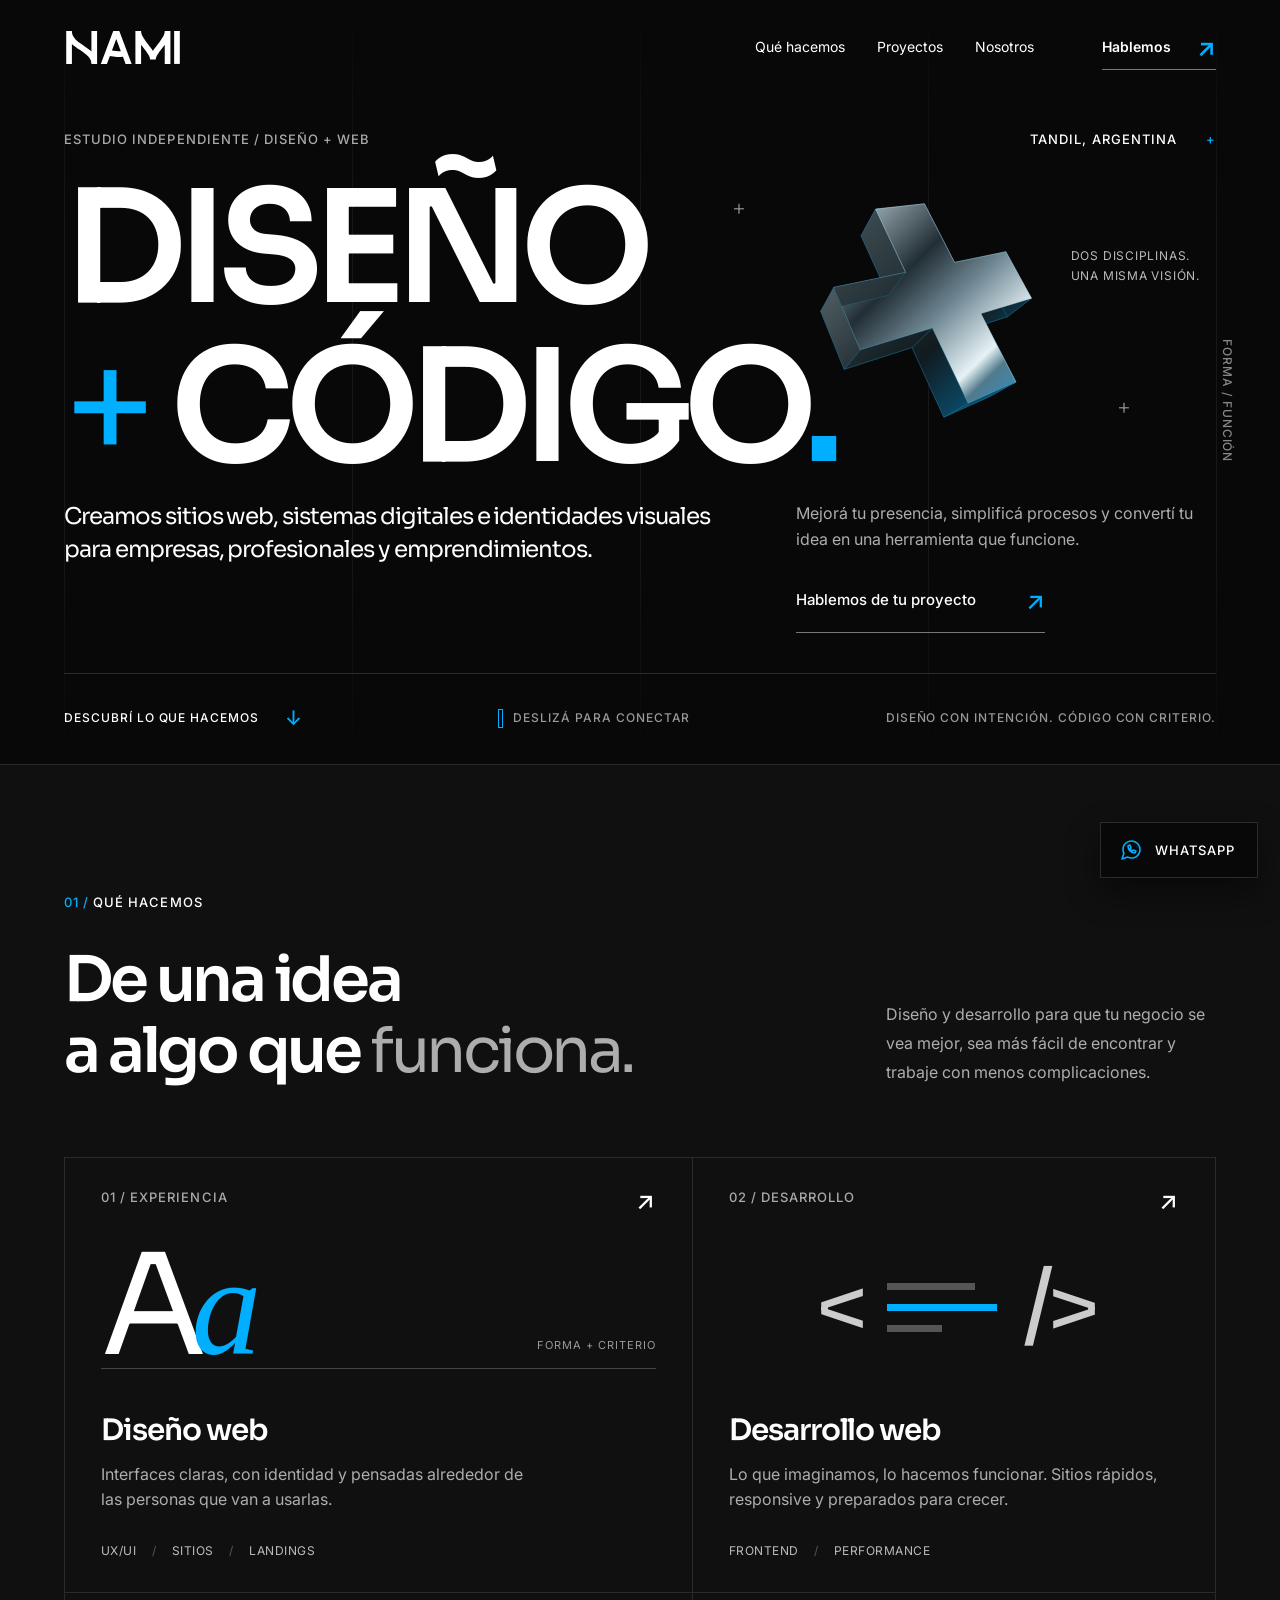
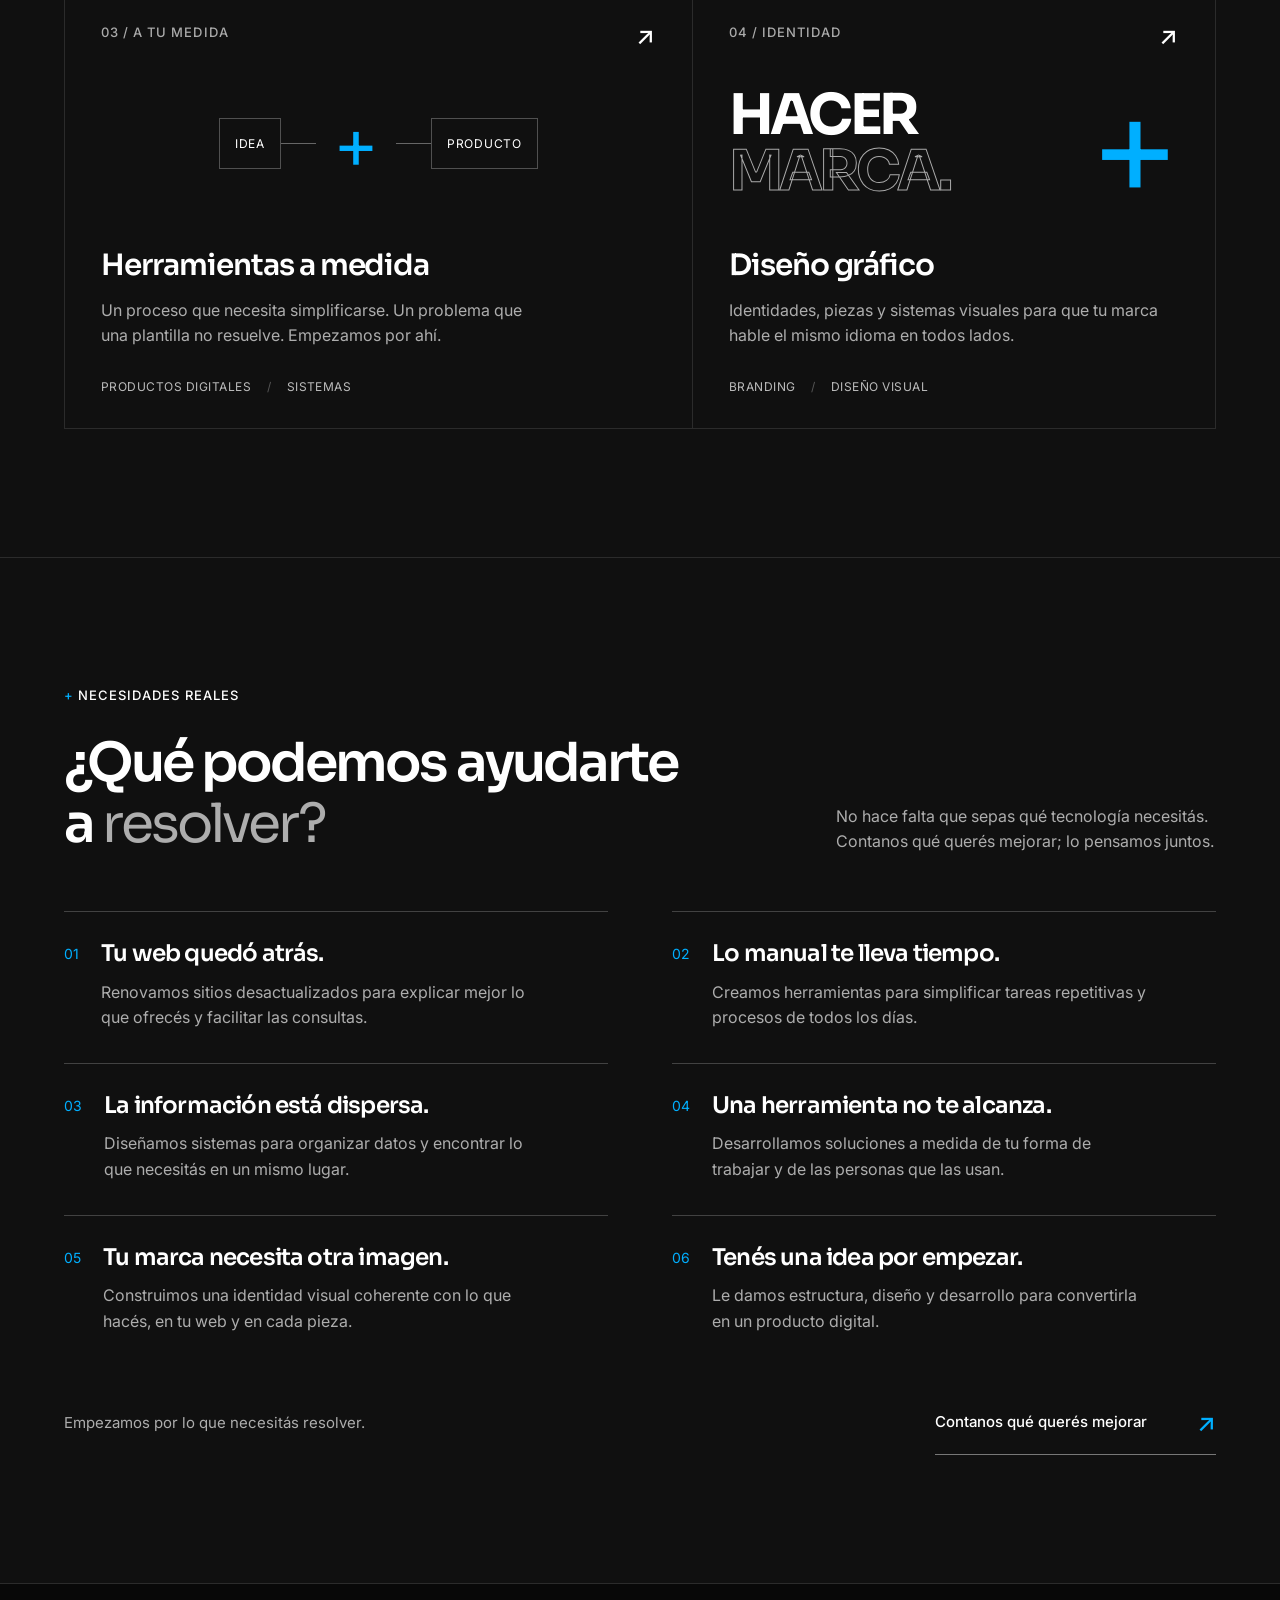
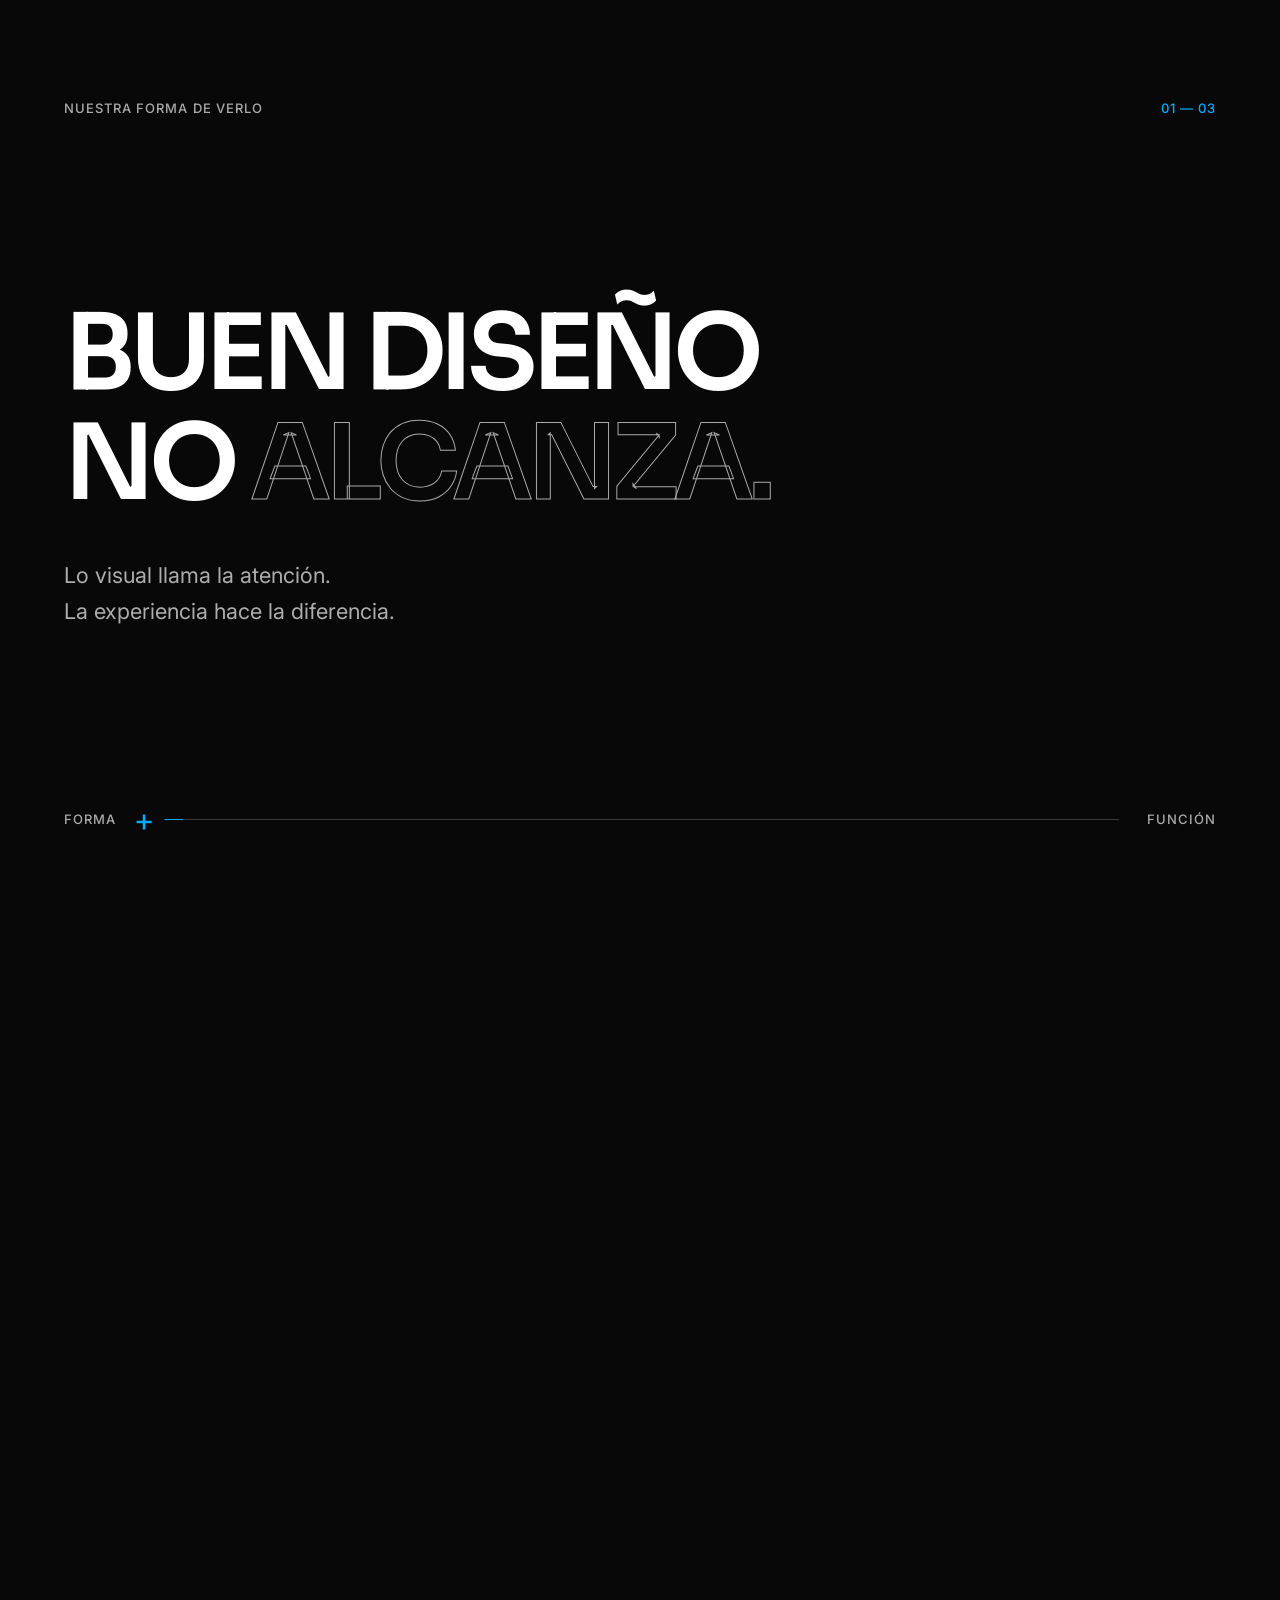
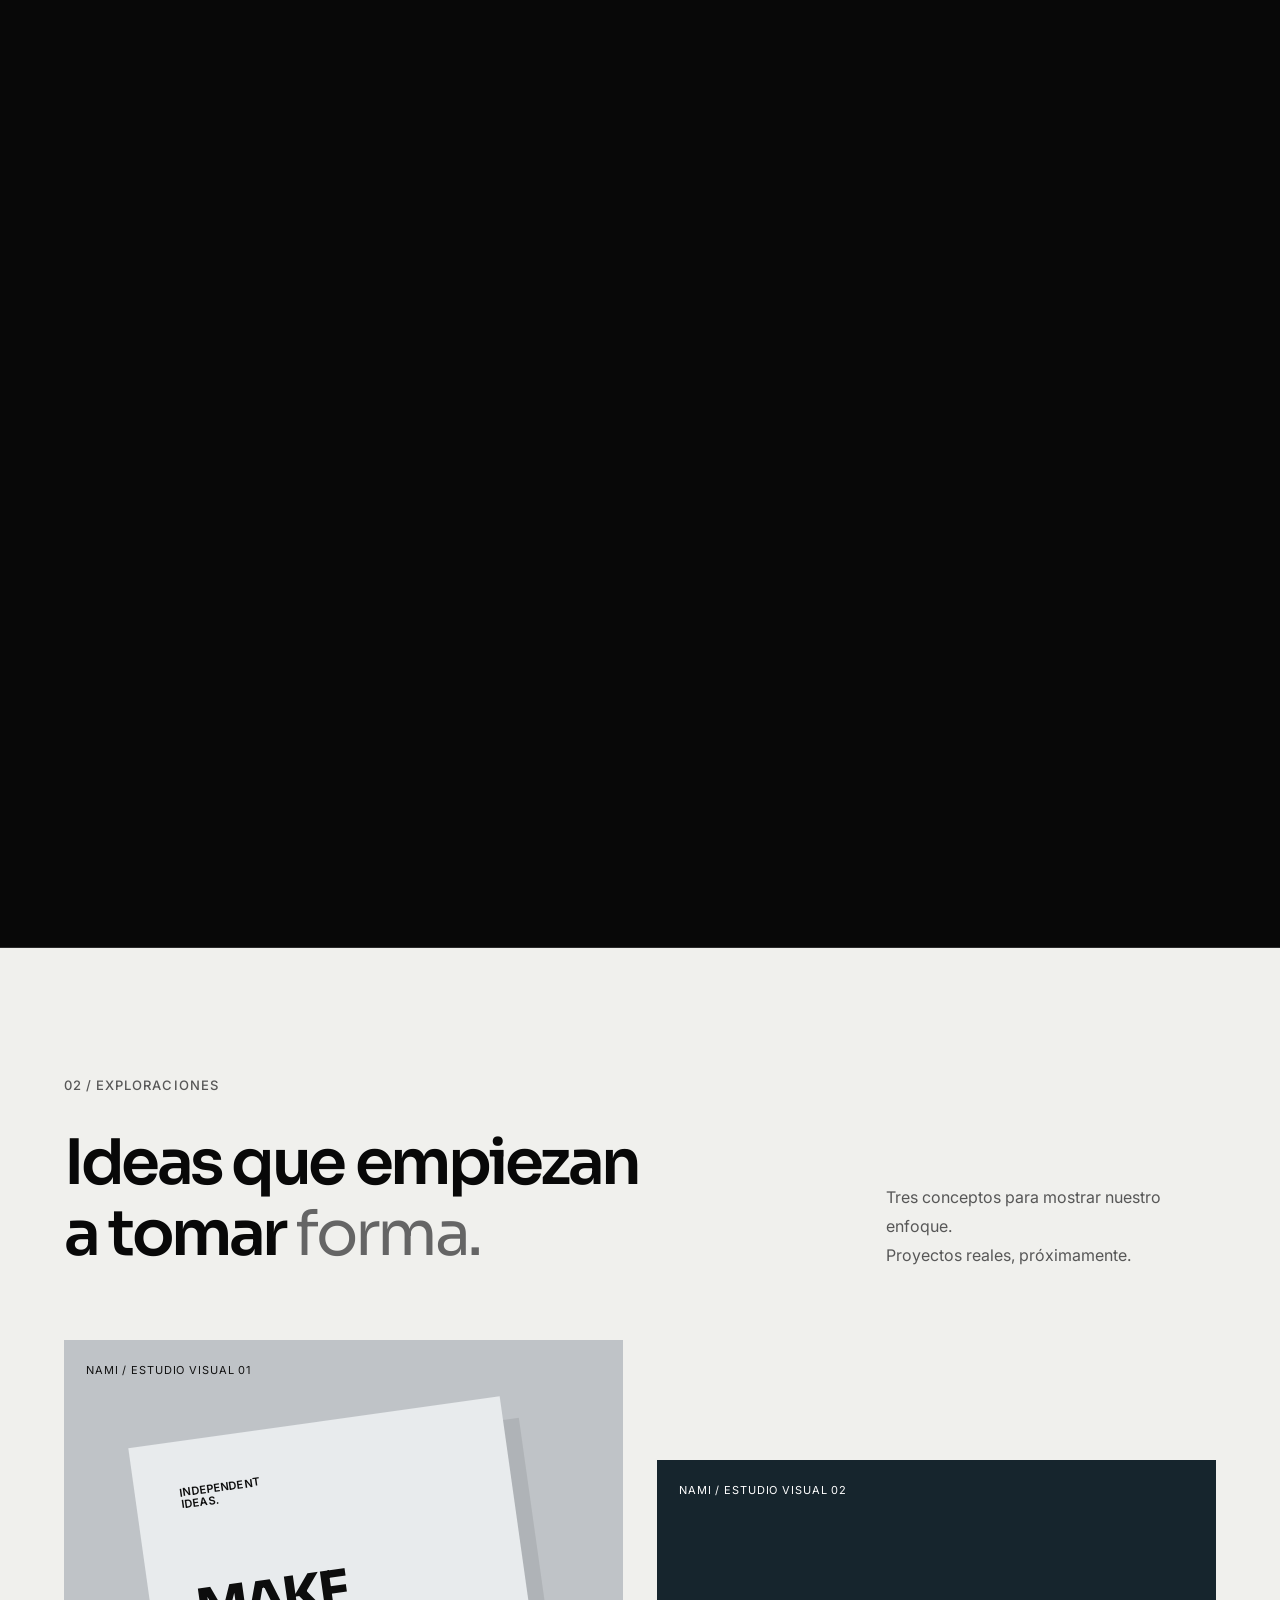
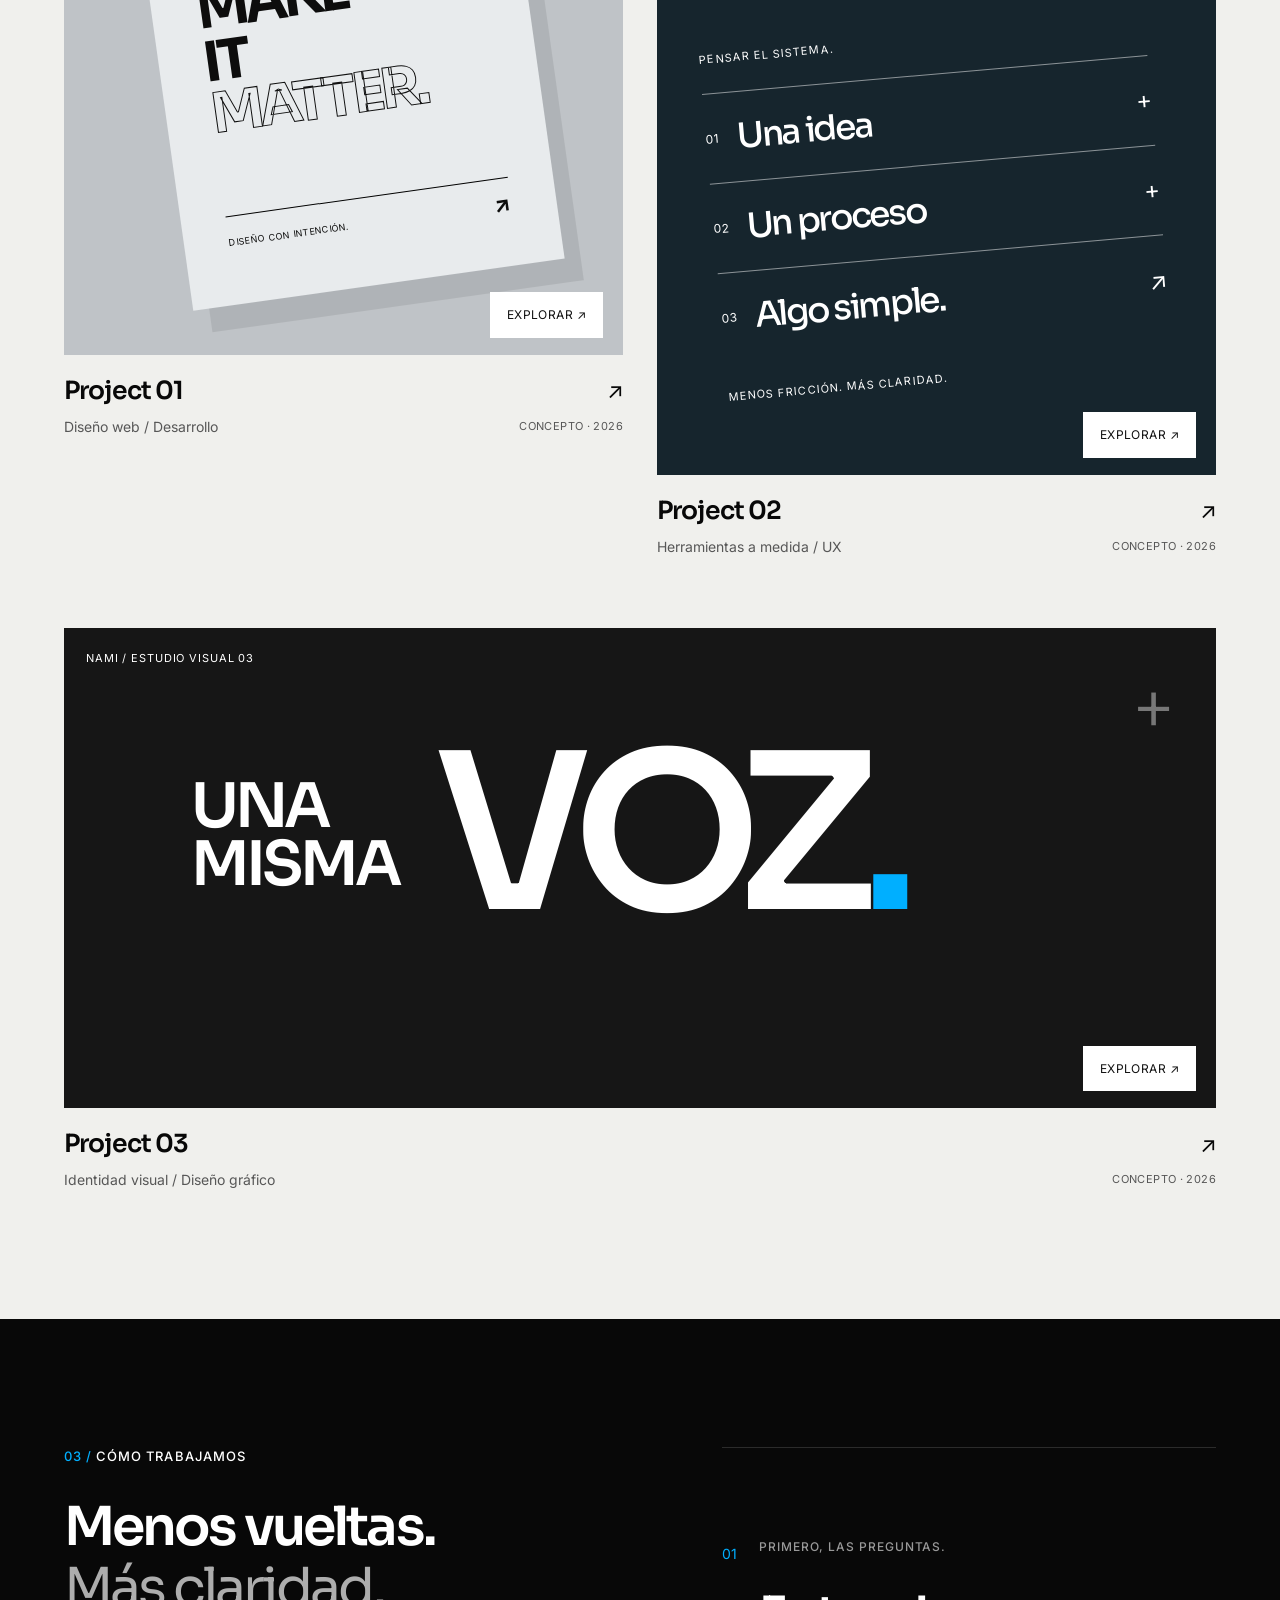
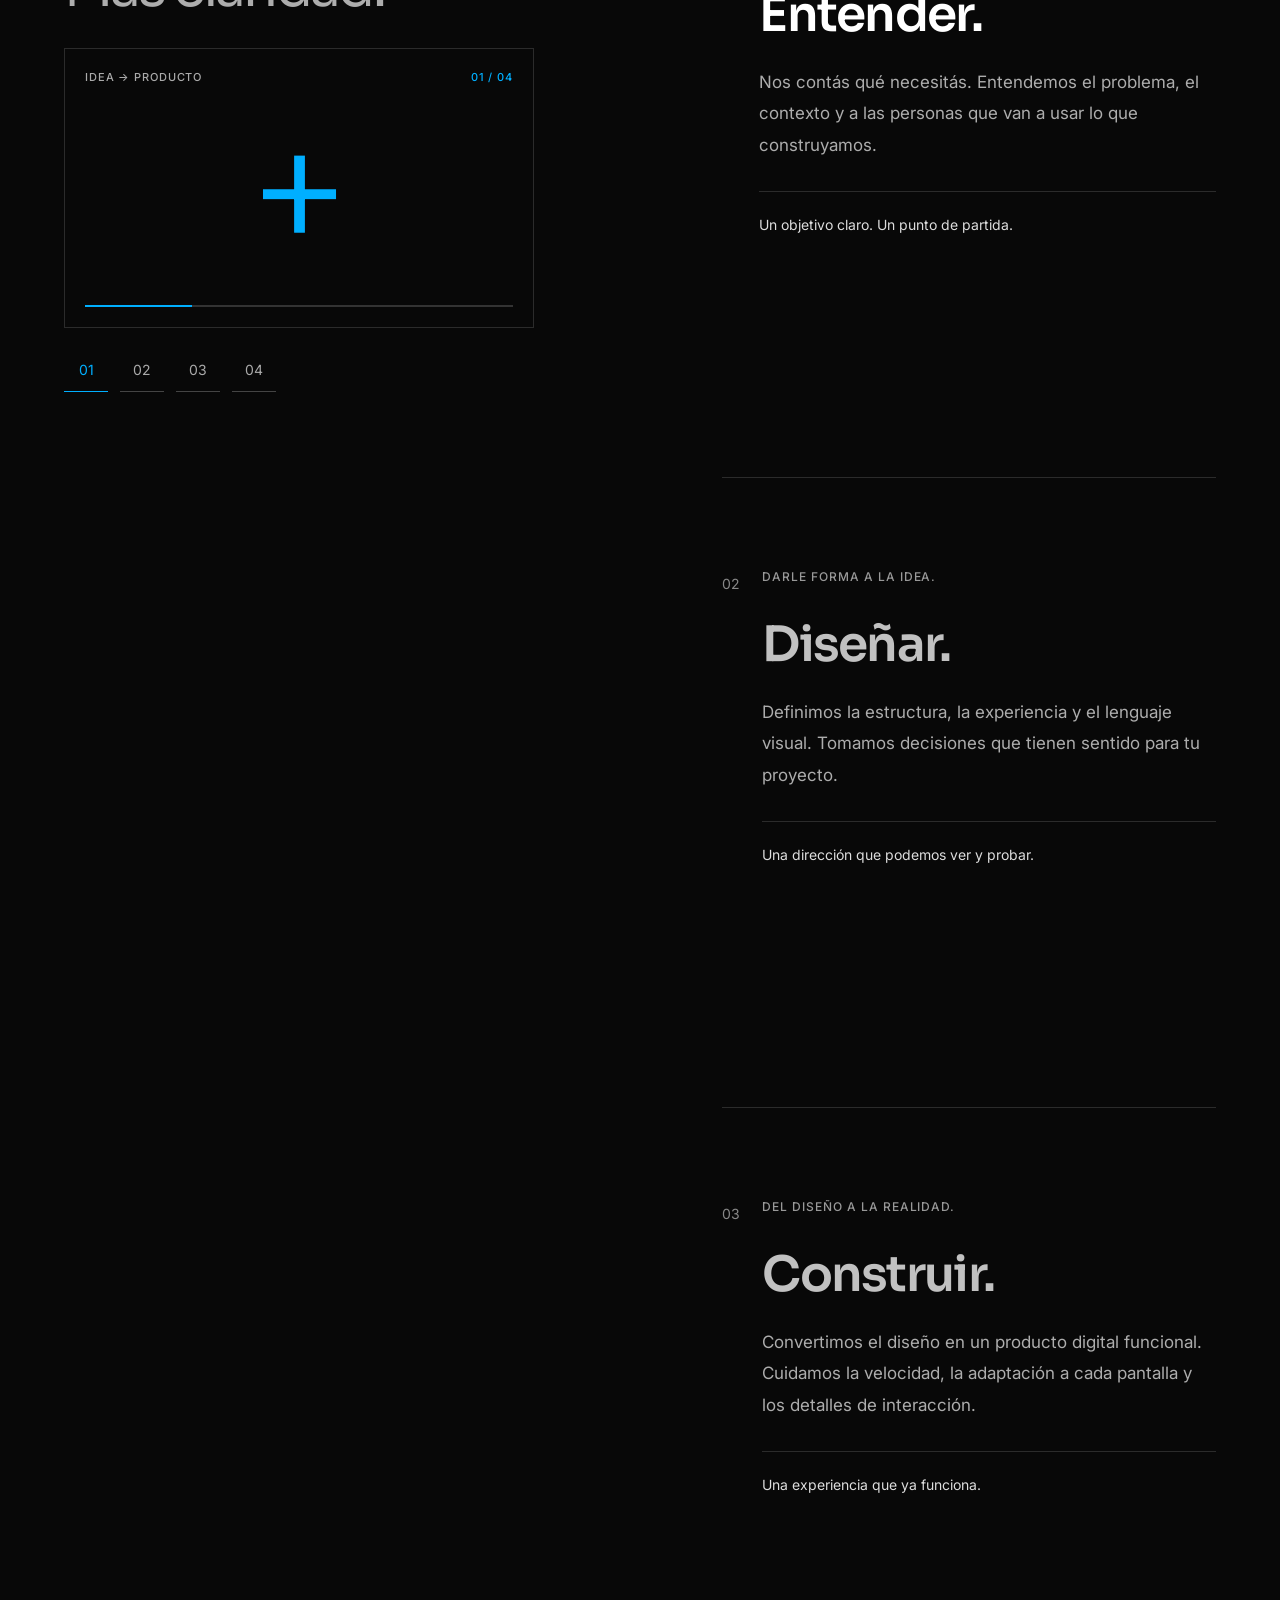
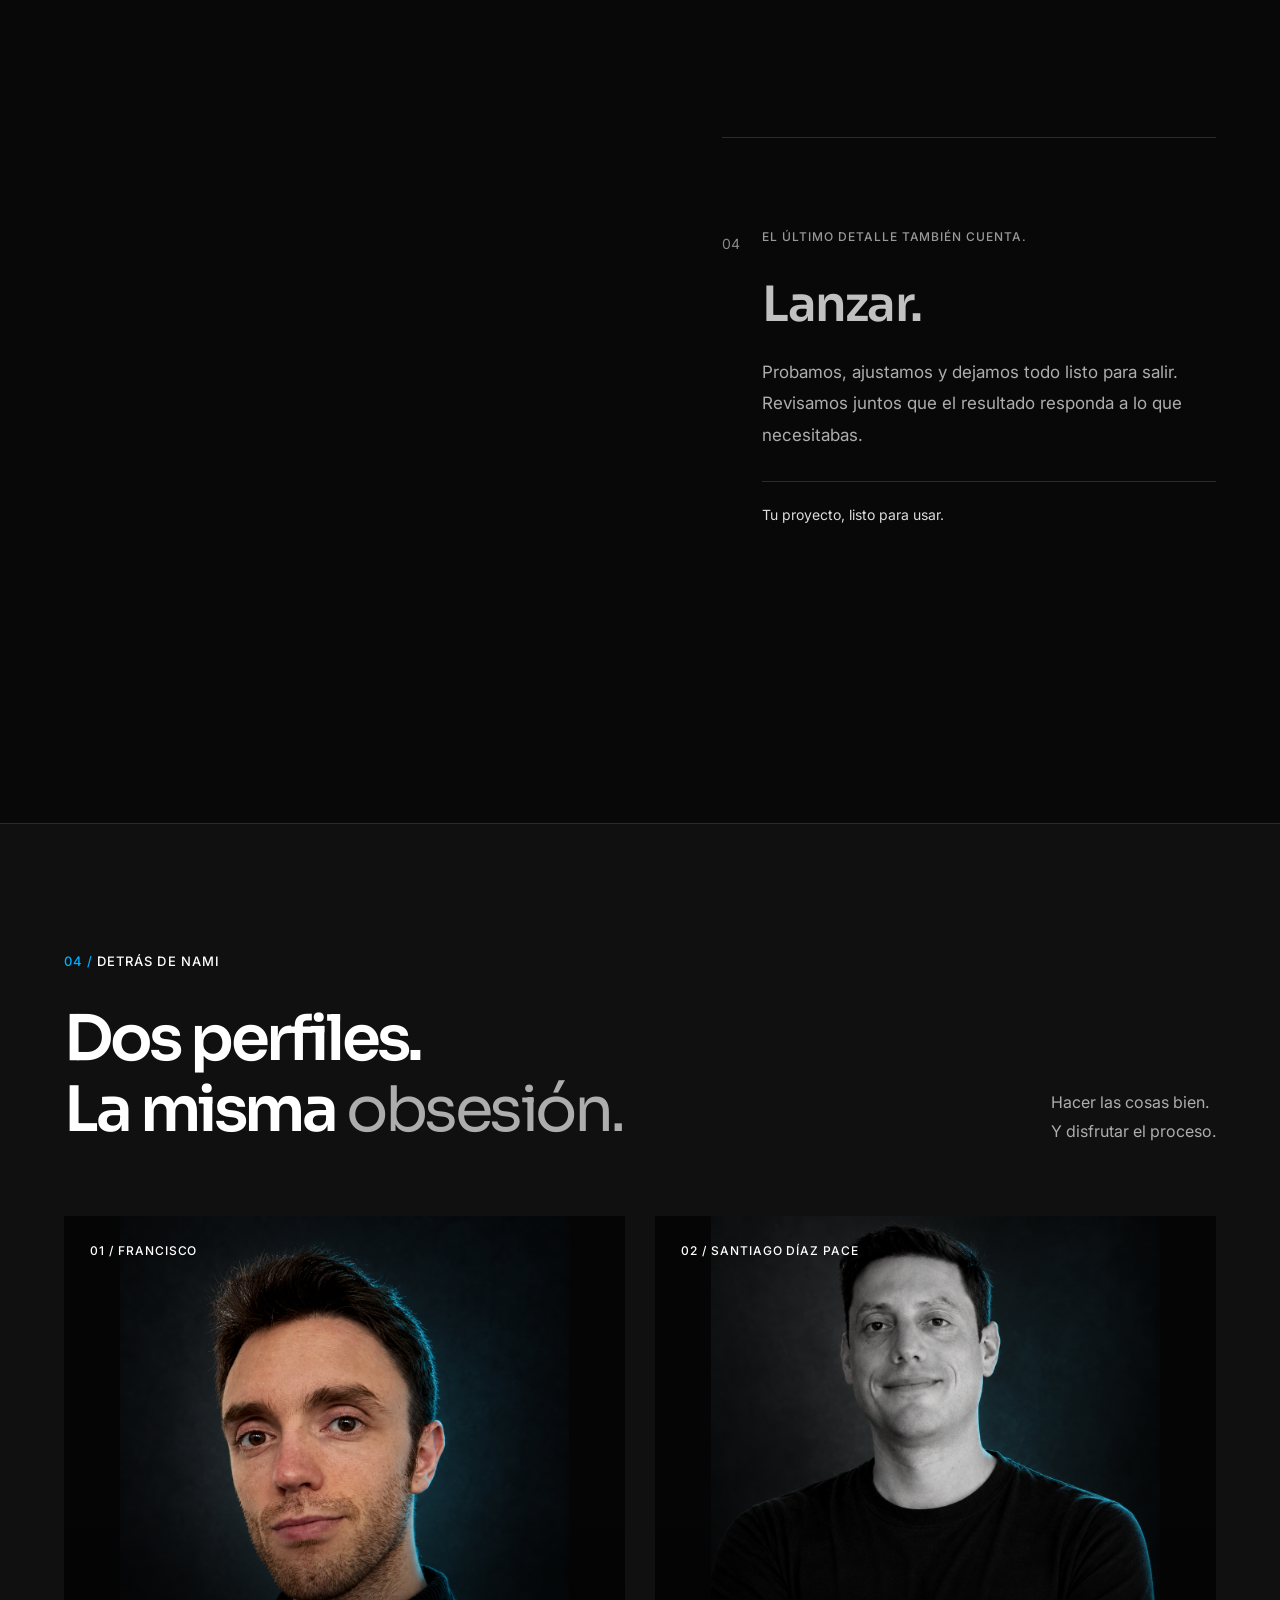
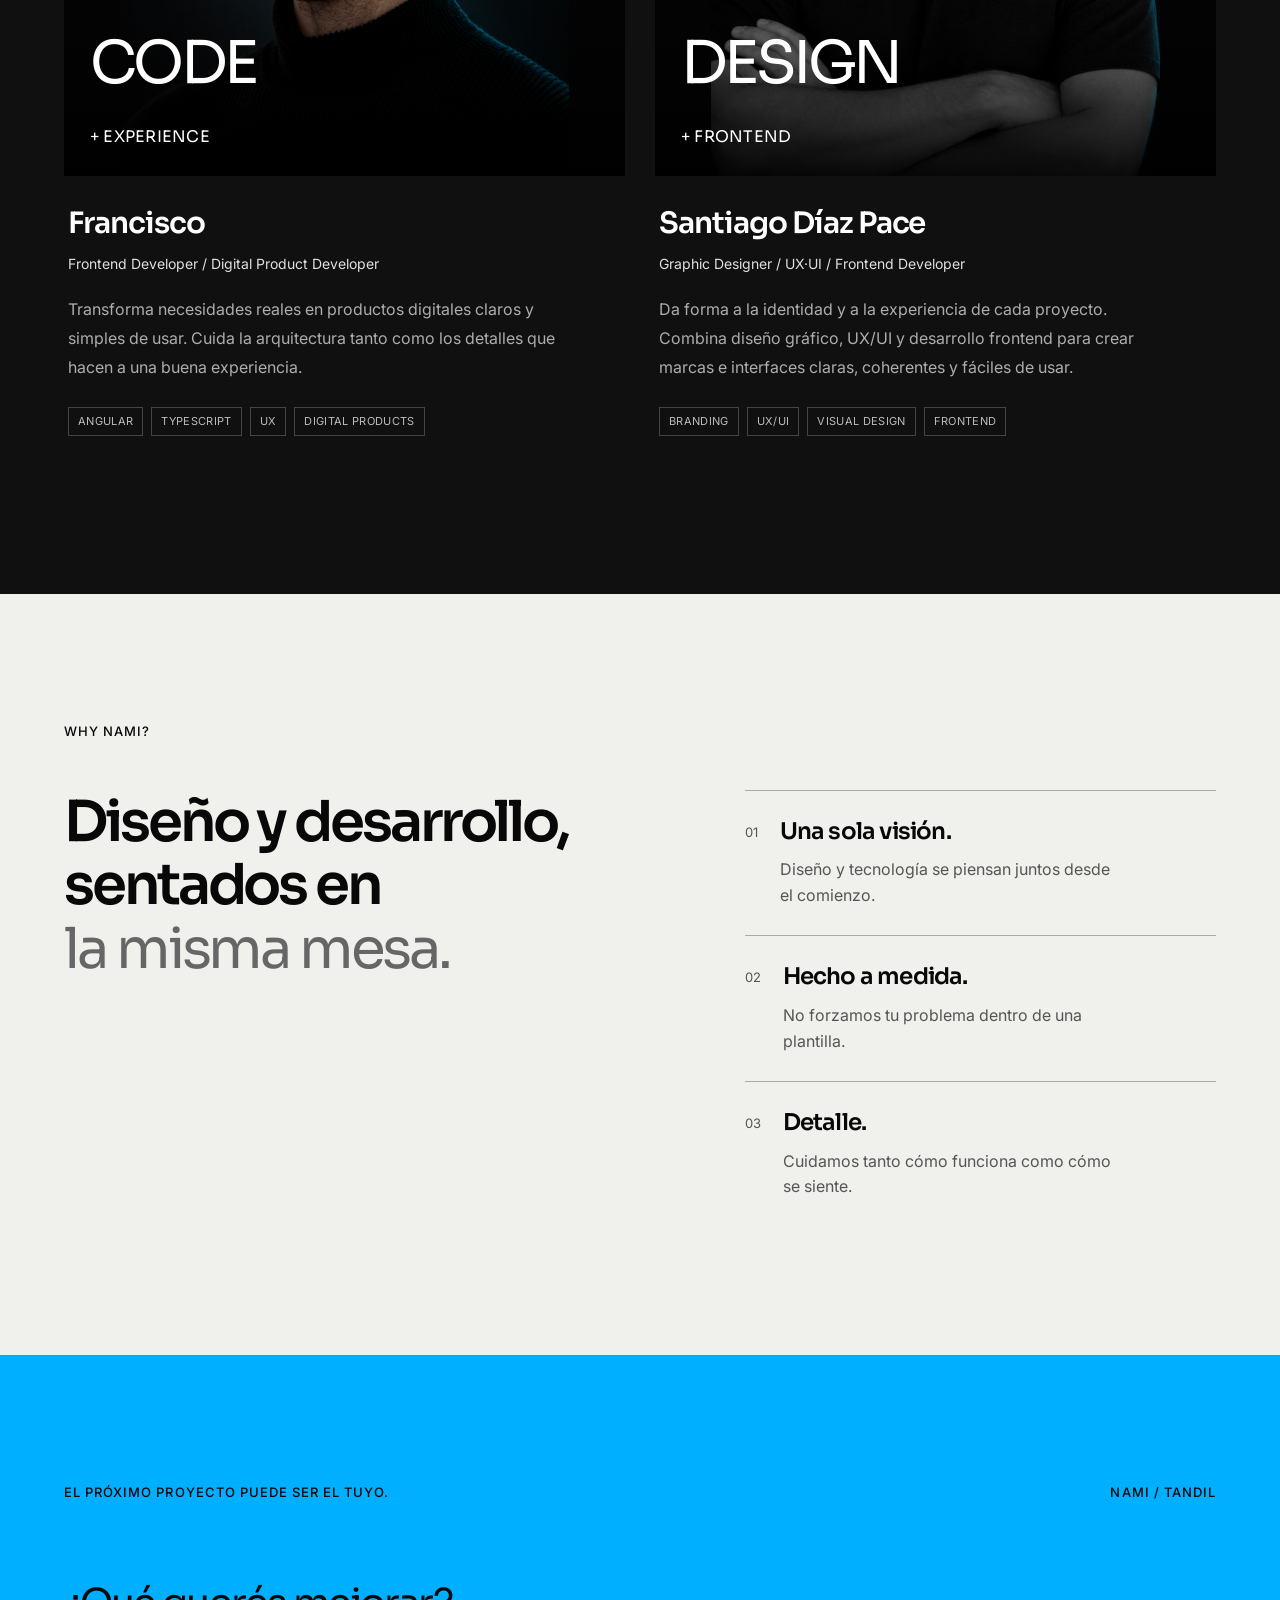
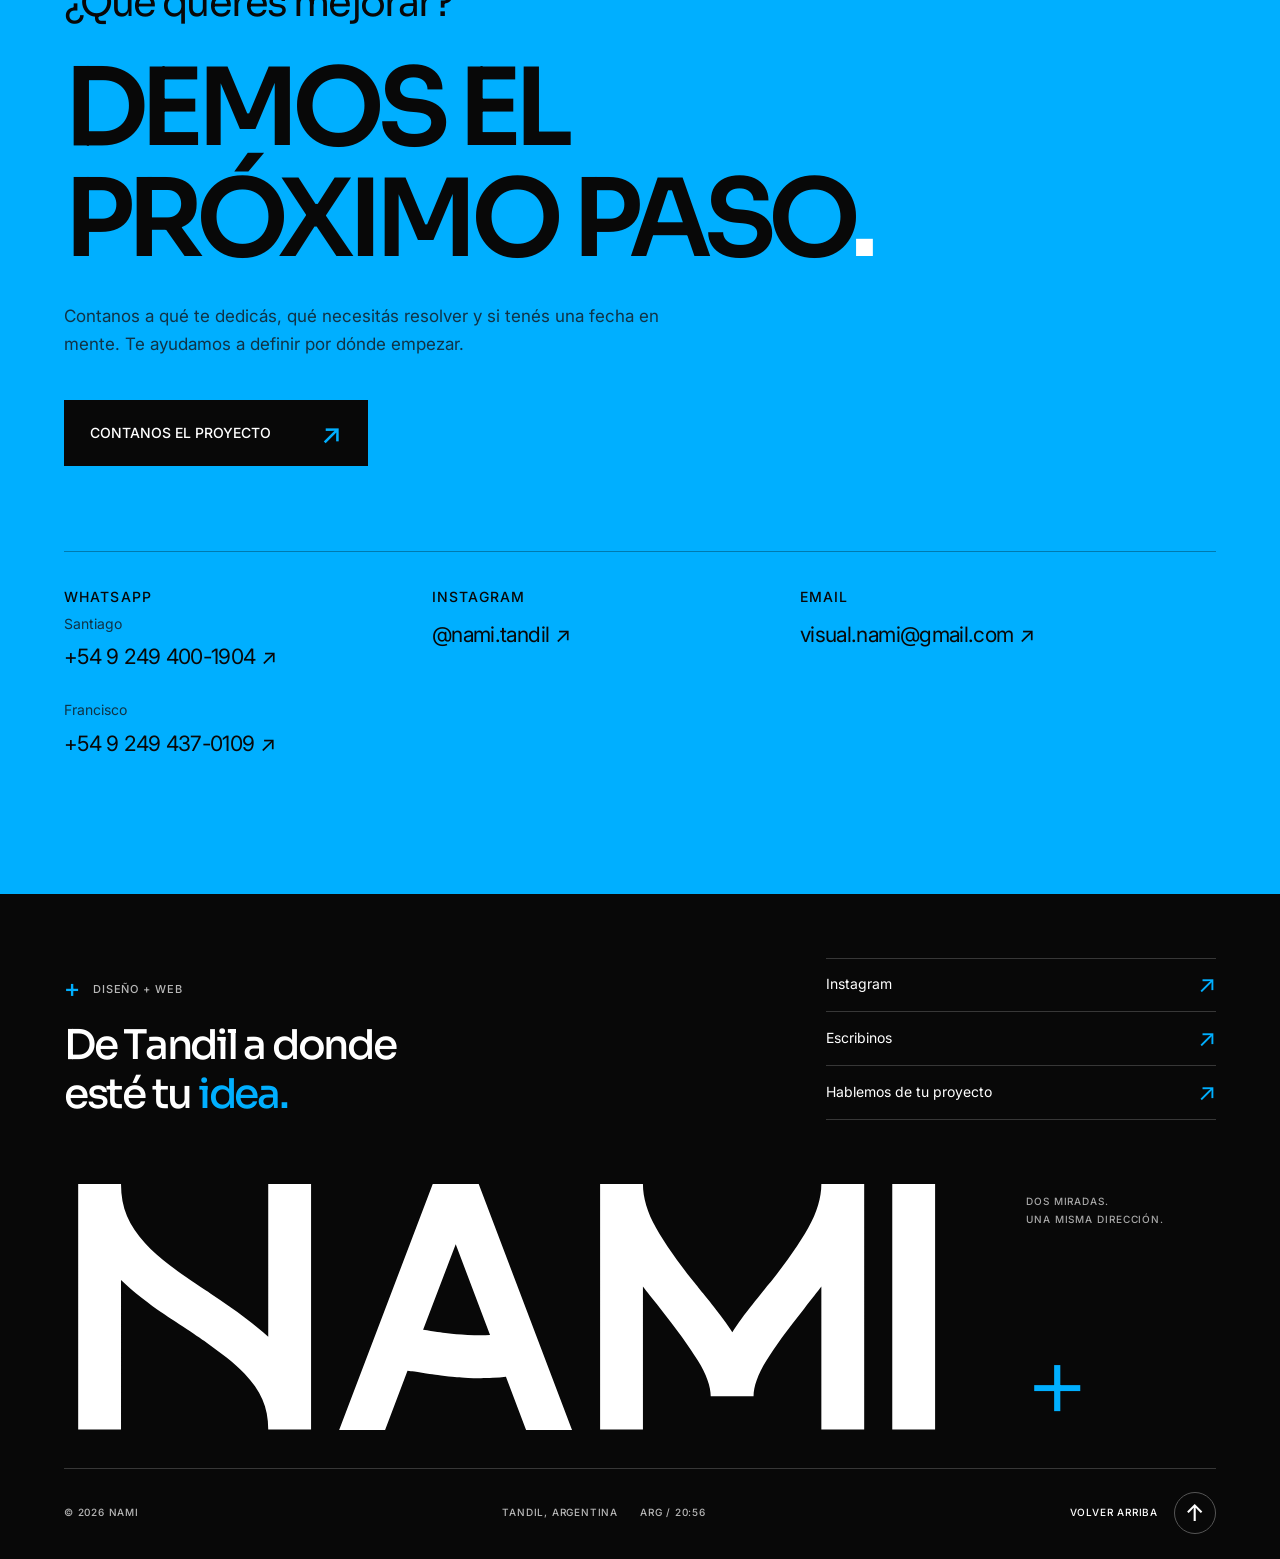
==== index.html @ 39950d8e "First commit app nami" ====
<!doctype html>
<html lang="es-AR">
  <head>
    <meta charset="utf-8" />
    <meta name="viewport" content="width=device-width,initial-scale=1" />
    <meta name="theme-color" content="#080808" />
    <title>NAMI — Diseño web, desarrollo y diseño gráfico en Tandil</title>
    <meta
      name="description"
      content="Creamos sitios web, sistemas a medida e identidades visuales para empresas, profesionales y emprendimientos. Diseño y desarrollo desde Tandil, Argentina."
    />
    <meta
      property="og:title"
      content="NAMI — Diseño web y desarrollo en Tandil"
    />
    <meta
      property="og:description"
      content="Sitios web, sistemas a medida e identidades visuales para mejorar tu presencia y simplificar procesos. Conocé nuestro estudio en Tandil."
    />
    <meta property="og:type" content="website" />
    <meta property="og:locale" content="es_AR" />
    <meta property="og:url" content="https://fran-larrosa-7id.github.io/nami/" />
    <meta property="og:site_name" content="NAMI" />
    <meta
      property="og:image"
      content="https://fran-larrosa-7id.github.io/nami/nami-preview.png"
    />
    <meta property="og:image:width" content="1851" />
    <meta property="og:image:height" content="885" />
    <meta name="twitter:card" content="summary_large_image" />
    <meta
      name="twitter:title"
      content="NAMI — Diseño web y desarrollo en Tandil"
    />
    <meta
      name="twitter:description"
      content="Sitios web, sistemas a medida e identidades visuales para mejorar tu presencia y simplificar procesos. Conocé nuestro estudio en Tandil."
    />
    <meta
      name="twitter:image"
      content="https://fran-larrosa-7id.github.io/nami/nami-preview.png"
    />
    <link rel="icon" href="assets/nami-solo-blanco.svg" type="image/svg+xml" />
    <link rel="preconnect" href="https://fonts.googleapis.com" />
    <link rel="preconnect" href="https://fonts.gstatic.com" crossorigin />
    <link
      href="https://fonts.googleapis.com/css2?family=Inter:wght@400;500;600;700&family=Sora:wght@400;500;600;700;800&display=swap"
      rel="stylesheet"
    />
    <link rel="stylesheet" href="styles.css" />
    <script src="contact-config.js" defer></script>
    <script src="app.js" defer></script>
  </head>
  <body>
    <a class="skip-link" href="#contenido">Saltar al contenido</a>
    <div class="reading-progress" aria-hidden="true"><span></span></div>
    <header class="site-header">
      <a class="brand" href="#inicio" aria-label="NAMI, ir al inicio"
        ><img
          src="assets/nami-wordmark.svg"
          alt="NAMI Diseño + Web"
          width="3120"
          height="868"
      /></a>
      <nav class="desktop-nav" aria-label="Navegación principal">
        <a href="#servicios">Qué hacemos</a><a href="#proyectos">Proyectos</a
        ><a href="#nosotros">Nosotros</a>
      </nav>
      <a class="header-contact" href="#contacto"
        >Hablemos <span aria-hidden="true">↗</span></a
      >
      <button
        class="menu-toggle"
        type="button"
        aria-controls="mobile-menu"
        aria-expanded="false"
        aria-label="Abrir menú"
      >
        <span></span><span></span>
      </button>
    </header>
    <nav
      id="mobile-menu"
      class="mobile-menu"
      aria-label="Navegación móvil"
      hidden
    >
      <a href="#servicios"><small>01</small>Qué hacemos</a
      ><a href="#proyectos"><small>02</small>Proyectos</a
      ><a href="#proceso"><small>03</small>Proceso</a
      ><a href="#nosotros"><small>04</small>Nosotros</a
      ><a href="#contacto"><small>05</small>Hablemos ↗</a>
      <p>TANDIL / ARGENTINA</p>
    </nav>
    <main id="contenido">
      <section class="hero-track" id="inicio" aria-labelledby="hero-title">
        <div class="hero-sticky">
          <div class="hero-grid" aria-hidden="true"></div>
          <div class="hero-top eyebrow">
            <span>ESTUDIO INDEPENDIENTE / DISEÑO + WEB</span
            ><span>TANDIL, ARGENTINA <span class="tiny-plus">+</span></span>
          </div>
          <div class="hero-composition">
            <h1 id="hero-title">
              <span class="hero-line">DISEÑO</span
              ><span class="hero-line second-line"
                ><span class="text-plus">+</span> CÓDIGO<span class="period"
                  >.</span
                ></span
              >
            </h1>
            <div class="hero-object" aria-hidden="true">
              <span class="object-fallback">+</span
              ><canvas id="nami-object"></canvas
              ><span class="object-caption"
                >DOS DISCIPLINAS.<br />UNA MISMA VISIÓN.</span
              ><span class="object-axis axis-a">+</span
              ><span class="object-axis axis-b">+</span>
            </div>
            <div class="hero-side-label eyebrow" aria-hidden="true">
              FORMA / FUNCIÓN
            </div>
          </div>
          <div class="hero-bottom">
            <p class="hero-statement">
              Creamos sitios web, sistemas digitales e identidades visuales para
              empresas, profesionales y emprendimientos.
            </p>
            <div class="hero-description">
              <p>
                Mejorá tu presencia, simplificá procesos y convertí tu idea en
                una herramienta que funcione.
              </p>
              <a class="text-link" href="#contacto"
                >Hablemos de tu proyecto <span aria-hidden="true">↗</span></a
              >
            </div>
          </div>
          <div class="hero-foot eyebrow">
            <a href="#servicios"
              >DESCUBRÍ LO QUE HACEMOS <span aria-hidden="true">↓</span></a
            ><span class="hero-scroll-cue" aria-hidden="true"
              ><i></i> DESLIZÁ PARA CONECTAR</span
            ><span>DISEÑO CON INTENCIÓN. CÓDIGO CON CRITERIO.</span>
          </div>
        </div>
      </section>

      <section
        class="services section-pad"
        id="servicios"
        aria-labelledby="services-title"
      >
        <div class="section-heading">
          <p class="eyebrow"><span class="cyan">01 /</span> QUÉ HACEMOS</p>
          <h2 id="services-title" data-reveal>
            De una idea<br />a algo que <em>funciona.</em>
          </h2>
          <p class="section-intro">
            Diseño y desarrollo para que tu negocio se vea mejor, sea más fácil
            de encontrar y trabaje con menos complicaciones.
          </p>
        </div>
        <div class="service-grid">
          <article class="service service-design" data-reveal>
            <div class="service-top eyebrow">
              <span>01 / EXPERIENCIA</span><span aria-hidden="true">↗</span>
            </div>
            <div class="service-graphic type-composition" aria-hidden="true">
              <span>A<span class="serif">a</span></span>
              <div class="baseline"></div>
              <small>FORMA + CRITERIO</small>
            </div>
            <h3>Diseño web</h3>
            <p>
              Interfaces claras, con identidad y pensadas alrededor de las
              personas que van a usarlas.
            </p>
            <div class="service-tags">
              UX/UI <span>/</span> SITIOS <span>/</span> LANDINGS
            </div>
          </article>
          <article class="service service-code" data-reveal>
            <div class="service-top eyebrow">
              <span>02 / DESARROLLO</span><span aria-hidden="true">↗</span>
            </div>
            <div class="service-graphic code-composition" aria-hidden="true">
              <span class="code-bracket">&lt;</span
              ><span class="code-lines"><i></i><i></i><i></i></span
              ><span class="code-bracket">/&gt;</span>
            </div>
            <h3>Desarrollo web</h3>
            <p>
              Lo que imaginamos, lo hacemos funcionar. Sitios rápidos,
              responsive y preparados para crecer.
            </p>
            <div class="service-tags">FRONTEND <span>/</span> PERFORMANCE</div>
          </article>
          <article class="service service-tools" data-reveal>
            <div class="service-top eyebrow">
              <span>03 / A TU MEDIDA</span><span aria-hidden="true">↗</span>
            </div>
            <div class="service-graphic node-composition" aria-hidden="true">
              <span>IDEA</span><i></i><b>+</b><i></i><span>PRODUCTO</span>
            </div>
            <h3>Herramientas a medida</h3>
            <p>
              Un proceso que necesita simplificarse. Un problema que una
              plantilla no resuelve. Empezamos por ahí.
            </p>
            <div class="service-tags">
              PRODUCTOS DIGITALES <span>/</span> SISTEMAS
            </div>
          </article>
          <article class="service service-graphic-design" data-reveal>
            <div class="service-top eyebrow">
              <span>04 / IDENTIDAD</span><span aria-hidden="true">↗</span>
            </div>
            <div class="service-graphic graphic-composition" aria-hidden="true">
              <span>HACER<br /><i>MARCA.</i></span
              ><b>+</b>
            </div>
            <h3>Diseño gráfico</h3>
            <p>
              Identidades, piezas y sistemas visuales para que tu marca hable el
              mismo idioma en todos lados.
            </p>
            <div class="service-tags">
              BRANDING <span>/</span> DISEÑO VISUAL
            </div>
          </article>
        </div>
      </section>

      <section
        class="solutions section-pad"
        id="soluciones"
        aria-labelledby="solutions-title"
      >
        <div class="solutions-heading">
          <p class="eyebrow"><span class="cyan">+</span> NECESIDADES REALES</p>
          <h2 id="solutions-title" data-reveal>
            ¿Qué podemos ayudarte<br />a <em>resolver?</em>
          </h2>
          <p>
            No hace falta que sepas qué tecnología necesitás. Contanos qué
            querés mejorar; lo pensamos juntos.
          </p>
        </div>
        <div class="solutions-grid">
          <article data-reveal>
            <span class="solution-number" aria-hidden="true">01</span>
            <div>
              <h3>Tu web quedó atrás.</h3>
              <p>
                Renovamos sitios desactualizados para explicar mejor lo que
                ofrecés y facilitar las consultas.
              </p>
            </div>
          </article>
          <article data-reveal>
            <span class="solution-number" aria-hidden="true">02</span>
            <div>
              <h3>Lo manual te lleva tiempo.</h3>
              <p>
                Creamos herramientas para simplificar tareas repetitivas y
                procesos de todos los días.
              </p>
            </div>
          </article>
          <article data-reveal>
            <span class="solution-number" aria-hidden="true">03</span>
            <div>
              <h3>La información está dispersa.</h3>
              <p>
                Diseñamos sistemas para organizar datos y encontrar lo que
                necesitás en un mismo lugar.
              </p>
            </div>
          </article>
          <article data-reveal>
            <span class="solution-number" aria-hidden="true">04</span>
            <div>
              <h3>Una herramienta no te alcanza.</h3>
              <p>
                Desarrollamos soluciones a medida de tu forma de trabajar y de
                las personas que las usan.
              </p>
            </div>
          </article>
          <article data-reveal>
            <span class="solution-number" aria-hidden="true">05</span>
            <div>
              <h3>Tu marca necesita otra imagen.</h3>
              <p>
                Construimos una identidad visual coherente con lo que hacés, en
                tu web y en cada pieza.
              </p>
            </div>
          </article>
          <article data-reveal>
            <span class="solution-number" aria-hidden="true">06</span>
            <div>
              <h3>Tenés una idea por empezar.</h3>
              <p>
                Le damos estructura, diseño y desarrollo para convertirla en un
                producto digital.
              </p>
            </div>
          </article>
        </div>
        <div class="solutions-bottom">
          <p>Empezamos por lo que necesitás resolver.</p>
          <a class="text-link" href="#contacto"
            >Contanos qué querés mejorar <span aria-hidden="true">↗</span></a
          >
        </div>
      </section>

      <section class="manifesto" id="vision" aria-labelledby="manifesto-title">
        <div class="manifesto-sticky">
          <div class="manifesto-meta eyebrow">
            <span>NUESTRA FORMA DE VERLO</span
            ><span aria-hidden="true" class="manifesto-counter">01 — 03</span>
          </div>
          <div class="sr-only">
            <h2 id="manifesto-title">
              Buen diseño no alcanza. Tiene que funcionar.
            </h2>
            <p>
              Y un buen sistema tampoco alcanza si nadie quiere usarlo. Por eso
              trabajamos diseño y tecnología como una sola cosa, desde el primer
              día.
            </p>
          </div>
          <div class="manifesto-scenes" aria-hidden="true">
            <div class="manifesto-scene scene-one">
              <h2>
                BUEN DISEÑO<br />NO <span class="outline-word">ALCANZA.</span>
              </h2>
              <p>
                Lo visual llama la atención.<br />La experiencia hace la
                diferencia.
              </p>
            </div>
            <div class="manifesto-scene scene-two">
              <h3>TIENE QUE<br /><span class="cyan">FUNCIONAR.</span></h3>
              <p>
                Y un buen sistema tampoco alcanza<br />si nadie quiere usarlo.
              </p>
            </div>
            <div class="manifesto-scene scene-three">
              <h3>DISEÑO <span class="cyan">+</span><br />TECNOLOGÍA.</h3>
              <p>
                Por eso los pensamos como una sola cosa.<br /><strong
                  >Desde el primer día.</strong
                >
              </p>
            </div>
          </div>
          <div class="manifesto-footer eyebrow">
            <span>FORMA</span>
            <div class="connection-line" aria-hidden="true">
              <i></i><b>+</b>
            </div>
            <span>FUNCIÓN</span>
          </div>
        </div>
      </section>

      <section
        class="work section-pad"
        id="proyectos"
        aria-labelledby="work-title"
      >
        <div class="section-heading">
          <p class="eyebrow">02 / EXPLORACIONES</p>
          <h2 id="work-title" data-reveal>
            Ideas que empiezan<br />a tomar <em>forma.</em>
          </h2>
          <p class="section-intro">
            Tres conceptos para mostrar nuestro enfoque.<br />Proyectos reales,
            próximamente.
          </p>
        </div>
        <div class="work-grid">
          <article class="project project-one" data-reveal>
            <button
              class="project-open"
              type="button"
              data-project="0"
              aria-label="Explorar Project 01, concepto de diseño web"
            >
              <span class="project-visual visual-one"
                ><span class="project-stamp">NAMI / ESTUDIO VISUAL 01</span
                ><span class="project-poster poster-one"
                  ><span class="poster-meta">INDEPENDENT<br />IDEAS.</span
                  ><span class="poster-display"
                    >MAKE<br />IT<br /><i>MATTER.</i></span
                  ><span class="poster-bottom"
                    >DISEÑO CON INTENCIÓN. <b>↗</b></span
                  ></span
                ><span class="project-action" aria-hidden="true"
                  >EXPLORAR ↗</span
                ></span
              >
            </button>
            <div class="project-info">
              <h3>Project 01 <span>↗</span></h3>
              <p>Diseño web / Desarrollo <span>CONCEPTO · 2026</span></p>
            </div>
          </article>
          <article class="project project-two" data-reveal>
            <button
              class="project-open"
              type="button"
              data-project="1"
              aria-label="Explorar Project 02, concepto de producto digital"
            >
              <span class="project-visual visual-two"
                ><span class="project-stamp">NAMI / ESTUDIO VISUAL 02</span
                ><span class="system-composition"
                  ><span class="system-label">PENSAR EL SISTEMA.</span
                  ><span class="system-row"
                    ><i>01</i><b>Una idea</b><span>+</span></span
                  ><span class="system-row"
                    ><i>02</i><b>Un proceso</b><span>+</span></span
                  ><span class="system-row"
                    ><i>03</i><b>Algo simple.</b><span>↗</span></span
                  ><span class="system-end"
                    >MENOS FRICCIÓN. MÁS CLARIDAD.</span
                  ></span
                ><span class="project-action" aria-hidden="true"
                  >EXPLORAR ↗</span
                ></span
              >
            </button>
            <div class="project-info">
              <h3>Project 02 <span>↗</span></h3>
              <p>Herramientas a medida / UX <span>CONCEPTO · 2026</span></p>
            </div>
          </article>
          <article class="project project-three" data-reveal>
            <button
              class="project-open"
              type="button"
              data-project="2"
              aria-label="Explorar Project 03, concepto de identidad visual"
            >
              <span class="project-visual visual-three"
                ><span class="project-stamp">NAMI / ESTUDIO VISUAL 03</span
                ><span class="brand-exploration"
                  ><span>UNA<br />MISMA</span
                  ><span class="brand-exploration-last"
                    >VOZ<span class="cyan">.</span></span
                  ><span class="brand-grid-plus" aria-hidden="true"
                    >+</span
                  ></span
                ><span class="project-action" aria-hidden="true"
                  >EXPLORAR ↗</span
                ></span
              >
            </button>
            <div class="project-info">
              <h3>Project 03 <span>↗</span></h3>
              <p>
                Identidad visual / Diseño gráfico <span>CONCEPTO · 2026</span>
              </p>
            </div>
          </article>
        </div>
      </section>

      <section
        class="process section-pad"
        id="proceso"
        aria-labelledby="process-title"
      >
        <div class="process-layout">
          <div class="process-fixed">
            <p class="eyebrow">
              <span class="cyan">03 /</span> CÓMO TRABAJAMOS
            </p>
            <h2 id="process-title">
              Menos vueltas.<br /><em>Más claridad.</em>
            </h2>
            <div class="process-diagram" aria-hidden="true">
              <div class="diagram-top eyebrow">
                <span>IDEA → PRODUCTO</span
                ><span class="diagram-count">01 / 04</span>
              </div>
              <div class="diagram-art">
                <div class="diagram-cross">+</div>
                <div class="diagram-wire"><i></i><i></i><i></i><i></i></div>
                <div class="diagram-code">
                  &lt;idea&gt;<br /><span>construir();</span
                  ><br />&lt;/producto&gt;
                </div>
                <div class="diagram-launch">
                  LISTO<br />PARA<br /><span>FUNCIONAR ↗</span>
                </div>
              </div>
              <div class="diagram-progress"><i></i></div>
            </div>
            <nav class="process-nav" aria-label="Pasos del proceso">
              <a
                href="#paso-1"
                aria-label="Paso 1: entender"
                aria-current="step"
                >01</a
              ><a href="#paso-2" aria-label="Paso 2: diseñar">02</a
              ><a href="#paso-3" aria-label="Paso 3: construir">03</a
              ><a href="#paso-4" aria-label="Paso 4: lanzar">04</a>
            </nav>
          </div>
          <div class="process-steps">
            <article class="process-step is-active" id="paso-1">
              <span class="step-number">01</span>
              <div>
                <p class="eyebrow">PRIMERO, LAS PREGUNTAS.</p>
                <h3>Entender.</h3>
                <p>
                  Nos contás qué necesitás. Entendemos el problema, el contexto
                  y a las personas que van a usar lo que construyamos.
                </p>
                <span class="step-deliverable"
                  >Un objetivo claro. Un punto de partida.</span
                >
              </div>
            </article>
            <article class="process-step" id="paso-2">
              <span class="step-number">02</span>
              <div>
                <p class="eyebrow">DARLE FORMA A LA IDEA.</p>
                <h3>Diseñar.</h3>
                <p>
                  Definimos la estructura, la experiencia y el lenguaje visual.
                  Tomamos decisiones que tienen sentido para tu proyecto.
                </p>
                <span class="step-deliverable"
                  >Una dirección que podemos ver y probar.</span
                >
              </div>
            </article>
            <article class="process-step" id="paso-3">
              <span class="step-number">03</span>
              <div>
                <p class="eyebrow">DEL DISEÑO A LA REALIDAD.</p>
                <h3>Construir.</h3>
                <p>
                  Convertimos el diseño en un producto digital funcional.
                  Cuidamos la velocidad, la adaptación a cada pantalla y los
                  detalles de interacción.
                </p>
                <span class="step-deliverable"
                  >Una experiencia que ya funciona.</span
                >
              </div>
            </article>
            <article class="process-step" id="paso-4">
              <span class="step-number">04</span>
              <div>
                <p class="eyebrow">EL ÚLTIMO DETALLE TAMBIÉN CUENTA.</p>
                <h3>Lanzar.</h3>
                <p>
                  Probamos, ajustamos y dejamos todo listo para salir. Revisamos
                  juntos que el resultado responda a lo que necesitabas.
                </p>
                <span class="step-deliverable"
                  >Tu proyecto, listo para usar.</span
                >
              </div>
            </article>
          </div>
        </div>
      </section>

      <section
        class="team section-pad"
        id="nosotros"
        aria-labelledby="team-title"
      >
        <div class="section-heading">
          <p class="eyebrow"><span class="cyan">04 /</span> DETRÁS DE NAMI</p>
          <h2 id="team-title" data-reveal>
            Dos perfiles.<br />La misma <em>obsesión.</em>
          </h2>
          <p class="section-intro">
            Hacer las cosas bien.<br />Y disfrutar el proceso.
          </p>
        </div>
        <div class="team-grid">
          <article class="person person-francisco">
            <div class="person-portrait">
              <img
                src="assets/francisco.png"
                alt="Francisco, con iluminación roja y azul sobre fondo oscuro"
                width="1024"
                height="1536"
                loading="lazy"
              /><span class="portrait-meta eyebrow">01 / FRANCISCO</span
              ><span class="portrait-label"
                >CODE<br /><span>+ EXPERIENCE</span></span
              >
            </div>
            <div class="person-info">
              <h3>Francisco</h3>
              <p class="person-role">
                Frontend Developer / Digital Product Developer
              </p>
              <p>
                Transforma necesidades reales en productos digitales claros y
                simples de usar. Cuida la arquitectura tanto como los detalles
                que hacen a una buena experiencia.
              </p>
              <div class="person-skills">
                <span>ANGULAR</span><span>TYPESCRIPT</span><span>UX</span
                ><span>DIGITAL PRODUCTS</span>
              </div>
            </div>
          </article>
          <article class="person person-santiago">
            <div class="person-portrait person-santiago-portrait">
              <img
                src="assets/santiago.png"
                alt="Retrato de Santiago Díaz Pace sobre fondo oscuro"
                width="1122"
                height="1402"
                loading="lazy"
              /><span class="portrait-meta eyebrow"
                >02 / SANTIAGO DÍAZ PACE</span
              ><span class="portrait-label"
                >DESIGN<br /><span>+ FRONTEND</span></span
              >
            </div>
            <div class="person-info">
              <h3>Santiago Díaz Pace</h3>
              <p class="person-role">
                Graphic Designer / UX·UI / Frontend Developer
              </p>
              <p>
                Da forma a la identidad y a la experiencia de cada proyecto.
                Combina diseño gráfico, UX/UI y desarrollo frontend para crear
                marcas e interfaces claras, coherentes y fáciles de usar.
              </p>
              <div class="person-skills">
                <span>BRANDING</span><span>UX/UI</span><span>VISUAL DESIGN</span
                ><span>FRONTEND</span>
              </div>
            </div>
          </article>
        </div>
      </section>

      <section class="why section-pad" aria-labelledby="why-title">
        <p class="eyebrow">WHY NAMI?</p>
        <div class="why-layout">
          <h2 id="why-title" data-reveal>
            Diseño y desarrollo,<br />sentados en<br /><em>la misma mesa.</em>
          </h2>
          <div class="why-reasons">
            <article data-reveal>
              <span>01</span>
              <div>
                <h3>Una sola visión.</h3>
                <p>Diseño y tecnología se piensan juntos desde el comienzo.</p>
              </div>
            </article>
            <article data-reveal>
              <span>02</span>
              <div>
                <h3>Hecho a medida.</h3>
                <p>No forzamos tu problema dentro de una plantilla.</p>
              </div>
            </article>
            <article data-reveal>
              <span>03</span>
              <div>
                <h3>Detalle.</h3>
                <p>Cuidamos tanto cómo funciona como cómo se siente.</p>
              </div>
            </article>
          </div>
        </div>
      </section>

      <section
        class="contact section-pad"
        id="contacto"
        aria-labelledby="contact-title"
      >
        <div class="contact-top eyebrow">
          <span>EL PRÓXIMO PROYECTO PUEDE SER EL TUYO.</span
          ><span>NAMI / TANDIL</span>
        </div>
        <p class="contact-question">¿Qué querés mejorar?</p>
        <h2 id="contact-title" data-reveal>
          DEMOS EL<br />PRÓXIMO PASO<span>.</span>
        </h2>
        <p class="contact-intro">
          Contanos a qué te dedicás, qué necesitás resolver y si tenés una fecha
          en mente. Te ayudamos a definir por dónde empezar.
        </p>
        <a class="contact-cta magnetic" href="mailto:visual.nami@gmail.com"
          >CONTANOS EL PROYECTO <span aria-hidden="true">↗</span></a
        >
        <div class="contact-details">
          <div class="contact-phones">
            <span class="eyebrow">WHATSAPP</span>
            <div class="phone-entry">
              <span class="phone-name">Santiago</span>
              <a
                href="https://wa.me/5492494001904"
                target="_blank"
                rel="noopener noreferrer"
                aria-label="Escribir por WhatsApp a Santiago"
                >+54 9 249 400-1904 ↗</a
              >
            </div>
            <div class="phone-entry">
              <span class="phone-name">Francisco</span>
              <a
                href="https://wa.me/5492494370109"
                target="_blank"
                rel="noopener noreferrer"
                aria-label="Escribir por WhatsApp a Francisco"
                >+54 9 249 437-0109 ↗</a
              >
            </div>
          </div>
          <div>
            <span class="eyebrow">INSTAGRAM</span
            ><a
              href="https://www.instagram.com/nami.tandil/"
              target="_blank"
              rel="noopener noreferrer"
              >@nami.tandil ↗</a
            >
          </div>
          <div>
            <span class="eyebrow">EMAIL</span
            ><a href="mailto:visual.nami@gmail.com">visual.nami@gmail.com ↗</a>
          </div>
        </div>
      </section>
    </main>
    <footer class="footer footer-v2" aria-label="NAMI, enlaces y contacto">
      <div class="closing-top">
        <div class="closing-intro">
          <p class="eyebrow closing-kicker">
            <span aria-hidden="true">+</span> DISEÑO + WEB
          </p>
          <p class="closing-message">
            De Tandil a donde<br />esté tu <em>idea.</em>
          </p>
        </div>
        <nav class="closing-links" aria-label="Contacto del estudio">
          <a
            href="https://www.instagram.com/nami.tandil/"
            target="_blank"
            rel="noopener noreferrer"
            ><span>Instagram</span><span aria-hidden="true">↗</span></a
          >
          <a href="mailto:visual.nami@gmail.com"
            ><span>Escribinos</span><span aria-hidden="true">↗</span></a
          >
          <a href="#contacto"
            ><span>Hablemos de tu proyecto</span
            ><span aria-hidden="true">↗</span></a
          >
        </nav>
      </div>
      <div class="closing-signature">
        <img
          src="assets/nami-wordmark.svg"
          alt="NAMI"
          width="3120"
          height="868"
          loading="lazy"
        />
        <div class="closing-signoff">
          <span class="eyebrow">DOS MIRADAS.<br />UNA MISMA DIRECCIÓN.</span
          ><span class="closing-plus" aria-hidden="true">+</span>
        </div>
      </div>
      <div class="closing-bottom eyebrow">
        <span>© 2026 NAMI</span>
        <span class="closing-location"
          >TANDIL, ARGENTINA <span class="local-clock">ARG / GMT−3</span></span
        >
        <a class="closing-back" href="#inicio"
          >VOLVER ARRIBA <span aria-hidden="true">↑</span></a
        >
      </div>
    </footer>
    <dialog class="project-dialog" aria-labelledby="dialog-title">
      <button class="dialog-close" type="button" aria-label="Cerrar proyecto">
        ✕
      </button>
      <p class="eyebrow cyan">EXPLORACIÓN DE NAMI / CONCEPTO</p>
      <h2 id="dialog-title">Project 01</h2>
      <p class="dialog-category"></p>
      <p class="dialog-description"></p>
      <div class="dialog-tags"></div>
      <p class="dialog-note">
        Este es un concepto visual del estudio, no un trabajo de cliente. Los
        casos reales se publicarán con su información y material
        correspondientes.
      </p>
      <a class="text-link" href="#contacto"
        >Hablemos de tu proyecto <span aria-hidden="true">↗</span></a
      >
    </dialog>
    <a
      class="whatsapp-float"
      href="https://wa.me/5492494001904"
      target="_blank"
      rel="noopener noreferrer"
      aria-label="Escribir a NAMI por WhatsApp"
    >
      <svg
        viewBox="0 0 24 24"
        width="24"
        height="24"
        fill="none"
        stroke="currentColor"
        stroke-width="1.6"
        stroke-linecap="round"
        stroke-linejoin="round"
        aria-hidden="true"
      >
        <path
          d="M21 11.5a8.4 8.4 0 0 1-.9 3.8 8.5 8.5 0 0 1-7.6 4.7 8.4 8.4 0 0 1-3.8-.9L3 21l1.9-5.7a8.4 8.4 0 0 1-.9-3.8 8.5 8.5 0 0 1 4.7-7.6 8.4 8.4 0 0 1 3.8-.9h.5a8.5 8.5 0 0 1 8 8v.5Z"
        />
        <path d="M9 8c0 4 3 7 7 7l1-2-3-1-1 1-2-2 1-1-1-3-2 1Z" />
      </svg>
      <span>WhatsApp</span>
    </a>
    <div class="cursor-hint" aria-hidden="true">↗</div>
  </body>
</html>
---- styles.css ----
/* NAMI · Sora / Inter · black / white / electric cyan */
:root {
  --ink: #080808;
  --surface: #101010;
  --line: #2b2b2b;
  --paper: #f0f0ed;
  --white: #fff;
  --cyan: #00afff;
  --muted: #adadad;
  --gutter: clamp(22px, 5vw, 80px);
  --display: "Sora", sans-serif;
  --body: "Inter", sans-serif;
  --ease: cubic-bezier(0.22, 1, 0.36, 1);
}
* {
  box-sizing: border-box;
}
html {
  scroll-behavior: smooth;
  scroll-padding-top: 100px;
}
body {
  margin: 0;
  background: var(--ink);
  color: white;
  font-family: var(--body);
  font-size: 16px;
  line-height: 1.6;
  -webkit-font-smoothing: antialiased;
}
body.menu-open {
  overflow: hidden;
}
::selection {
  background: var(--cyan);
  color: var(--ink);
}
button,
a {
  -webkit-tap-highlight-color: transparent;
}
a {
  color: inherit;
  text-decoration: none;
}
button {
  font: inherit;
  color: inherit;
  cursor: pointer;
}
button:disabled {
  cursor: default;
}
button,
input {
  border-radius: 0;
}
button {
  touch-action: manipulation;
}
img {
  display: block;
  max-width: 100%;
}
canvas {
  display: block;
}
h1,
h2,
h3,
p {
  margin: 0;
}
h1,
h2,
h3 {
  font-family: var(--display);
  font-weight: 600;
}
h2 {
  font-size: clamp(34px, 4.9vw, 74px);
  line-height: 1.13;
  letter-spacing: -0.055em;
}
h2 em {
  font-weight: 400;
  font-style: normal;
  color: var(--muted);
}
h3 {
  line-height: 1.2;
  letter-spacing: -0.035em;
}
p {
  color: var(--muted);
}
a:focus-visible,
button:focus-visible {
  outline: 3px solid var(--cyan);
  outline-offset: 6px;
}
a,
button {
  scroll-margin-block: 100px;
}
.cyan {
  color: var(--cyan);
}
.eyebrow {
  font-size: 0.8125rem;
  font-weight: 500;
  letter-spacing: 0.08em;
  line-height: 1.5;
  color: inherit;
}
.section-pad {
  padding: clamp(84px, 10vw, 150px) var(--gutter);
}
.section-heading {
  display: grid;
  grid-template-columns: 1fr 2fr;
  column-gap: 32px;
  row-gap: 32px;
  margin-bottom: 70px;
}
.section-heading > .eyebrow {
  grid-column: 1/-1;
}
.section-heading h2 {
  grid-column: 1/2;
  min-width: 0;
  white-space: nowrap;
}
.section-intro {
  grid-column: 2;
  justify-self: end;
  align-self: end;
  max-width: 330px;
  font-size: 1rem;
  line-height: 1.8;
}
.skip-link {
  position: fixed;
  top: 12px;
  left: 20px;
  z-index: 100;
  background: var(--cyan);
  color: black;
  padding: 12px 20px;
  transform: translateY(-160%);
}
.skip-link:focus {
  transform: none;
}
.reading-progress {
  height: 3px;
  position: fixed;
  inset: 0 0 auto;
  z-index: 90;
  pointer-events: none;
}
.reading-progress span {
  height: 100%;
  width: 100%;
  display: block;
  background: var(--cyan);
  transform: scaleX(0);
  transform-origin: left;
}
.site-header {
  height: 96px;
  position: fixed;
  inset: 0 0 auto;
  display: flex;
  align-items: center;
  padding: 0 var(--gutter);
  z-index: 50;
  gap: 40px;
  transition:
    height 0.35s,
    background 0.35s,
    border-color 0.35s;
  border-bottom: 1px solid transparent;
}
.site-header.is-scrolled {
  height: 76px;
  background: rgba(8, 8, 8, 0.96);
  border-color: var(--line);
}
.brand {
  width: 118px;
  display: flex;
  align-items: center;
  flex-shrink: 0;
  min-height: 44px;
}
.brand img {
  width: 118px;
  height: auto;
  max-height: 60px;
  object-fit: contain;
}
.desktop-nav {
  display: flex;
  gap: 32px;
  margin-left: auto;
}
.desktop-nav a,
.header-contact {
  font-size: 0.875rem;
  display: inline-flex;
  min-height: 44px;
  align-items: center;
  gap: 26px;
}
.desktop-nav a {
  position: relative;
}
.desktop-nav a::after {
  content: "";
  height: 1px;
  position: absolute;
  bottom: 7px;
  left: 0;
  right: 0;
  background: var(--cyan);
  transform: scaleX(0);
  transform-origin: left;
  transition: transform 0.22s var(--ease);
}
.desktop-nav a:hover::after,
.desktop-nav a[aria-current]::after {
  transform: scaleX(1);
}
.header-contact {
  border-bottom: 1px solid #777;
  margin-left: 28px;
  font-weight: 600;
  transition: border-color 0.18s var(--ease);
}
.header-contact:hover {
  border-color: var(--cyan);
}
.header-contact span {
  font-size: 25px;
  color: var(--cyan);
  transition: transform 0.18s var(--ease);
}
.header-contact:hover span {
  transform: translate(2px, -2px);
}
.menu-toggle {
  display: none;
  width: 44px;
  height: 44px;
  background: none;
  border: 0;
  padding: 12px 6px;
}
.menu-toggle span {
  display: block;
  height: 1px;
  background: white;
  margin: 6px 0;
  transition: transform 0.3s;
}
.menu-toggle[aria-expanded="true"] span:first-child {
  transform: translateY(3.5px) rotate(45deg);
}
.menu-toggle[aria-expanded="true"] span:last-child {
  transform: translateY(-3.5px) rotate(-45deg);
}
.mobile-menu {
  position: fixed;
  inset: 76px 0 0;
  background: var(--ink);
  z-index: 45;
  padding: 40px var(--gutter);
  overflow-y: auto;
}
.mobile-menu[hidden] {
  display: none;
}
.mobile-menu a {
  display: flex;
  gap: 25px;
  align-items: center;
  font-family: var(--display);
  font-size: clamp(25px, 6vw, 40px);
  padding: 16px 0;
  border-bottom: 1px solid var(--line);
}
.mobile-menu small {
  font: 14px var(--body);
  color: var(--cyan);
}
.mobile-menu p {
  font-size: 13px;
  margin-top: 36px;
}
.hero-track {
  height: 145svh;
  min-height: 1080px;
}
.hero-sticky {
  position: sticky;
  top: 0;
  min-height: 740px;
  height: 100svh;
  max-height: 1200px;
  overflow: hidden;
  display: flex;
  flex-direction: column;
  padding: 130px var(--gutter) 24px;
  background: var(--ink);
}
.hero-grid {
  position: absolute;
  inset: 0;
  opacity: 0.15;
  pointer-events: none;
  background-image: linear-gradient(to right, #777 1px, transparent 1px);
  background-size: calc((100% - var(--gutter) * 2) / 4) 100%;
  background-position: var(--gutter) 0;
  mask-image: linear-gradient(transparent, #000 30%, #000 70%, transparent);
}
.hero-top {
  display: flex;
  justify-content: space-between;
  position: relative;
  color: #aaa;
}
.hero-top > span:last-child {
  color: white;
}
.tiny-plus {
  display: inline-block;
  color: var(--cyan);
  margin-left: 25px;
}
.hero-composition {
  position: relative;
  flex: 1;
  display: flex;
  align-items: center;
  min-height: 355px;
  margin: 25px 0 15px;
}
.hero-composition h1 {
  width: 100%;
  font-size: clamp(85px, 12.2vw, 190px);
  line-height: 0.96;
  letter-spacing: -0.065em;
  font-weight: 600;
  position: relative;
  z-index: 2;
  transform-origin: left center;
  will-change: transform;
}
.hero-line {
  display: block;
}
.second-line {
  margin-top: 0.06em;
  white-space: nowrap;
}
.text-plus {
  color: var(--cyan);
  font-weight: 400;
}
.period {
  color: var(--cyan);
}
.hero-object {
  position: absolute;
  right: 7%;
  top: -1%;
  width: 35%;
  height: 86%;
  z-index: 3;
  pointer-events: none;
}
.hero-object canvas {
  width: 100%;
  height: 100%;
  position: relative;
  z-index: 2;
}
.object-fallback {
  position: absolute;
  inset: 0;
  display: grid;
  place-items: center;
  font-family: var(--display);
  font-size: clamp(180px, 24vw, 400px);
  line-height: 1;
  color: var(--cyan);
  transform: rotate(-18deg);
}
.hero-object.is-rendered .object-fallback {
  visibility: hidden;
}
.object-caption {
  position: absolute;
  right: -16%;
  top: 28%;
  font-size: 12px;
  letter-spacing: 0.065em;
  line-height: 1.65;
  color: #bbb;
  z-index: 3;
}
.object-axis {
  color: #888;
  position: absolute;
  font-size: 22px;
  font-weight: 300;
}
.axis-a {
  left: 0;
  top: 7%;
}
.axis-b {
  right: 1%;
  bottom: 5%;
}
.hero-side-label {
  position: absolute;
  right: -20px;
  bottom: 22px;
  writing-mode: vertical-rl;
  color: #888;
  font-size: 12px;
}
.hero-bottom {
  display: grid;
  grid-template-columns: 1fr 1fr;
  position: relative;
  gap: 40px;
  padding: 0 0 40px;
}
.hero-statement {
  font-size: clamp(19px, 1.8vw, 26px);
  color: white;
  letter-spacing: -0.045em;
  font-family: var(--display);
  line-height: 1.45;
}
.hero-description {
  max-width: 420px;
  margin-left: auto;
}
.hero-description p {
  font-size: 1rem;
  line-height: 1.65;
}
.text-link {
  display: inline-flex;
  align-items: center;
  justify-content: space-between;
  gap: 50px;
  padding: 12px 0;
  border-bottom: 1px solid #777;
  font-size: 0.9375rem;
  font-weight: 500;
  min-height: 46px;
  color: white;
}
.hero-description .text-link {
  margin-top: 16px;
}
.text-link span {
  font-size: 25px;
  color: var(--cyan);
  transition: transform 0.18s var(--ease);
}
.text-link:hover span {
  transform: translate(3px, -3px);
}
.hero-foot {
  position: relative;
  display: flex;
  align-items: center;
  justify-content: space-between;
  gap: 20px;
  padding-top: 22px;
  border-top: 1px solid var(--line);
  font-size: 12px;
}
.hero-foot a {
  min-height: 44px;
  display: flex;
  align-items: center;
  gap: 26px;
}
.hero-foot a span {
  color: var(--cyan);
  font-size: 20px;
}
.hero-foot > span:last-child {
  color: #999;
}
.hero-scroll-cue {
  display: flex;
  gap: 10px;
  align-items: center;
  color: #999;
}
.hero-scroll-cue i {
  width: 5px;
  height: 19px;
  border: 1px solid var(--cyan);
  display: block;
}
.services {
  background: var(--surface);
  position: relative;
  z-index: 4;
  border-top: 1px solid var(--line);
}
.service-grid {
  display: grid;
  grid-template-columns: 1.2fr 1fr;
  gap: 1px;
  background: var(--line);
  border: 1px solid var(--line);
}
.service {
  background: var(--surface);
  padding: 30px 36px 32px;
  position: relative;
  overflow: hidden;
}
.service-top {
  display: flex;
  justify-content: space-between;
  color: #aaa;
}
.service-top > span:last-child {
  font-size: 25px;
  color: white;
  line-height: 1;
}
.service-graphic {
  height: 170px;
  position: relative;
  margin-bottom: 20px;
  margin-top: 10px;
  transition: transform 0.45s var(--ease);
}
.service h3 {
  font-size: clamp(24px, 2.3vw, 34px);
  margin-bottom: 14px;
}
.service p {
  max-width: 440px;
  font-size: 1rem;
}
.service-tags {
  margin-top: 28px;
  font-size: 12px;
  color: #bbb;
  letter-spacing: 0.04em;
}
.service-tags span {
  color: #555;
  margin: 0 12px;
}
.type-composition > span {
  font-family: var(--display);
  font-size: 140px;
  line-height: 1.2;
  letter-spacing: -0.11em;
}
.type-composition .serif {
  font-family: Georgia, serif;
  font-style: italic;
  color: var(--cyan);
  padding-right: 20px;
}
.type-composition .baseline {
  height: 1px;
  position: absolute;
  left: 0;
  right: 0;
  bottom: 24px;
  background: #454545;
}
.type-composition small {
  position: absolute;
  right: 0;
  bottom: 38px;
  font-size: 11px;
  letter-spacing: 0.09em;
  color: #999;
}
.code-composition {
  display: flex;
  align-items: center;
  justify-content: center;
  gap: 25px;
}
.code-bracket {
  font-family: var(--display);
  font-size: 95px;
  font-weight: 400;
  color: #ccc;
  letter-spacing: -0.09em;
}
.code-lines {
  display: flex;
  flex-direction: column;
  gap: 14px;
  width: 110px;
}
.code-lines i {
  height: 7px;
  width: 80%;
  background: #555;
  transition: width 0.4s;
}
.code-lines i:nth-child(2) {
  width: 100%;
  background: var(--cyan);
}
.code-lines i:last-child {
  width: 50%;
}
.node-composition {
  display: flex;
  align-items: center;
  justify-content: center;
}
.node-composition span {
  font-size: 12px;
  letter-spacing: 0.06em;
  border: 1px solid #505050;
  padding: 15px;
}
.node-composition i {
  height: 1px;
  background: #666;
  width: 35px;
}
.node-composition b {
  font-size: 70px;
  font-weight: 400;
  color: var(--cyan);
  width: 80px;
  text-align: center;
  transition: transform 0.5s;
}
.graphic-composition {
  display: flex;
  align-items: center;
  justify-content: space-between;
}
.graphic-composition > span {
  font-family: var(--display);
  font-size: 56px;
  line-height: 1;
  letter-spacing: -0.065em;
  font-weight: 700;
}
.graphic-composition i {
  font-style: normal;
  -webkit-text-stroke: 1px #aaa;
  color: transparent;
}
.graphic-composition b {
  font-size: 140px;
  font-weight: 400;
  color: var(--cyan);
  line-height: 1;
}
.service:hover .type-composition > span {
  letter-spacing: -0.065em;
}
.type-composition > span {
  transition: letter-spacing 0.4s;
}
.service:hover .code-lines i:first-child {
  width: 100%;
}
.service:hover .code-lines i:last-child {
  width: 85%;
}
.service:hover .node-composition b {
  transform: rotate(90deg);
}
.service:hover .graphic-composition b {
  transform: rotate(15deg);
}
.graphic-composition b {
  transition: transform 0.45s;
}
.service:hover .service-top {
  color: var(--cyan);
}
.manifesto {
  background: var(--ink);
  border-block: 1px solid var(--line);
}
.manifesto-sticky {
  padding: 55px var(--gutter);
  display: flex;
  flex-direction: column;
  justify-content: space-between;
  min-height: 730px;
}
.manifesto-meta {
  display: flex;
  justify-content: space-between;
  color: #aaa;
}
.manifesto-counter {
  color: var(--cyan);
}
.manifesto-scenes {
  padding: 60px 0;
}
.manifesto-scene {
  padding: 36px 0;
}
.manifesto-scene h2,
.manifesto-scene h3 {
  font-size: clamp(38px, 8.2vw, 126px);
  font-family: var(--display);
  line-height: 1.05;
  letter-spacing: -0.06em;
  font-weight: 600;
}
.manifesto-scene p {
  font-size: clamp(17px, 1.7vw, 24px);
  line-height: 1.65;
  max-width: 600px;
  margin-top: 40px;
}
.manifesto-scene p strong {
  font-weight: 400;
  color: white;
}
.outline-word {
  color: transparent;
  -webkit-text-stroke: 1px #aaa;
}
.manifesto-footer {
  display: flex;
  align-items: center;
  gap: 28px;
  color: #aaa;
}
.connection-line {
  height: 1px;
  position: relative;
  background: #3b3b3b;
  flex: 1;
}
.connection-line i {
  position: absolute;
  inset: 0;
  background: var(--cyan);
  transform: scaleX(0.1);
  transform-origin: left;
}
.connection-line b {
  position: absolute;
  left: 0;
  top: 50%;
  transform: translate(-50%, -50%);
  background: var(--ink);
  color: var(--cyan);
  font-size: 32px;
  font-weight: 400;
  padding: 0 10px;
}
.motion-ready .manifesto {
  height: 285svh;
}
.motion-ready .manifesto-sticky {
  position: sticky;
  top: 0;
  height: 100svh;
  min-height: 680px;
  padding-top: 115px;
}
.motion-ready .manifesto-scenes {
  display: grid;
  flex: 1;
  align-items: center;
  padding: 40px 0;
}
.motion-ready .manifesto-scene {
  grid-area: 1/1;
  padding: 0;
  opacity: 0;
  visibility: hidden;
  will-change: transform, opacity;
}
.motion-ready .manifesto-scene:first-child {
  opacity: 1;
  visibility: visible;
}
.work {
  background: var(--paper);
  color: var(--ink);
}
.work h2 em {
  color: #656565;
}
.work p {
  color: #575757;
}
.work-grid {
  display: grid;
  grid-template-columns: 1fr 1fr;
  gap: 70px 34px;
}
.project-two {
  padding-top: 120px;
}
.project-three {
  grid-column: 1/-1;
}
.project-open {
  display: block;
  width: 100%;
  border: 0;
  background: none;
  text-align: left;
  padding: 0;
  transition: transform 0.12s var(--ease);
}
.project-open:active {
  transform: scale(0.985);
}
.project-visual {
  position: relative;
  display: block;
  overflow: hidden;
  aspect-ratio: 1/1.1;
}
.project-stamp {
  position: absolute;
  top: 22px;
  left: 22px;
  font-size: 11px;
  letter-spacing: 0.08em;
  z-index: 3;
}
.visual-one {
  background: #bfc3c7;
  color: #111;
}
.project-poster {
  position: absolute;
  background: #e8ebed;
  color: #0d0d0d;
  padding: 8%;
  width: 67%;
  height: 76%;
  top: 13%;
  left: 17%;
  transform: rotate(-8deg);
  display: flex;
  flex-direction: column;
  justify-content: space-between;
  transition: transform 0.7s var(--ease);
  box-shadow: 16px 24px 0 #08080815;
}
.poster-meta {
  font-size: 11px;
  line-height: 1.1;
  font-weight: 600;
  letter-spacing: 0.02em;
}
.poster-display {
  font-family: var(--display);
  font-size: clamp(25px, 4.3vw, 65px);
  line-height: 0.95;
  font-weight: 700;
  letter-spacing: -0.08em;
}
.poster-display i {
  font-style: normal;
  -webkit-text-stroke: 1px #111;
  color: transparent;
}
.poster-bottom {
  font-size: 9px;
  letter-spacing: 0.04em;
  border-top: 1px solid black;
  padding-top: 8px;
  display: flex;
  justify-content: space-between;
  align-items: center;
}
.poster-bottom b {
  font-size: 22px;
}
.project-action {
  position: absolute;
  right: 20px;
  bottom: 20px;
  background: white;
  color: #111;
  padding: 13px 17px;
  font-size: 12px;
  letter-spacing: 0.035em;
  transform: translateY(3px);
  transition:
    background 0.3s,
    transform 0.3s;
  z-index: 4;
}
.project-open:hover .project-action {
  transform: translateY(0);
  background: var(--cyan);
}
.project-open:hover .project-poster {
  transform: rotate(-3deg) scale(1.025);
}
.project-info {
  padding-top: 21px;
}
.project-info h3 {
  font-size: 25px;
  display: flex;
  justify-content: space-between;
  align-items: center;
}
.project-info h3 span {
  font-size: 22px;
  font-family: var(--body);
  font-weight: 400;
}
.project-info p {
  font-size: 14px;
  margin-top: 10px;
  display: flex;
  justify-content: space-between;
  gap: 15px;
}
.project-info p span {
  font-size: 11px;
  letter-spacing: 0.035em;
  align-self: center;
  white-space: nowrap;
}
.visual-two {
  background: #16252d;
  color: white;
}
.system-composition {
  display: block;
  position: absolute;
  top: 28%;
  left: 10%;
  right: 10%;
  transform: rotate(-5deg);
  transition: transform 0.6s var(--ease);
}
.system-label,
.system-end {
  font-size: 11px;
  letter-spacing: 0.1em;
  display: block;
}
.system-label {
  margin-bottom: 24px;
}
.system-row {
  display: flex;
  align-items: center;
  gap: 18px;
  border-top: 1px solid #ffffff80;
  padding: 17px 0;
}
.system-row i {
  font-style: normal;
  font-size: 12px;
}
.system-row b {
  font-size: clamp(19px, 2.7vw, 41px);
  font-family: var(--display);
  font-weight: 500;
  letter-spacing: -0.065em;
}
.system-row > span {
  font-size: 24px;
  margin-left: auto;
}
.system-end {
  margin-top: 26px;
}
.project-open:hover .system-composition {
  transform: rotate(0);
}
.visual-three {
  aspect-ratio: 2.4;
  background: #161616;
  color: white;
}
.brand-exploration {
  padding: 9% 11%;
  display: flex;
  align-items: center;
  gap: 4%;
  font-family: var(--display);
  font-size: clamp(30px, 4.8vw, 75px);
  font-weight: 600;
  line-height: 0.95;
  letter-spacing: -0.06em;
}
.brand-exploration-last {
  font-size: clamp(100px, 17vw, 265px);
  letter-spacing: -0.085em;
}
.brand-grid-plus {
  position: absolute;
  right: 4%;
  top: 10%;
  font-size: 70px;
  color: #777;
  font-weight: 300;
  transition: transform 0.6s;
}
.project-open:hover .brand-grid-plus {
  transform: rotate(90deg);
}
.process {
  border-bottom: 1px solid var(--line);
}
.process-layout {
  display: grid;
  grid-template-columns: 1.1fr 1fr;
  gap: 10%;
}
.process-fixed {
  position: sticky;
  top: 115px;
  align-self: start;
}
.process-fixed h2 {
  font-size: clamp(32px, 4.2vw, 62px);
  margin: 30px 0;
}
.process-diagram {
  border: 1px solid var(--line);
  max-width: 470px;
  height: 280px;
  padding: 20px;
  display: flex;
  flex-direction: column;
  position: relative;
  overflow: hidden;
}
.diagram-top {
  display: flex;
  justify-content: space-between;
  font-size: 11px;
  color: #aaa;
}
.diagram-count {
  color: var(--cyan);
}
.diagram-art {
  flex: 1;
  position: relative;
  display: grid;
  place-items: center;
}
.diagram-cross {
  font-size: 165px;
  line-height: 1;
  font-family: var(--display);
  font-weight: 300;
  color: var(--cyan);
  transition:
    transform 0.65s var(--ease),
    opacity 0.45s;
}
.diagram-wire {
  position: absolute;
  inset: 26px 30px;
  display: grid;
  grid-template-columns: 1fr 1fr;
  gap: 9px;
  opacity: 0;
  transform: scale(0.75);
  transition:
    transform 0.55s var(--ease),
    opacity 0.3s;
}
.diagram-wire i {
  border: 1px solid var(--cyan);
}
.diagram-wire i:first-child {
  grid-column: 1/-1;
}
.diagram-wire i:last-child {
  grid-column: 1/-1;
  height: 12px;
}
.diagram-code {
  position: absolute;
  font-family: monospace;
  font-size: clamp(17px, 1.8vw, 25px);
  line-height: 1.6;
  opacity: 0;
  transform: translateY(20px);
  transition:
    opacity 0.4s,
    transform 0.5s;
}
.diagram-code span {
  color: var(--cyan);
  padding-left: 20px;
}
.diagram-launch {
  position: absolute;
  font-family: var(--display);
  font-weight: 600;
  font-size: clamp(27px, 2.8vw, 43px);
  line-height: 1.05;
  letter-spacing: -0.055em;
  opacity: 0;
  transform: translateY(20px);
  transition:
    opacity 0.4s,
    transform 0.5s;
}
.diagram-launch span {
  color: var(--cyan);
  font-size: 0.72em;
}
.diagram-progress {
  height: 2px;
  background: #333;
  width: 100%;
}
.diagram-progress i {
  display: block;
  background: var(--cyan);
  width: 25%;
  height: 100%;
  transition: width 0.4s;
}
.process-diagram[data-step="1"] .diagram-cross {
  opacity: 0;
  transform: scale(0.65) rotate(45deg);
}
.process-diagram[data-step="1"] .diagram-wire {
  opacity: 1;
  transform: scale(1);
}
.process-diagram[data-step="2"] .diagram-cross,
.process-diagram[data-step="3"] .diagram-cross {
  opacity: 0;
  transform: scale(0.5);
}
.process-diagram[data-step="2"] .diagram-code,
.process-diagram[data-step="3"] .diagram-launch {
  opacity: 1;
  transform: none;
}
.process-nav {
  display: flex;
  gap: 12px;
  margin-top: 20px;
}
.process-nav a {
  display: grid;
  place-items: center;
  width: 44px;
  height: 44px;
  border-bottom: 1px solid #444;
  font-size: 14px;
  color: #aaa;
  transition:
    color 0.3s,
    border-color 0.3s;
}
.process-nav a[aria-current] {
  color: var(--cyan);
  border-color: var(--cyan);
}
.process-step {
  min-height: 70svh;
  display: flex;
  align-items: flex-start;
  gap: 22px;
  position: relative;
  padding: 90px 0 100px;
  border-top: 1px solid var(--line);
  scroll-margin-top: 140px;
}
.step-number {
  font-size: 14px;
  color: #888;
  margin-top: 5px;
}
.process-step .eyebrow {
  font-size: 12px;
  color: #999;
  margin-bottom: 30px;
}
.process-step h3 {
  font-size: clamp(32px, 3.8vw, 58px);
  margin-bottom: 22px;
  color: #c1c1c1;
  transition: color 0.4s;
}
.process-step p:not(.eyebrow) {
  font-size: 17px;
  line-height: 1.85;
}
.step-deliverable {
  font-size: 14px;
  color: #ddd;
  display: block;
  margin-top: 30px;
  padding-top: 22px;
  border-top: 1px solid var(--line);
}
.process-step.is-active .step-number {
  color: var(--cyan);
}
.process-step.is-active h3 {
  color: white;
}
.process-step:last-child {
  min-height: 62svh;
}
.team {
  background: var(--surface);
}
.team-grid {
  display: grid;
  grid-template-columns: 1fr 1fr;
  gap: 30px;
  transition: grid-template-columns 0.65s var(--ease);
}
.person {
  min-width: 0;
}
.person-portrait {
  position: relative;
  height: 560px;
  overflow: hidden;
  background: #050505;
}
.person-portrait img {
  width: 100%;
  height: 100%;
  object-fit: contain;
  object-position: center 40%;
  transition: transform 0.8s var(--ease);
}
.person-portrait::after {
  content: "";
  position: absolute;
  inset: 50% 0 0;
  background: linear-gradient(transparent, #000e);
  pointer-events: none;
}
.portrait-meta {
  position: absolute;
  top: 26px;
  left: 26px;
  font-size: 12px;
  z-index: 2;
}
.portrait-label {
  position: absolute;
  bottom: 24px;
  left: 26px;
  z-index: 2;
  font-family: var(--display);
  font-size: clamp(34px, 4.6vw, 64px);
  line-height: 1;
  letter-spacing: -0.06em;
}
.portrait-label > span {
  font-size: 16px;
  letter-spacing: 0.015em;
}
.person-info {
  padding: 30px 4px;
}
.person-info h3 {
  font-size: clamp(24px, 2.3vw, 34px);
}
.person-role {
  font-size: 14px;
  color: #e0e0e0;
  margin: 12px 0 20px;
}
.person-info > p:not(.person-role) {
  font-size: 16px;
  max-width: 510px;
  line-height: 1.8;
}
.person-skills {
  display: flex;
  flex-wrap: wrap;
  gap: 8px;
  margin-top: 25px;
}
.person-skills span {
  font-size: 11px;
  letter-spacing: 0.03em;
  border: 1px solid #444;
  padding: 5px 9px;
  color: #bbb;
}
.santiago-placeholder {
  background-color: #171717;
  background-image:
    linear-gradient(#303030 1px, transparent 1px),
    linear-gradient(90deg, #303030 1px, transparent 1px);
  background-size: 70px 70px;
}
.sdp {
  position: absolute;
  top: 100px;
  left: 6%;
  right: 6%;
  font-family: var(--display);
  font-weight: 600;
  font-size: clamp(100px, 13vw, 200px);
  line-height: 1;
  letter-spacing: -0.11em;
  color: white;
  transform: rotate(-10deg);
}
.sdp > span:first-child {
  color: transparent;
  -webkit-text-stroke: 1px var(--cyan);
}
.sdp-plus {
  position: absolute;
  right: 5px;
  top: 140px;
  font-size: 130px;
  font-weight: 300;
  color: var(--cyan);
}
.portrait-pending {
  position: absolute;
  left: 26px;
  top: 68px;
  color: #aaa;
  font-size: 12px;
}
.why {
  background: var(--paper);
  color: var(--ink);
}
.why-layout {
  display: grid;
  grid-template-columns: 1.2fr 1fr;
  gap: 10%;
  margin-top: 48px;
}
.why-layout h2 {
  font-size: clamp(30px, 4.4vw, 66px);
}
.why h2 em {
  color: #666;
}
.why-reasons article {
  display: flex;
  gap: 22px;
  padding: 27px 0;
  border-top: 1px solid #aaa;
}
.why-reasons article > span {
  font-size: 13px;
  color: #555;
  padding-top: 4px;
}
.why-reasons h3 {
  font-size: 23px;
  margin-bottom: 12px;
}
.why-reasons p {
  color: #555;
  font-size: 16px;
  max-width: 330px;
}
.contact {
  background: var(--cyan);
  color: var(--ink);
}
.contact-top {
  display: flex;
  justify-content: space-between;
  gap: 30px;
}
.contact-question {
  font-family: var(--display);
  color: var(--ink);
  font-size: clamp(20px, 3vw, 40px);
  margin-top: 70px;
  letter-spacing: -0.05em;
}
.contact h2 {
  font-size: clamp(44px, 8.4vw, 130px);
  font-weight: 600;
  line-height: 1.03;
  letter-spacing: -0.07em;
  margin-top: 20px;
}
.contact h2 > span {
  color: white;
}
.contact-cta {
  display: inline-flex;
  align-items: center;
  justify-content: space-between;
  gap: 50px;
  background: var(--ink);
  color: white;
  padding: 19px 26px;
  font-size: 14px;
  font-weight: 500;
  margin-top: 42px;
  min-height: 64px;
  transition:
    background 0.22s var(--ease),
    color 0.22s var(--ease),
    transform 0.14s var(--ease);
}
.contact-cta > span {
  font-size: 28px;
  line-height: 1;
  color: var(--cyan);
  transition: color 0.22s var(--ease);
}
.contact-cta:hover {
  background: white;
  color: black;
}
.contact-cta:hover > span {
  color: black;
}
.contact-cta:active {
  transform: scale(0.98);
}
.magnetic {
  transition: transform 0.15s var(--ease);
}
.contact-details {
  display: grid;
  grid-template-columns: 1fr 1fr 1.25fr;
  border-top: 1px solid #007aaf;
  margin-top: 85px;
  padding-top: 34px;
  gap: 35px;
}
.contact-details > div {
  display: flex;
  flex-direction: column;
  align-items: flex-start;
  min-width: 0;
}
.contact-details .eyebrow {
  font-size: 12px;
  margin-bottom: 6px;
}
.contact-details a,
.copy-phone {
  font-size: clamp(16px, 1.65vw, 24px);
  letter-spacing: -0.03em;
  min-height: 44px;
  display: flex;
  align-items: center;
  overflow-wrap: anywhere;
}
.copy-phone {
  border: 0;
  background: none;
  padding: 0;
  gap: 18px;
}
.copy-phone > span {
  font-size: 21px;
}
.copy-feedback {
  font-size: 12px;
  min-height: 20px;
  color: #123d50;
}
.contact a:focus-visible,
.contact button:focus-visible {
  outline-color: black;
}
.contact-details a:hover {
  text-decoration: underline;
  text-underline-offset: 5px;
}
.project-dialog {
  background: #111;
  color: white;
  border: 1px solid #444;
  width: min(720px, calc(100% - 32px));
  padding: clamp(28px, 5vw, 65px);
  max-height: 85svh;
  overflow-y: auto;
}
.project-dialog::backdrop {
  background: #000c;
  backdrop-filter: blur(5px);
}
.dialog-close {
  position: absolute;
  top: 15px;
  right: 15px;
  border: 1px solid #555;
  background: none;
  width: 44px;
  height: 44px;
  font-size: 20px;
}
.project-dialog > .eyebrow {
  padding-right: 25px;
  font-size: 12px;
  margin-top: 10px;
}
.project-dialog h2 {
  font-size: clamp(34px, 5vw, 60px);
  margin-top: 26px;
}
.dialog-category {
  color: white;
  margin-top: 12px;
  font-size: 17px;
}
.dialog-description {
  margin-top: 25px;
  font-size: 17px;
  line-height: 1.85;
}
.dialog-tags {
  display: flex;
  flex-wrap: wrap;
  gap: 9px;
  margin: 25px 0;
}
.dialog-tags span {
  border: 1px solid #444;
  padding: 6px 12px;
  font-size: 13px;
}
.dialog-note {
  font-size: 14px;
  border-top: 1px solid #444;
  padding-top: 22px;
  line-height: 1.75;
}
.project-dialog .text-link {
  margin-top: 20px;
}
.cursor-hint {
  position: fixed;
  top: 0;
  left: 0;
  width: 62px;
  height: 62px;
  border-radius: 50%;
  display: grid;
  place-items: center;
  background: var(--cyan);
  color: var(--ink);
  font-size: 11px;
  letter-spacing: 0.02em;
  pointer-events: none;
  z-index: 70;
  opacity: 0;
  transform: translate(-100px, -100px);
  transition: opacity 0.2s;
  will-change: transform;
}
/* Content is visible without JavaScript; motion only enhances the page. */
.reveal-ready [data-reveal] {
  opacity: 0;
  transform: translateY(26px);
  transition:
    opacity 0.8s var(--ease),
    transform 0.9s var(--ease);
}
.reveal-ready [data-reveal].is-visible {
  opacity: 1;
  transform: none;
}
.reveal-ready .solutions-grid > article[data-reveal] {
  transition-delay: calc((var(--stagger-index, 0)) * 70ms);
}
.reveal-ready .why-reasons > article[data-reveal] {
  transition-delay: calc((var(--stagger-index, 0)) * 80ms);
}
.solutions-grid > article:nth-child(1) { --stagger-index: 0; }
.solutions-grid > article:nth-child(2) { --stagger-index: 1; }
.solutions-grid > article:nth-child(3) { --stagger-index: 2; }
.solutions-grid > article:nth-child(4) { --stagger-index: 3; }
.solutions-grid > article:nth-child(5) { --stagger-index: 4; }
.solutions-grid > article:nth-child(6) { --stagger-index: 5; }
.why-reasons > article:nth-child(1) { --stagger-index: 0; }
.why-reasons > article:nth-child(2) { --stagger-index: 1; }
.why-reasons > article:nth-child(3) { --stagger-index: 2; }
@media (hover: hover) and (pointer: fine) and (min-width: 1000px) {
  .team-grid:has(.person-francisco:hover) {
    grid-template-columns: 1.12fr 0.88fr;
  }
  .team-grid:has(.person-santiago:hover) {
    grid-template-columns: 0.88fr 1.12fr;
  }
  .person:hover .person-portrait img {
    transform: scale(1.035);
  }
}
@media (min-width: 1700px) {
  .section-pad {
    padding-inline: max(var(--gutter), calc((100vw - 1500px) / 2));
  }
  .hero-sticky {
    padding-inline: max(var(--gutter), calc((100vw - 1500px) / 2));
  }
  .hero-composition h1 {
    font-size: 190px;
  }
}
@media (max-width: 1100px) {
  .hero-track {
    min-height: 1000px;
  }
  .hero-sticky {
    min-height: 720px;
    padding-top: 125px;
  }
  .hero-composition h1 {
    font-size: 12vw;
  }
  .hero-object {
    right: 6%;
    width: 37%;
    top: 2%;
    height: 78%;
  }
  .object-caption {
    font-size: 10px;
    right: -10%;
  }
  .hero-foot > span:last-child {
    display: none;
  }
  .section-heading {
    grid-template-columns: 1.6fr 1fr;
    gap: 24px;
  }
  .section-heading h2 {
    white-space: normal;
  }
  .service {
    padding: 25px;
  }
  .service-tags {
    font-size: 11px;
  }
  .service-tags span {
    margin: 0 5px;
  }
  .person-portrait {
    height: 480px;
  }
  .process-layout {
    gap: 7%;
  }
  .process-diagram {
    height: 250px;
  }
  .process-step {
    gap: 14px;
  }
  .contact-details {
    gap: 20px;
  }
  .contact-details a {
    font-size: 17px;
  }
}
@media (max-width: 800px) {
  .site-header {
    height: 76px;
    gap: 15px;
  }
  .brand,
  .brand img {
    width: 96px;
  }
  .desktop-nav {
    display: none;
  }
  .header-contact {
    margin-left: auto;
    gap: 17px;
    font-size: 13px;
  }
  .menu-toggle {
    display: block;
  }
  .hero-track {
    height: auto;
    min-height: 0;
  }
  .hero-sticky {
    position: relative;
    min-height: 760px;
    height: auto;
    padding-top: 114px;
    padding-bottom: 22px;
  }
  .hero-top {
    font-size: 10px;
    gap: 20px;
  }
  .hero-top > span:last-child {
    max-width: 140px;
    text-align: right;
  }
  .tiny-plus {
    margin-left: 5px;
  }
  .hero-composition {
    min-height: 350px;
    margin-top: 28px;
    margin-bottom: 15px;
    align-items: flex-end;
    padding-bottom: 15px;
  }
  .hero-composition h1 {
    font-size: 12.8vw;
    line-height: 1.03;
    letter-spacing: -0.065em;
  }
  .hero-object {
    width: 45%;
    height: 80%;
    right: 5%;
    top: -25px;
  }
  .object-caption {
    font-size: 10px;
    right: -12%;
    top: 18%;
  }
  .hero-side-label {
    display: none;
  }
  .hero-bottom {
    grid-template-columns: 1fr;
    gap: 25px;
    padding-bottom: 30px;
  }
  .hero-statement {
    font-size: 22px;
  }
  .hero-description {
    margin: 0;
    max-width: 420px;
  }
  .hero-description p {
    font-size: 15px;
  }
  .hero-description .text-link {
    margin-top: 12px;
  }
  .hero-foot {
    font-size: 10px;
    gap: 12px;
    padding-top: 12px;
  }
  .hero-scroll-cue {
    display: none;
  }
  .hero-foot a {
    gap: 30px;
  }
  .section-heading {
    display: block;
    margin-bottom: 45px;
  }
  .section-heading h2 {
    margin-top: 25px;
  }
  .section-intro {
    max-width: 100%;
    margin-top: 25px;
  }
  .service-graphic {
    height: 135px;
  }
  .type-composition > span {
    font-size: 110px;
  }
  .type-composition small {
    display: none;
  }
  .code-bracket {
    font-size: 65px;
  }
  .code-composition {
    gap: 13px;
  }
  .code-lines {
    width: 65px;
    gap: 11px;
  }
  .node-composition span {
    font-size: 10px;
    padding: 10px;
  }
  .node-composition b {
    font-size: 50px;
    width: 50px;
  }
  .node-composition i {
    width: 15px;
  }
  .graphic-composition > span {
    font-size: 38px;
  }
  .graphic-composition b {
    font-size: 100px;
  }
  .service-tags {
    line-height: 1.8;
  }
  .service p {
    font-size: 15px;
  }
  .manifesto-sticky {
    min-height: 0;
    padding: 80px var(--gutter);
  }
  .manifesto-scenes {
    padding: 20px 0;
  }
  .manifesto-scene h2,
  .manifesto-scene h3 {
    font-size: 8.8vw;
  }
  .manifesto-scene p {
    font-size: 17px;
    margin-top: 30px;
  }
  .motion-ready .manifesto {
    height: 240svh;
  }
  .motion-ready .manifesto-sticky {
    min-height: 540px;
    padding-top: 110px;
    padding-bottom: 45px;
  }
  .manifesto-meta {
    font-size: 11px;
    gap: 20px;
  }
  .manifesto-footer {
    font-size: 12px;
    gap: 15px;
  }
  .work-grid {
    gap: 45px 20px;
  }
  .project-two {
    padding-top: 60px;
  }
  .project-info p {
    display: block;
    font-size: 13px;
  }
  .project-info p > span {
    display: block;
    margin-top: 7px;
  }
  .project-stamp {
    font-size: 9px;
    left: 14px;
    top: 14px;
  }
  .poster-meta {
    font-size: 9px;
  }
  .poster-bottom {
    font-size: 7px;
  }
  .project-action {
    font-size: 10px;
    padding: 9px 11px;
    right: 13px;
    bottom: 13px;
  }
  .system-composition {
    top: 25%;
  }
  .system-label,
  .system-end {
    font-size: 8px;
  }
  .system-row {
    gap: 10px;
    padding: 12px 0;
  }
  .system-row b {
    font-size: 22px;
  }
  .system-row i {
    font-size: 10px;
  }
  .system-end {
    margin-top: 12px;
  }
  .process-layout {
    display: block;
  }
  .process-fixed {
    position: static;
  }
  .process-fixed h2 {
    font-size: 40px;
    margin-bottom: 40px;
  }
  .process-diagram,
  .process-nav {
    display: none;
  }
  .process-step {
    min-height: 0;
    padding: 36px 0 50px;
    margin: 0;
    gap: 25px;
  }
  .process-step h3 {
    font-size: 34px;
    color: white;
  }
  .process-step .eyebrow {
    margin-bottom: 15px;
  }
  .process-step p:not(.eyebrow) {
    font-size: 16px;
  }
  .process-step:last-child {
    min-height: 0;
    padding-bottom: 0;
  }
  .step-deliverable {
    margin-top: 22px;
    padding-top: 16px;
  }
  .process-step .step-number {
    color: var(--cyan);
  }
  .team-grid {
    gap: 20px;
  }
  .person-portrait {
    height: 380px;
  }
  .portrait-meta {
    left: 18px;
    top: 20px;
    font-size: 10px;
  }
  .portrait-label {
    left: 18px;
    bottom: 18px;
    font-size: 37px;
  }
  .portrait-label > span {
    font-size: 12px;
  }
  .portrait-pending {
    font-size: 10px;
    left: 18px;
    top: 48px;
  }
  .sdp {
    top: 110px;
    font-size: 14vw;
  }
  .sdp-plus {
    font-size: 90px;
    top: 90px;
  }
  .person-role {
    font-size: 13px;
    line-height: 1.6;
    min-height: 42px;
  }
  .person-info > p:not(.person-role) {
    font-size: 15px;
  }
  .person-skills {
    gap: 6px;
  }
  .person-skills span {
    font-size: 10px;
  }
  .why-layout {
    grid-template-columns: 1fr;
    gap: 40px;
  }
  .why-layout h2 {
    font-size: 42px;
  }
  .why-reasons p {
    max-width: none;
  }
  .contact-top {
    font-size: 10px;
  }
  .contact-question {
    margin-top: 45px;
    font-size: 24px;
  }
  .contact h2 {
    font-size: 8.9vw;
  }
  .contact-details {
    margin-top: 60px;
    grid-template-columns: 1fr 1fr;
  }
  .contact-details > div:last-child {
    grid-column: 1/-1;
  }
  .contact-details a,
  .copy-phone {
    font-size: 20px;
  }
  .contact-cta {
    font-size: 13px;
    padding: 15px 20px;
    gap: 28px;
  }
  .cursor-hint {
    display: none;
  }
}
@media (max-width: 540px) {
  :root {
    --gutter: 22px;
  }
  .hero-sticky {
    min-height: 780px;
  }
  .hero-top > span:first-child {
    max-width: 190px;
  }
  .hero-composition {
    min-height: 290px;
  }
  .hero-object {
    height: 87%;
    width: 60%;
    right: 2%;
    top: -18px;
  }
  .object-caption {
    right: -1%;
    top: 10%;
    font-size: 9px;
  }
  .hero-composition h1 {
    font-size: 12.3vw;
  }
  .hero-line:first-child {
    font-size: 1.18em;
  }
  .hero-line.second-line {
    margin-top: 0.11em;
  }
  .hero-statement {
    font-size: 20px;
  }
  .hero-description p {
    font-size: 16px;
  }
  .hero-grid {
    background-size: calc((100% - var(--gutter) * 2) / 2) 100%;
  }
  .hero-foot a {
    font-size: 11px;
  }
  .service-grid {
    grid-template-columns: 1fr;
  }
  .service {
    padding: 24px;
  }
  .service-graphic {
    height: 150px;
    margin: 5px 0 15px;
  }
  .service-top {
    font-size: 11px;
  }
  .service h3 {
    font-size: 28px;
  }
  .service p {
    font-size: 16px;
  }
  .service-tags {
    font-size: 11px;
    margin-top: 23px;
  }
  .type-composition > span {
    font-size: 128px;
  }
  .code-bracket {
    font-size: 80px;
  }
  .code-lines {
    width: 90px;
  }
  .graphic-composition > span {
    font-size: 47px;
  }
  .graphic-composition b {
    font-size: 130px;
  }
  .node-composition span {
    font-size: 11px;
    padding: 13px;
  }
  .node-composition i {
    width: 25px;
  }
  .node-composition b {
    font-size: 65px;
    width: 70px;
  }
  .manifesto-scene h2,
  .manifesto-scene h3 {
    font-size: 9vw;
    letter-spacing: -0.055em;
  }
  .manifesto-scene p {
    font-size: 16px;
  }
  .manifesto-meta {
    font-size: 10px;
  }
  .manifesto-meta > span:first-child {
    max-width: 165px;
  }
  .manifesto-scenes {
    padding-block: 32px;
  }
  .motion-ready .manifesto {
    height: 230svh;
  }
  .motion-ready .manifesto-sticky {
    min-height: 500px;
  }
  .work-grid {
    grid-template-columns: 1fr;
    gap: 42px;
  }
  .project-two {
    padding-top: 0;
  }
  .project-three {
    grid-column: auto;
  }
  .project-visual {
    aspect-ratio: 1/1.06;
  }
  .project-info h3 {
    font-size: 25px;
  }
  .project-info p {
    font-size: 14px;
  }
  .project-info p > span {
    font-size: 11px;
  }
  .poster-display {
    font-size: 12vw;
  }
  .poster-meta {
    font-size: 11px;
  }
  .poster-bottom {
    font-size: 8px;
  }
  .project-stamp {
    font-size: 10px;
    left: 20px;
    top: 20px;
  }
  .system-row b {
    font-size: 7vw;
  }
  .system-label,
  .system-end {
    font-size: 10px;
  }
  .system-composition {
    top: 27%;
  }
  .system-row {
    padding: 18px 0;
  }
  .project-action {
    font-size: 11px;
    padding: 12px 14px;
  }
  .brand-exploration {
    display: block;
    padding: 25% 10% 0;
    font-size: 12vw;
  }
  .brand-exploration-last {
    display: block;
    font-size: 29vw;
    margin-top: 15px;
  }
  .brand-grid-plus {
    top: 23%;
    right: 10%;
    font-size: 100px;
  }
  .team-grid {
    grid-template-columns: 1fr;
    gap: 38px;
  }
  .person-portrait {
    height: 490px;
  }
  .person-info {
    padding-top: 25px;
  }
  .person-info h3 {
    font-size: 29px;
  }
  .person-info > p:not(.person-role) {
    font-size: 16px;
  }
  .person-role {
    min-height: 0;
    font-size: 14px;
  }
  .portrait-meta {
    font-size: 11px;
    left: 24px;
    top: 25px;
  }
  .portrait-label {
    font-size: 55px;
    left: 24px;
    bottom: 25px;
  }
  .portrait-label > span {
    font-size: 14px;
  }
  .portrait-pending {
    top: 61px;
    left: 24px;
    font-size: 11px;
  }
  .sdp {
    top: 120px;
    font-size: 29vw;
  }
  .sdp-plus {
    top: 115px;
    font-size: 120px;
  }
  .why-layout h2 {
    font-size: clamp(30px, 8vw, 42px);
  }
  .why-reasons h3 {
    font-size: 24px;
  }
  .contact-top > span:last-child {
    display: none;
  }
  .contact h2 {
    font-size: 10.3vw;
    letter-spacing: -0.065em;
  }
  .contact-details {
    grid-template-columns: 1fr;
    gap: 27px;
    margin-top: 50px;
  }
  .contact-details > div:last-child {
    grid-column: auto;
  }
  .contact-details a,
  .copy-phone {
    font-size: 22px;
  }
  .contact .eyebrow {
    font-size: 11px;
  }
  .contact-cta {
    width: 100%;
    font-size: 12px;
    justify-content: space-between;
    margin-top: 35px;
  }
  .project-dialog .text-link {
    font-size: 14px;
    gap: 20px;
  }
}
@media (max-width: 360px) {
  :root {
    --gutter: 18px;
  }
  .header-contact {
    font-size: 12px;
    gap: 10px;
  }
  .hero-sticky {
    min-height: 770px;
  }
  .hero-top {
    font-size: 9px;
  }
  .hero-top > span:first-child {
    max-width: 165px;
  }
  .hero-composition {
    min-height: 250px;
  }
  .hero-object {
    top: -10px;
  }
  .hero-statement {
    font-size: 18px;
  }
  .person-portrait {
    height: 420px;
  }
  .portrait-label {
    font-size: 47px;
  }
  .sdp-plus {
    top: 95px;
  }
  .contact-details a,
  .copy-phone {
    font-size: 19px;
  }
  .node-composition i {
    width: 15px;
  }
  .node-composition span {
    font-size: 10px;
    padding: 10px;
  }
  .service {
    padding: 20px;
  }
}
@media (max-height: 750px) and (min-width: 801px) {
  .hero-sticky {
    height: 740px;
  }
  .motion-ready .manifesto-sticky {
    min-height: 630px;
    padding-top: 100px;
    padding-bottom: 30px;
  }
  .manifesto-scene h2,
  .manifesto-scene h3 {
    font-size: min(7.2vw, 96px);
  }
  .manifesto-scene p {
    margin-top: 24px;
    font-size: 18px;
  }
  .process-fixed {
    top: 95px;
  }
  .process-fixed h2 {
    font-size: 42px;
    margin: 20px 0;
  }
  .process-diagram {
    height: 220px;
  }
  .process-diagram .diagram-cross {
    font-size: 130px;
  }
}
@media (prefers-reduced-motion: reduce) {
  html {
    scroll-behavior: auto;
  }
  *,
  *::before,
  *::after {
    animation: none !important;
    transition: none !important;
  }
  .hero-track {
    height: auto;
    min-height: 0;
  }
  .hero-sticky {
    position: relative;
  }
  .hero-composition h1 {
    transform: none !important;
  }
  .hero-object {
    transform: none !important;
  }
  .motion-ready .manifesto {
    height: auto;
  }
  .motion-ready .manifesto-sticky {
    position: relative;
    height: auto;
    min-height: 0;
    padding: 70px var(--gutter);
  }
  .motion-ready .manifesto-scenes {
    display: block;
  }
  .motion-ready .manifesto-scene {
    opacity: 1 !important;
    visibility: visible !important;
    transform: none !important;
    padding: 40px 0;
  }
  .manifesto-counter {
    display: none;
  }
  .reveal-ready [data-reveal] {
    opacity: 1;
    transform: none;
  }
  .cursor-hint {
    display: none;
  }
  .team-grid {
    transition: none;
  }
}

.sr-only {
  position: absolute;
  width: 1px;
  height: 1px;
  padding: 0;
  margin: -1px;
  overflow: hidden;
  clip: rect(0, 0, 0, 0);
  white-space: nowrap;
  border: 0;
}
.visual-two .system-row:last-of-type {
  color: var(--cyan);
}

/* Closing signature: original NAMI outlines, no font-dependent SVG text. */
.person-santiago-portrait img {
  object-position: center top;
}
.footer-v2 {
  padding: clamp(40px, 5vw, 76px) var(--gutter) 24px;
  background: var(--ink);
  overflow: hidden;
}
.closing-top {
  display: grid;
  grid-template-columns: 1.4fr 1fr;
  gap: 50px;
  align-items: end;
}
.closing-kicker {
  display: flex;
  align-items: center;
  gap: 12px;
  color: #b8b8b8;
  font-size: 11px;
}
.closing-kicker > span {
  font-size: 25px;
  line-height: 1;
  color: var(--cyan);
}
.closing-message {
  margin-top: 20px;
  color: #fff;
  font: 500 clamp(27px, 3.2vw, 48px)/1.2 var(--display);
  letter-spacing: -0.055em;
}
.closing-message em {
  font-style: normal;
  color: var(--cyan);
}
.closing-links {
  width: 100%;
  max-width: 390px;
  justify-self: end;
}
.closing-links a {
  display: flex;
  align-items: center;
  justify-content: space-between;
  gap: 24px;
  min-height: 54px;
  border-bottom: 1px solid #373737;
  font-size: 14px;
  transition:
    color 0.2s,
    border-color 0.2s;
}
.closing-links a:first-child {
  border-top: 1px solid #373737;
}
.closing-links a > span:last-child {
  font-size: 24px;
  color: var(--cyan);
  transition: transform 0.25s var(--ease);
}
.closing-links a:hover {
  color: var(--cyan);
  border-bottom-color: var(--cyan);
}
.closing-links a:hover > span:last-child {
  transform: translate(3px, -3px);
}
.closing-signature {
  display: grid;
  grid-template-columns: minmax(0, 1fr) 190px;
  align-items: end;
  gap: clamp(30px, 6vw, 90px);
  margin: clamp(40px, 5vw, 72px) 0 38px;
}
.closing-signature > img {
  width: 100%;
  height: auto;
  min-width: 0;
}
.closing-signoff {
  display: flex;
  flex-direction: column;
  justify-content: space-between;
  align-items: flex-start;
  align-self: stretch;
  padding: 8px 0;
}
.closing-signoff .eyebrow {
  font-size: 10px;
  line-height: 1.8;
  letter-spacing: 0.09em;
  color: #a8a8a8;
}
.closing-plus {
  display: block;
  font: 300 clamp(65px, 8vw, 120px)/0.8 var(--body);
  color: var(--cyan);
}
.closing-bottom {
  border-top: 1px solid #373737;
  padding-top: 22px;
  display: flex;
  align-items: center;
  justify-content: space-between;
  gap: 24px;
  color: #b8b8b8;
  font-size: 10px;
}
.closing-location {
  display: flex;
  align-items: center;
  gap: 22px;
}
.closing-location .local-clock {
  color: #b8b8b8;
  white-space: nowrap;
}
.closing-back {
  display: inline-flex;
  align-items: center;
  gap: 16px;
  min-height: 44px;
  color: #fff;
  white-space: nowrap;
}
.closing-back > span {
  width: 42px;
  height: 42px;
  border: 1px solid #555;
  border-radius: 50%;
  display: grid;
  place-items: center;
  font-size: 23px;
  transition:
    background 0.25s,
    color 0.25s,
    border-color 0.25s,
    transform 0.25s;
}
.closing-back:hover > span {
  background: var(--cyan);
  color: var(--ink);
  border-color: var(--cyan);
  transform: translateY(-3px);
}
@media (prefers-reduced-motion: no-preference) {
  .footer-v2.is-in-view .closing-signature > img {
    animation: signature-arrive 1s var(--ease) both;
  }
  .footer-v2.is-in-view .closing-plus {
    animation: signature-turn 1.2s var(--ease) both;
  }
  @keyframes signature-arrive {
    from {
      opacity: 0.3;
      transform: translateY(22px);
    }
    to {
      opacity: 1;
      transform: translateY(0);
    }
  }
  @keyframes signature-turn {
    from {
      transform: rotate(-90deg);
    }
    to {
      transform: rotate(0);
    }
  }
}
@media (max-width: 800px) {
  .closing-top {
    grid-template-columns: 1fr 1fr;
    gap: 32px;
  }
  .closing-signature {
    grid-template-columns: minmax(0, 1fr) 135px;
    gap: 28px;
  }
  .closing-signoff .eyebrow {
    font-size: 8px;
  }
  .closing-location {
    flex-direction: column;
    gap: 2px;
    align-items: center;
  }
}
@media (max-width: 540px) {
  .closing-top {
    grid-template-columns: 1fr;
    gap: 30px;
  }
  .closing-message {
    font-size: clamp(27px, 7.6vw, 40px);
  }
  .closing-links {
    max-width: none;
  }
  .closing-links a {
    min-height: 54px;
  }
  .closing-signature {
    grid-template-columns: 1fr;
    gap: 22px;
    margin: 38px 0 26px;
  }
  .closing-signoff {
    flex-direction: row;
    align-items: center;
    padding: 0;
  }
  .closing-signoff .eyebrow {
    font-size: 9px;
  }
  .closing-plus {
    font-size: 44px;
  }
  .closing-bottom {
    display: grid;
    grid-template-columns: 1fr auto;
    gap: 6px 16px;
    padding-top: 18px;
  }
  .closing-location {
    grid-row: 2;
    align-items: flex-start;
    gap: 3px;
    font-size: 9px;
  }
  .closing-back {
    grid-column: 2;
    grid-row: 1/3;
    font-size: 9px;
    gap: 9px;
  }
}

/* Commercial clarity: keep the editorial identity and native scroll. */
.hero-bottom { grid-template-columns: 1.4fr 1fr; }
.hero-statement { max-width: 680px; }
.hero-sticky { min-height: 860px; max-height: none; }
.solutions { border-top: 1px solid var(--line); background: var(--surface); }
.solutions-heading { display: grid; grid-template-columns: 1.5fr 1fr; gap: 28px 60px; }
.solutions-heading > .eyebrow { grid-column: 1 / -1; }
.solutions-heading h2 { font-size: clamp(34px, 4.2vw, 64px); }
.solutions-heading > p:last-child { max-width: 380px; align-self: end; justify-self: end; }
.solutions-grid { display: grid; grid-template-columns: 1fr 1fr; column-gap: 64px; margin-top: 56px; }
.solutions-grid article { display: flex; gap: 22px; padding: 28px 0 32px; border-top: 1px solid #424242; min-width: 0; }
.solution-number { color: var(--cyan); font-size: .875rem; padding-top: 3px; }
.solutions-grid h3 { font-size: clamp(20px, 1.8vw, 26px); margin-bottom: 12px; }
.solutions-grid p { font-size: 1rem; max-width: 440px; }
.solutions-bottom { display: flex; align-items: center; justify-content: space-between; gap: 20px; margin-top: 24px; }
.solutions-bottom > p { font-size: .9375rem; }
.contact-intro { color: #103346; font-size: 1.0625rem; max-width: 620px; margin-top: 28px; }
.phone-entry { display: flex; flex-direction: column; align-items: flex-start; }
.phone-entry + .phone-entry { margin-top: 20px; }
.phone-name { font-size: .875rem; color: #103346; }
.copy-feedback { font-size: .875rem; }
.contact-details .eyebrow { font-size: .875rem; }
.contact-details .phone-number { font-size: inherit; }
.whatsapp-float { position: fixed; z-index: 40; right: max(22px, env(safe-area-inset-right)); bottom: calc(22px + env(safe-area-inset-bottom)); display: inline-flex; align-items: center; gap: 12px; padding: 15px 22px 15px 18px; min-height: 54px; border: 1px solid var(--line); border-radius: 0; background: var(--ink); color: white; box-shadow: 0 14px 34px #0007; font-size: .8125rem; font-weight: 500; letter-spacing: .08em; text-transform: uppercase; opacity: 0; transition: background .25s var(--ease), border-color .25s var(--ease), color .25s var(--ease), transform .14s var(--ease); animation: whatsapp-float-in .38s var(--ease) .2s forwards; }
@keyframes whatsapp-float-in {
  from { opacity: 0; }
  to { opacity: 1; }
}
.whatsapp-float svg { color: var(--cyan); flex-shrink: 0; transition: color .25s var(--ease); }
.whatsapp-float:hover { background: var(--cyan); border-color: var(--cyan); color: var(--ink); }
.whatsapp-float:hover svg { color: var(--ink); }
.whatsapp-float:active { transform: scale(.96); }
.whatsapp-float[hidden], body.menu-open .whatsapp-float, body:has(dialog[open]) .whatsapp-float { display: none; }
@media (max-height: 900px) and (min-width: 801px) {
  .hero-track { height: auto; min-height: 0; }
  .hero-sticky { position: relative; height: auto; min-height: 0; }
  .hero-composition { min-height: 310px; }
}
@media (max-width: 800px) {
  .hero-sticky { min-height: 0; }
  .hero-bottom { grid-template-columns: 1fr; }
  .hero-statement { max-width: 620px; }
  .hero-description p { font-size: 1rem; }
  .solutions-heading { grid-template-columns: 1fr; gap: 25px; }
  .solutions-heading > p:last-child { justify-self: start; max-width: 560px; }
  .solutions-grid { column-gap: 30px; margin-top: 36px; }
  .solutions-grid article { gap: 14px; }
  .solutions-bottom { align-items: flex-start; flex-direction: column; }
}
@media (max-width: 540px) {
  .solutions-grid { grid-template-columns: 1fr; }
  .solutions-grid article { padding-block: 24px; }
  .solutions-bottom .text-link { gap: 20px; }
  .whatsapp-float { right: max(16px, env(safe-area-inset-right)); bottom: calc(16px + env(safe-area-inset-bottom)); width: 52px; min-height: 52px; padding: 0; justify-content: center; gap: 0; }
  .whatsapp-float > span { display: none; }
}
@media (prefers-reduced-motion: reduce) {
  .whatsapp-float { transition: none; animation: none; opacity: 1; }
}
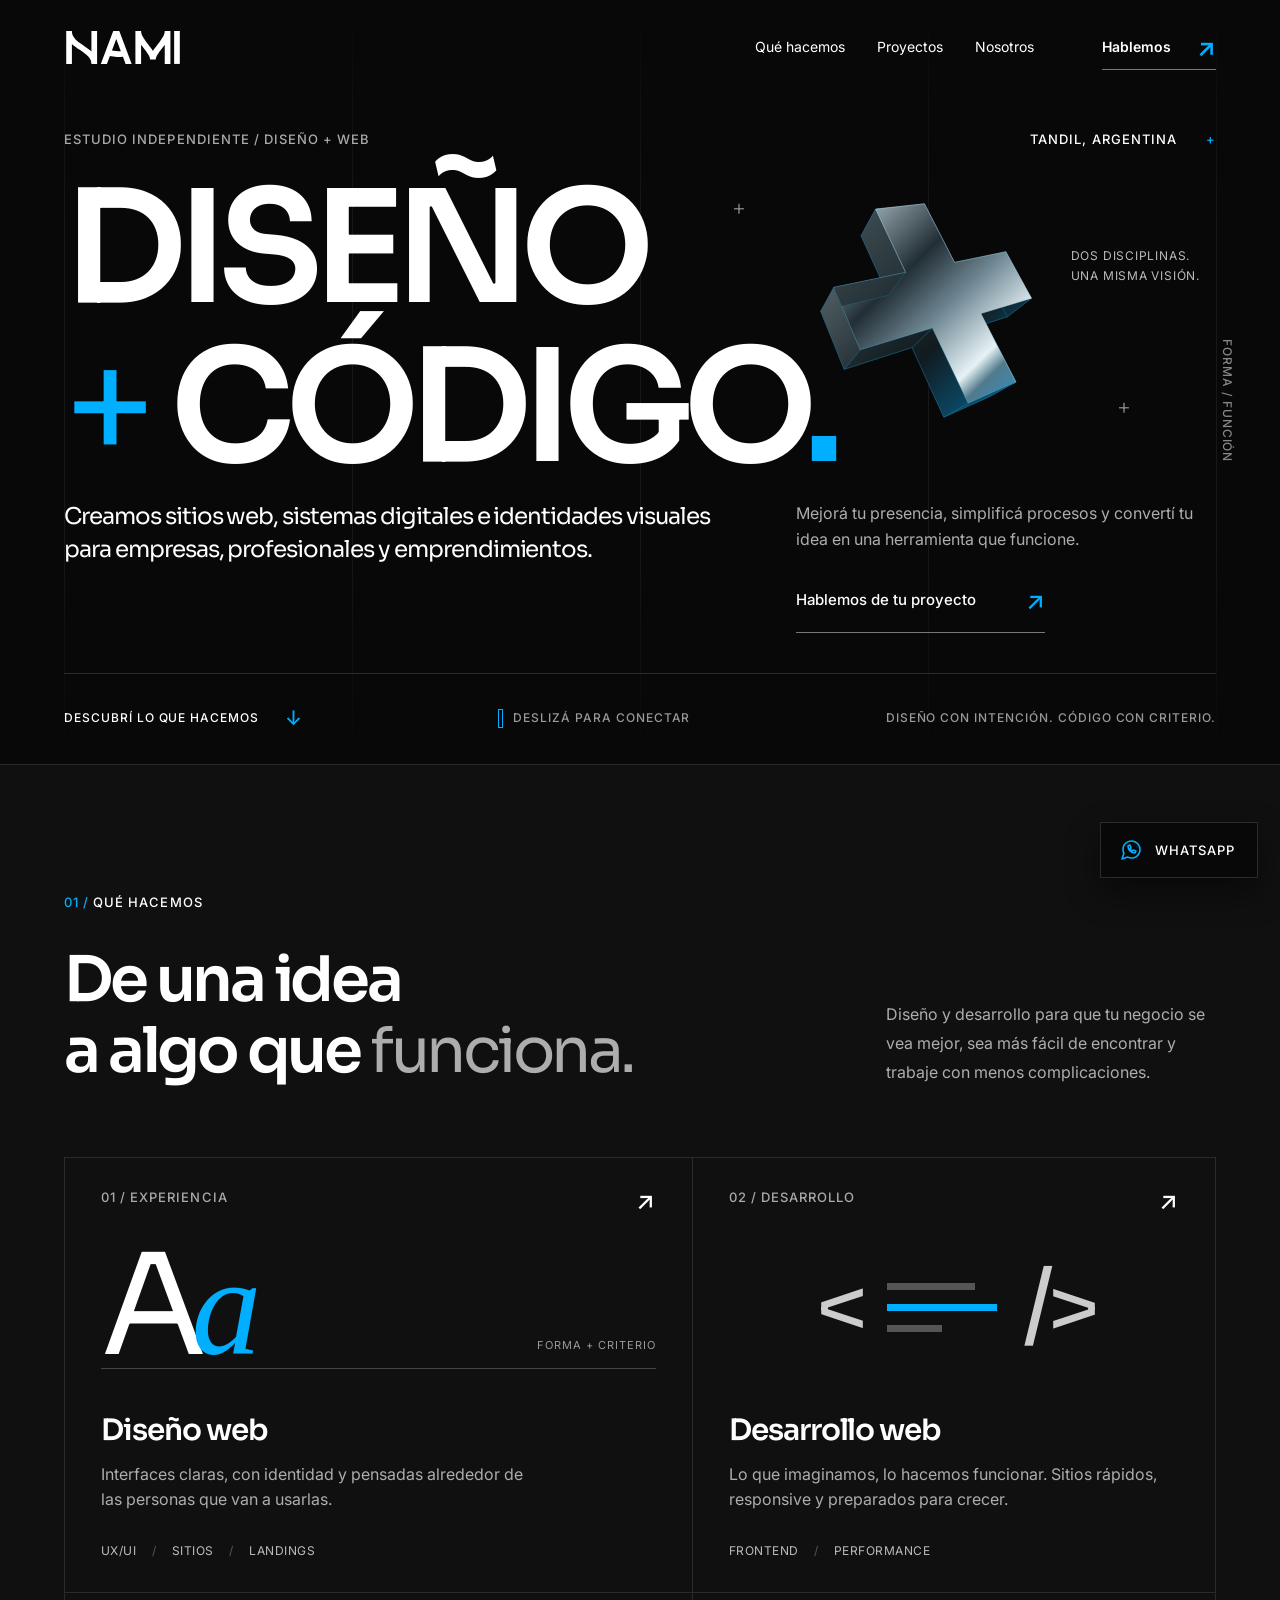
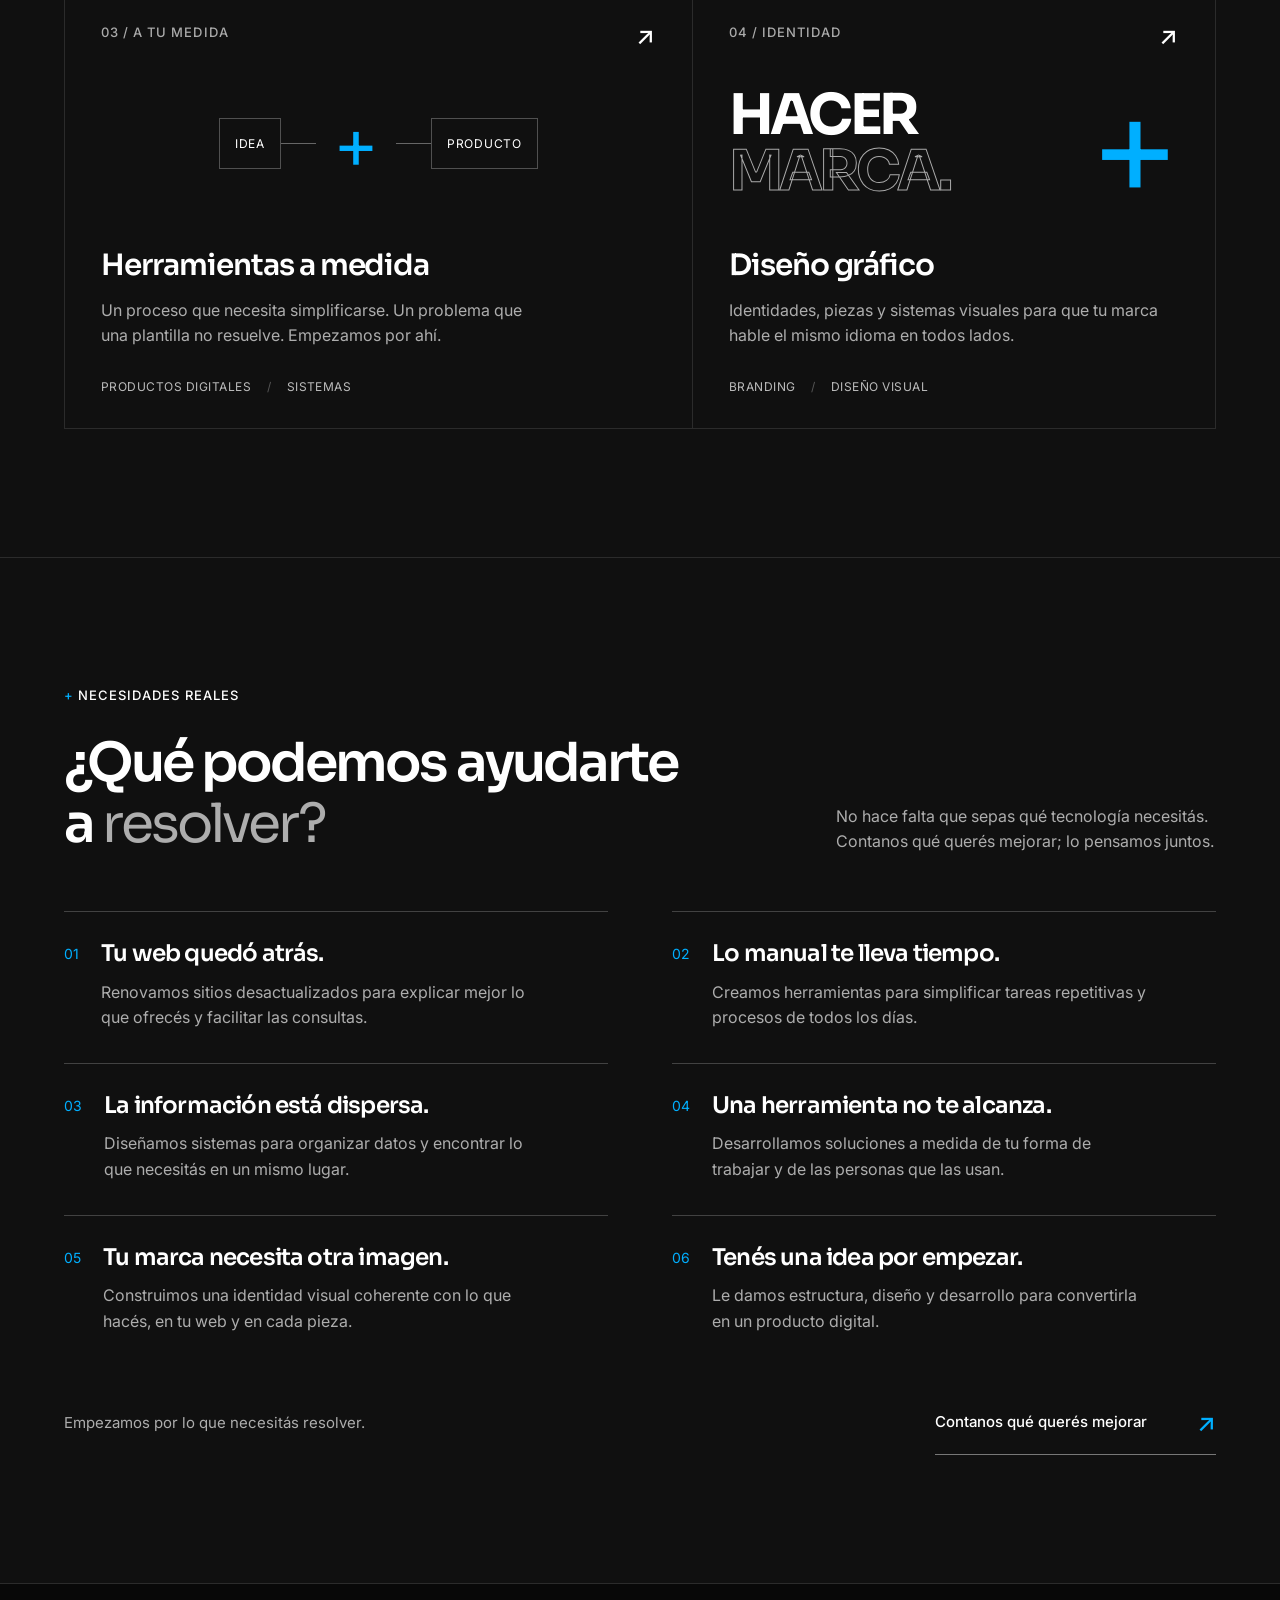
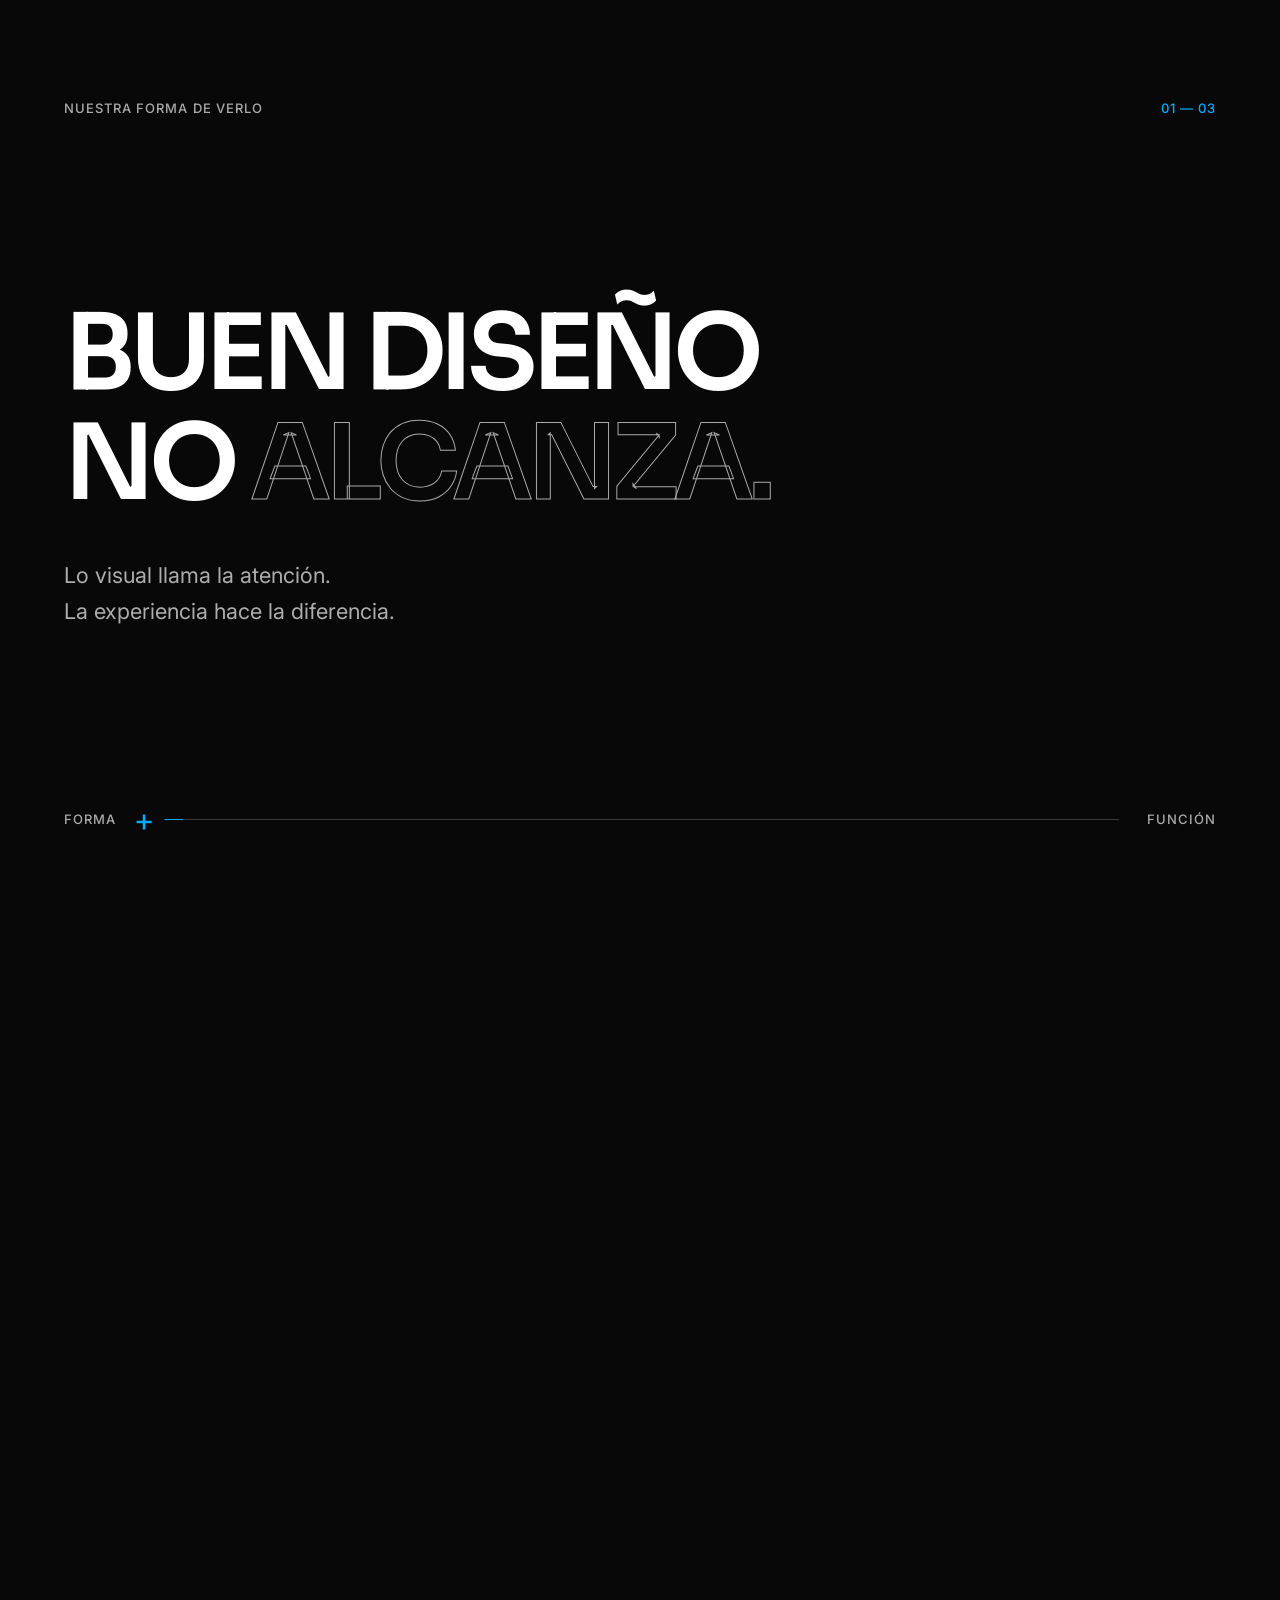
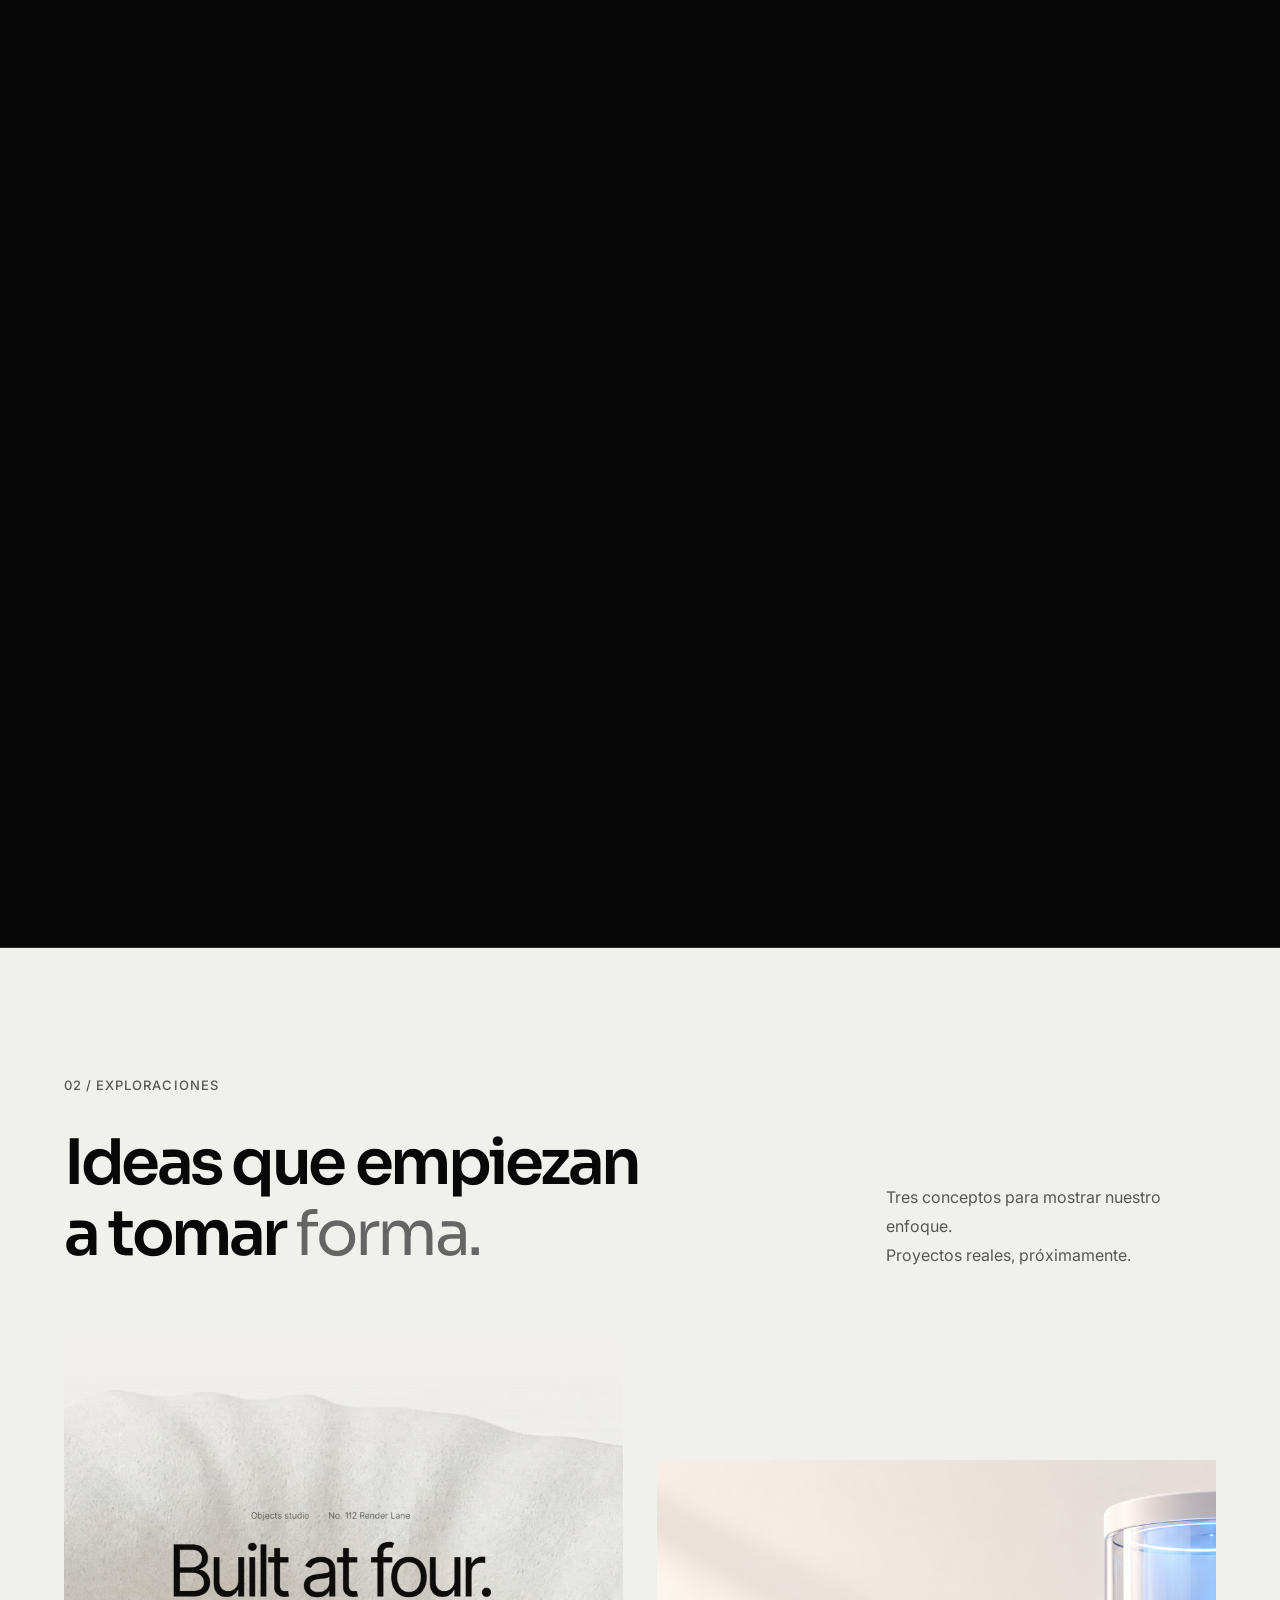
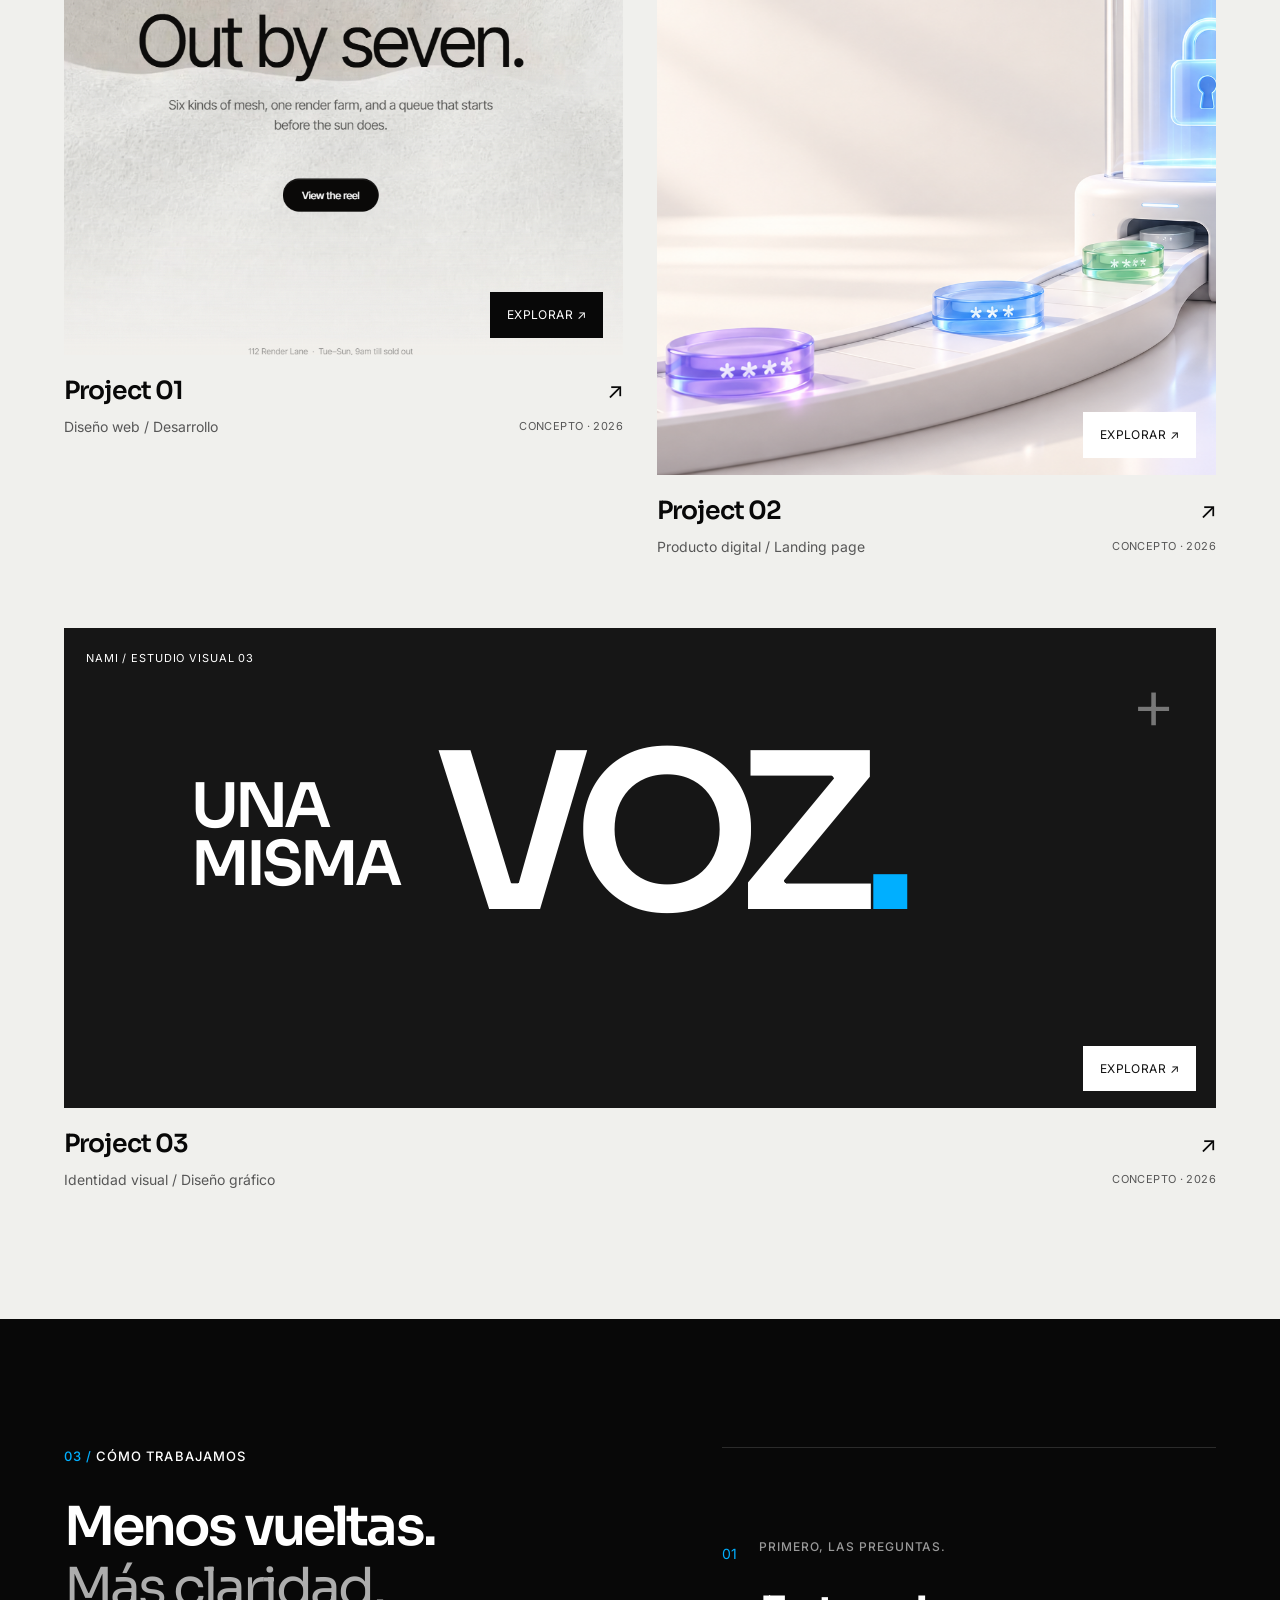
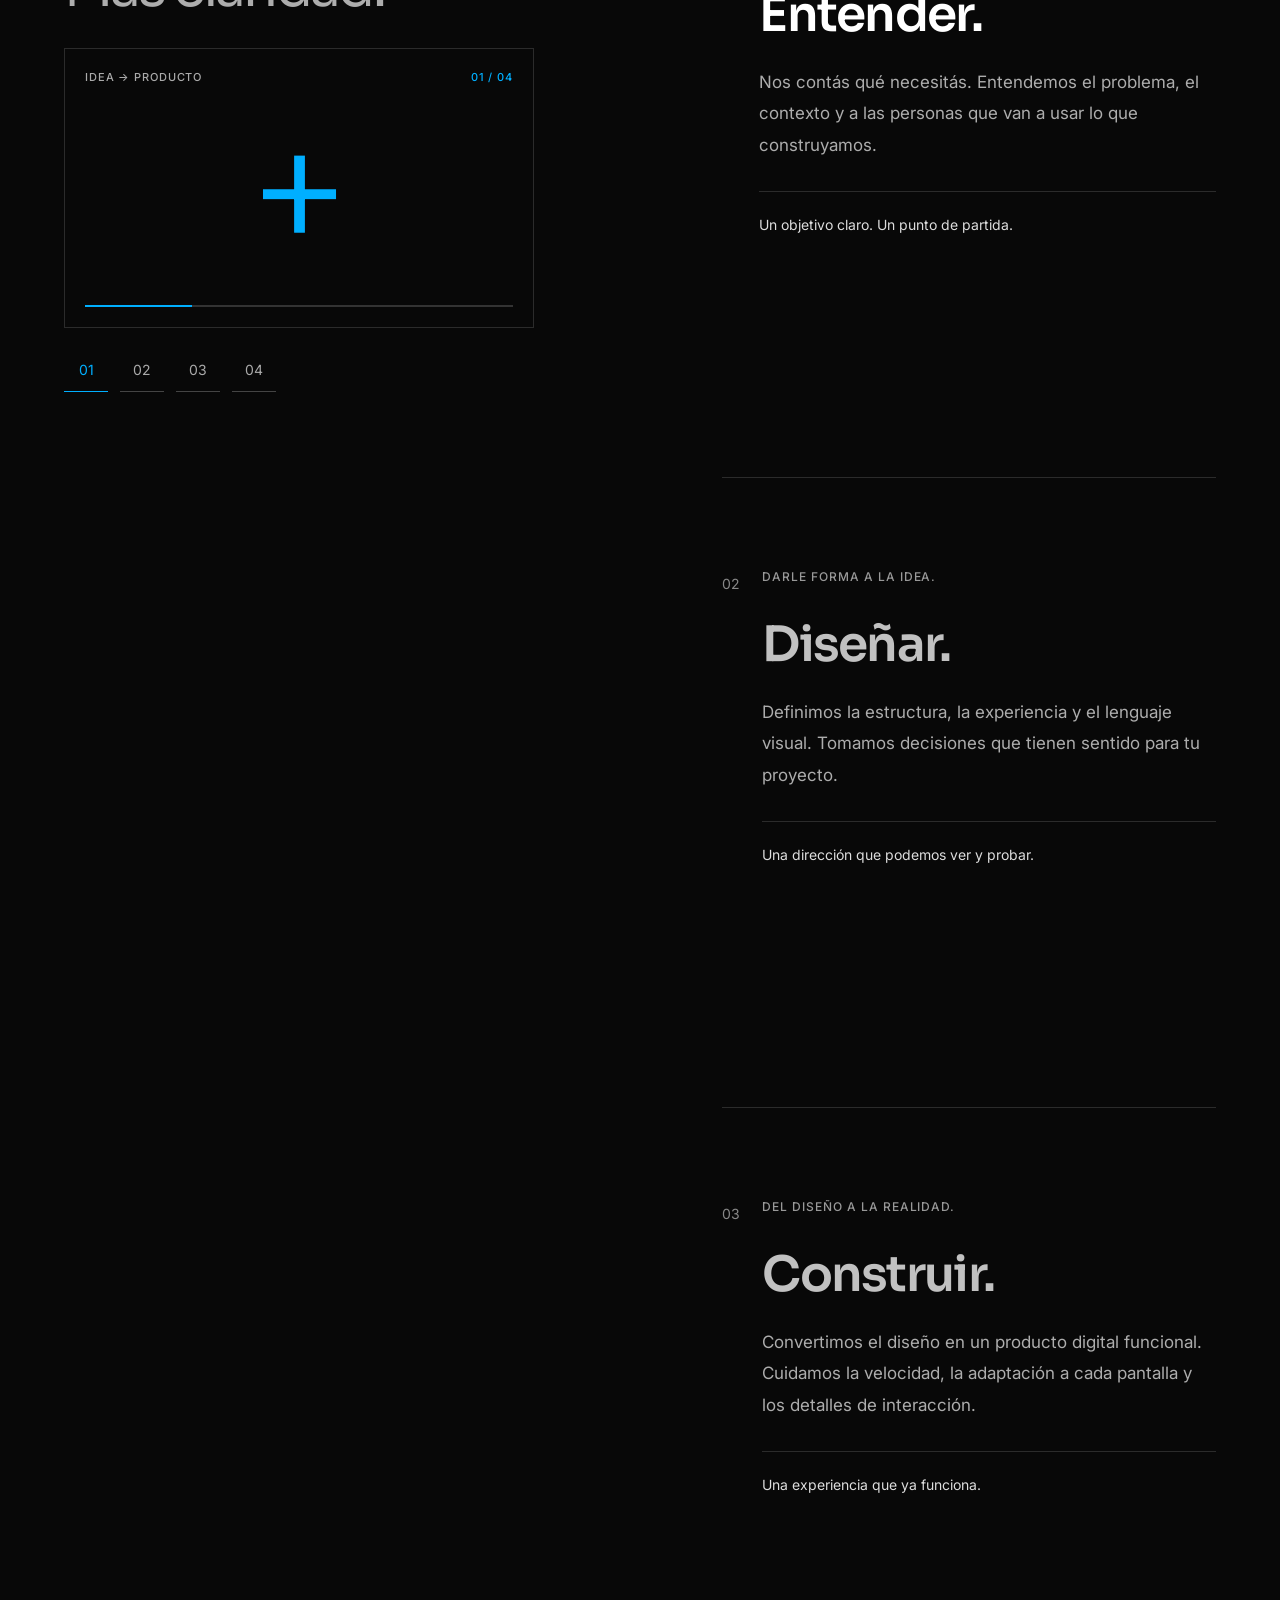
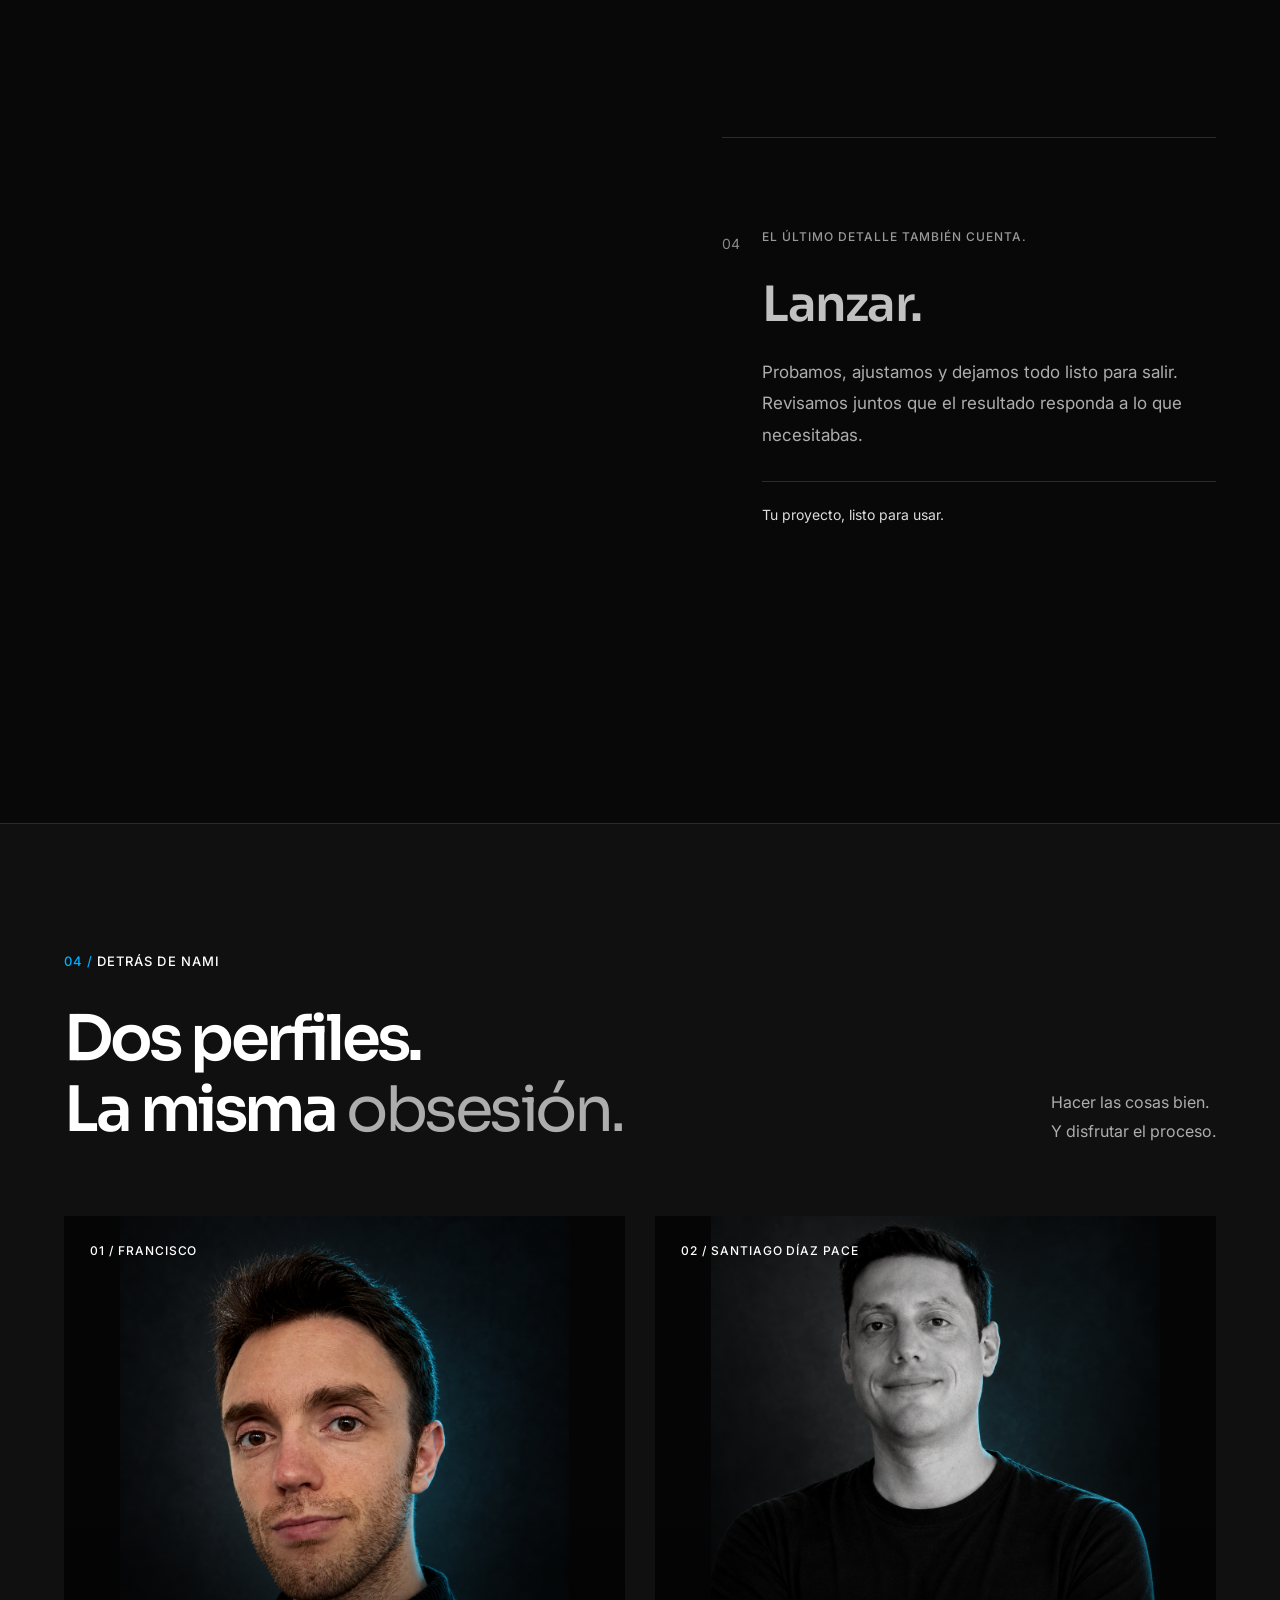
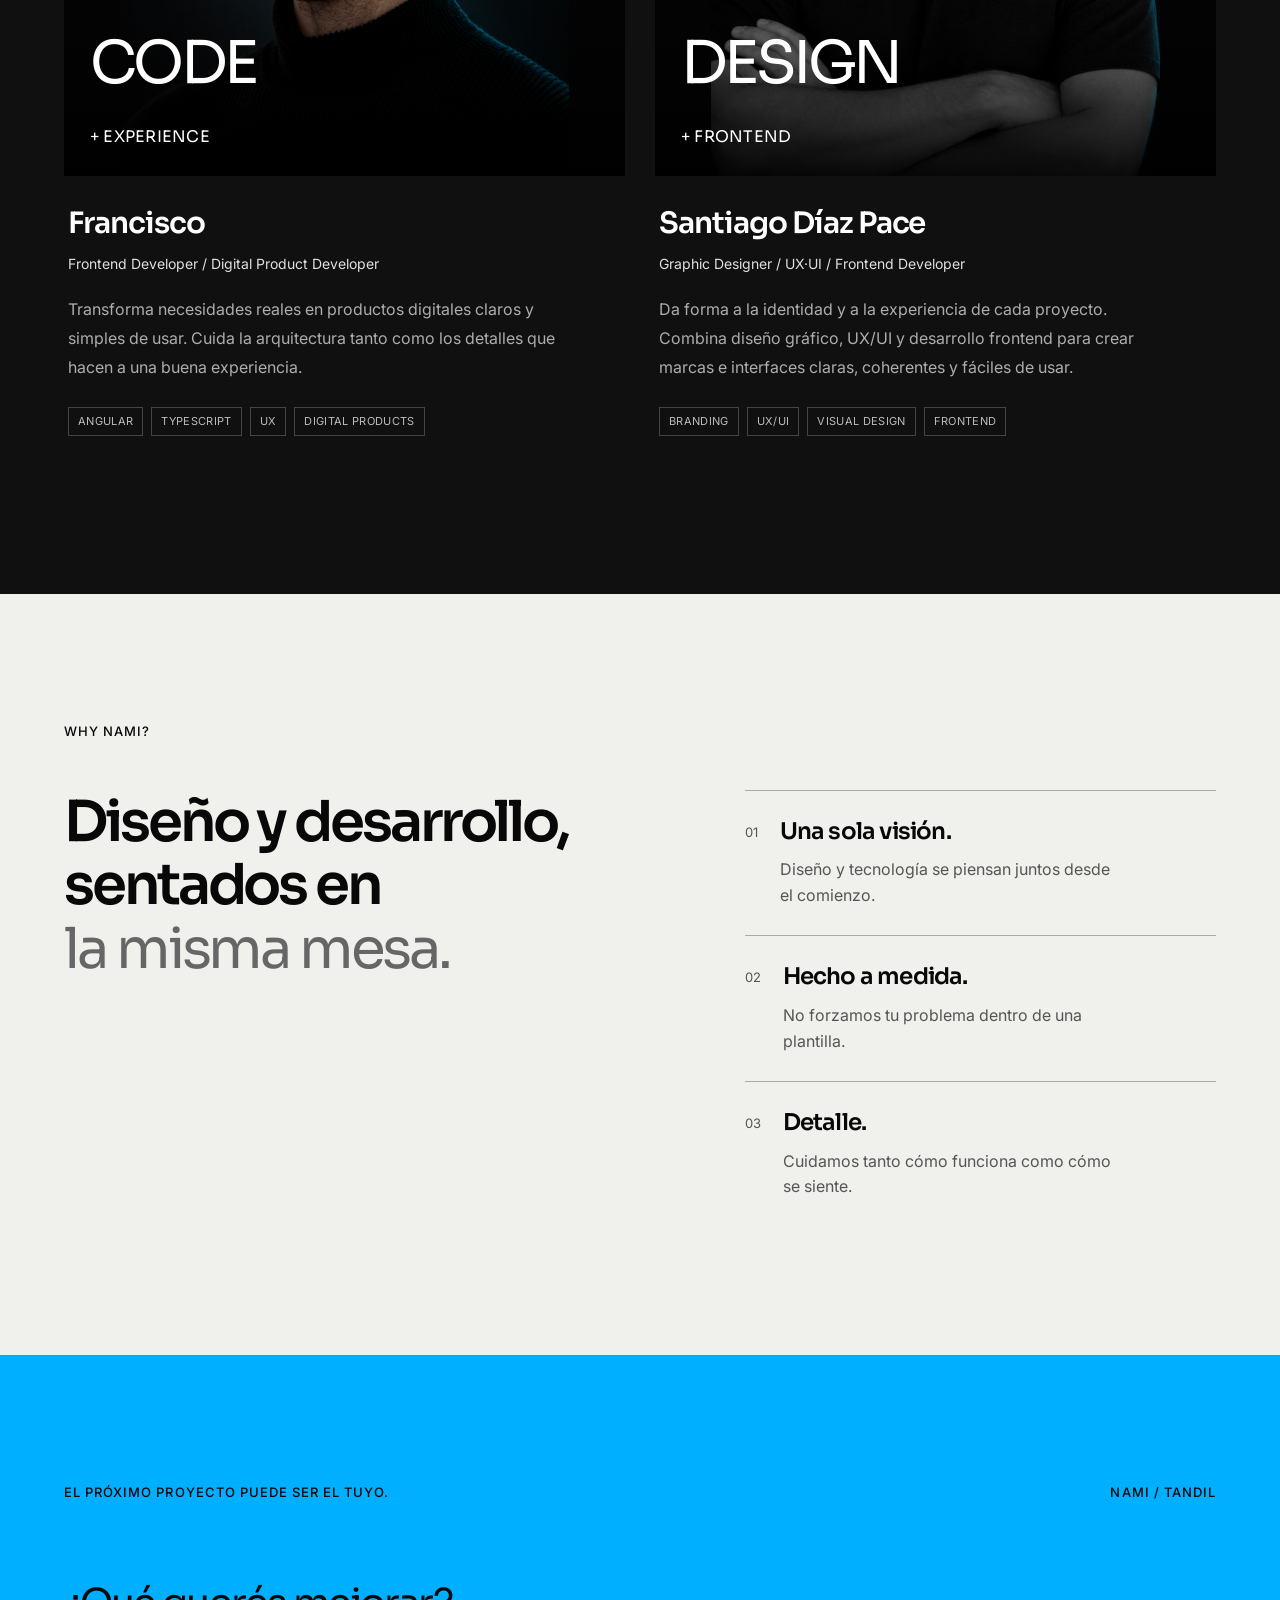
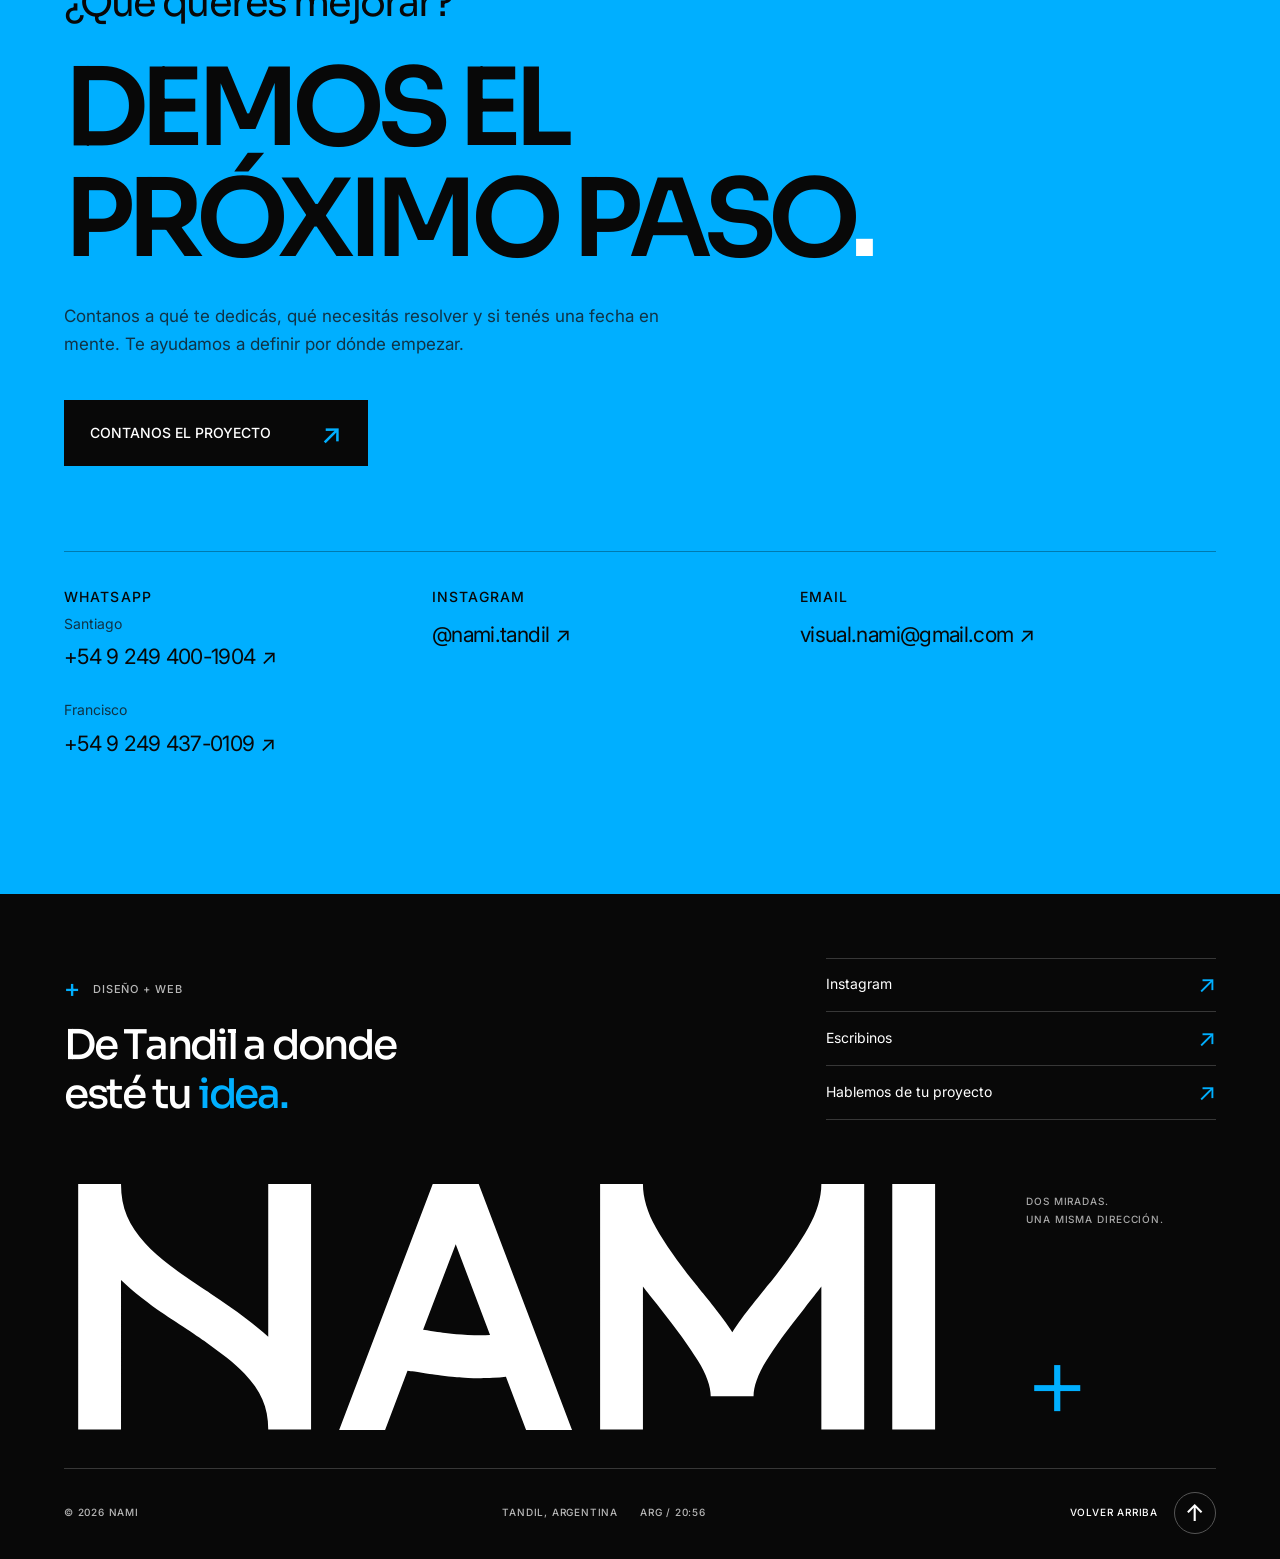
==== commit 30129650: "feat: se agregan nuevas paginas de ejemplo" ====
--- a/index.html
+++ b/index.html
@@ -385,41 +385,39 @@
         </div>
         <div class="work-grid">
           <article class="project project-one" data-reveal>
-            <button
+            <a
               class="project-open"
-              type="button"
-              data-project="0"
+              href="jobs/web-scroll-donut.html"
               aria-label="Explorar Project 01, concepto de diseño web"
             >
               <span class="project-visual visual-one"
-                ><span class="project-stamp">NAMI / ESTUDIO VISUAL 01</span
-                ><span class="project-poster poster-one"
-                  ><span class="poster-meta">INDEPENDENT<br />IDEAS.</span
-                  ><span class="poster-display"
-                    >MAKE<br />IT<br /><i>MATTER.</i></span
-                  ><span class="poster-bottom"
-                    >DISEÑO CON INTENCIÓN. <b>↗</b></span
-                  ></span
+                ><img
+                  class="project-cover"
+                  src="assets/Screenshot%202026-09-21%20182558.png"
+                  alt="Vista previa de la experiencia web de Project 01"
                 ><span class="project-action" aria-hidden="true"
                   >EXPLORAR ↗</span
                 ></span
               >
-            </button>
+            </a>
             <div class="project-info">
               <h3>Project 01 <span>↗</span></h3>
               <p>Diseño web / Desarrollo <span>CONCEPTO · 2026</span></p>
             </div>
           </article>
           <article class="project project-two" data-reveal>
-            <button
+            <a
               class="project-open"
-              type="button"
-              data-project="1"
-              aria-label="Explorar Project 02, concepto de producto digital"
+              href="jobs/VaultShield%20Hero.dc.html"
+              aria-label="Explorar Project 02, landing page de VaultShield"
             >
               <span class="project-visual visual-two"
-                ><span class="project-stamp">NAMI / ESTUDIO VISUAL 02</span
-                ><span class="system-composition"
+                ><img
+                  class="project-cover"
+                  src="assets/project-02-cover.png"
+                  alt="Vista previa de la landing page VaultShield"
+                />
+                <span class="system-composition"
                   ><span class="system-label">PENSAR EL SISTEMA.</span
                   ><span class="system-row"
                     ><i>01</i><b>Una idea</b><span>+</span></span
@@ -434,10 +432,10 @@
                   >EXPLORAR ↗</span
                 ></span
               >
-            </button>
+            </a>
             <div class="project-info">
               <h3>Project 02 <span>↗</span></h3>
-              <p>Herramientas a medida / UX <span>CONCEPTO · 2026</span></p>
+              <p>Producto digital / Landing page <span>CONCEPTO · 2026</span></p>
             </div>
           </article>
           <article class="project project-three" data-reveal>
--- a/styles.css
+++ b/styles.css
@@ -829,6 +829,8 @@
   background: none;
   text-align: left;
   padding: 0;
+  color: inherit;
+  text-decoration: none;
   transition: transform 0.12s var(--ease);
 }
 .project-open:active {
@@ -851,6 +853,14 @@
 .visual-one {
   background: #bfc3c7;
   color: #111;
+}
+.project-cover {
+  display: block;
+  width: 100%;
+  height: 100%;
+  object-fit: cover;
+  object-position: center;
+  transition: transform 0.7s var(--ease);
 }
 .project-poster {
   position: absolute;
@@ -913,12 +923,19 @@
     transform 0.3s;
   z-index: 4;
 }
+.visual-one .project-action {
+  background: var(--ink);
+  color: white;
+}
 .project-open:hover .project-action {
   transform: translateY(0);
   background: var(--cyan);
 }
 .project-open:hover .project-poster {
   transform: rotate(-3deg) scale(1.025);
+}
+.project-open:hover .project-cover {
+  transform: scale(1.025);
 }
 .project-info {
   padding-top: 21px;
@@ -950,6 +967,9 @@
 .visual-two {
   background: #16252d;
   color: white;
+}
+.visual-two .system-composition {
+  display: none;
 }
 .system-composition {
   display: block;
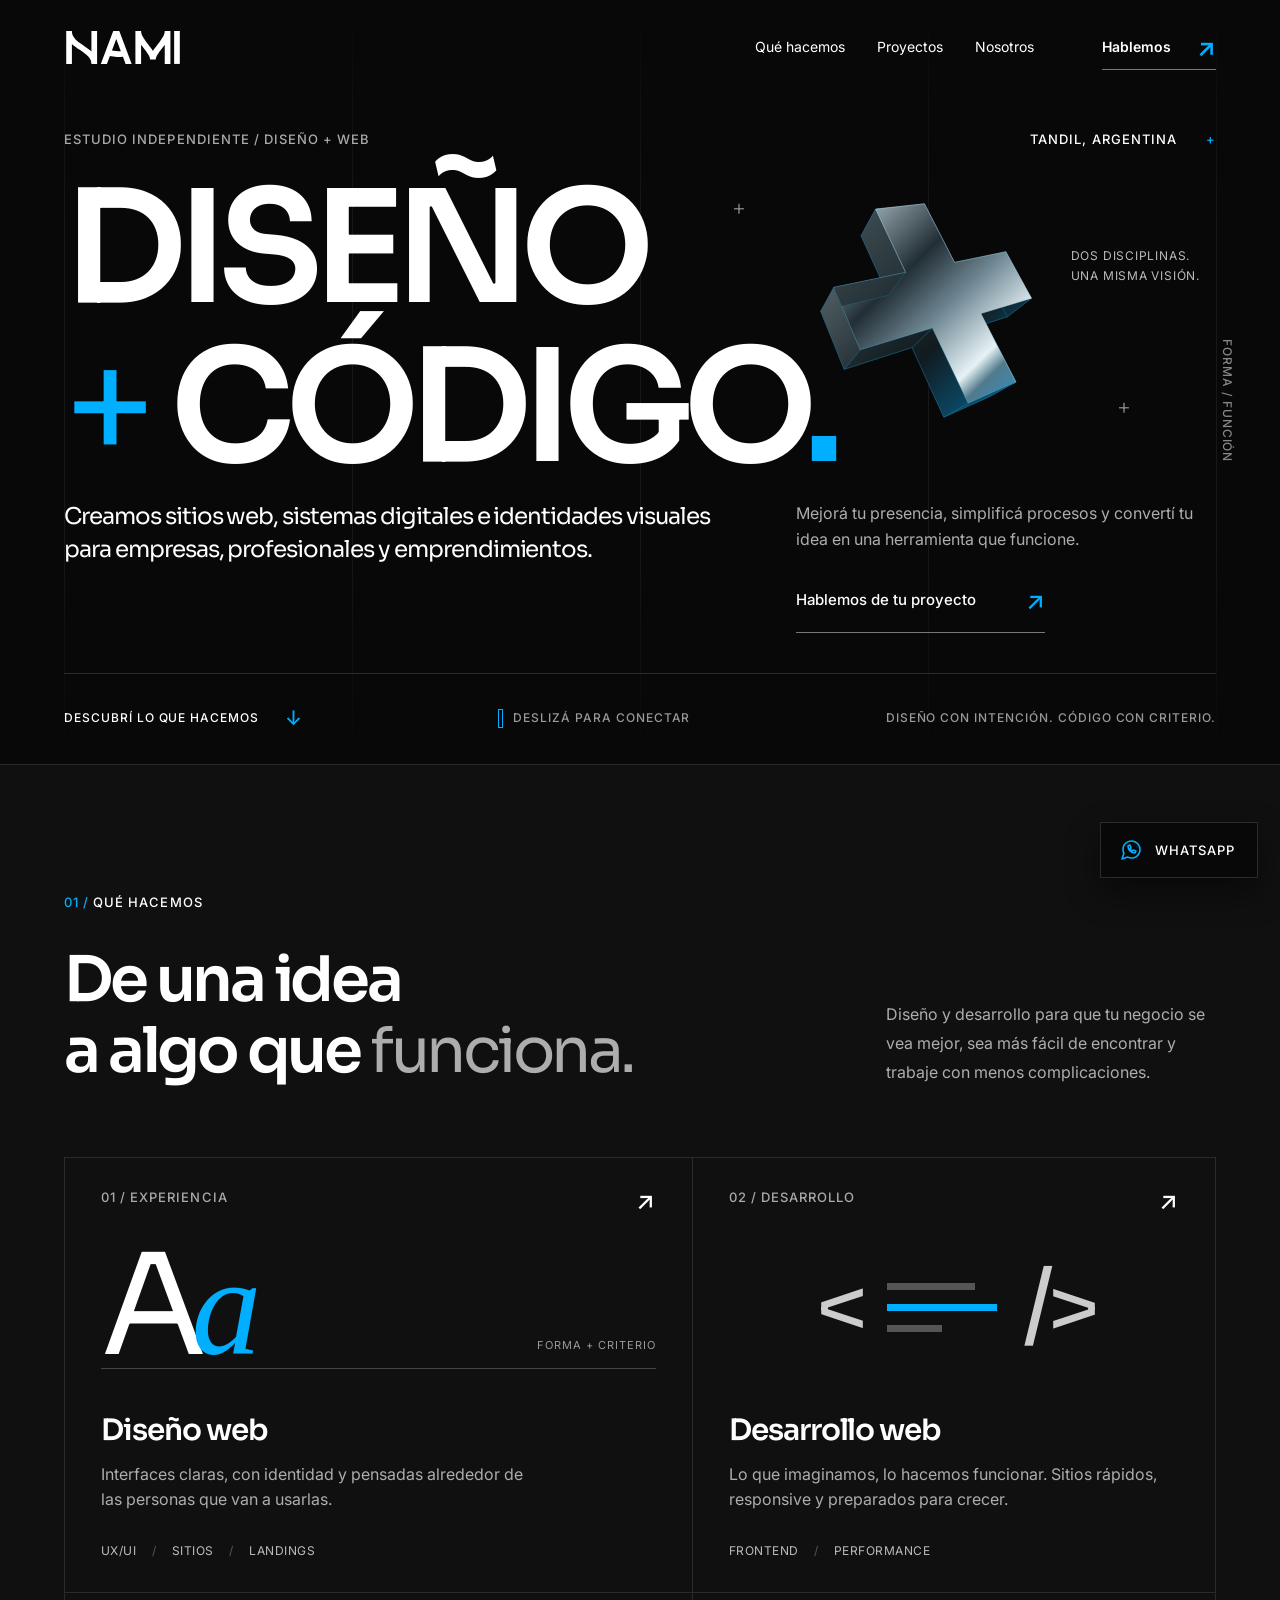
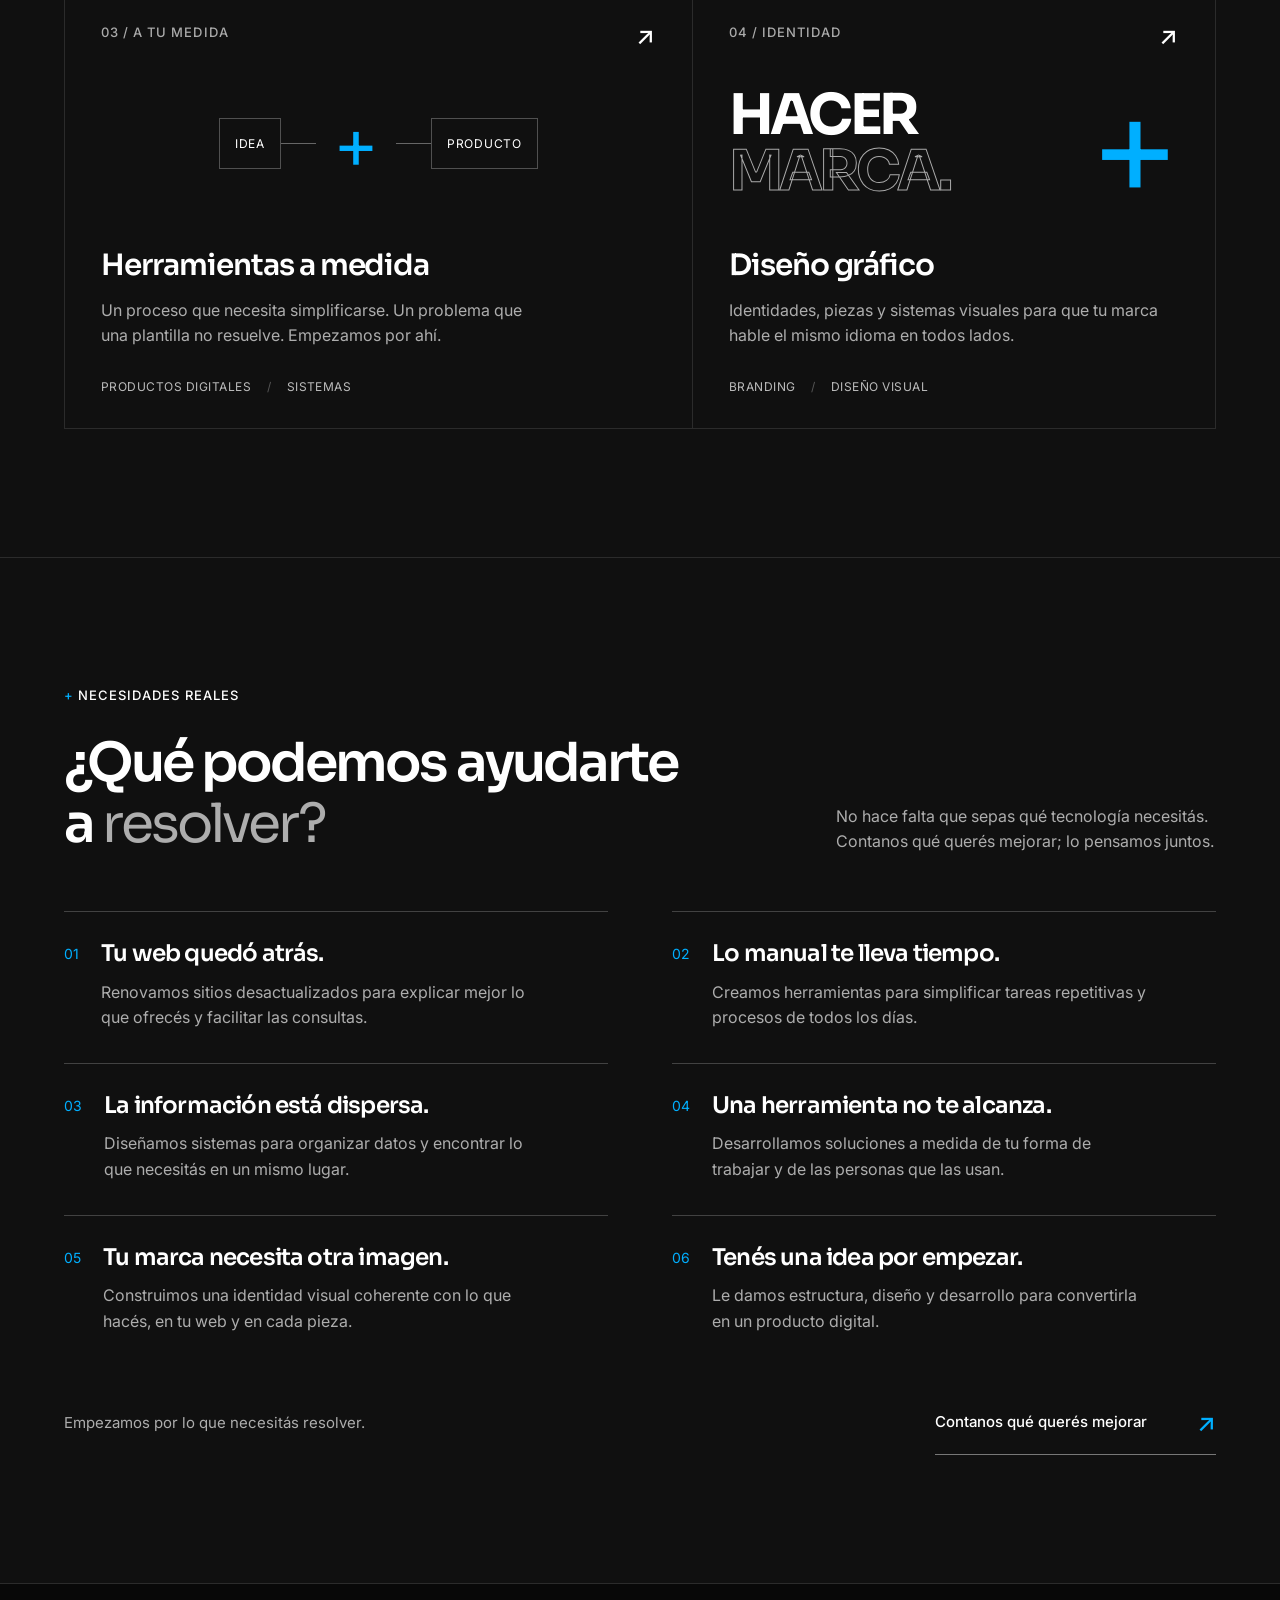
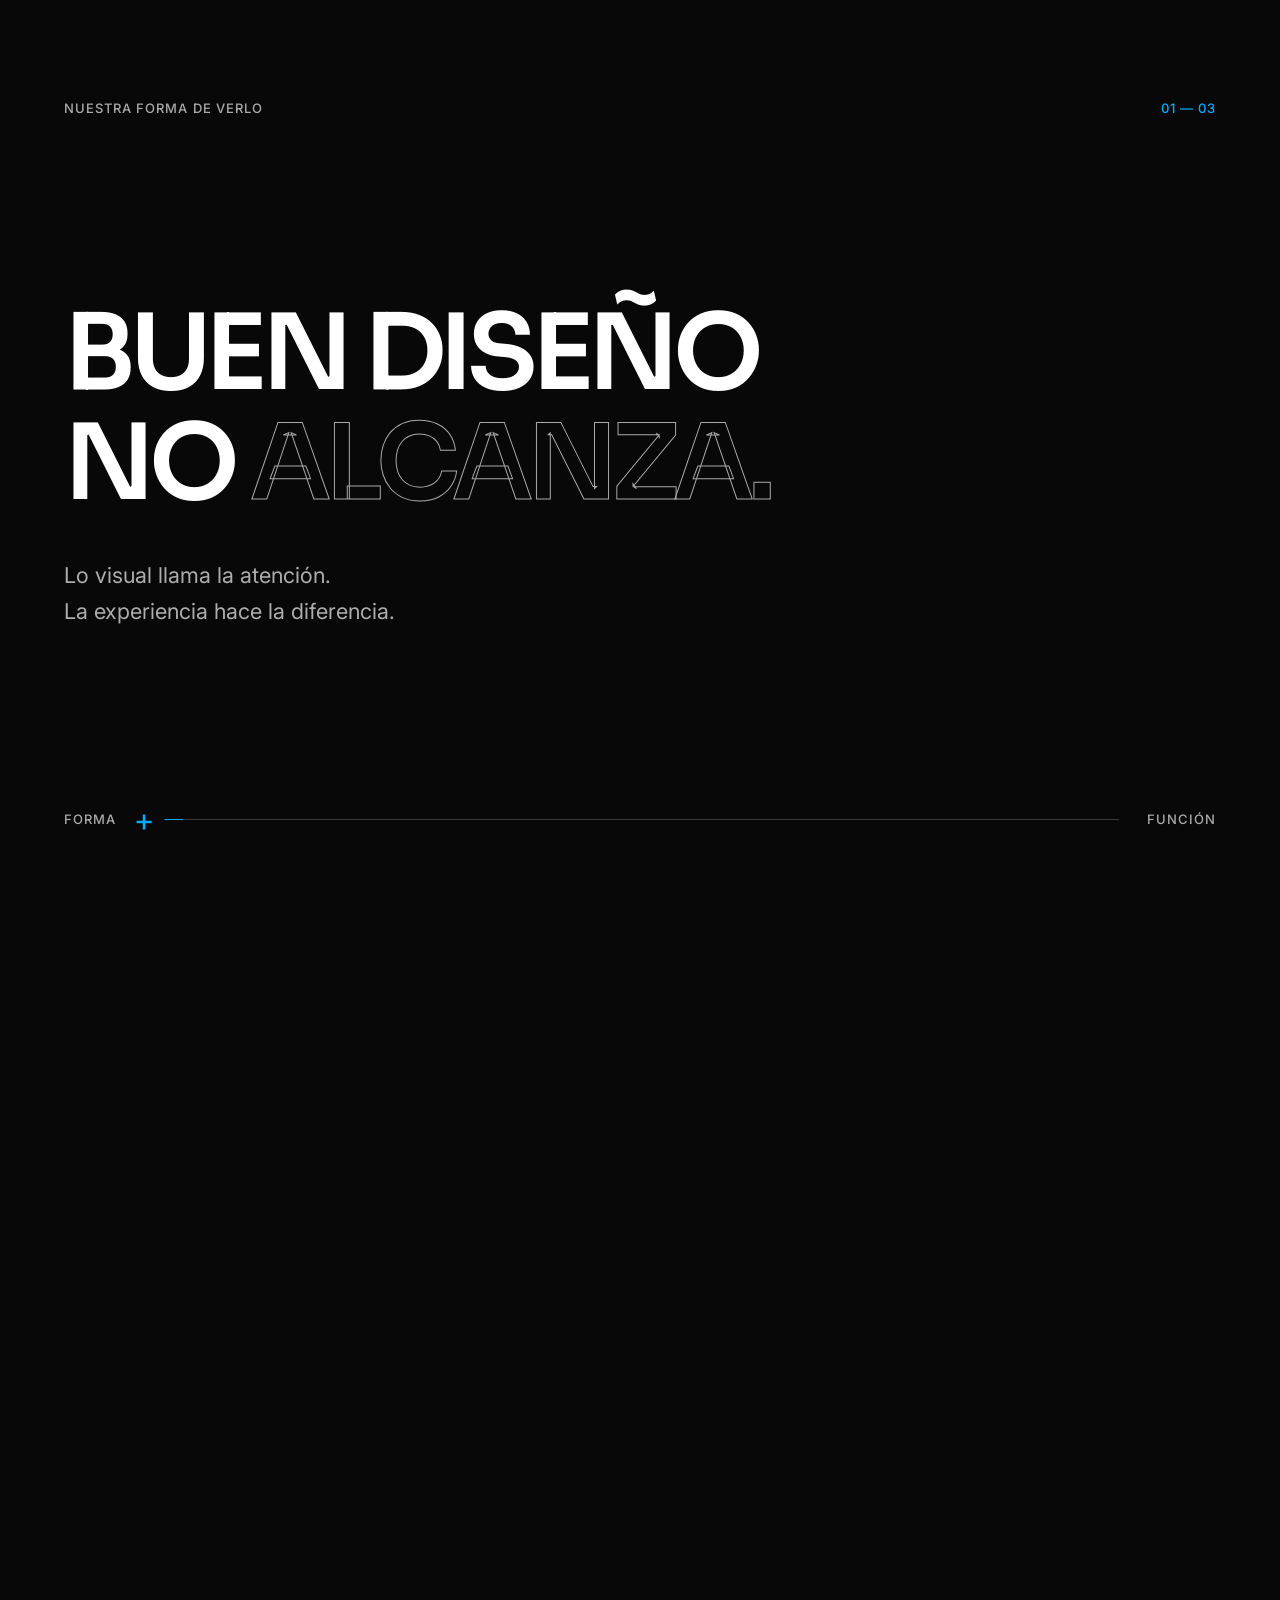
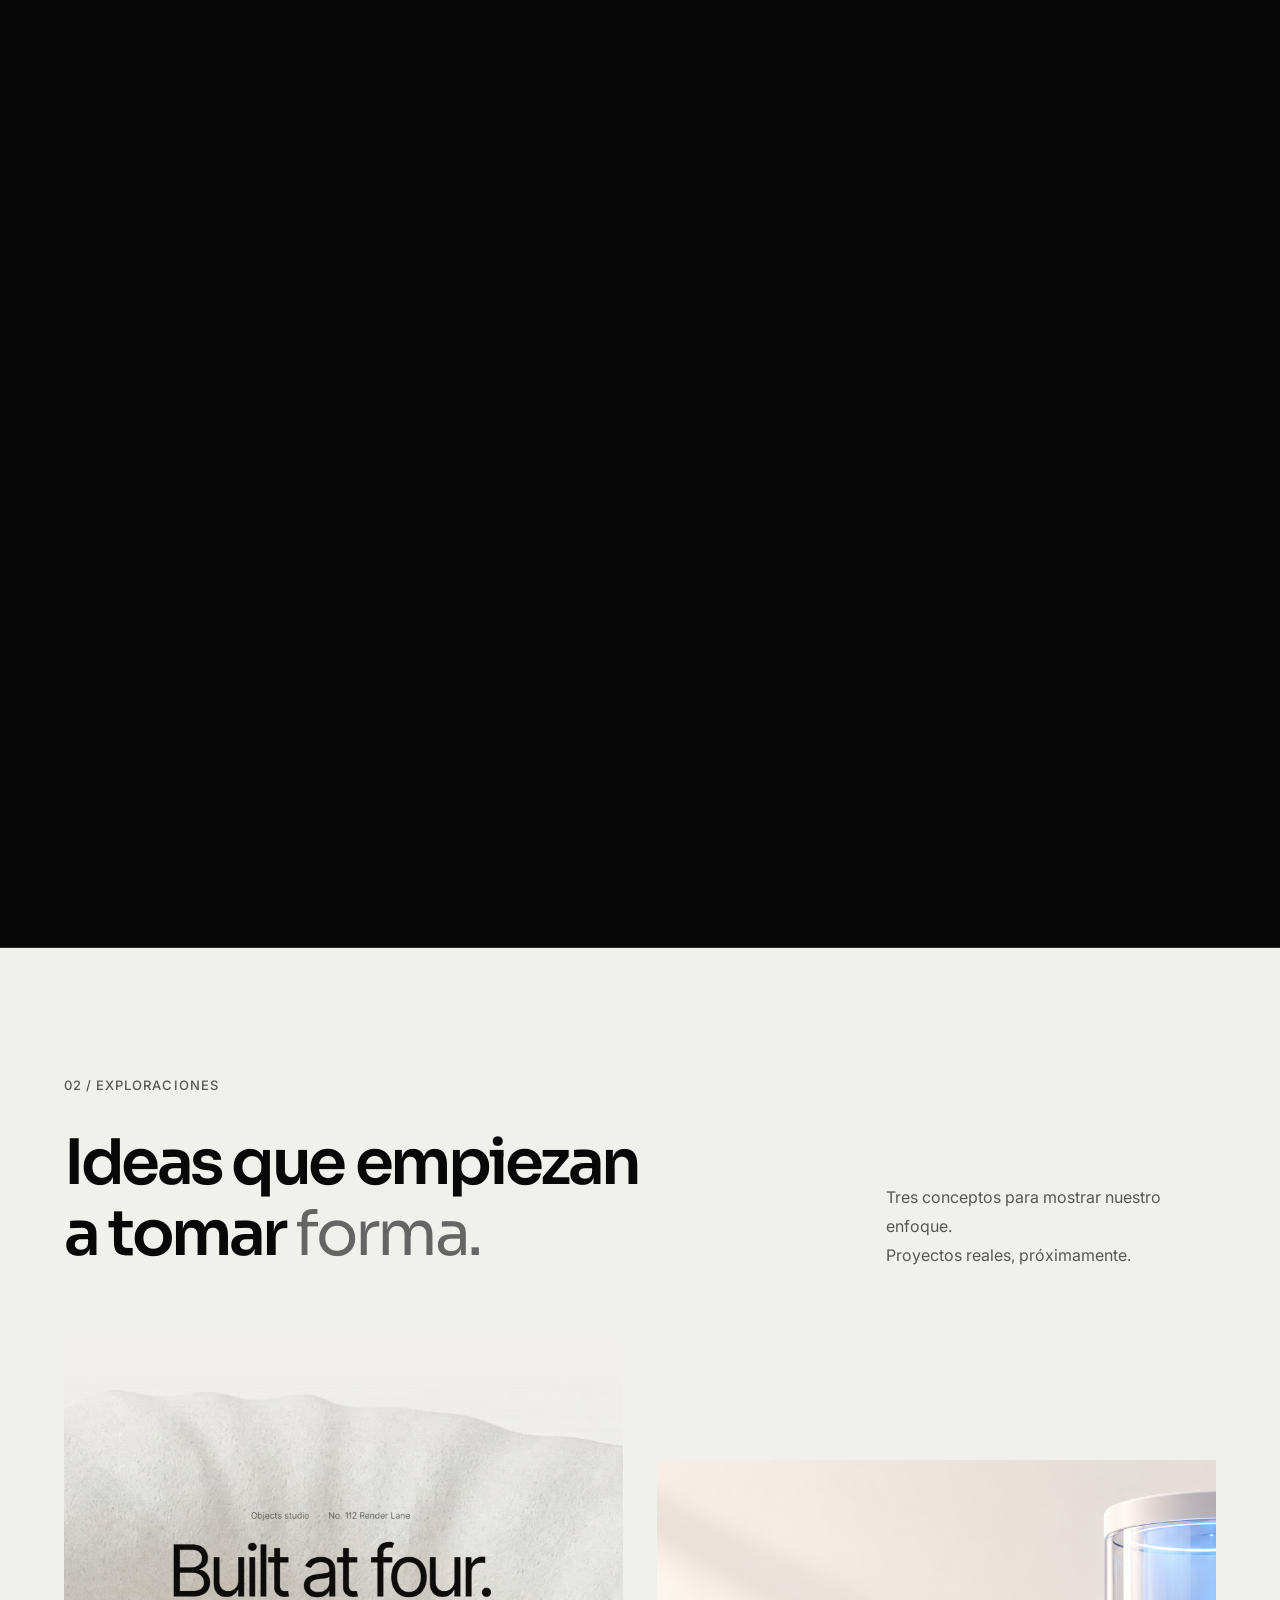
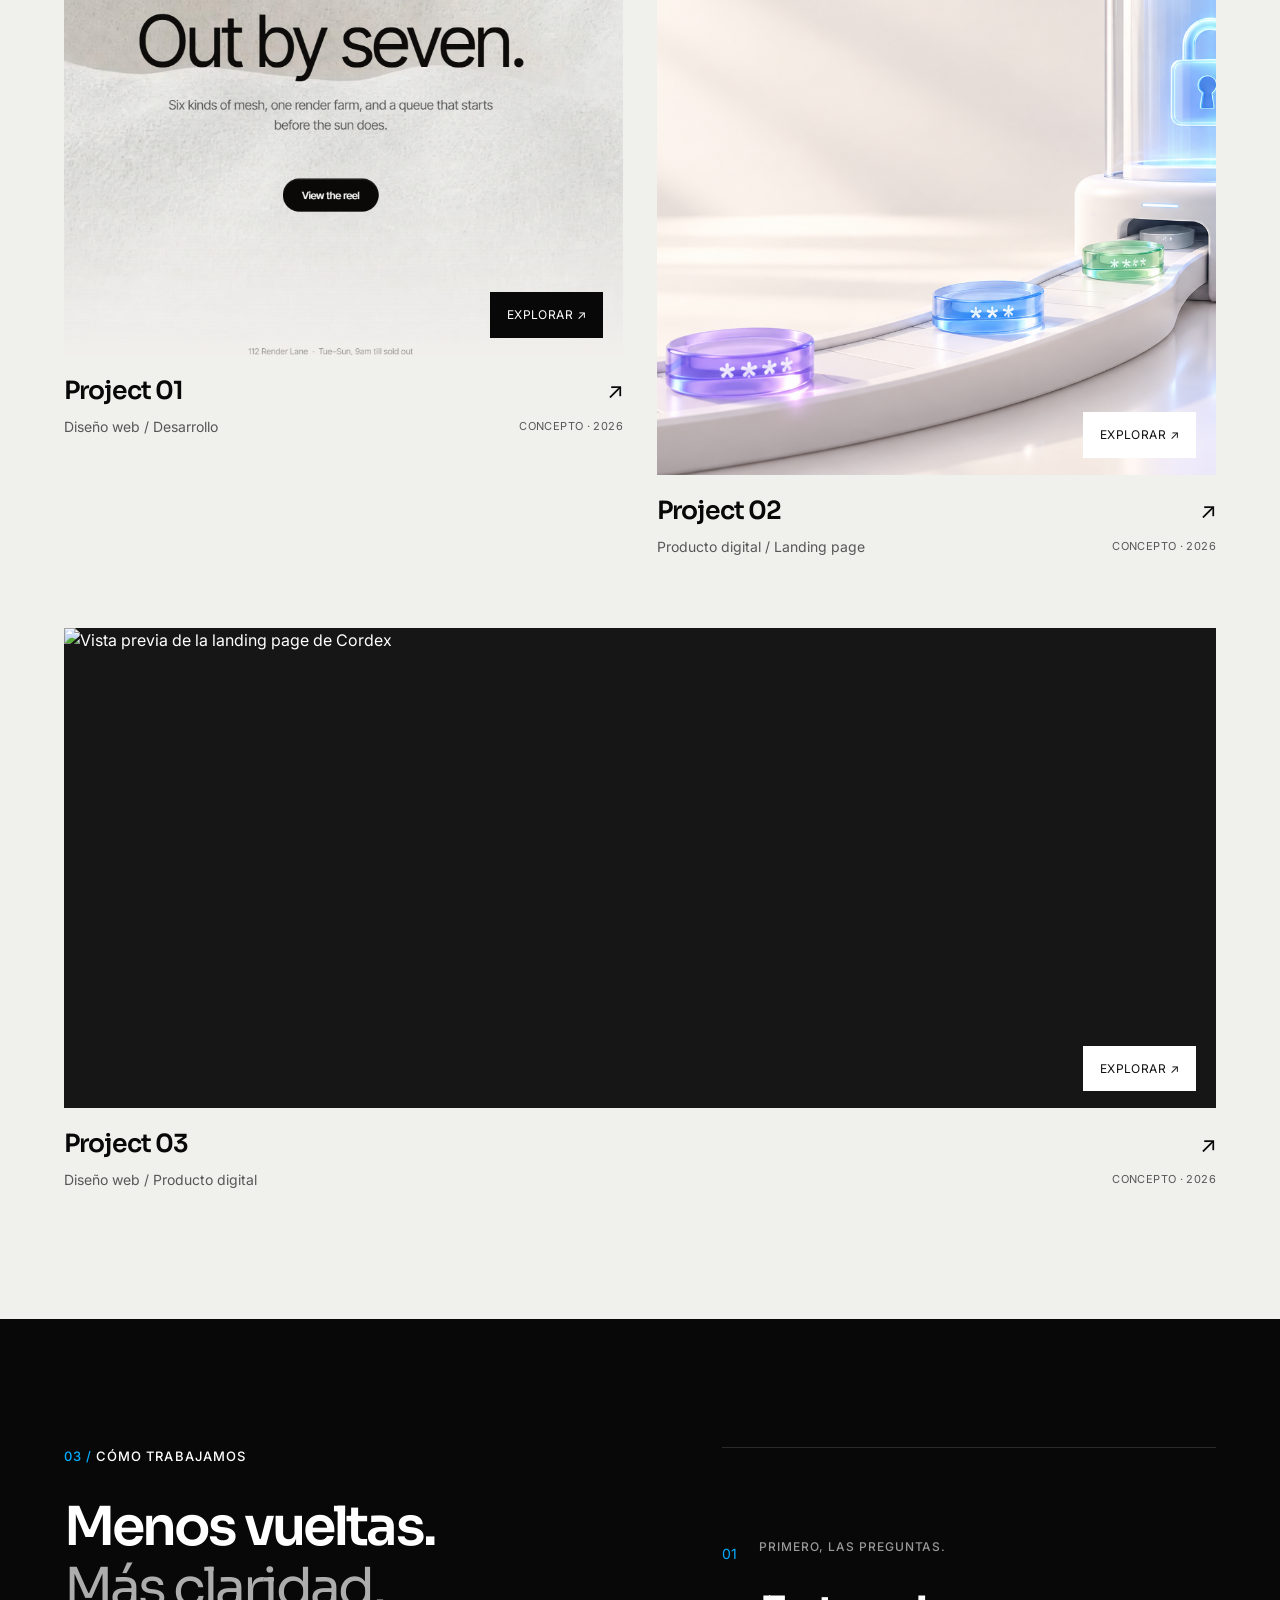
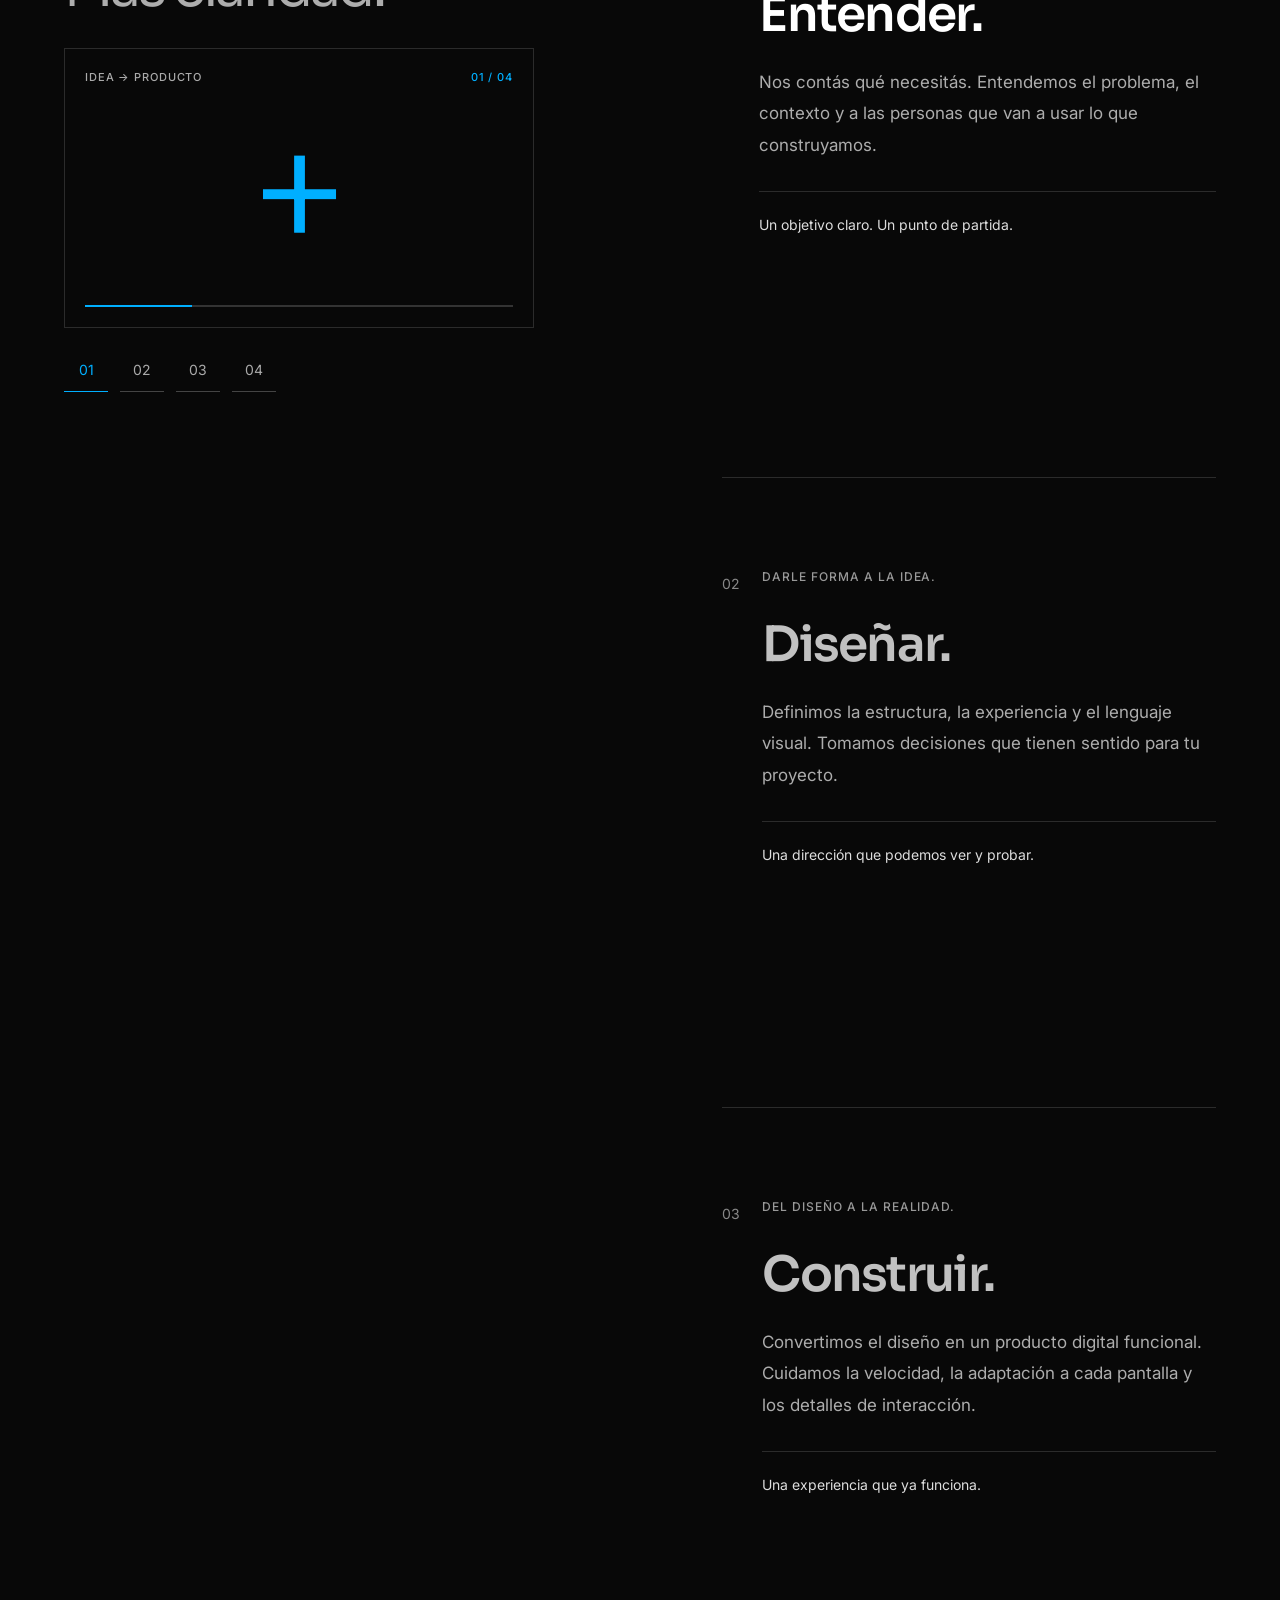
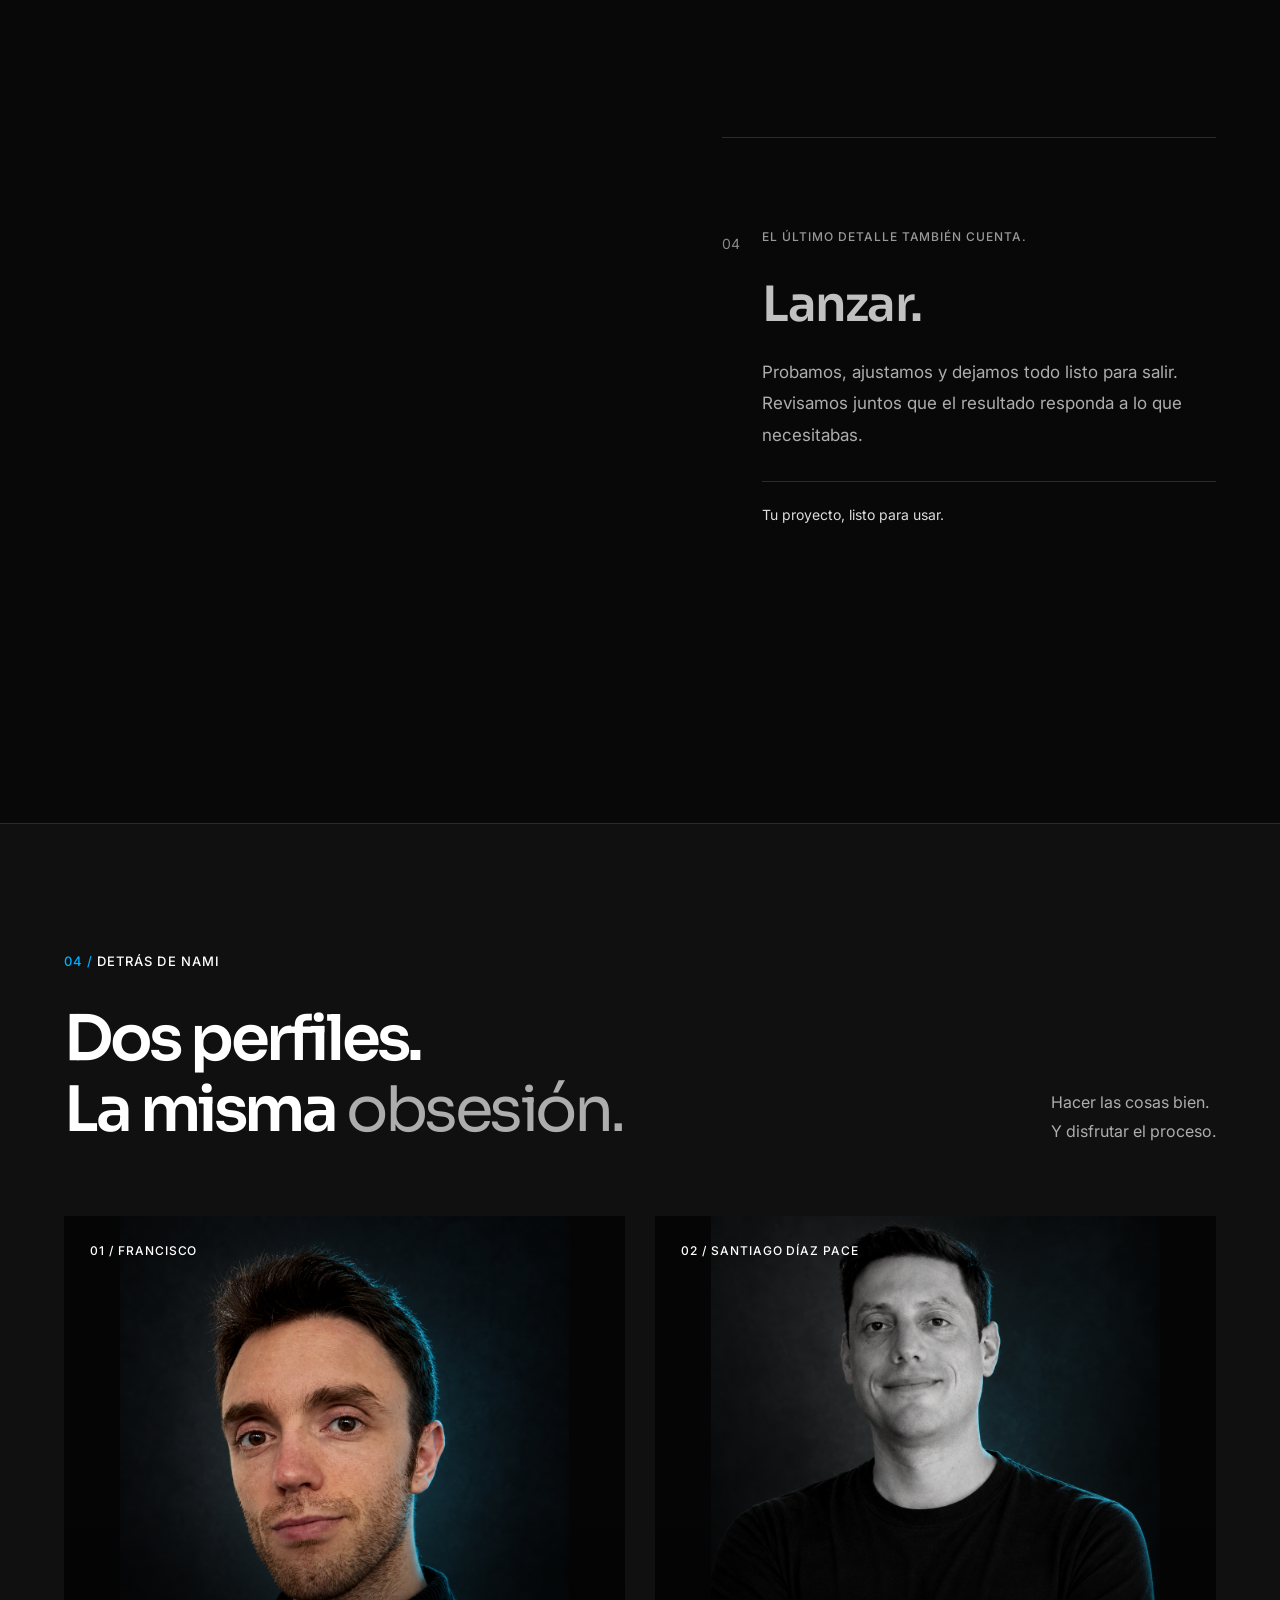
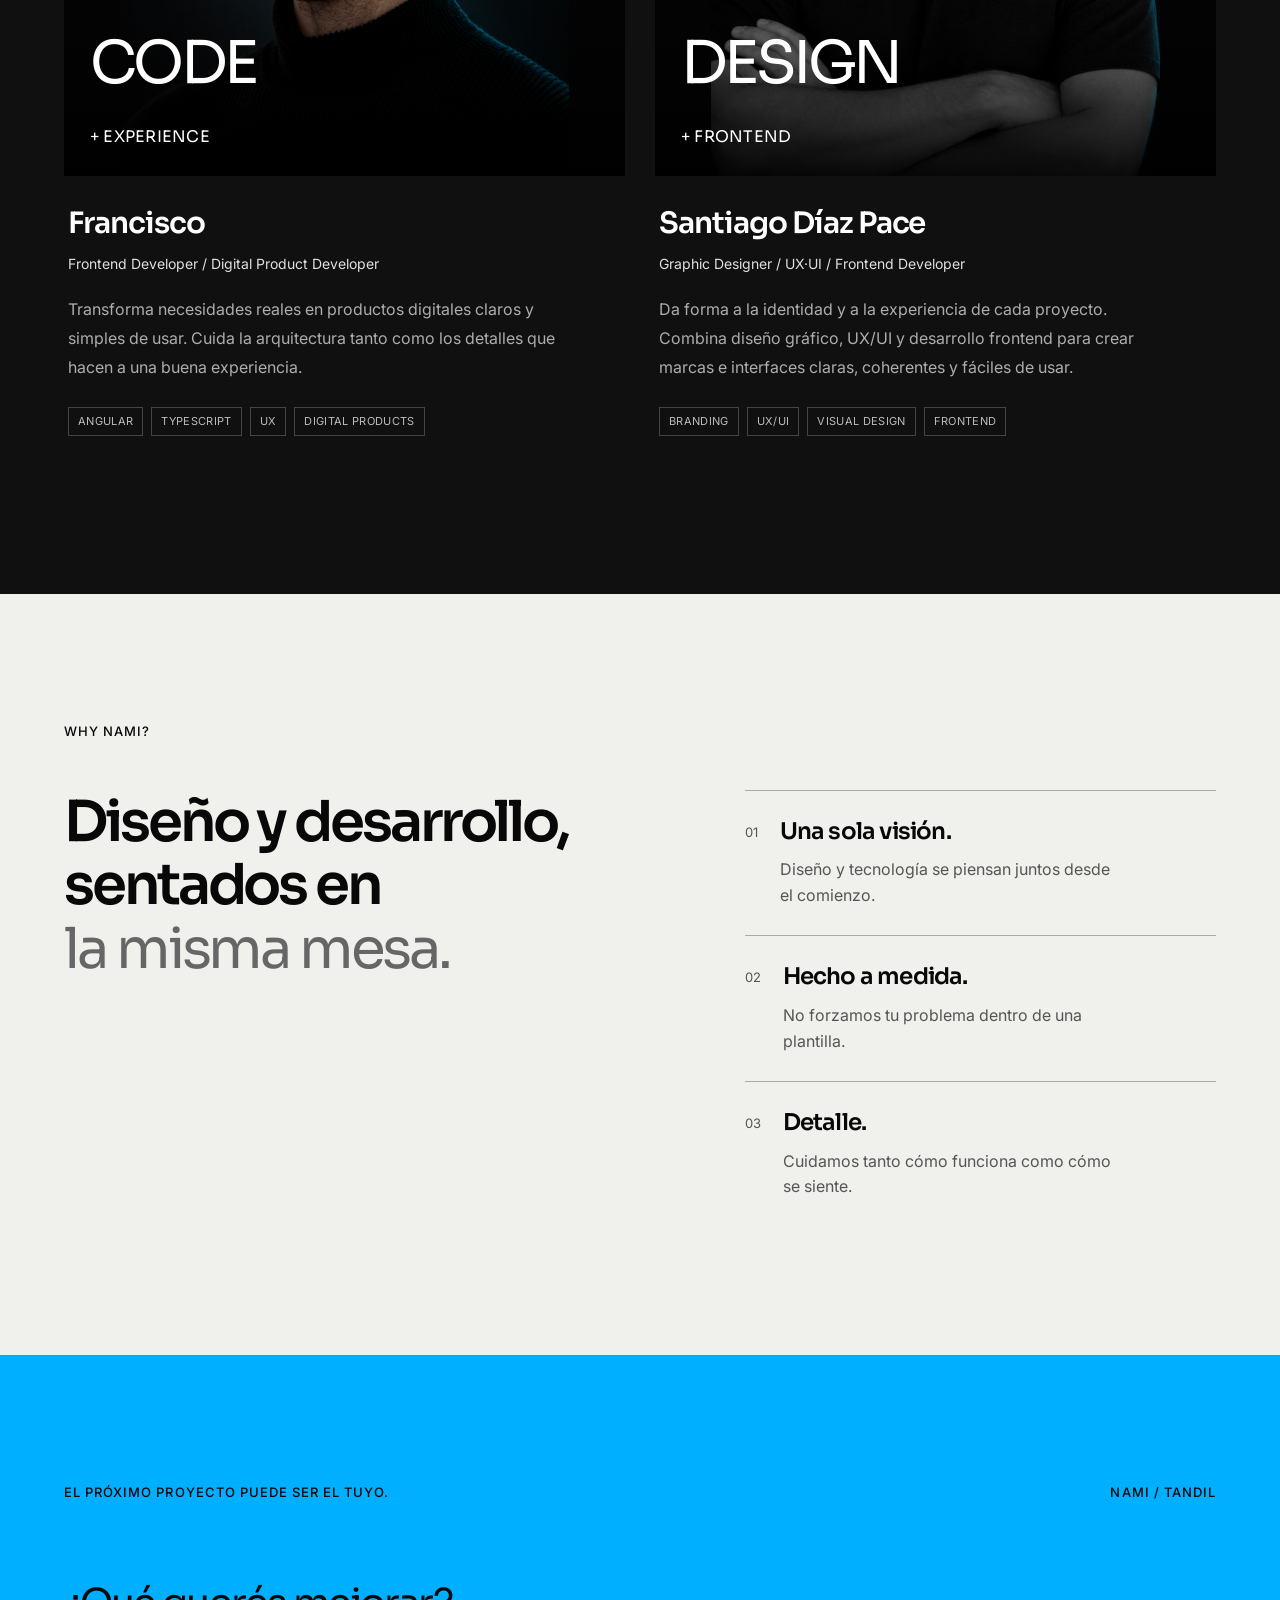
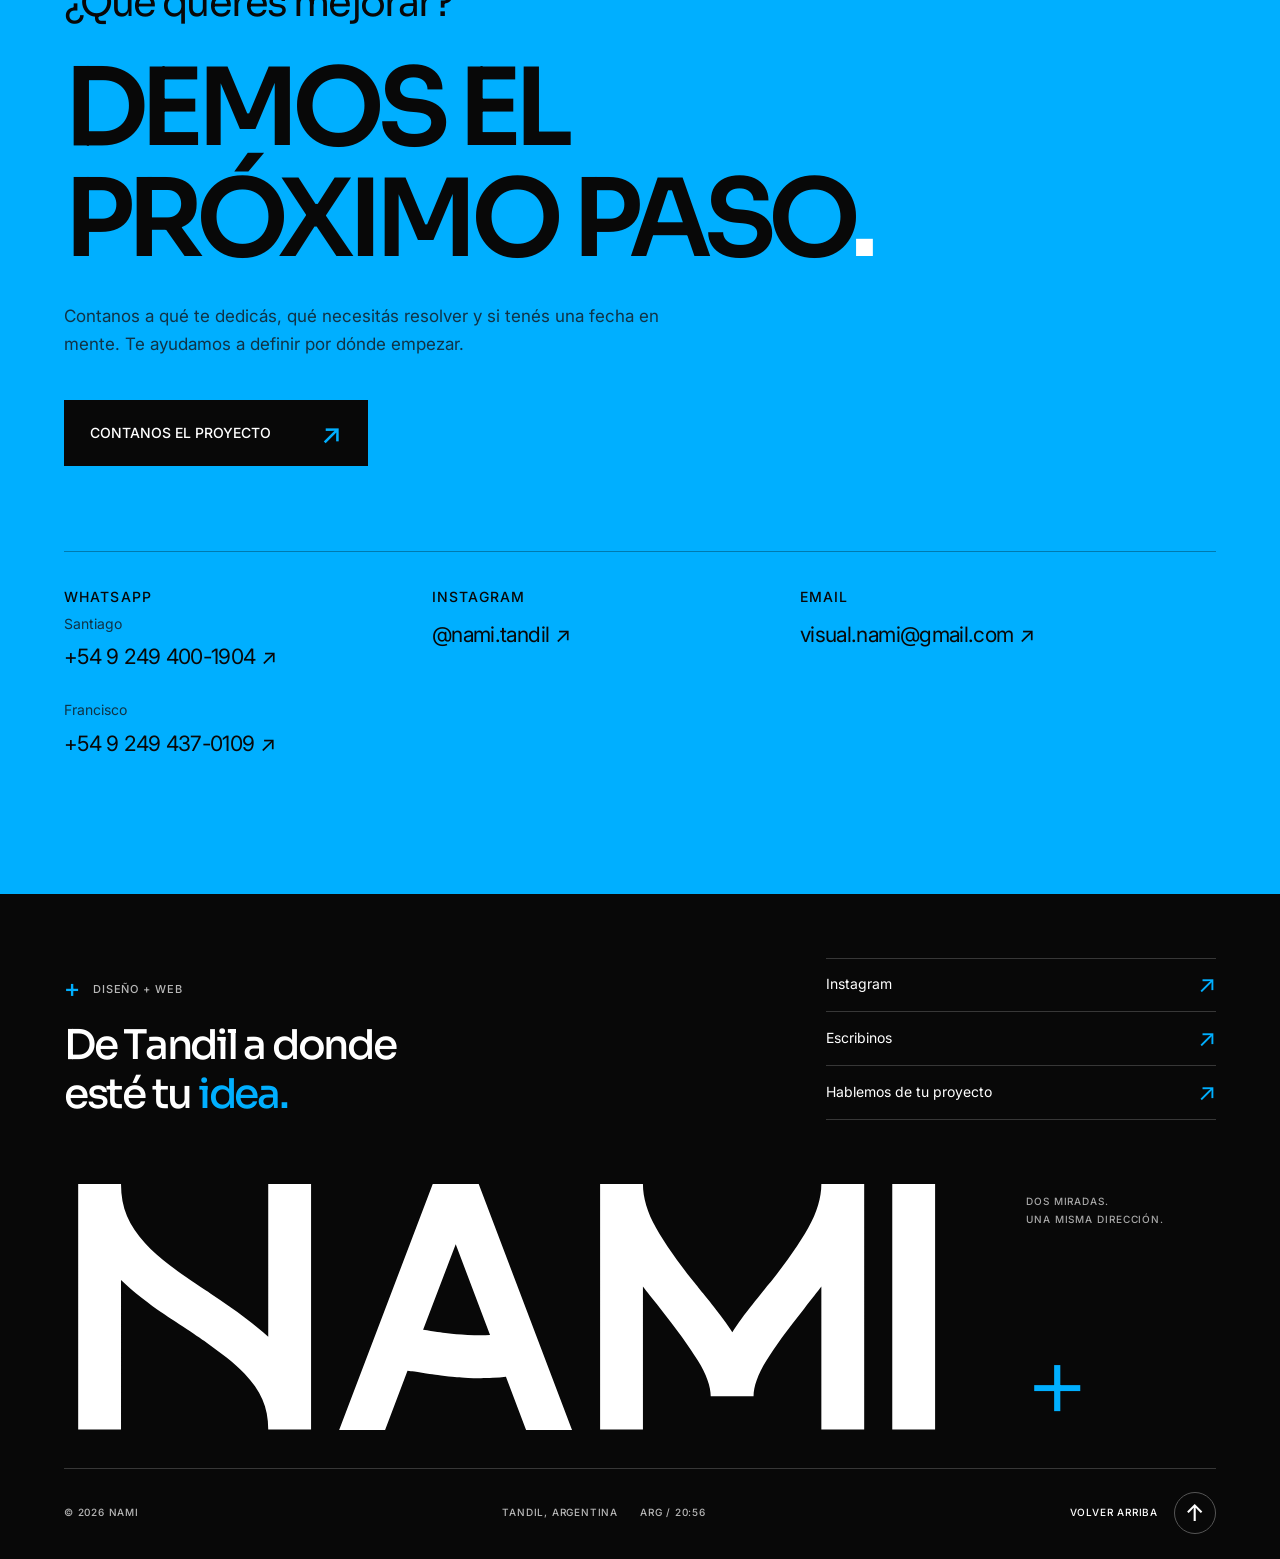
==== commit 62bf0d69: "feat: se agrego proyecto 3" ====
--- a/index.html
+++ b/index.html
@@ -439,15 +439,18 @@
             </div>
           </article>
           <article class="project project-three" data-reveal>
-            <button
+            <a
               class="project-open"
-              type="button"
-              data-project="2"
-              aria-label="Explorar Project 03, concepto de identidad visual"
+              href="jobs/product-landing.html"
+              aria-label="Explorar Project 03, landing page de Cordex"
             >
               <span class="project-visual visual-three"
-                ><span class="project-stamp">NAMI / ESTUDIO VISUAL 03</span
-                ><span class="brand-exploration"
+                ><img
+                  class="project-cover"
+                  src="https://images.higgs.ai/?default=1&amp;output=webp&amp;url=https%3A%2F%2Fd8j0ntlcm91z4.cloudfront.net%2Fuser_38xzZboKViGWJOttwIXH07lWA1P%2Fhf_20260906_211619_45cae3f3-ef0b-4c80-8102-d1b92a895304.png&amp;w=1920&amp;q=85"
+                  alt="Vista previa de la landing page de Cordex"
+                />
+                <span class="brand-exploration"
                   ><span>UNA<br />MISMA</span
                   ><span class="brand-exploration-last"
                     >VOZ<span class="cyan">.</span></span
@@ -458,11 +461,11 @@
                   >EXPLORAR ↗</span
                 ></span
               >
-            </button>
+            </a>
             <div class="project-info">
               <h3>Project 03 <span>↗</span></h3>
               <p>
-                Identidad visual / Diseño gráfico <span>CONCEPTO · 2026</span>
+                Diseño web / Producto digital <span>CONCEPTO · 2026</span>
               </p>
             </div>
           </article>
--- a/styles.css
+++ b/styles.css
@@ -1020,6 +1020,9 @@
   aspect-ratio: 2.4;
   background: #161616;
   color: white;
+}
+.visual-three .brand-exploration {
+  display: none;
 }
 .brand-exploration {
   padding: 9% 11%;
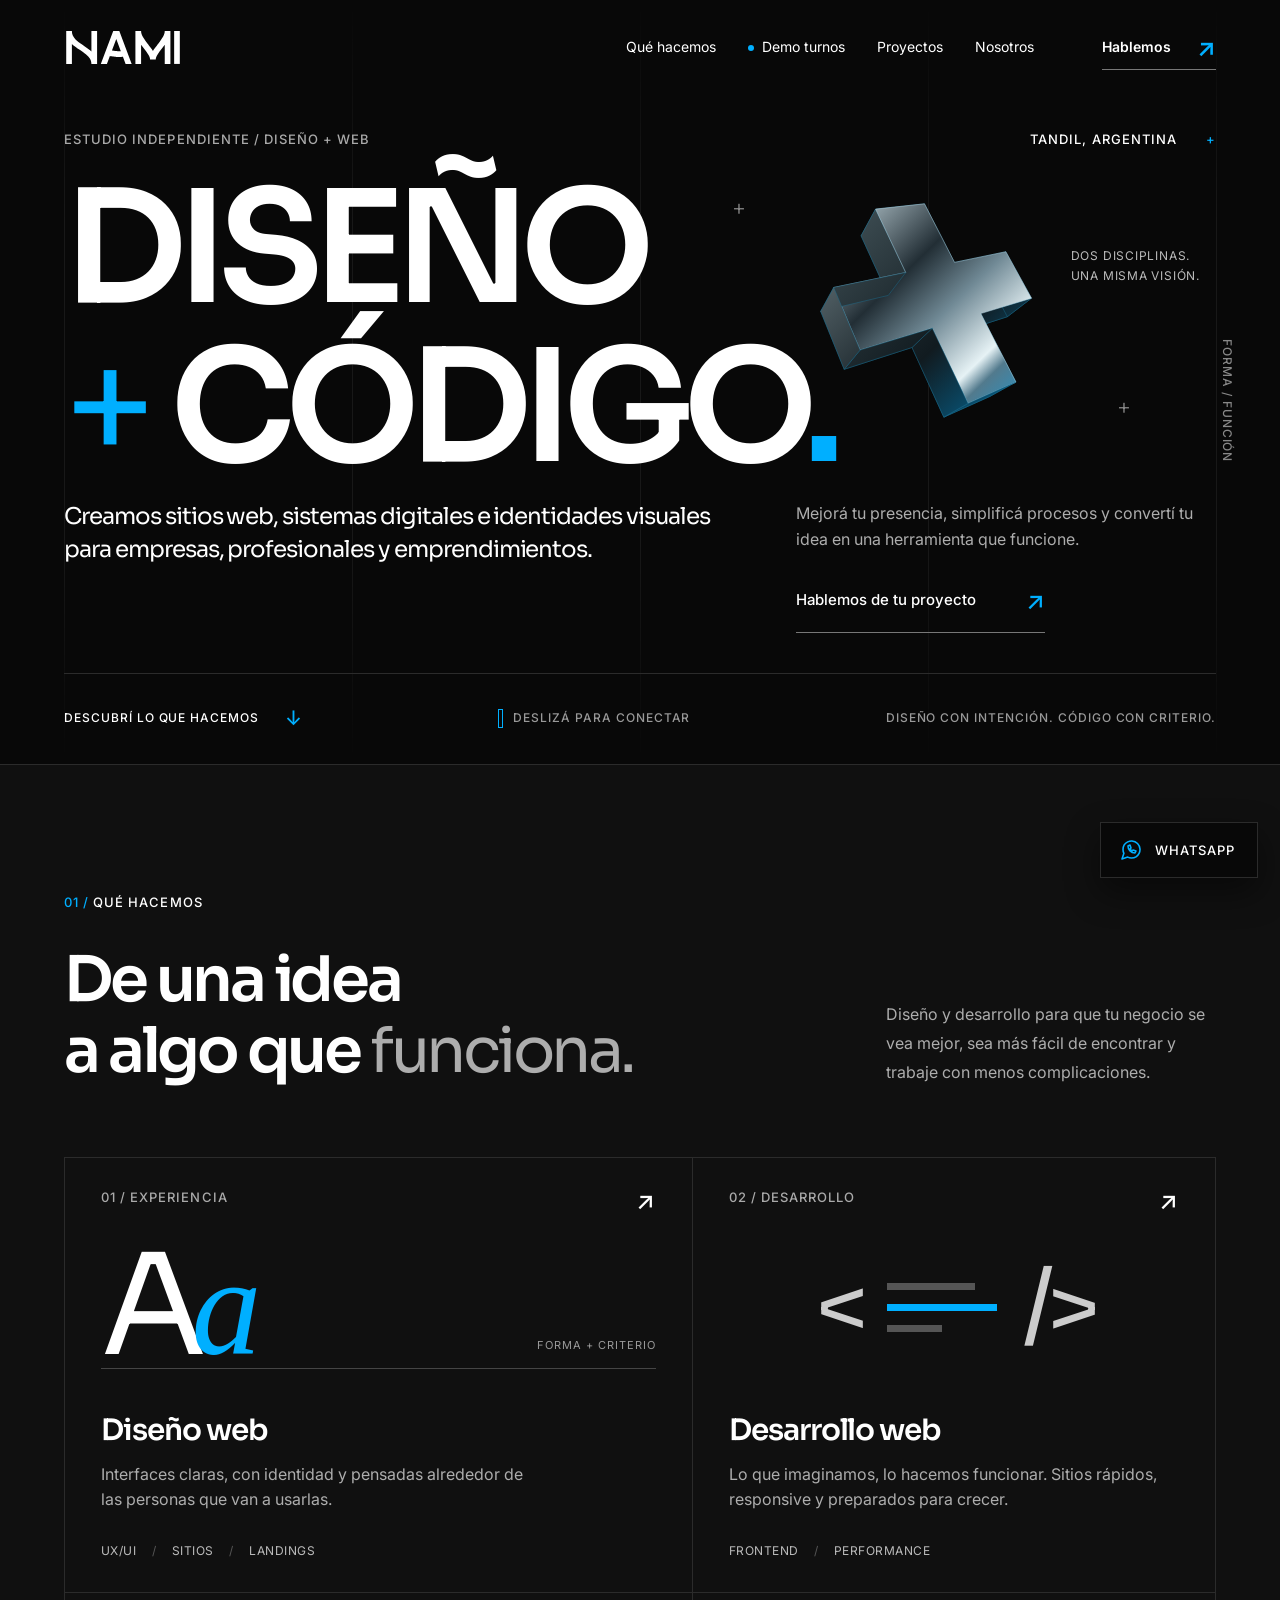
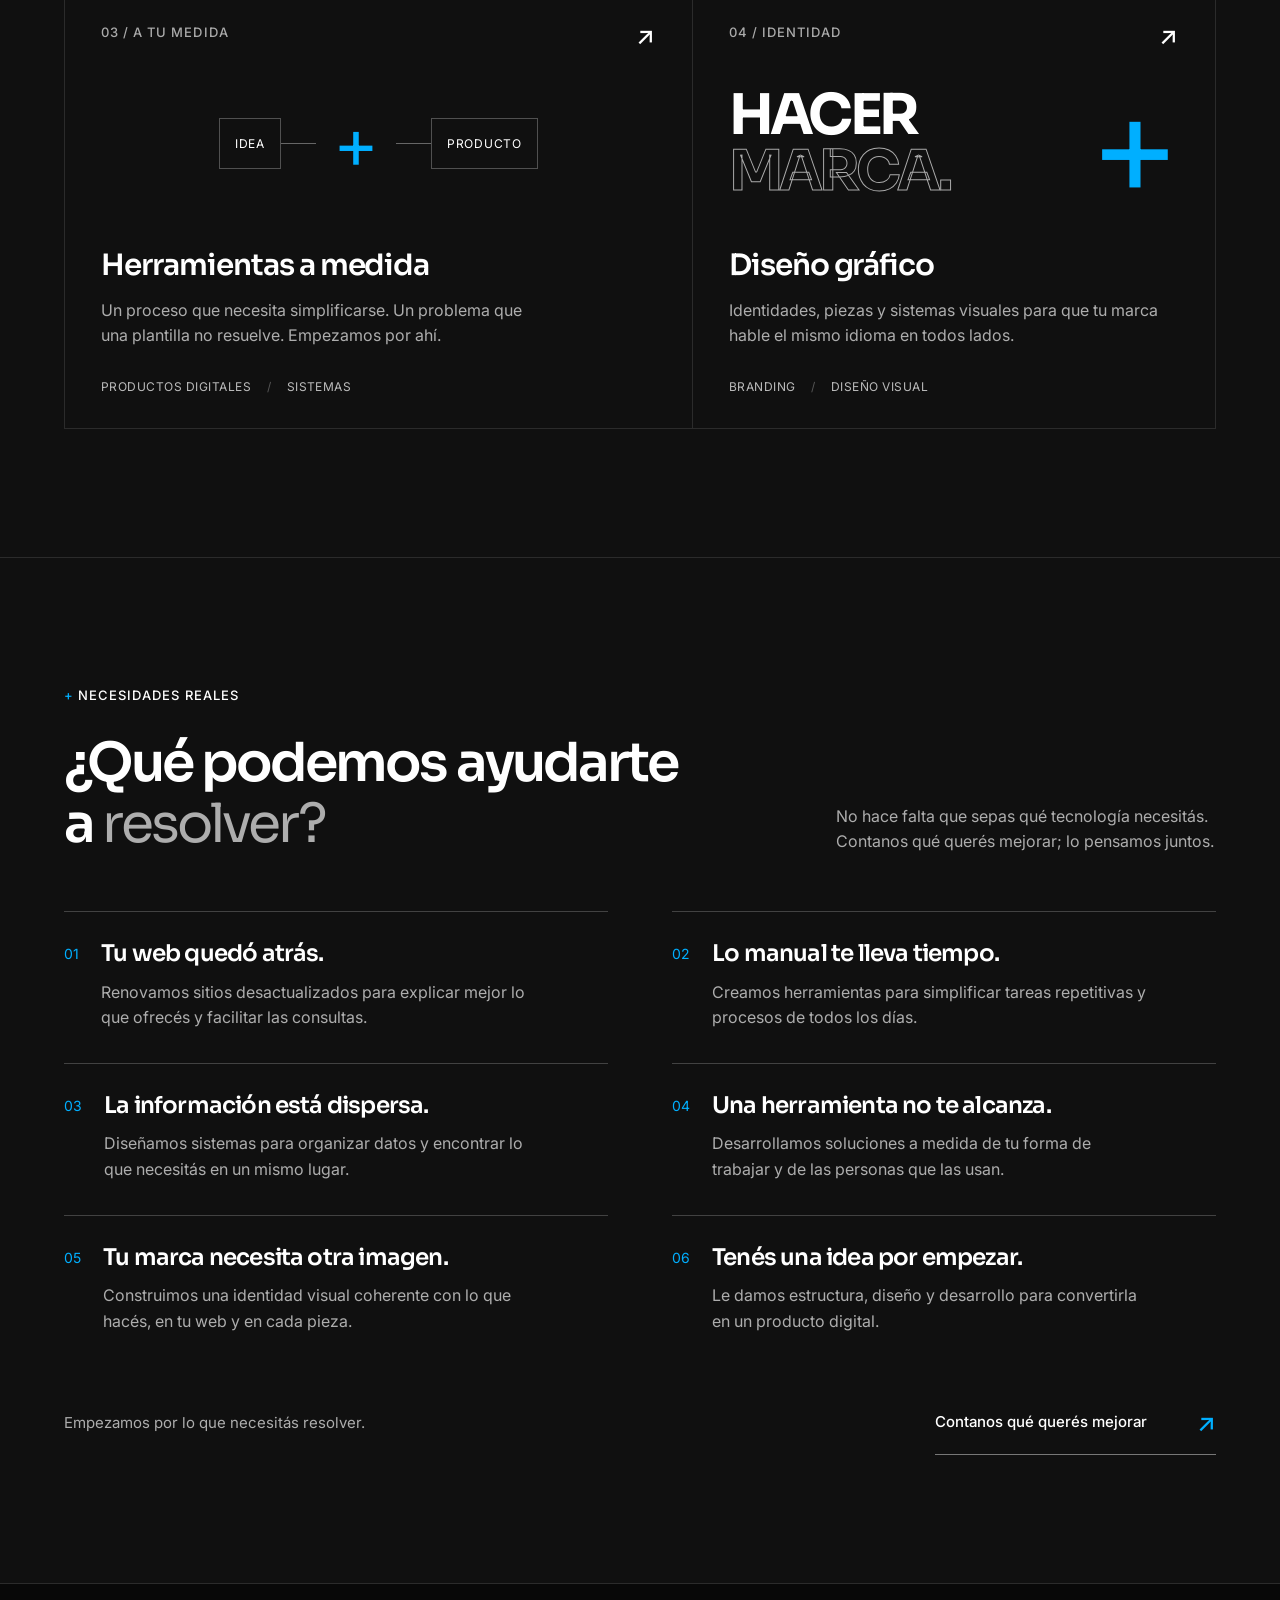
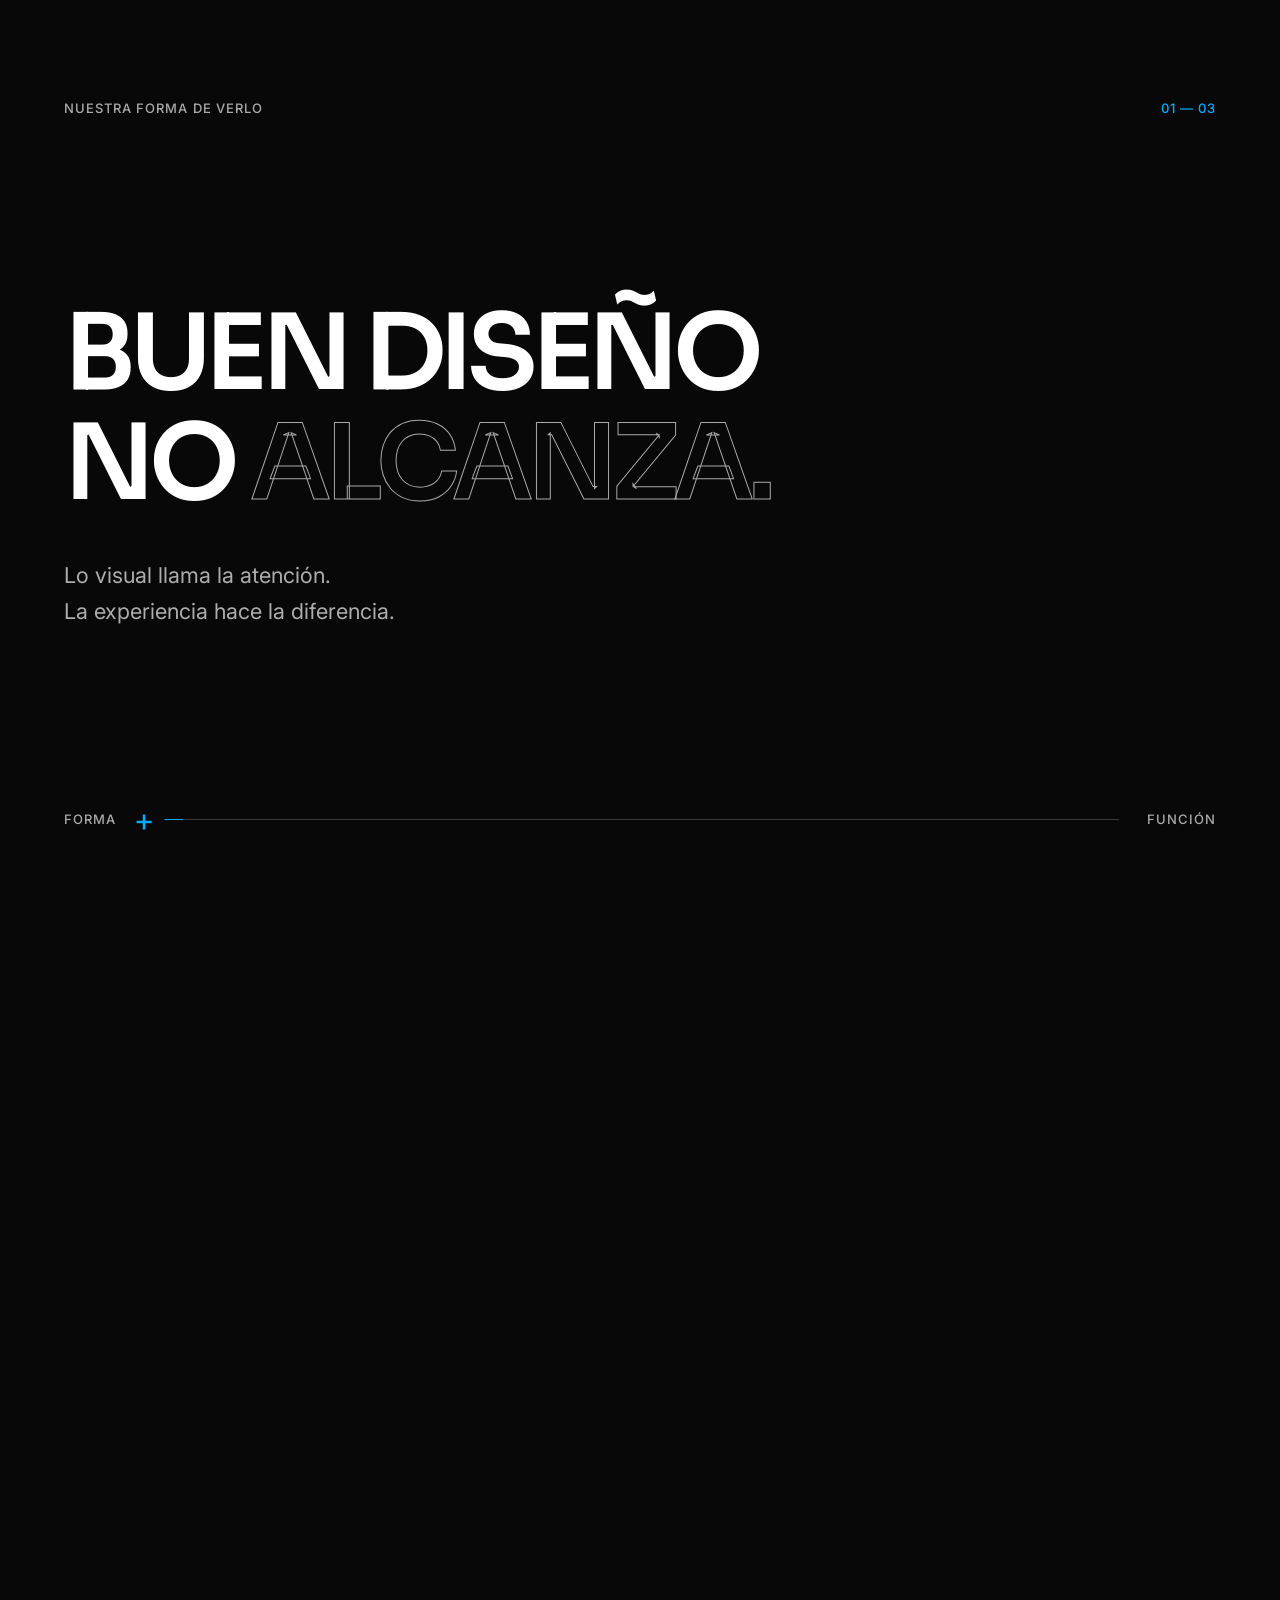
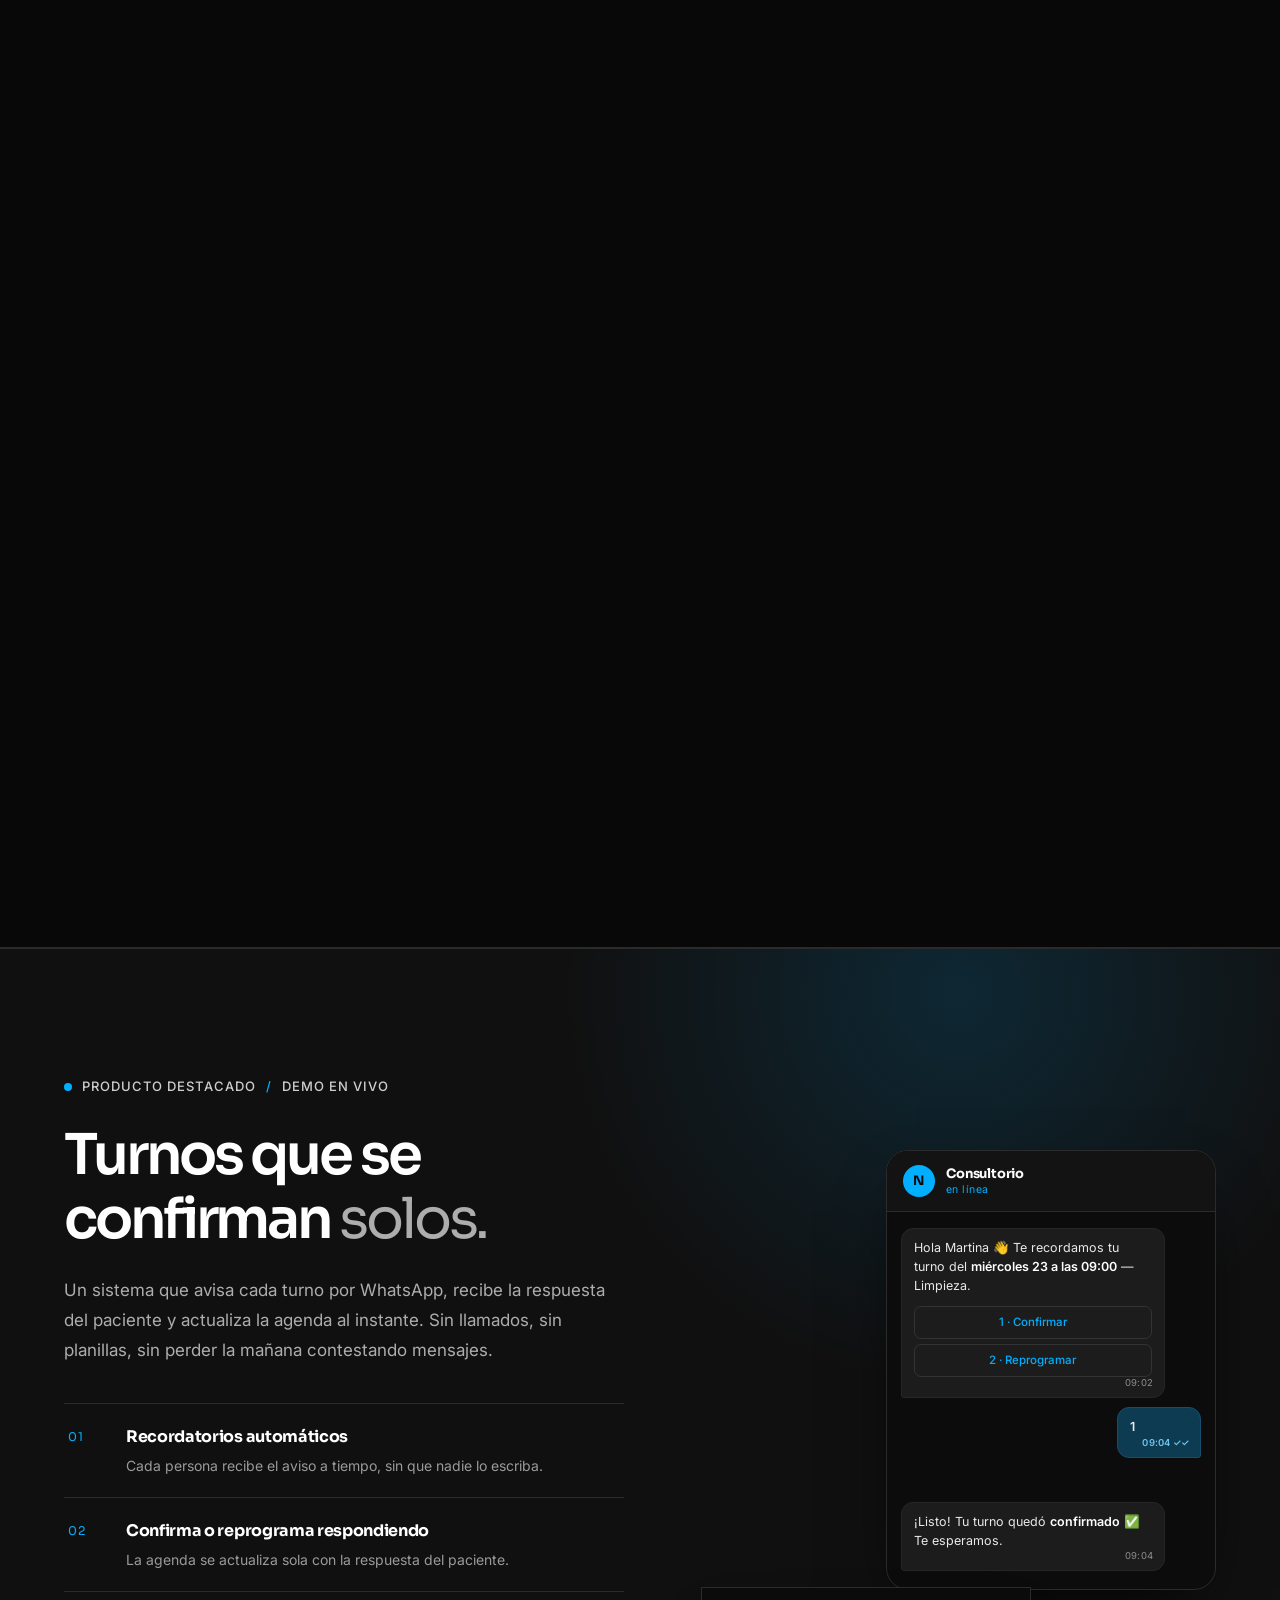
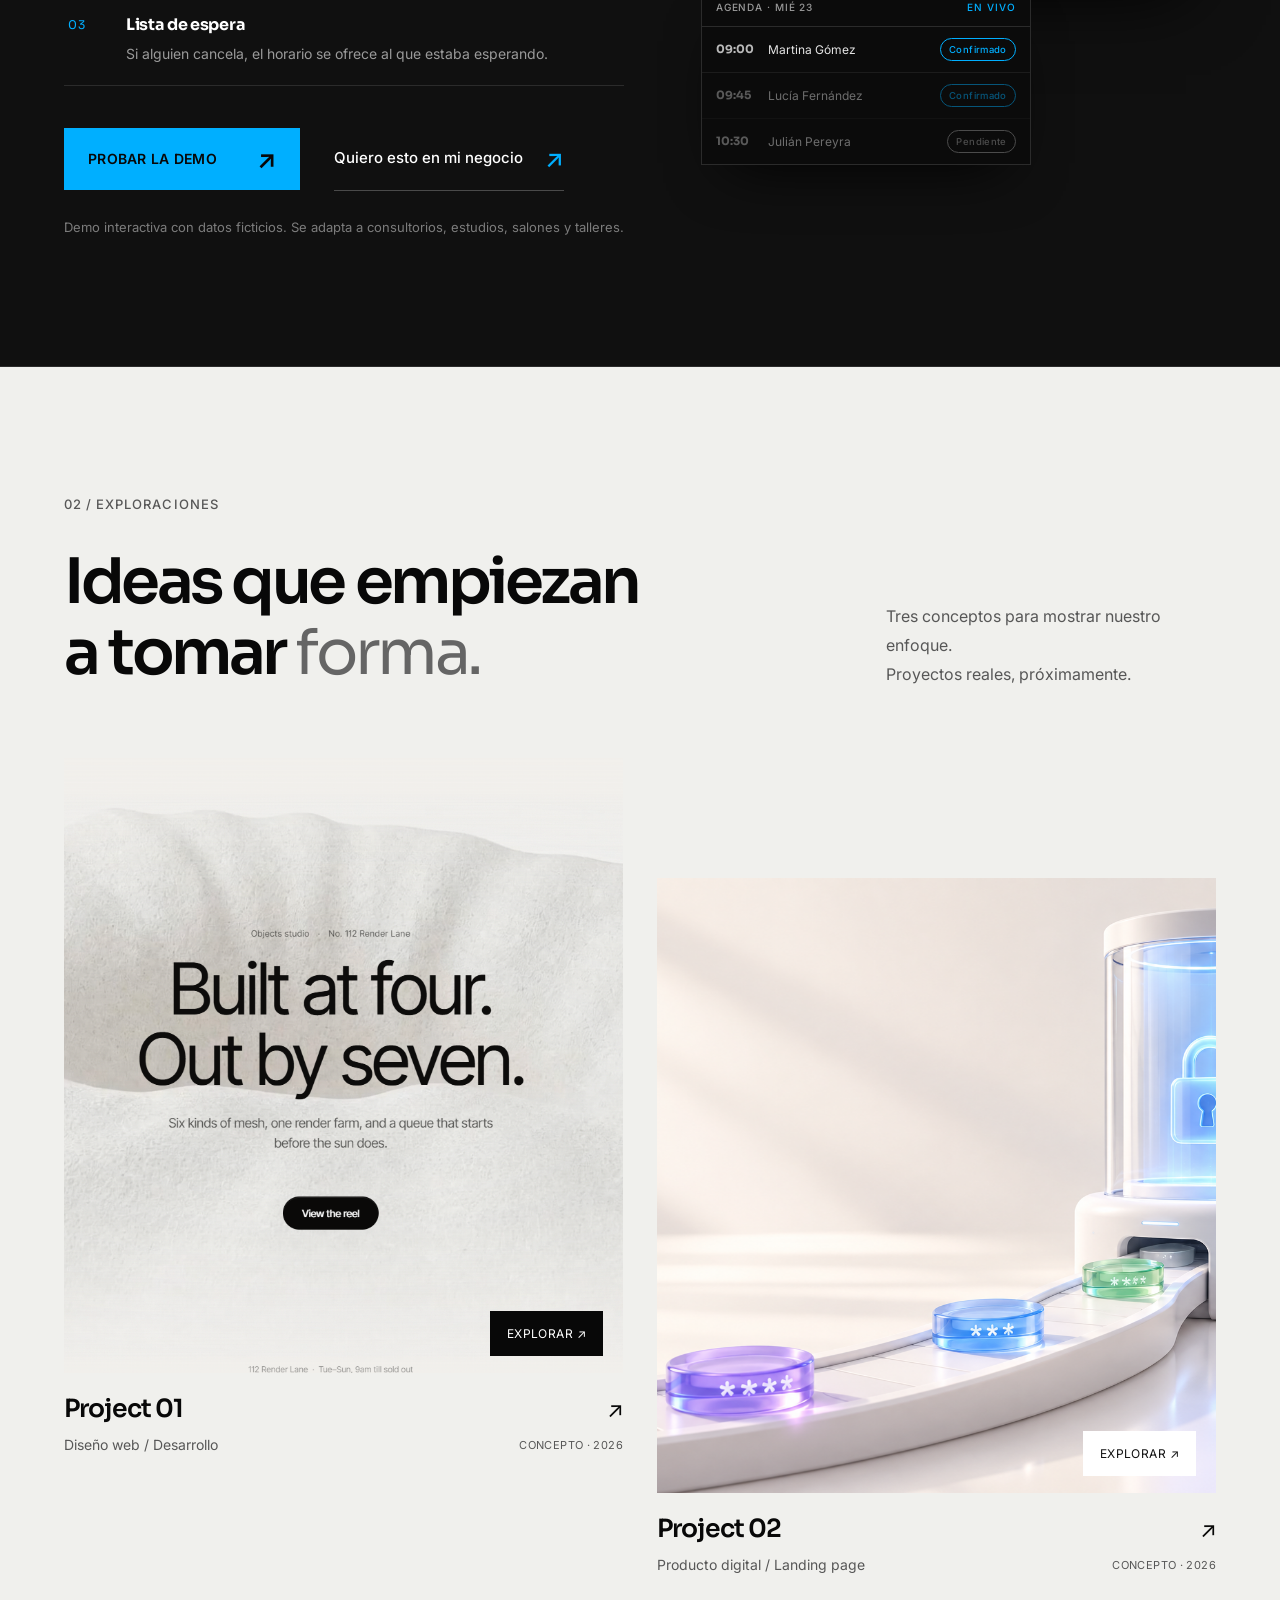
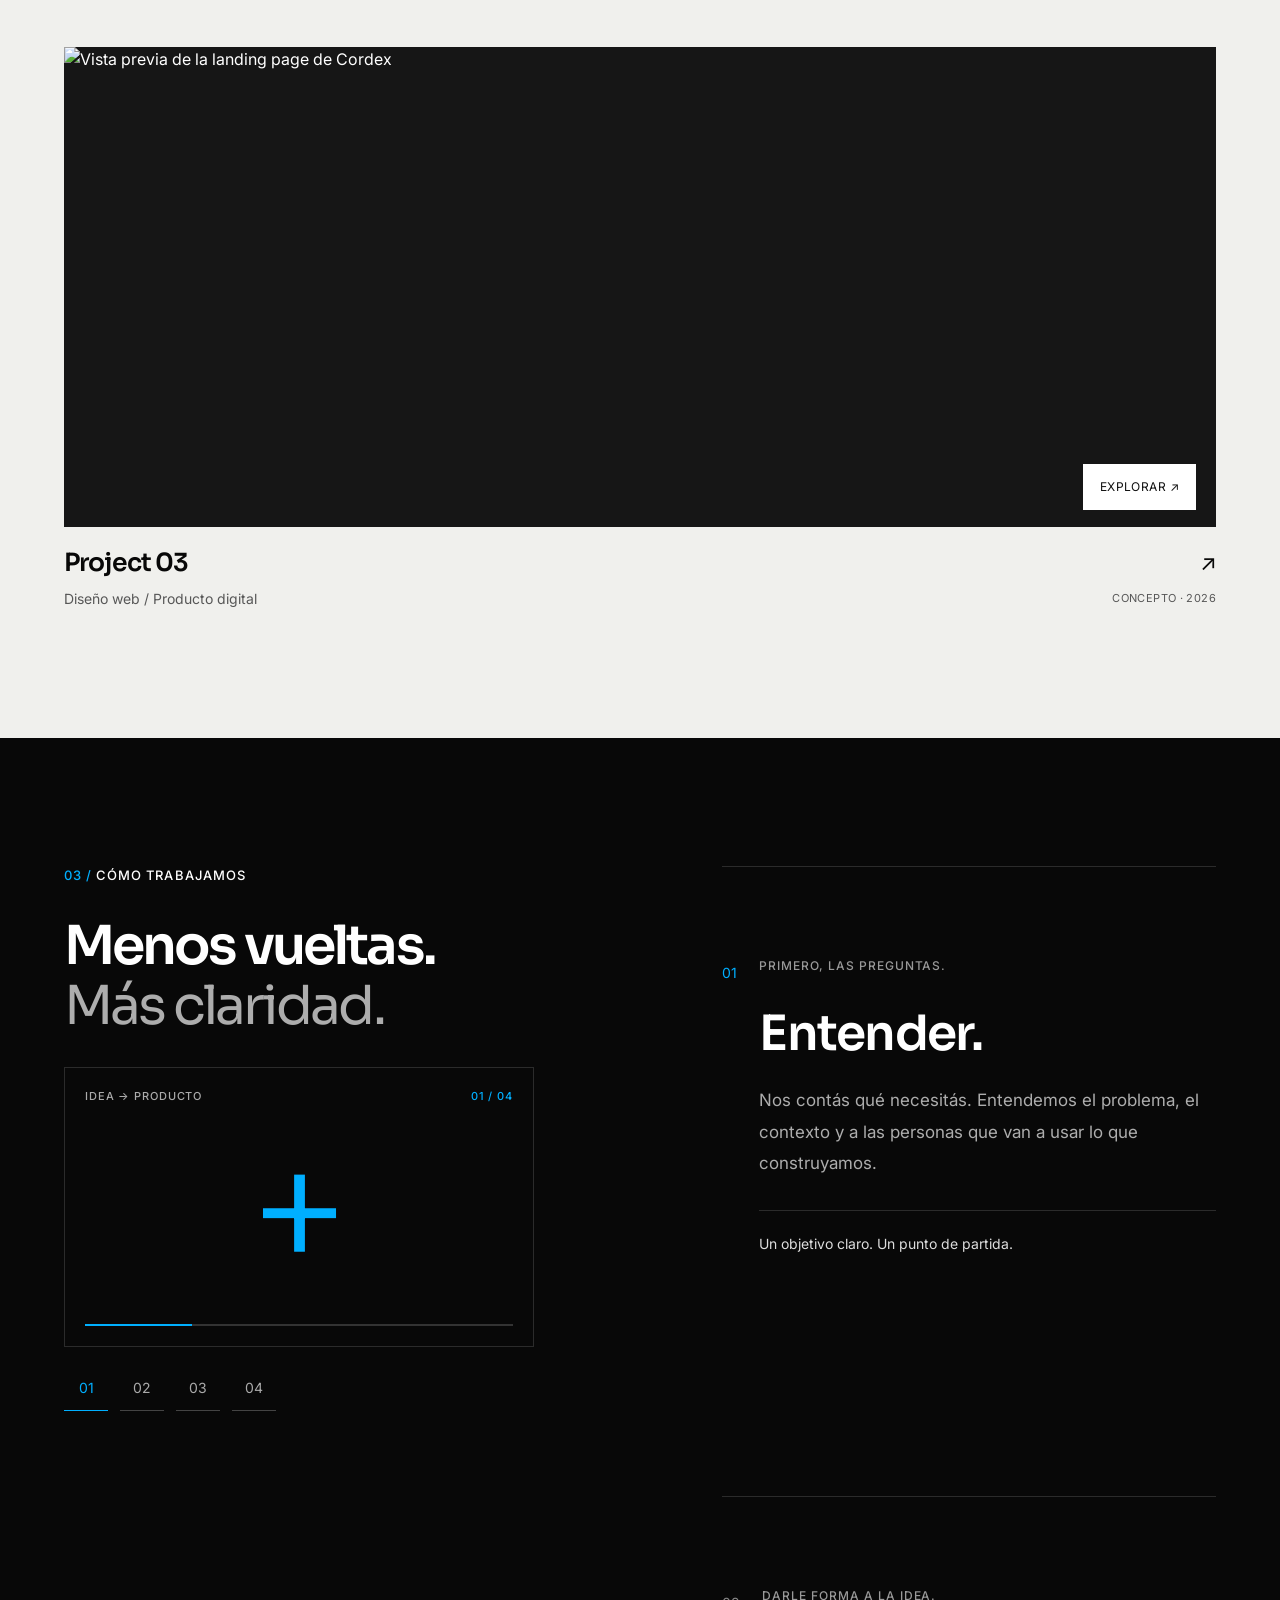
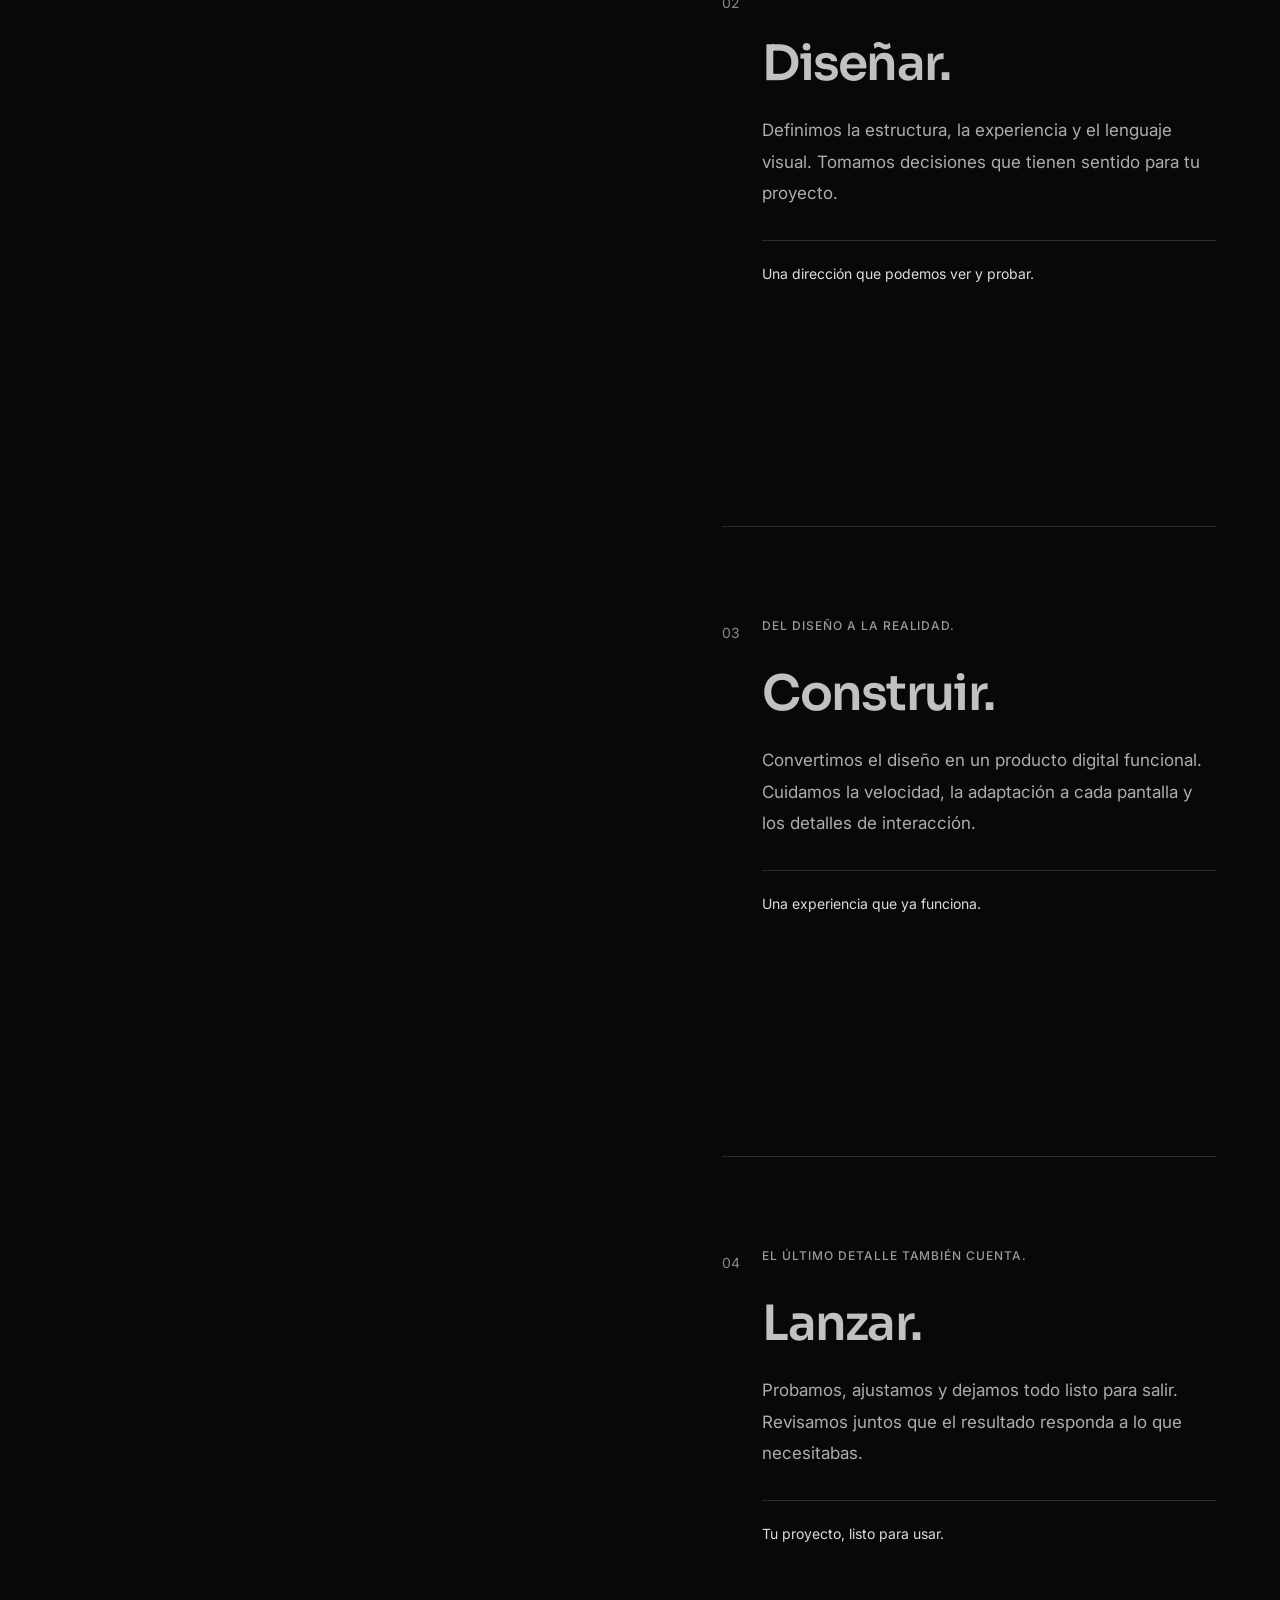
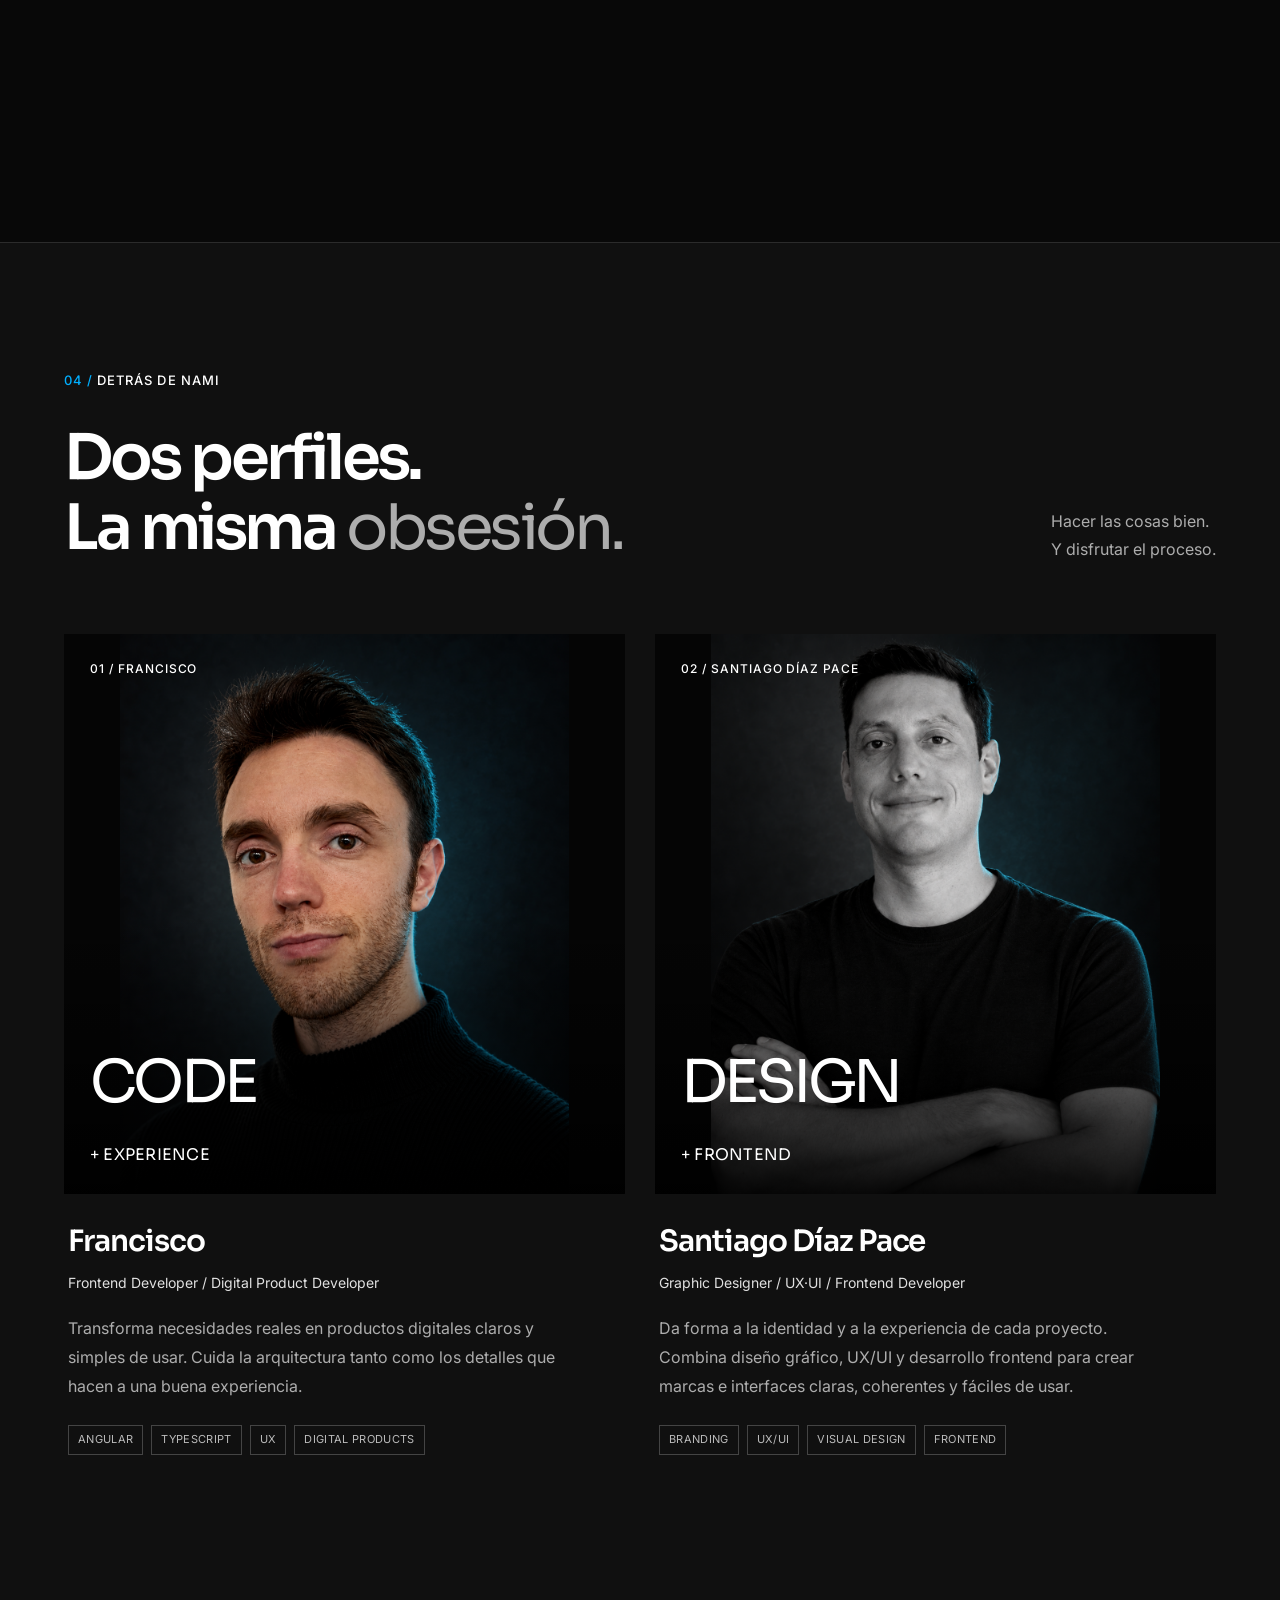
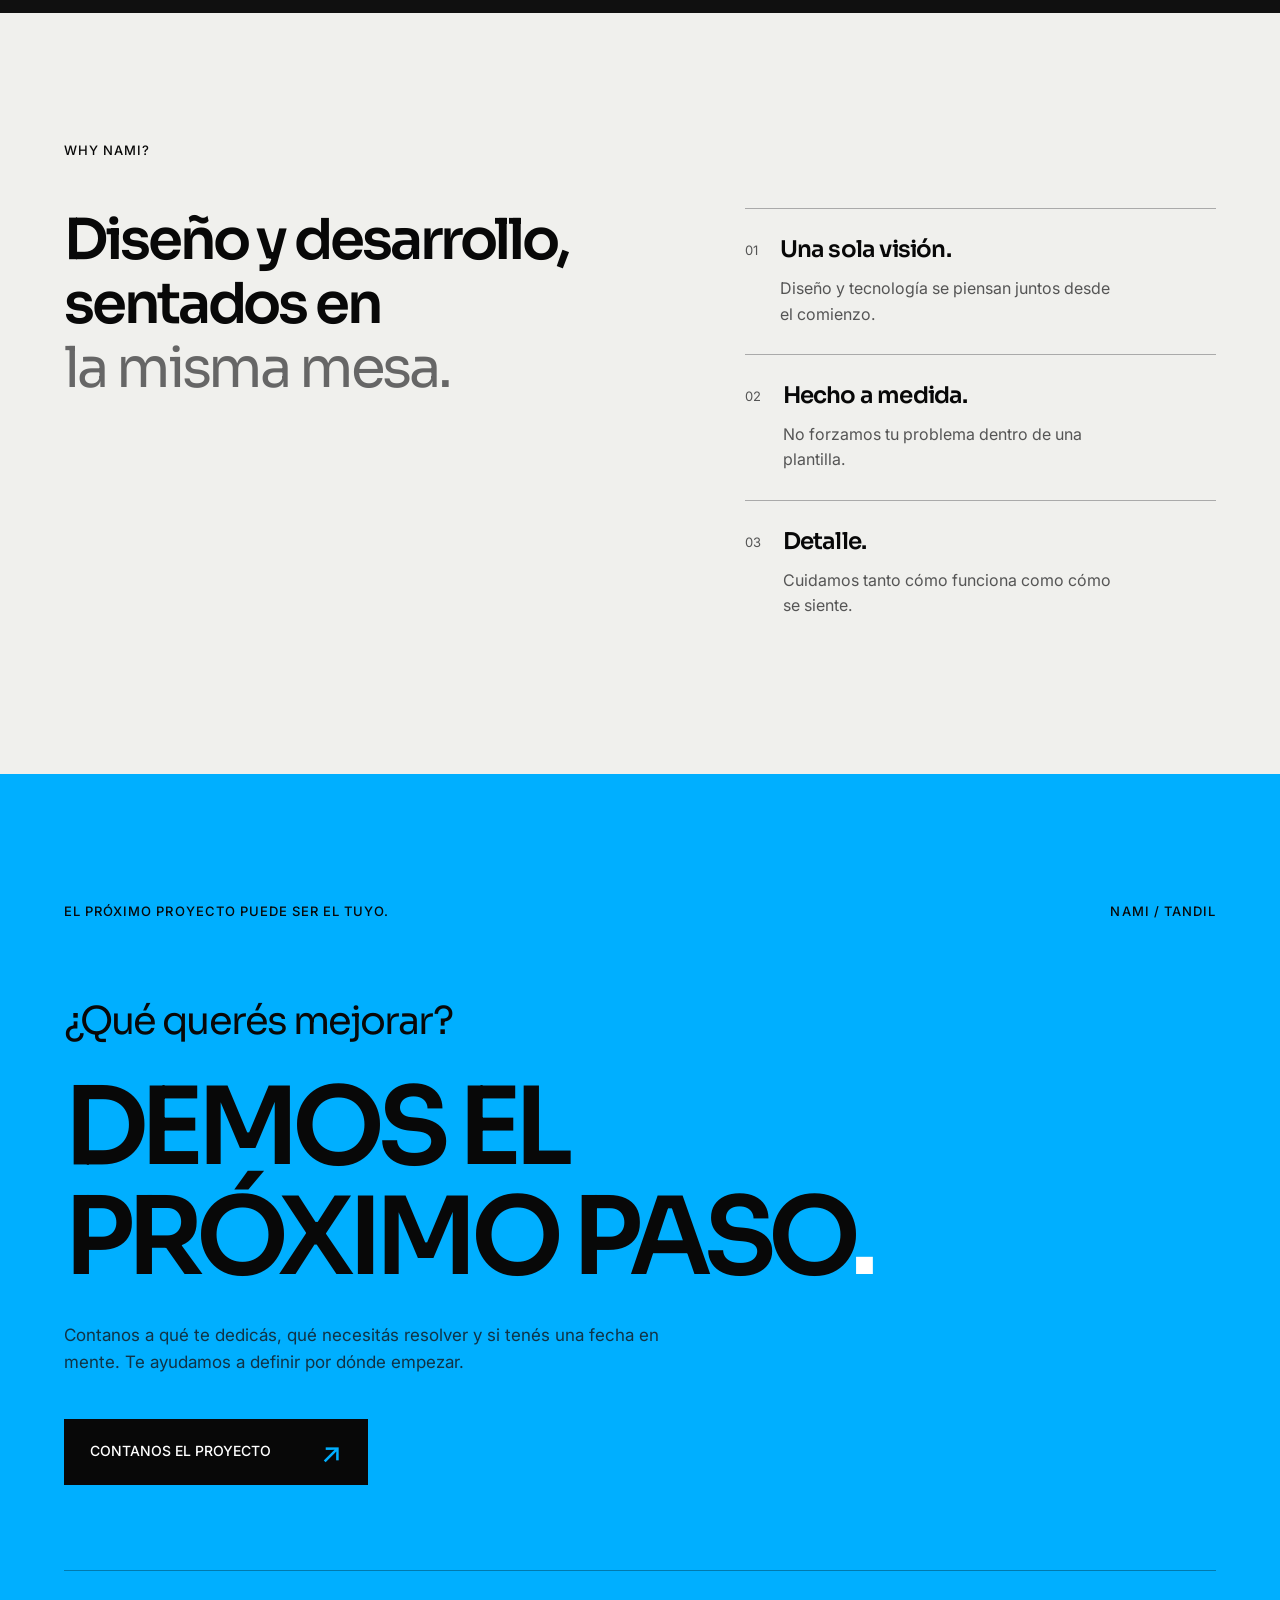
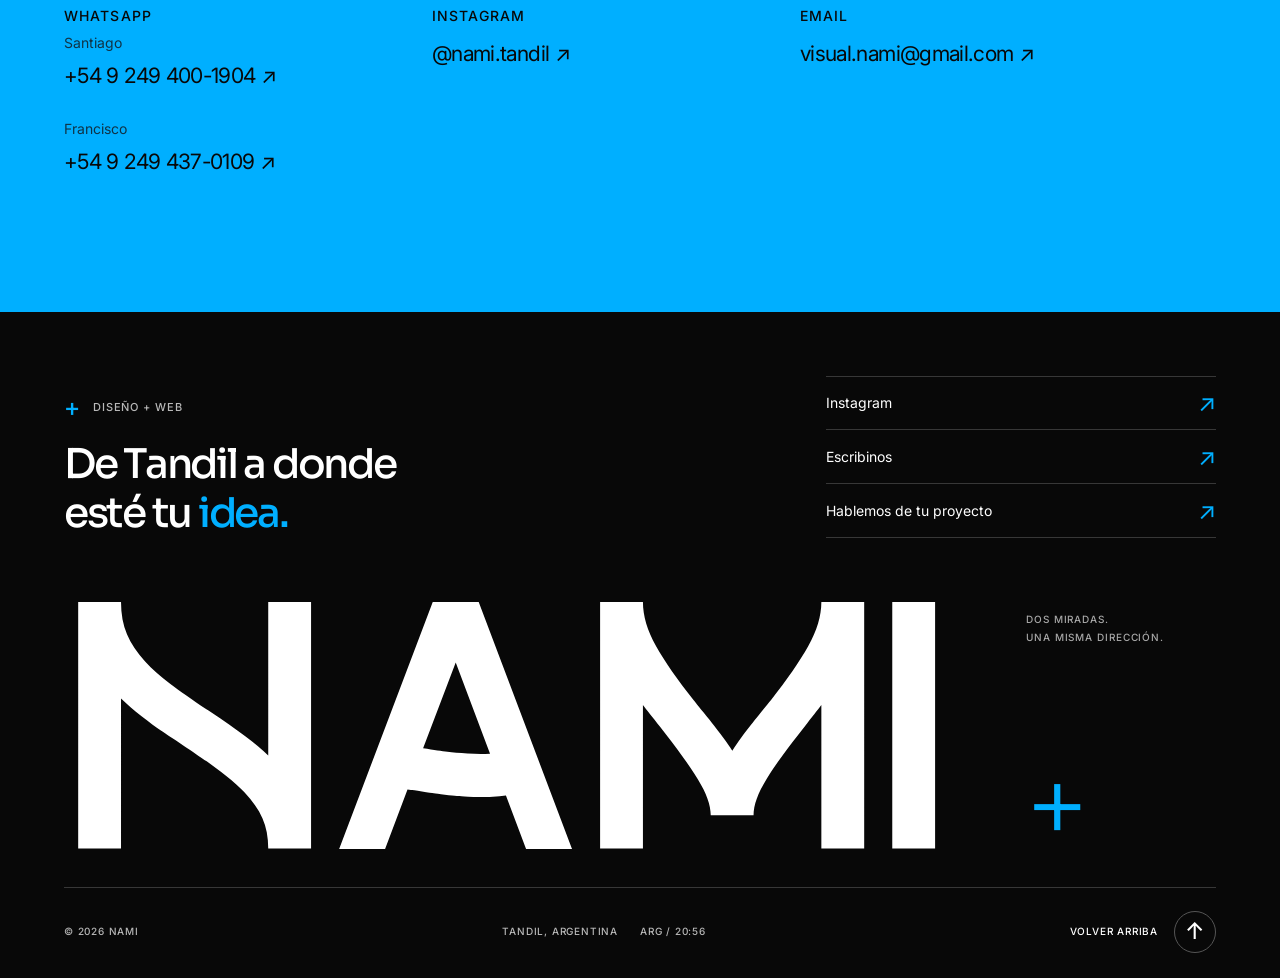
==== commit 7fe3a368: "feat: se agrego turnero" ====
--- a/index.html
+++ b/index.html
@@ -63,8 +63,9 @@
           height="868"
       /></a>
       <nav class="desktop-nav" aria-label="Navegación principal">
-        <a href="#servicios">Qué hacemos</a><a href="#proyectos">Proyectos</a
-        ><a href="#nosotros">Nosotros</a>
+        <a href="#servicios">Qué hacemos</a
+        ><a class="nav-featured" href="#demo-turnos">Demo turnos</a
+        ><a href="#proyectos">Proyectos</a><a href="#nosotros">Nosotros</a>
       </nav>
       <a class="header-contact" href="#contacto"
         >Hablemos <span aria-hidden="true">↗</span></a
@@ -86,10 +87,12 @@
       hidden
     >
       <a href="#servicios"><small>01</small>Qué hacemos</a
-      ><a href="#proyectos"><small>02</small>Proyectos</a
-      ><a href="#proceso"><small>03</small>Proceso</a
-      ><a href="#nosotros"><small>04</small>Nosotros</a
-      ><a href="#contacto"><small>05</small>Hablemos ↗</a>
+      ><a class="nav-featured" href="#demo-turnos"
+        ><small>02</small>Demo turnos</a
+      ><a href="#proyectos"><small>03</small>Proyectos</a
+      ><a href="#proceso"><small>04</small>Proceso</a
+      ><a href="#nosotros"><small>05</small>Nosotros</a
+      ><a href="#contacto"><small>06</small>Hablemos ↗</a>
       <p>TANDIL / ARGENTINA</p>
     </nav>
     <main id="contenido">
@@ -364,6 +367,123 @@
               <i></i><b>+</b>
             </div>
             <span>FUNCIÓN</span>
+          </div>
+        </div>
+      </section>
+
+      <section
+        class="featured section-pad"
+        id="demo-turnos"
+        aria-labelledby="featured-title"
+      >
+        <div class="featured-glow" aria-hidden="true"></div>
+        <div class="featured-inner">
+          <div class="featured-copy">
+            <p class="eyebrow featured-eyebrow">
+              <span class="live-dot" aria-hidden="true"></span> PRODUCTO
+              DESTACADO <span class="cyan">/</span> DEMO EN VIVO
+            </p>
+            <h2 id="featured-title" data-reveal>
+              Turnos que se<br />confirman <em>solos.</em>
+            </h2>
+            <p class="featured-lead" data-reveal>
+              Un sistema que avisa cada turno por WhatsApp, recibe la respuesta
+              del paciente y actualiza la agenda al instante. Sin llamados, sin
+              planillas, sin perder la mañana contestando mensajes.
+            </p>
+            <ul class="featured-list" data-reveal>
+              <li>
+                <span aria-hidden="true">01</span>
+                <div>
+                  <b>Recordatorios automáticos</b>
+                  <p>Cada persona recibe el aviso a tiempo, sin que nadie lo escriba.</p>
+                </div>
+              </li>
+              <li>
+                <span aria-hidden="true">02</span>
+                <div>
+                  <b>Confirma o reprograma respondiendo</b>
+                  <p>La agenda se actualiza sola con la respuesta del paciente.</p>
+                </div>
+              </li>
+              <li>
+                <span aria-hidden="true">03</span>
+                <div>
+                  <b>Lista de espera</b>
+                  <p>Si alguien cancela, el horario se ofrece al que estaba esperando.</p>
+                </div>
+              </li>
+            </ul>
+            <div class="featured-actions" data-reveal>
+              <a
+                class="featured-cta magnetic"
+                href="demo-turnos/demo_turnos_whatsapp_nami.html"
+                target="_blank"
+                rel="noopener"
+                >PROBAR LA DEMO <span aria-hidden="true">↗</span></a
+              >
+              <a class="text-link featured-secondary" href="#contacto"
+                >Quiero esto en mi negocio <span aria-hidden="true">↗</span></a
+              >
+            </div>
+            <p class="featured-note">
+              Demo interactiva con datos ficticios. Se adapta a consultorios,
+              estudios, salones y talleres.
+            </p>
+          </div>
+          <div class="featured-demo" data-reveal>
+            <div class="demo-stage" aria-hidden="true">
+              <div class="demo-phone">
+                <div class="demo-phone-top">
+                  <i class="demo-avatar">N</i>
+                  <div class="demo-phone-id">
+                    <b>Consultorio</b><small>en línea</small>
+                  </div>
+                </div>
+                <div class="demo-chat">
+                  <div class="demo-msg msg-bot m1">
+                    Hola Martina 👋 Te recordamos tu turno del
+                    <b>miércoles 23 a las 09:00</b> — Limpieza.
+                    <span class="demo-quick"
+                      ><i>1 · Confirmar</i><i>2 · Reprogramar</i></span
+                    >
+                    <span class="demo-time">09:02</span>
+                  </div>
+                  <div class="demo-msg msg-me m2">
+                    1 <span class="demo-time">09:04 ✓✓</span>
+                  </div>
+                  <div class="demo-typing"><i></i><i></i><i></i></div>
+                  <div class="demo-msg msg-bot m3">
+                    ¡Listo! Tu turno quedó <b>confirmado</b> ✅ Te esperamos.
+                    <span class="demo-time">09:04</span>
+                  </div>
+                </div>
+              </div>
+              <div class="demo-agenda">
+                <div class="demo-agenda-head">
+                  <span>AGENDA · MIÉ 23</span><em>EN VIVO</em>
+                </div>
+                <div class="demo-row is-active">
+                  <b>09:00</b><span>Martina Gómez</span>
+                  <span class="demo-status"
+                    ><i class="st st-wait">Pendiente</i
+                    ><i class="st st-ok">Confirmado</i></span
+                  >
+                </div>
+                <div class="demo-row">
+                  <b>09:45</b><span>Lucía Fernández</span>
+                  <span class="demo-status"
+                    ><i class="st st-ok is-static">Confirmado</i></span
+                  >
+                </div>
+                <div class="demo-row">
+                  <b>10:30</b><span>Julián Pereyra</span>
+                  <span class="demo-status"
+                    ><i class="st st-wait is-static">Pendiente</i></span
+                  >
+                </div>
+              </div>
+            </div>
           </div>
         </div>
       </section>
--- a/styles.css
+++ b/styles.css
@@ -232,6 +232,20 @@
 .desktop-nav a[aria-current]::after {
   transform: scaleX(1);
 }
+.desktop-nav .nav-featured {
+  gap: 8px;
+}
+.desktop-nav .nav-featured::before {
+  content: "";
+  width: 6px;
+  height: 6px;
+  border-radius: 50%;
+  background: var(--cyan);
+  flex-shrink: 0;
+}
+.desktop-nav .nav-featured::after {
+  left: 14px;
+}
 .header-contact {
   border-bottom: 1px solid #777;
   margin-left: 28px;
@@ -800,6 +814,489 @@
 .motion-ready .manifesto-scene:first-child {
   opacity: 1;
   visibility: visible;
+}
+/* ===== Producto destacado · demo de turnos ===== */
+.featured {
+  position: relative;
+  overflow: hidden;
+  background: var(--surface);
+  border-top: 1px solid var(--line);
+  border-bottom: 1px solid var(--line);
+}
+.featured-glow {
+  position: absolute;
+  inset: -40% -10% auto auto;
+  width: min(900px, 90%);
+  aspect-ratio: 1;
+  background: radial-gradient(circle, #00afff26, transparent 62%);
+  pointer-events: none;
+}
+.featured-inner {
+  position: relative;
+  display: grid;
+  grid-template-columns: minmax(0, 1fr) minmax(0, 0.92fr);
+  gap: clamp(40px, 6vw, 96px);
+  align-items: center;
+}
+.featured-eyebrow {
+  display: flex;
+  align-items: center;
+  gap: 10px;
+  color: #cfcfcf;
+  margin-bottom: 26px;
+}
+.live-dot {
+  width: 8px;
+  height: 8px;
+  flex-shrink: 0;
+  border-radius: 50%;
+  background: var(--cyan);
+  box-shadow: 0 0 0 0 #00afff80;
+  animation: live-pulse 2.2s var(--ease) infinite;
+}
+@keyframes live-pulse {
+  70%,
+  100% {
+    box-shadow: 0 0 0 9px #00afff00;
+  }
+}
+.featured h2 {
+  font-size: clamp(32px, 4.4vw, 66px);
+}
+.featured-lead {
+  max-width: 50ch;
+  margin-top: 26px;
+  font-size: 1.0625rem;
+  line-height: 1.75;
+}
+.featured-list {
+  list-style: none;
+  margin: 38px 0 0;
+  padding: 0;
+  display: grid;
+  gap: 1px;
+  background: var(--line);
+  border-block: 1px solid var(--line);
+}
+.featured-list li {
+  display: grid;
+  grid-template-columns: 42px minmax(0, 1fr);
+  gap: 16px;
+  align-items: start;
+  padding: 20px 4px;
+  background: var(--surface);
+  transition: background 0.3s var(--ease);
+}
+.featured-list li:hover {
+  background: #161616;
+}
+.featured-list li > span {
+  font-family: var(--display);
+  font-size: 12px;
+  letter-spacing: 0.06em;
+  color: var(--cyan);
+  padding-top: 3px;
+}
+.featured-list b {
+  font-family: var(--display);
+  font-size: 1rem;
+  letter-spacing: -0.02em;
+}
+.featured-list p {
+  margin-top: 5px;
+  font-size: 0.875rem;
+  line-height: 1.6;
+  color: #9a9a9a;
+}
+.featured-actions {
+  display: flex;
+  flex-wrap: wrap;
+  align-items: center;
+  gap: 18px 34px;
+  margin-top: 40px;
+}
+.featured-cta {
+  display: inline-flex;
+  align-items: center;
+  justify-content: space-between;
+  gap: 40px;
+  min-height: 62px;
+  padding: 18px 24px;
+  background: var(--cyan);
+  color: var(--ink);
+  font-size: 14px;
+  font-weight: 600;
+  letter-spacing: 0.02em;
+  transition:
+    background 0.22s var(--ease),
+    color 0.22s var(--ease),
+    transform 0.14s var(--ease);
+}
+.featured-cta > span {
+  font-size: 26px;
+  line-height: 1;
+}
+.featured-cta:hover {
+  background: white;
+}
+.featured-cta:active {
+  transform: scale(0.98);
+}
+.featured-secondary {
+  gap: 22px;
+  border-color: #4a4a4a;
+}
+.featured-note {
+  margin-top: 26px;
+  font-size: 0.8125rem;
+  color: #7c7c7c;
+}
+.featured-demo {
+  min-width: 0;
+}
+.demo-stage {
+  position: relative;
+  padding-bottom: 175px;
+}
+.demo-phone {
+  width: min(330px, 100%);
+  margin-left: auto;
+  border: 1px solid var(--line);
+  border-radius: 22px;
+  background: #0c0c0c;
+  overflow: hidden;
+  box-shadow: 0 30px 70px -30px #000;
+}
+.demo-phone-top {
+  display: flex;
+  align-items: center;
+  gap: 11px;
+  padding: 14px 16px;
+  border-bottom: 1px solid var(--line);
+  background: #131313;
+}
+.demo-avatar {
+  width: 32px;
+  height: 32px;
+  flex-shrink: 0;
+  display: grid;
+  place-items: center;
+  border-radius: 50%;
+  background: var(--cyan);
+  color: var(--ink);
+  font-family: var(--display);
+  font-style: normal;
+  font-size: 13px;
+  font-weight: 700;
+}
+.demo-phone-id {
+  display: grid;
+  line-height: 1.3;
+}
+.demo-phone-id b {
+  font-family: var(--display);
+  font-size: 13px;
+  letter-spacing: -0.01em;
+}
+.demo-phone-id small {
+  font-size: 10.5px;
+  letter-spacing: 0.04em;
+  color: var(--cyan);
+}
+.demo-chat {
+  display: flex;
+  flex-direction: column;
+  justify-content: flex-end;
+  gap: 9px;
+  min-height: 292px;
+  padding: 16px 14px 18px;
+}
+.demo-msg {
+  max-width: 88%;
+  padding: 10px 12px 20px;
+  border-radius: 12px;
+  font-size: 12.5px;
+  line-height: 1.5;
+  color: #e9e9e9;
+  position: relative;
+}
+.demo-msg b {
+  font-weight: 600;
+  color: white;
+}
+.msg-bot {
+  align-self: flex-start;
+  background: #1c1c1c;
+  border: 1px solid #262626;
+  border-bottom-left-radius: 3px;
+}
+.msg-me {
+  align-self: flex-end;
+  min-width: 84px;
+  background: #0d3b52;
+  border: 1px solid #14506e;
+  border-bottom-right-radius: 3px;
+  font-weight: 600;
+}
+.demo-time {
+  position: absolute;
+  right: 11px;
+  bottom: 7px;
+  font-size: 9.5px;
+  letter-spacing: 0.02em;
+  color: #8d8d8d;
+}
+.msg-me .demo-time {
+  color: #6fc6ef;
+}
+.demo-quick {
+  display: grid;
+  gap: 5px;
+  margin-top: 10px;
+}
+.demo-quick i {
+  display: block;
+  padding: 7px 10px;
+  border: 1px solid #333;
+  border-radius: 7px;
+  font-style: normal;
+  font-size: 11.5px;
+  font-weight: 500;
+  text-align: center;
+  color: var(--cyan);
+}
+.demo-typing {
+  align-self: flex-start;
+  display: flex;
+  align-items: center;
+  gap: 4px;
+  height: 26px;
+  padding: 0 13px;
+  border-radius: 12px;
+  border: 1px solid #262626;
+  background: #1c1c1c;
+  opacity: 0;
+}
+.demo-typing i {
+  width: 5px;
+  height: 5px;
+  border-radius: 50%;
+  background: #8d8d8d;
+}
+.demo-agenda {
+  position: absolute;
+  left: 0;
+  bottom: 0;
+  width: min(330px, 86%);
+  border: 1px solid var(--line);
+  background: #0c0c0cf2;
+  backdrop-filter: blur(6px);
+  box-shadow: 0 26px 60px -28px #000;
+}
+.demo-agenda-head {
+  display: flex;
+  align-items: center;
+  justify-content: space-between;
+  gap: 12px;
+  padding: 11px 14px;
+  border-bottom: 1px solid var(--line);
+  font-size: 10px;
+  font-weight: 500;
+  letter-spacing: 0.09em;
+  color: #9a9a9a;
+}
+.demo-agenda-head em {
+  font-style: normal;
+  color: var(--cyan);
+}
+.demo-row {
+  display: grid;
+  grid-template-columns: 42px minmax(0, 1fr) auto;
+  gap: 10px;
+  align-items: center;
+  padding: 11px 14px;
+  border-bottom: 1px solid #1c1c1c;
+  font-size: 12px;
+}
+.demo-row:last-child {
+  border-bottom: 0;
+}
+.demo-row b {
+  font-family: var(--display);
+  font-size: 11.5px;
+  color: #b9b9b9;
+}
+.demo-row > span:not(.demo-status) {
+  color: #e4e4e4;
+  overflow: hidden;
+  text-overflow: ellipsis;
+  white-space: nowrap;
+}
+.demo-row:not(.is-active) {
+  opacity: 0.45;
+}
+.demo-status {
+  position: relative;
+  display: grid;
+  justify-items: end;
+}
+.st {
+  grid-area: 1 / 1;
+  padding: 3px 8px;
+  border: 1px solid currentColor;
+  border-radius: 999px;
+  font-style: normal;
+  font-size: 9.5px;
+  font-weight: 500;
+  letter-spacing: 0.04em;
+  white-space: nowrap;
+}
+.st-wait {
+  color: #9a9a9a;
+}
+.st-ok {
+  color: var(--cyan);
+}
+/* Estado en reposo: coherente con el chat ya confirmado. La animación,
+   cuando corre, arranca de nuevo en "Pendiente" desde su keyframe 0%. */
+.demo-row.is-active .st-wait {
+  opacity: 0;
+}
+@media (prefers-reduced-motion: no-preference) {
+  .reveal-ready .featured-demo.is-visible .m1 {
+    animation: demo-msg-1 11s var(--ease) infinite;
+  }
+  .reveal-ready .featured-demo.is-visible .m2 {
+    animation: demo-msg-2 11s var(--ease) infinite;
+  }
+  .reveal-ready .featured-demo.is-visible .m3 {
+    animation: demo-msg-3 11s var(--ease) infinite;
+  }
+  .reveal-ready .featured-demo.is-visible .demo-typing {
+    animation: demo-typing 11s var(--ease) infinite;
+  }
+  .reveal-ready .featured-demo.is-visible .demo-typing i {
+    animation: demo-dot 1.1s var(--ease) infinite;
+  }
+  .reveal-ready .featured-demo.is-visible .demo-typing i:nth-child(2) {
+    animation-delay: 0.15s;
+  }
+  .reveal-ready .featured-demo.is-visible .demo-typing i:nth-child(3) {
+    animation-delay: 0.3s;
+  }
+  .reveal-ready .featured-demo.is-visible .is-active .st-wait {
+    animation: demo-chip-out 11s var(--ease) infinite;
+  }
+  .reveal-ready .featured-demo.is-visible .is-active .st-ok {
+    animation: demo-chip-in 11s var(--ease) infinite;
+  }
+}
+@keyframes demo-msg-1 {
+  0%,
+  4% {
+    opacity: 0;
+    transform: translateY(8px);
+  }
+  10%,
+  88% {
+    opacity: 1;
+    transform: none;
+  }
+  95%,
+  100% {
+    opacity: 0;
+    transform: translateY(-6px);
+  }
+}
+@keyframes demo-msg-2 {
+  0%,
+  32% {
+    opacity: 0;
+    transform: translateY(8px);
+  }
+  38%,
+  88% {
+    opacity: 1;
+    transform: none;
+  }
+  95%,
+  100% {
+    opacity: 0;
+    transform: translateY(-6px);
+  }
+}
+@keyframes demo-msg-3 {
+  0%,
+  60% {
+    opacity: 0;
+    transform: translateY(8px);
+  }
+  66%,
+  88% {
+    opacity: 1;
+    transform: none;
+  }
+  95%,
+  100% {
+    opacity: 0;
+    transform: translateY(-6px);
+  }
+}
+@keyframes demo-typing {
+  0%,
+  44% {
+    opacity: 0;
+  }
+  48%,
+  56% {
+    opacity: 1;
+  }
+  60%,
+  100% {
+    opacity: 0;
+  }
+}
+@keyframes demo-dot {
+  0%,
+  60%,
+  100% {
+    transform: none;
+    opacity: 0.45;
+  }
+  30% {
+    transform: translateY(-3px);
+    opacity: 1;
+  }
+}
+@keyframes demo-chip-out {
+  0%,
+  62% {
+    opacity: 1;
+  }
+  68%,
+  92% {
+    opacity: 0;
+  }
+  97%,
+  100% {
+    opacity: 1;
+  }
+}
+@keyframes demo-chip-in {
+  0%,
+  62% {
+    opacity: 0;
+    transform: scale(0.94);
+  }
+  68%,
+  92% {
+    opacity: 1;
+    transform: none;
+  }
+  97%,
+  100% {
+    opacity: 0;
+  }
 }
 .work {
   background: var(--paper);
@@ -2793,4 +3290,23 @@
 }
 @media (prefers-reduced-motion: reduce) {
   .whatsapp-float { transition: none; animation: none; opacity: 1; }
-}
+  .live-dot { animation: none; }
+}
+@media (max-width: 1000px) {
+  .featured-inner { grid-template-columns: 1fr; gap: 54px; }
+  .featured-lead, .featured-list { max-width: 620px; }
+  .demo-stage { max-width: 560px; }
+  .demo-phone { margin-left: 0; margin-right: auto; }
+  .demo-agenda { left: auto; right: 0; }
+}
+@media (max-width: 620px) {
+  .demo-stage { padding-bottom: 0; display: grid; gap: 18px; }
+  .demo-phone { width: 100%; }
+  .demo-agenda { position: static; width: 100%; backdrop-filter: none; background: #0c0c0c; }
+  .featured-cta { width: 100%; }
+}
+@media (max-width: 540px) {
+  .featured-list li { grid-template-columns: 30px minmax(0, 1fr); gap: 12px; }
+  .featured-actions { gap: 16px; }
+  .featured-secondary { width: 100%; }
+}
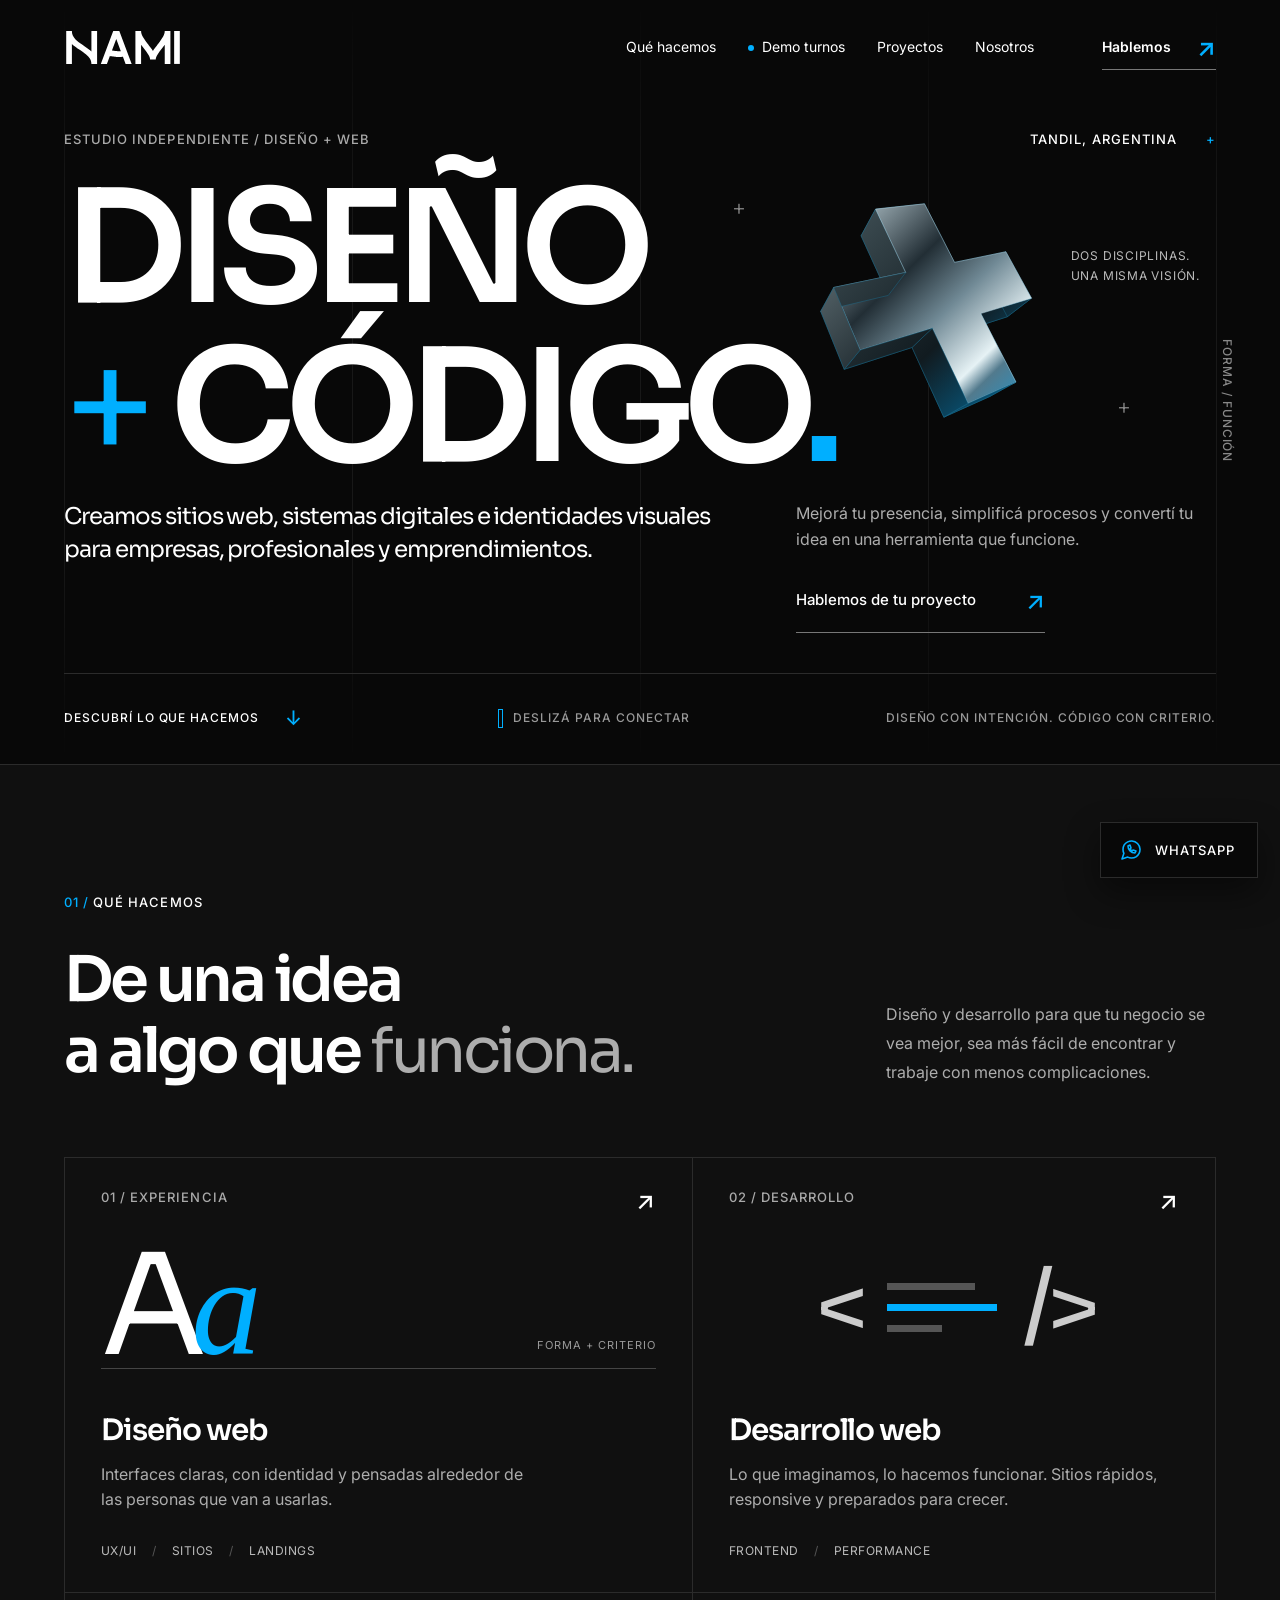
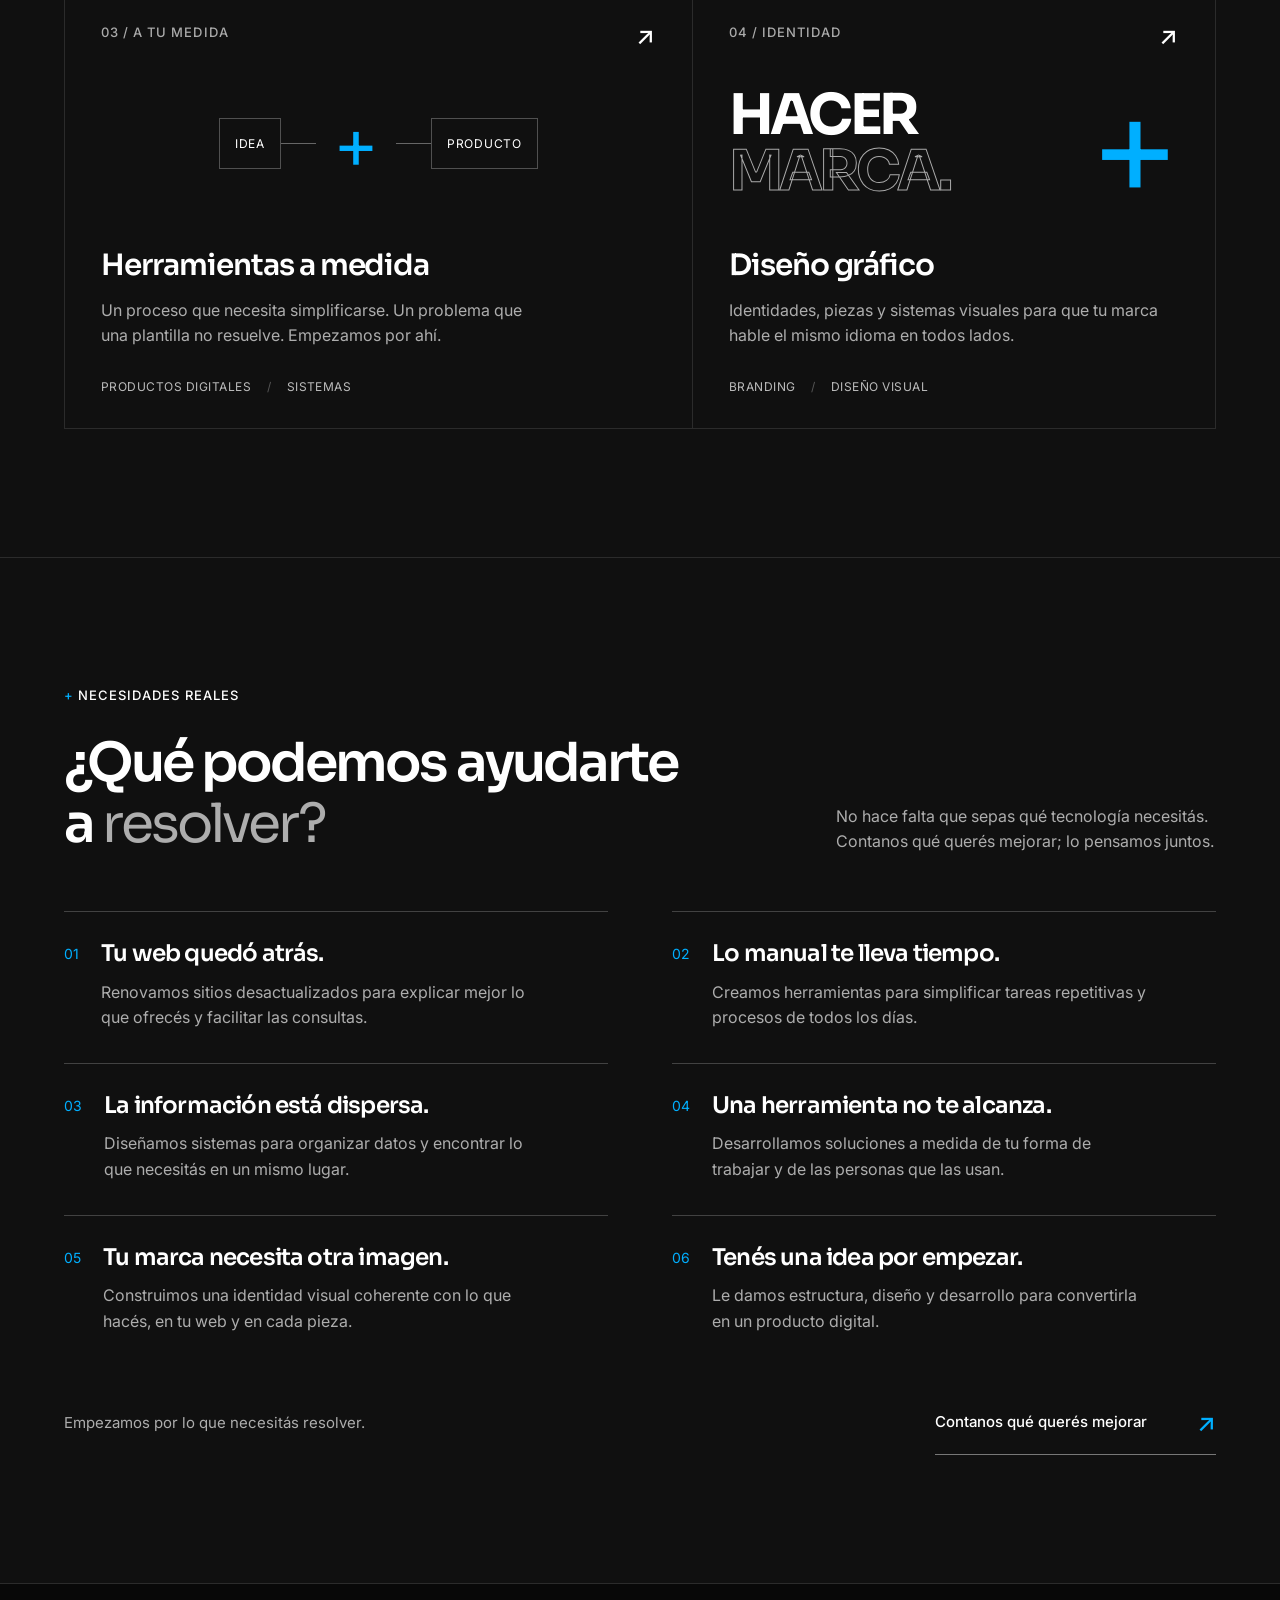
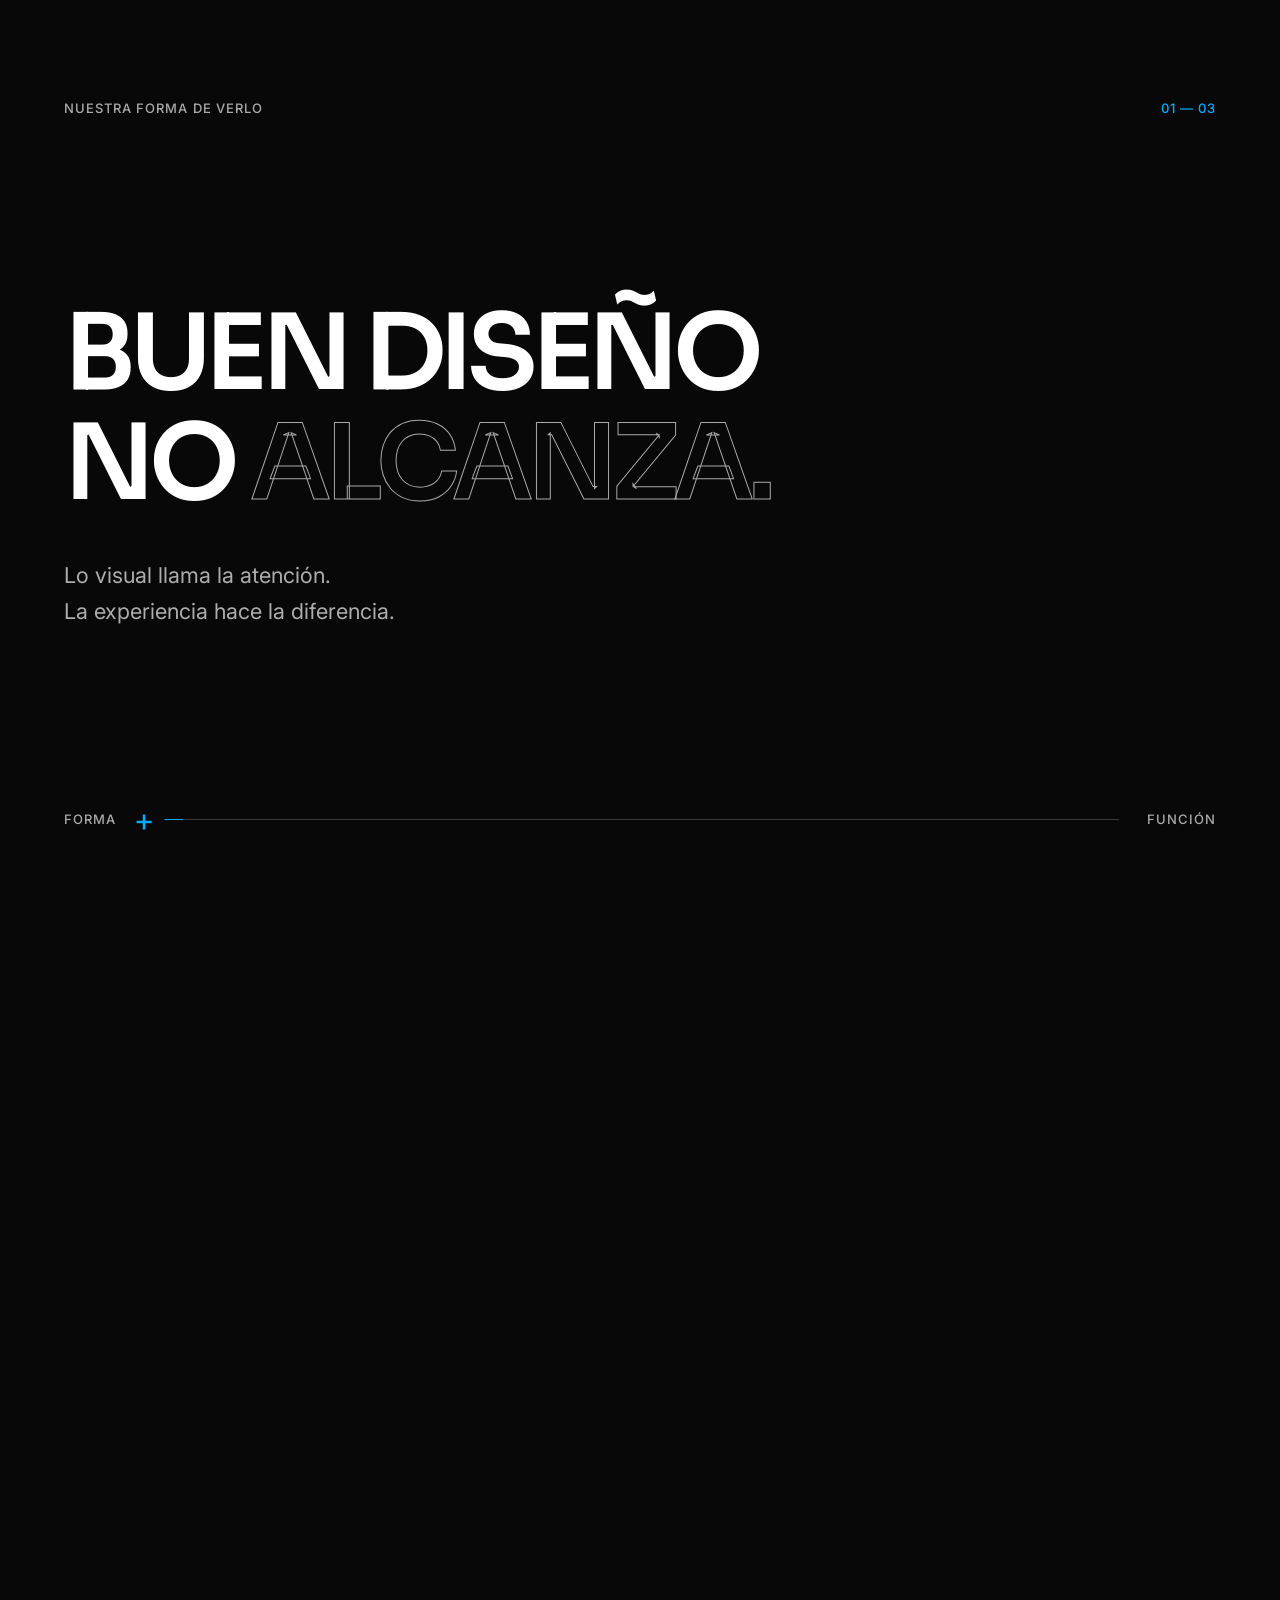
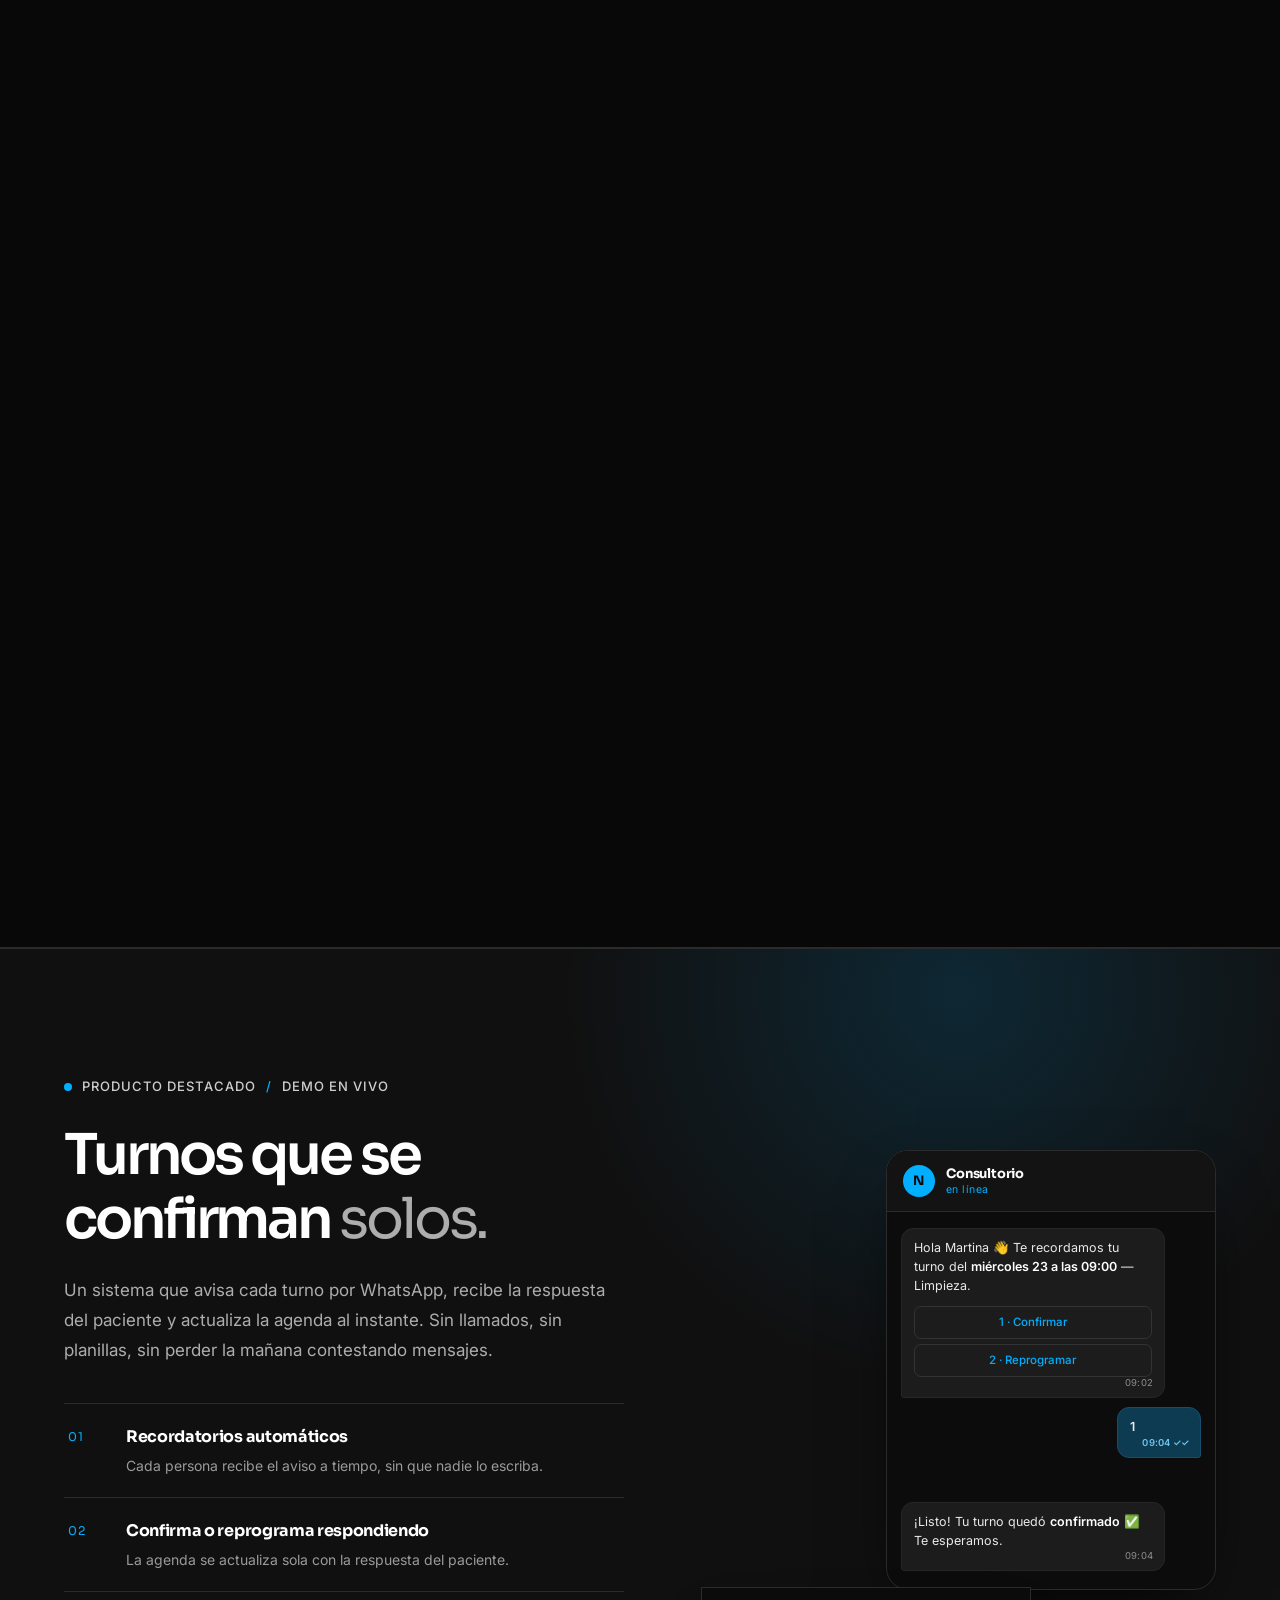
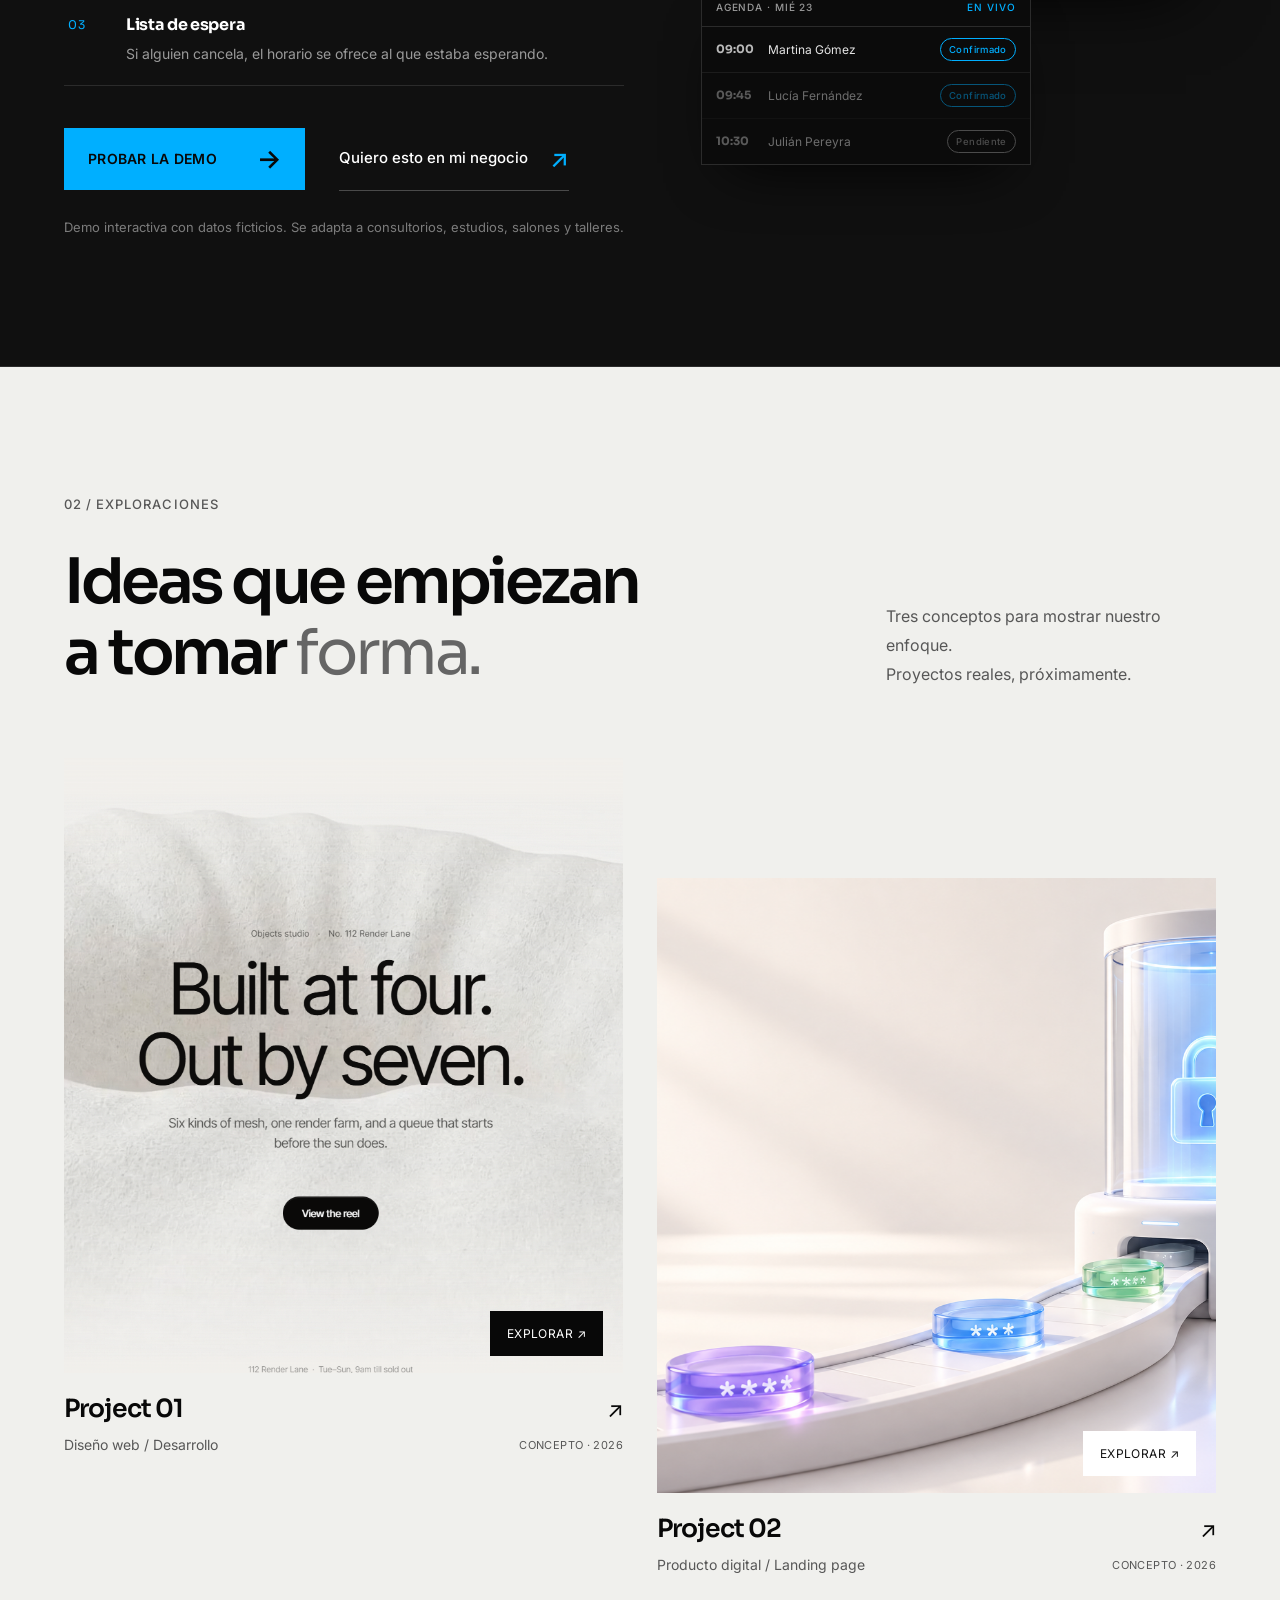
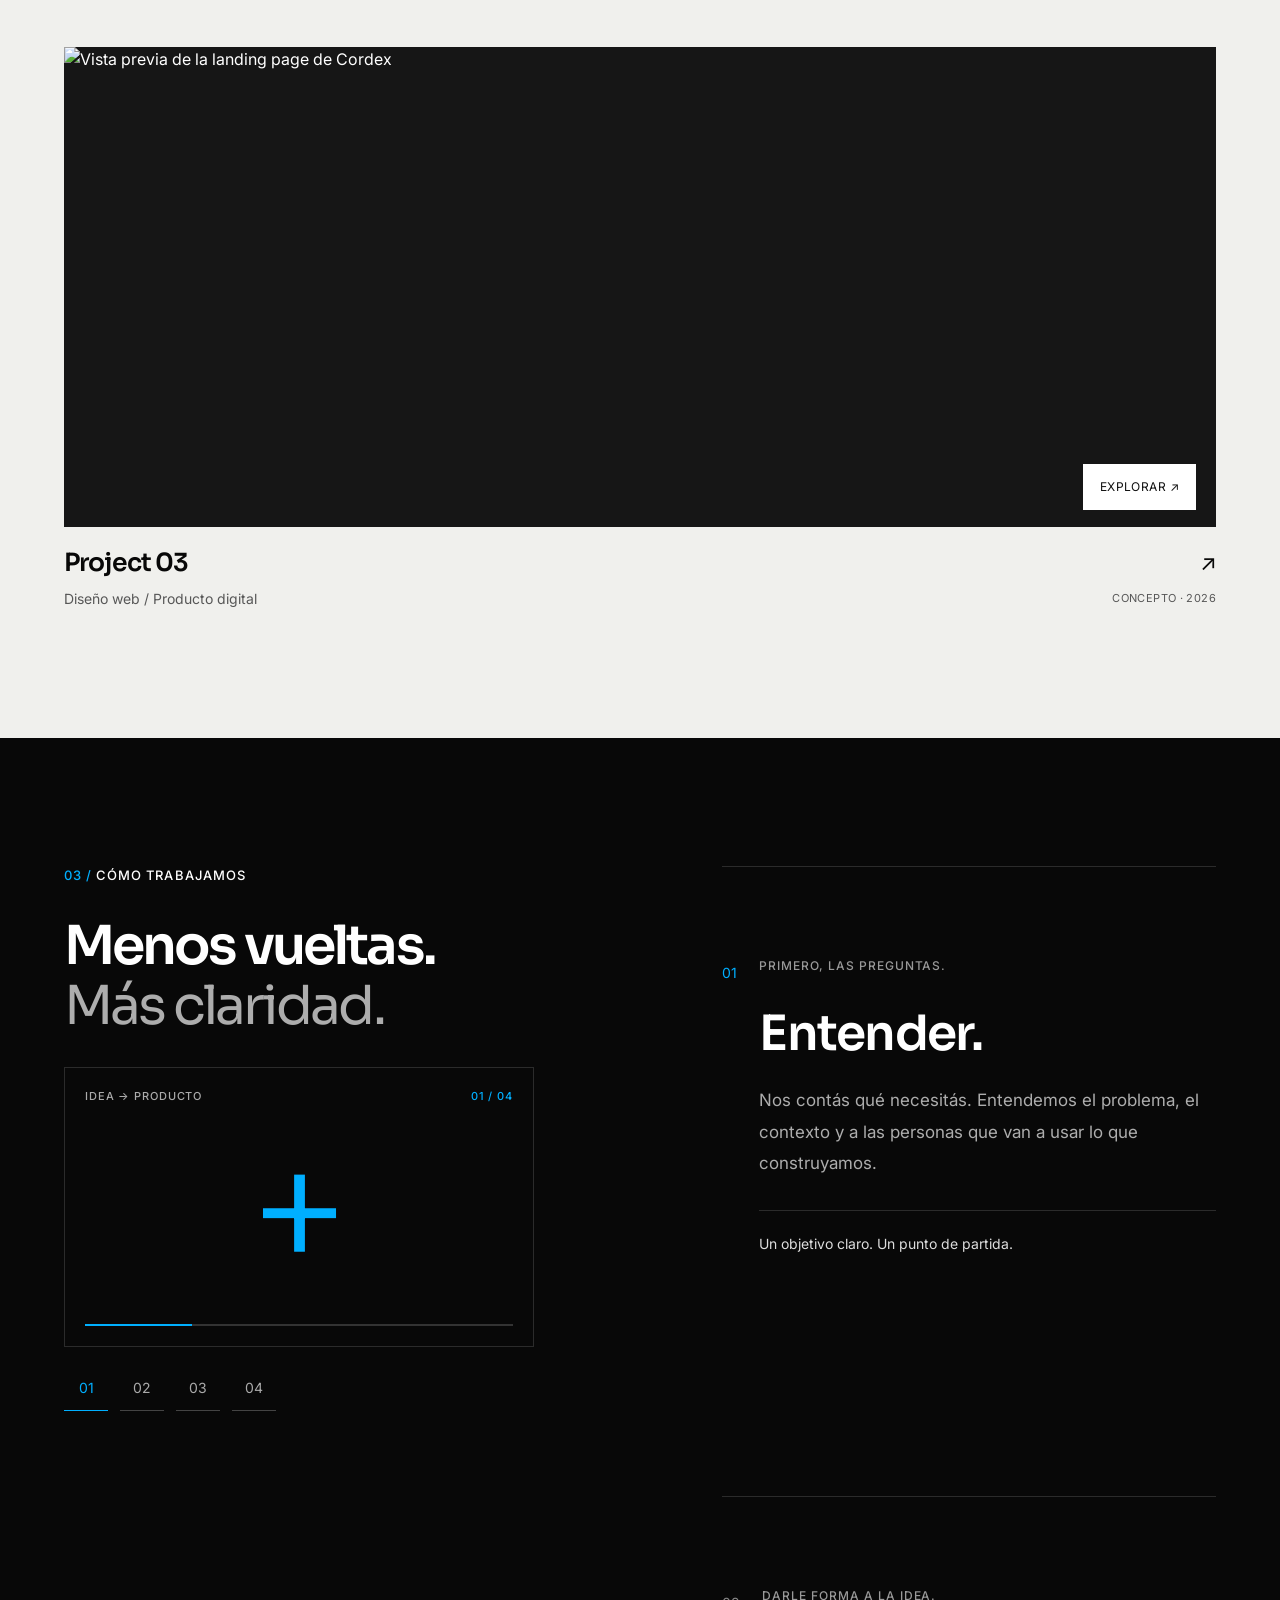
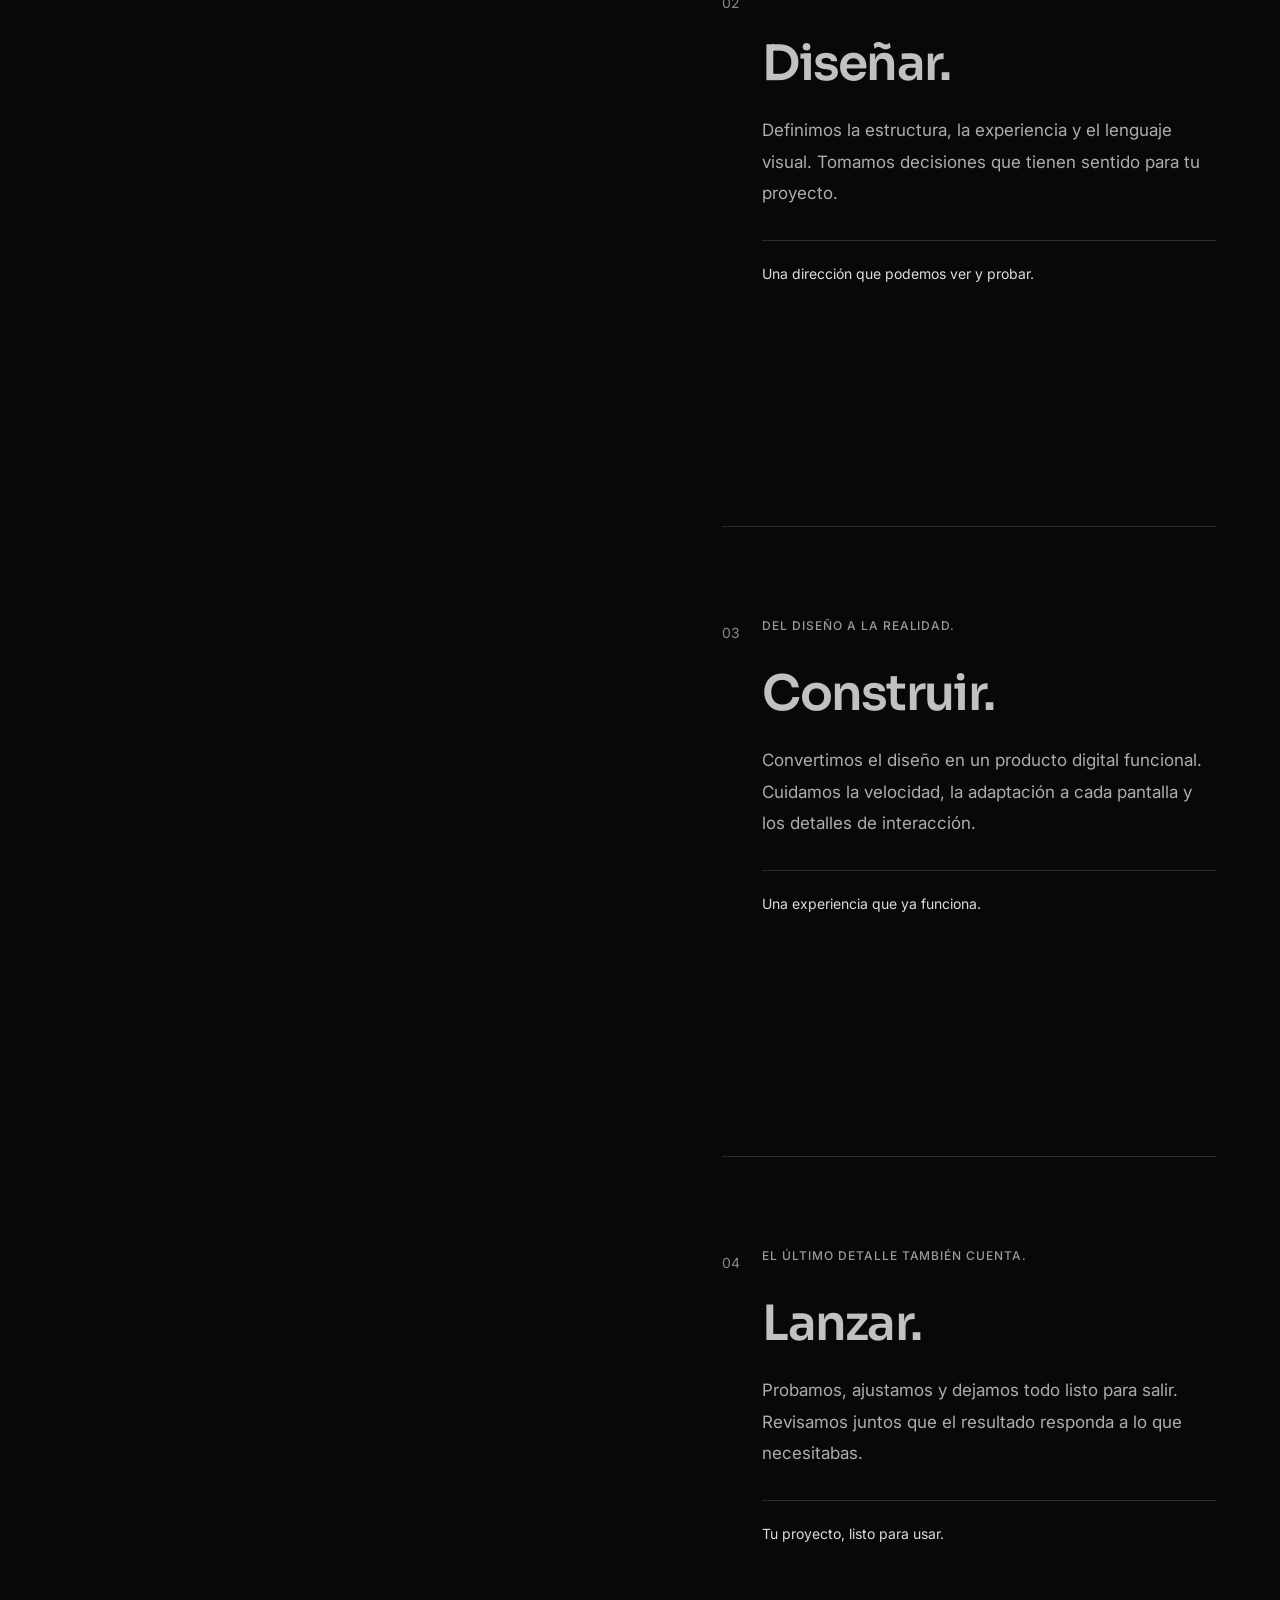
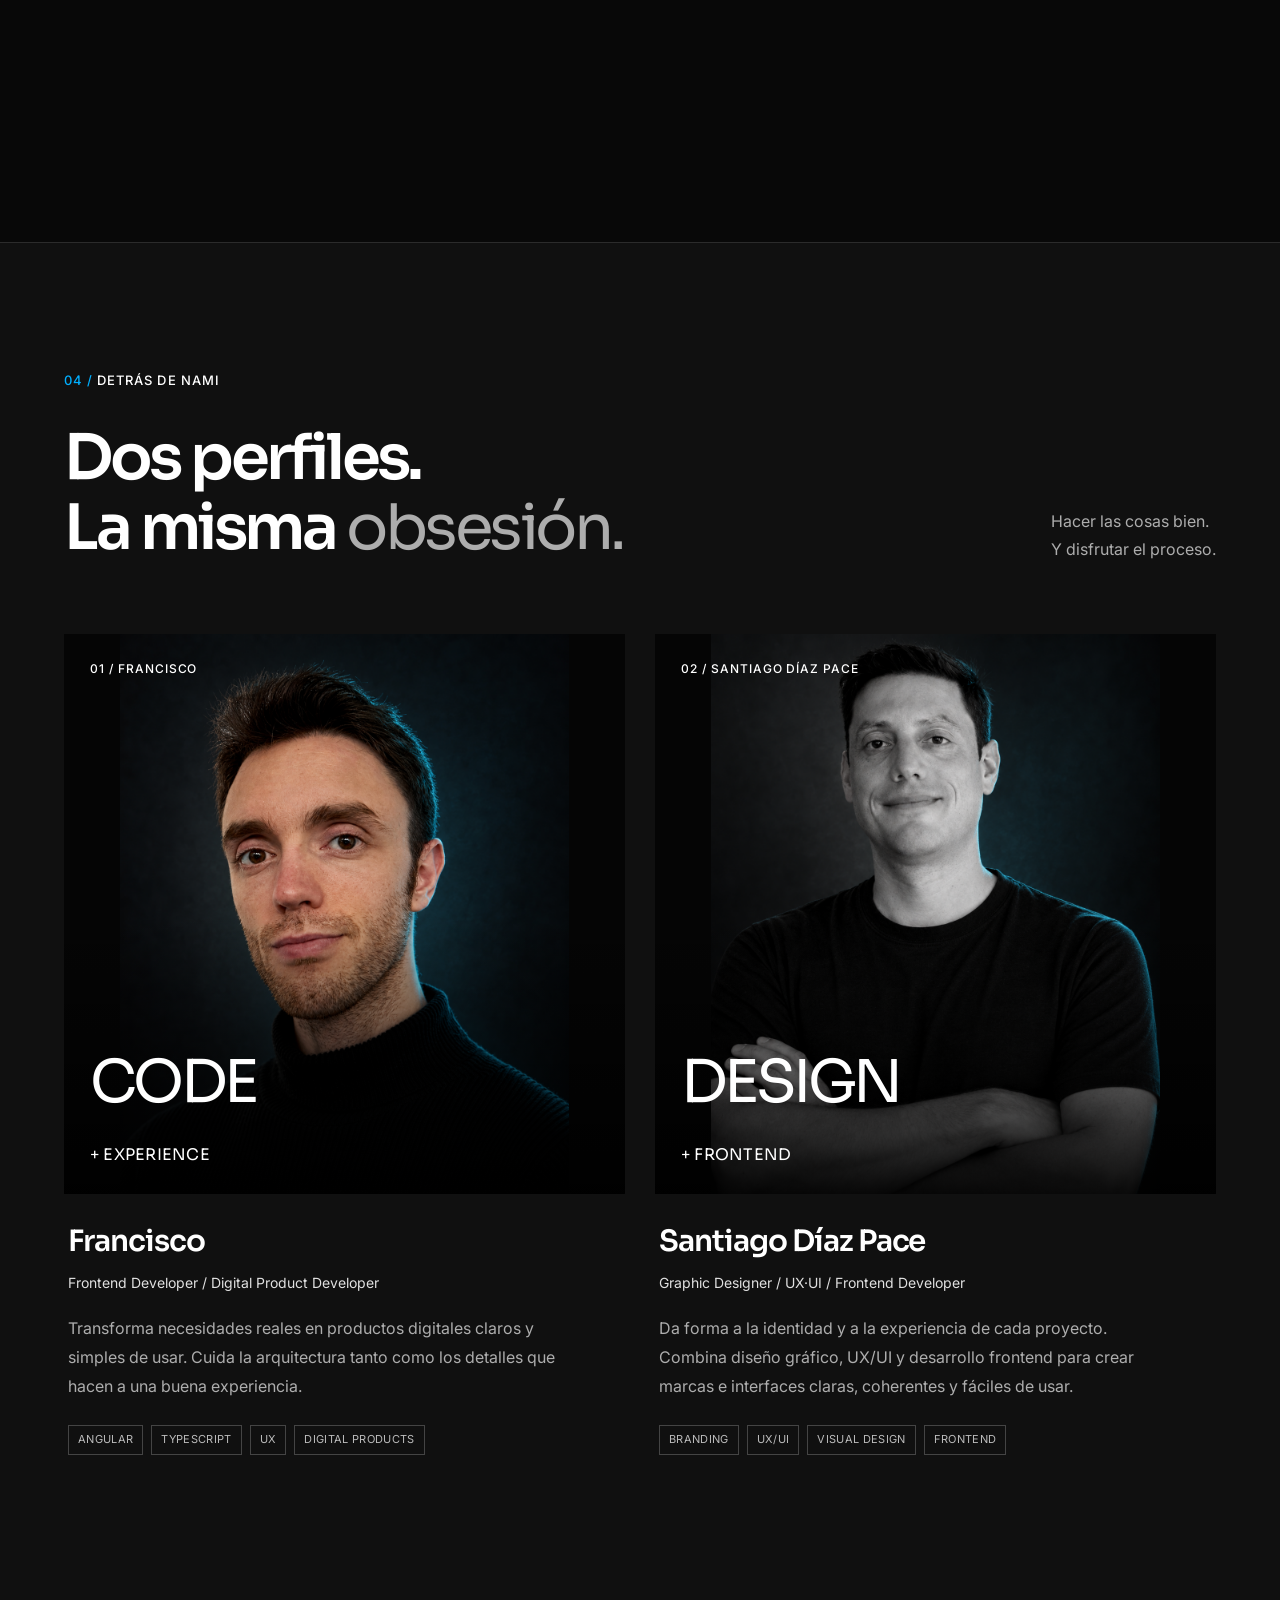
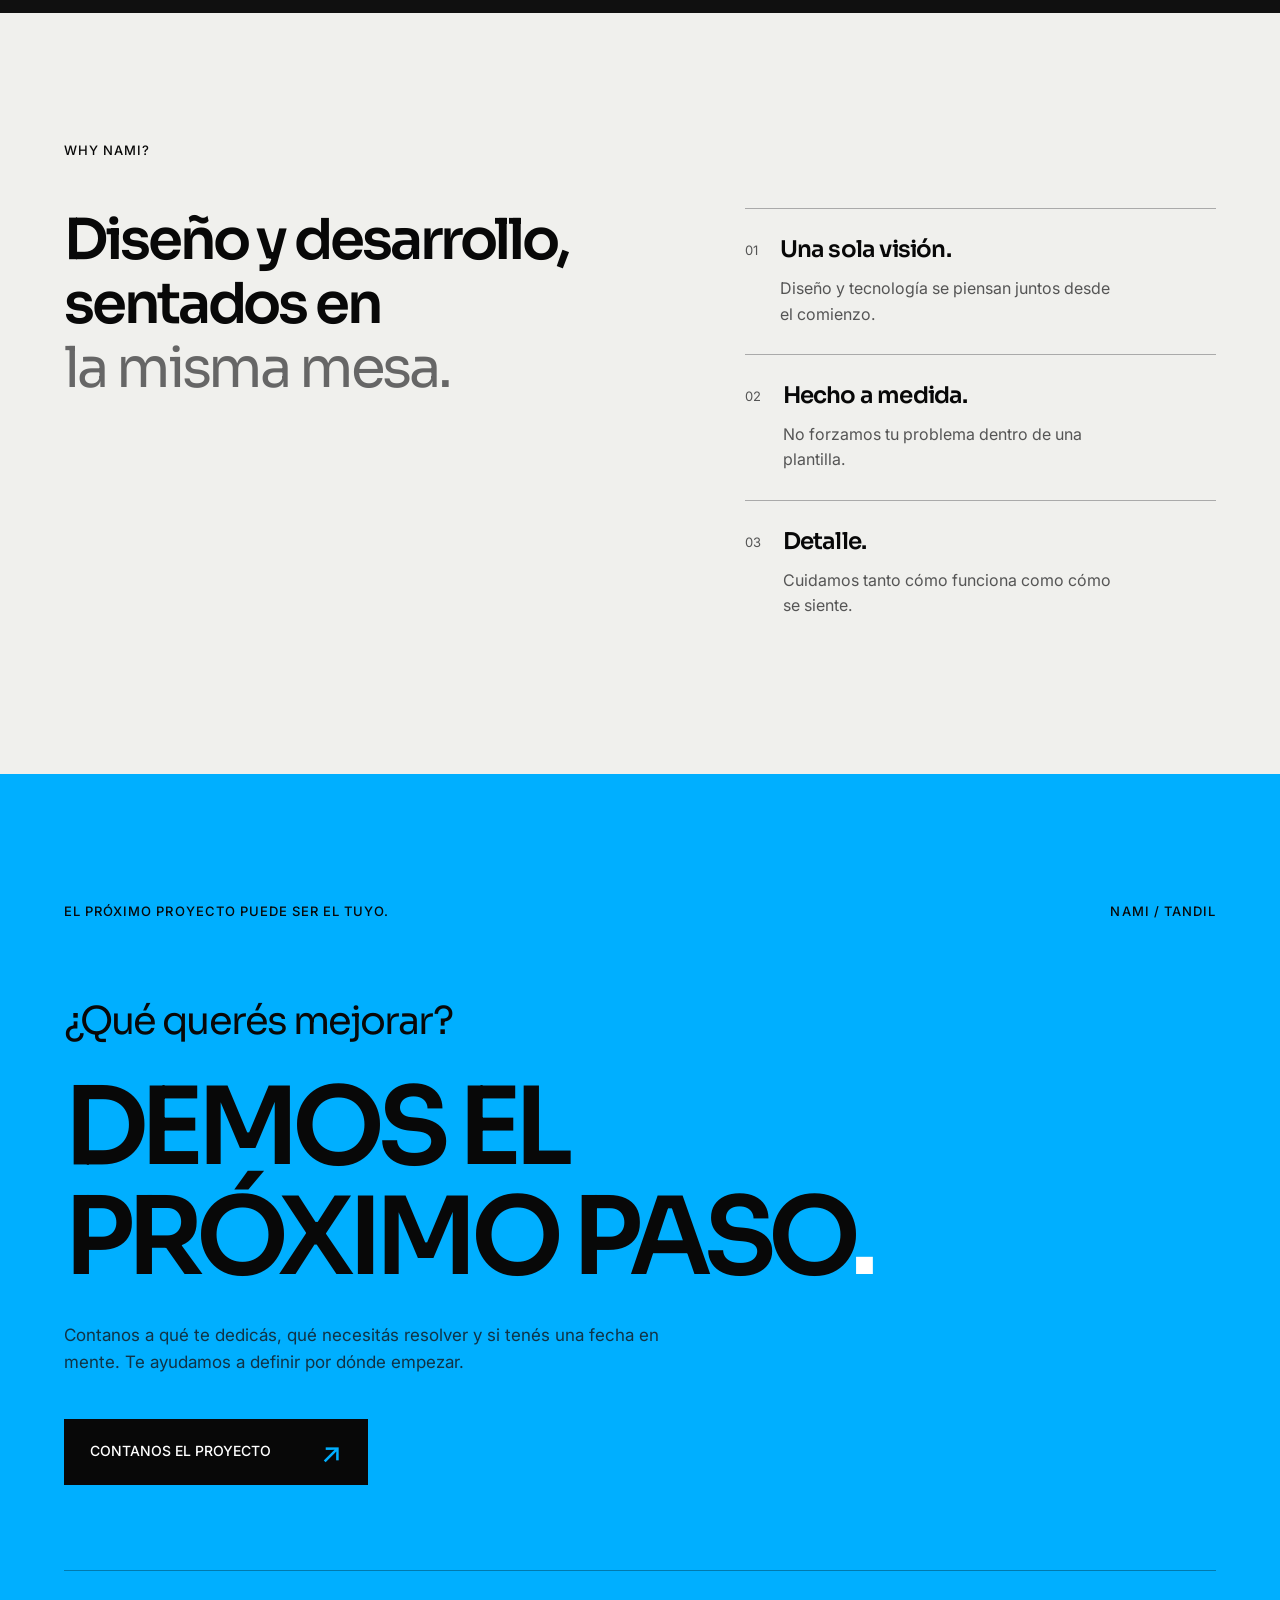
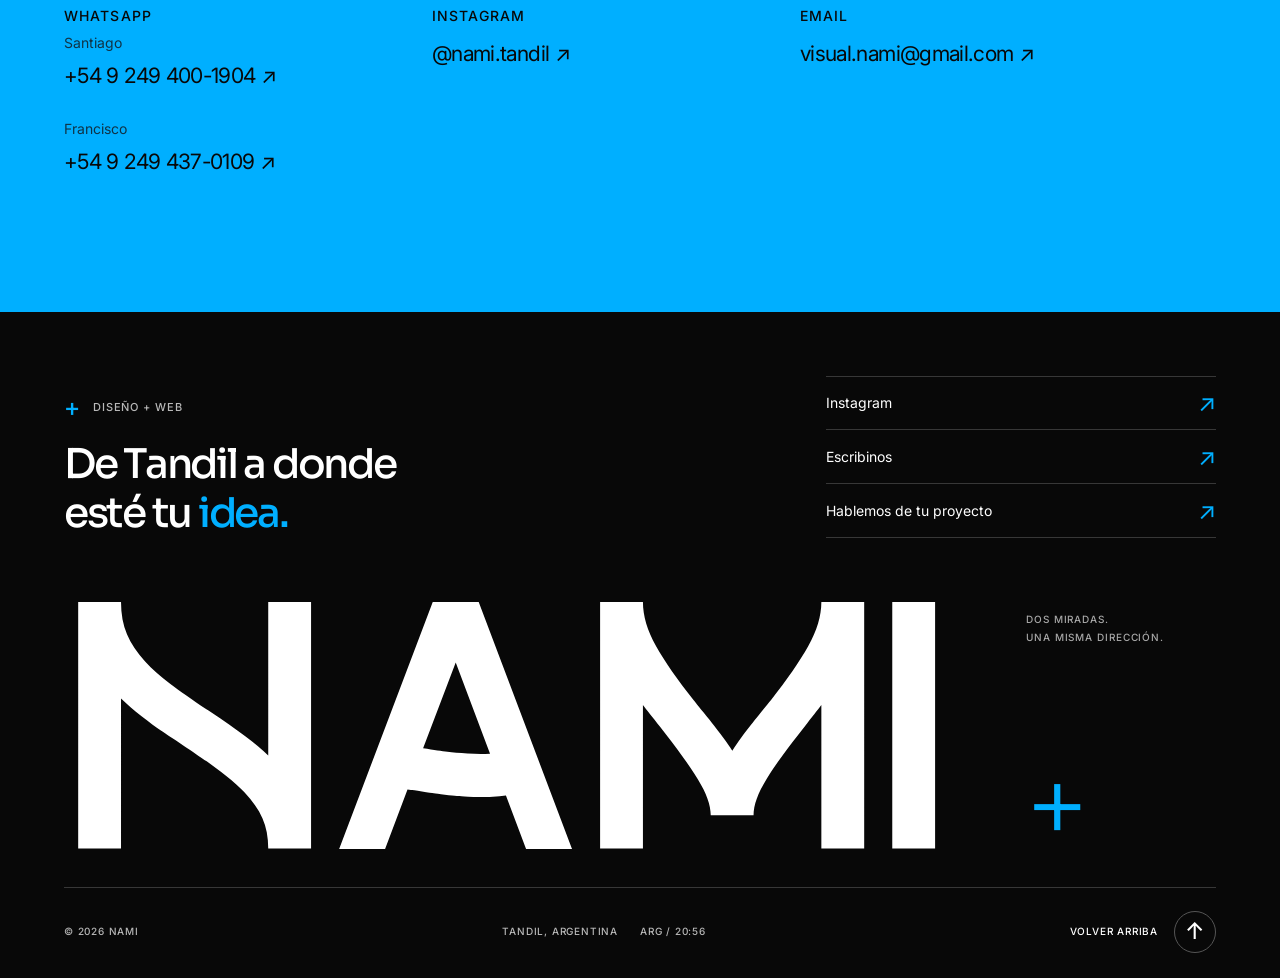
==== commit 430c0ad3: "Remove target and rel attributes from demo link in index.html" ====
--- a/index.html
+++ b/index.html
@@ -418,9 +418,7 @@
               <a
                 class="featured-cta magnetic"
                 href="demo-turnos/demo_turnos_whatsapp_nami.html"
-                target="_blank"
-                rel="noopener"
-                >PROBAR LA DEMO <span aria-hidden="true">↗</span></a
+                >PROBAR LA DEMO <span aria-hidden="true">→</span></a
               >
               <a class="text-link featured-secondary" href="#contacto"
                 >Quiero esto en mi negocio <span aria-hidden="true">↗</span></a
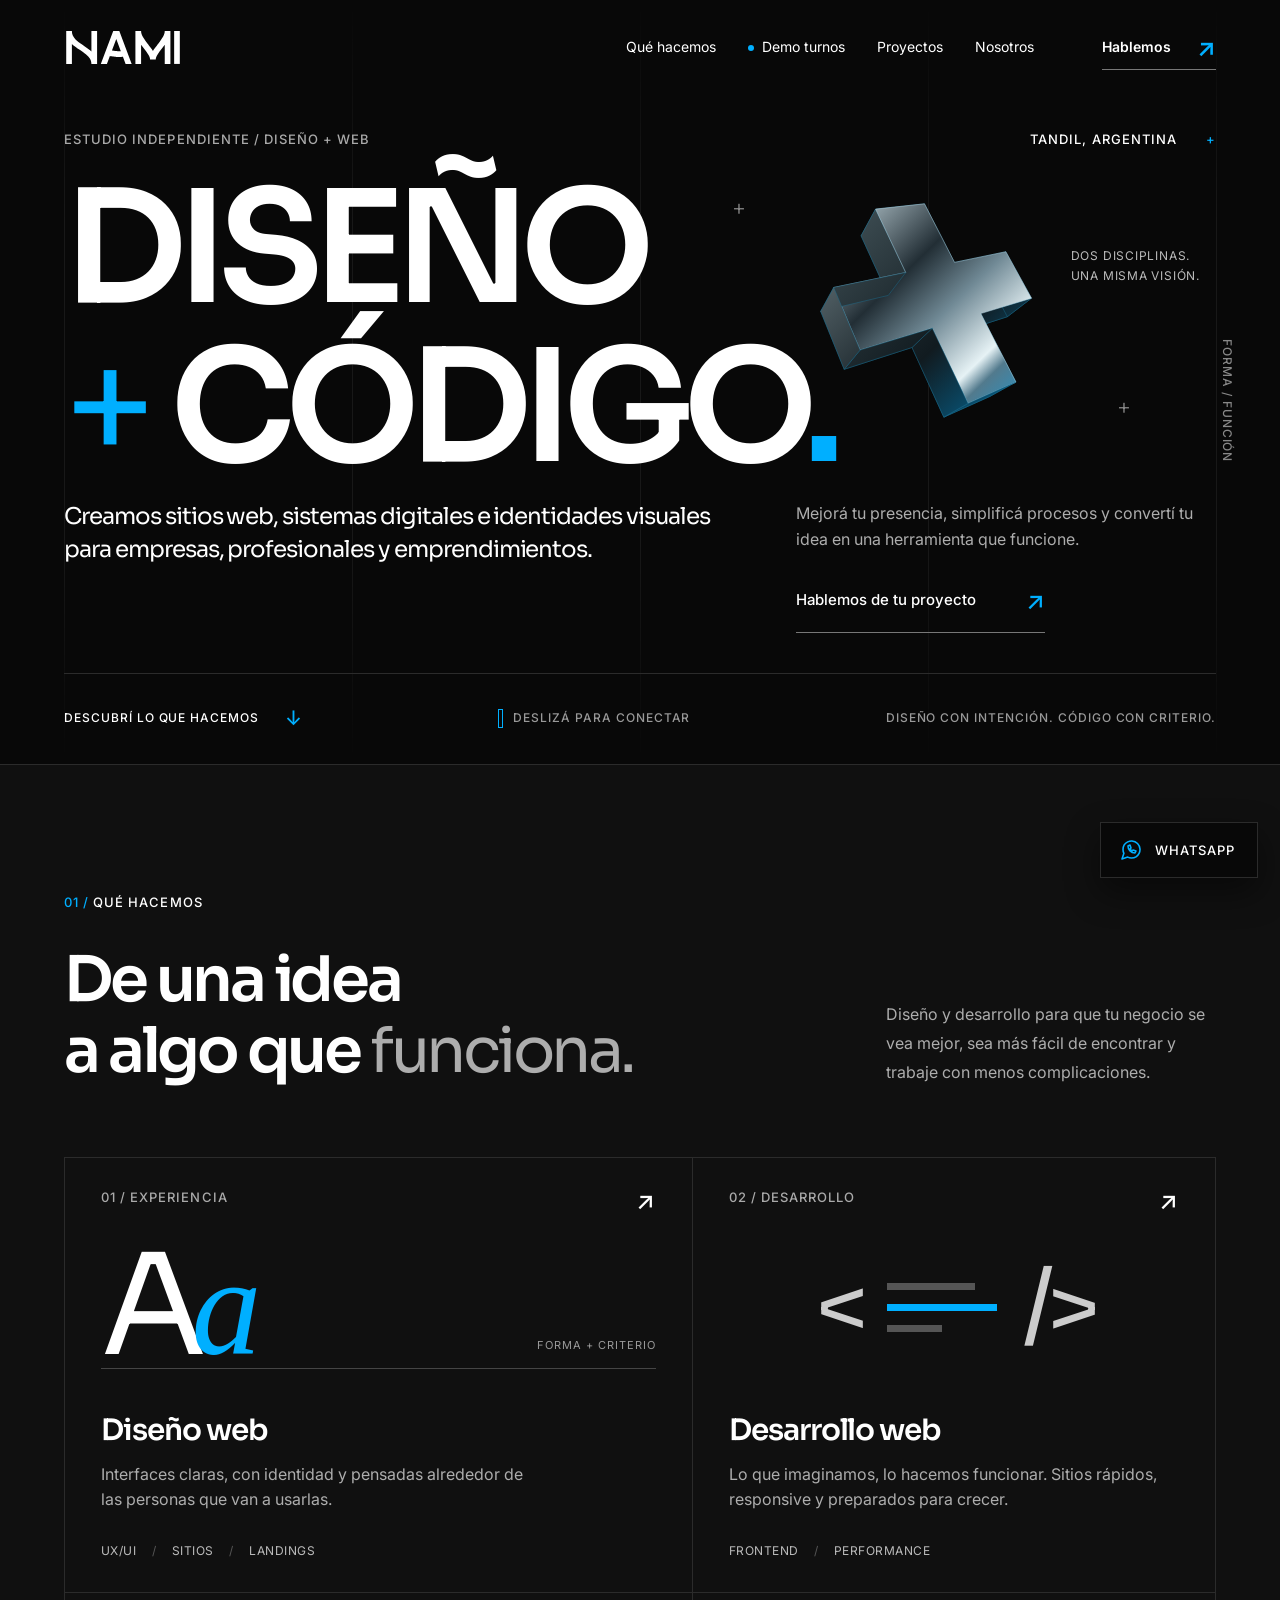
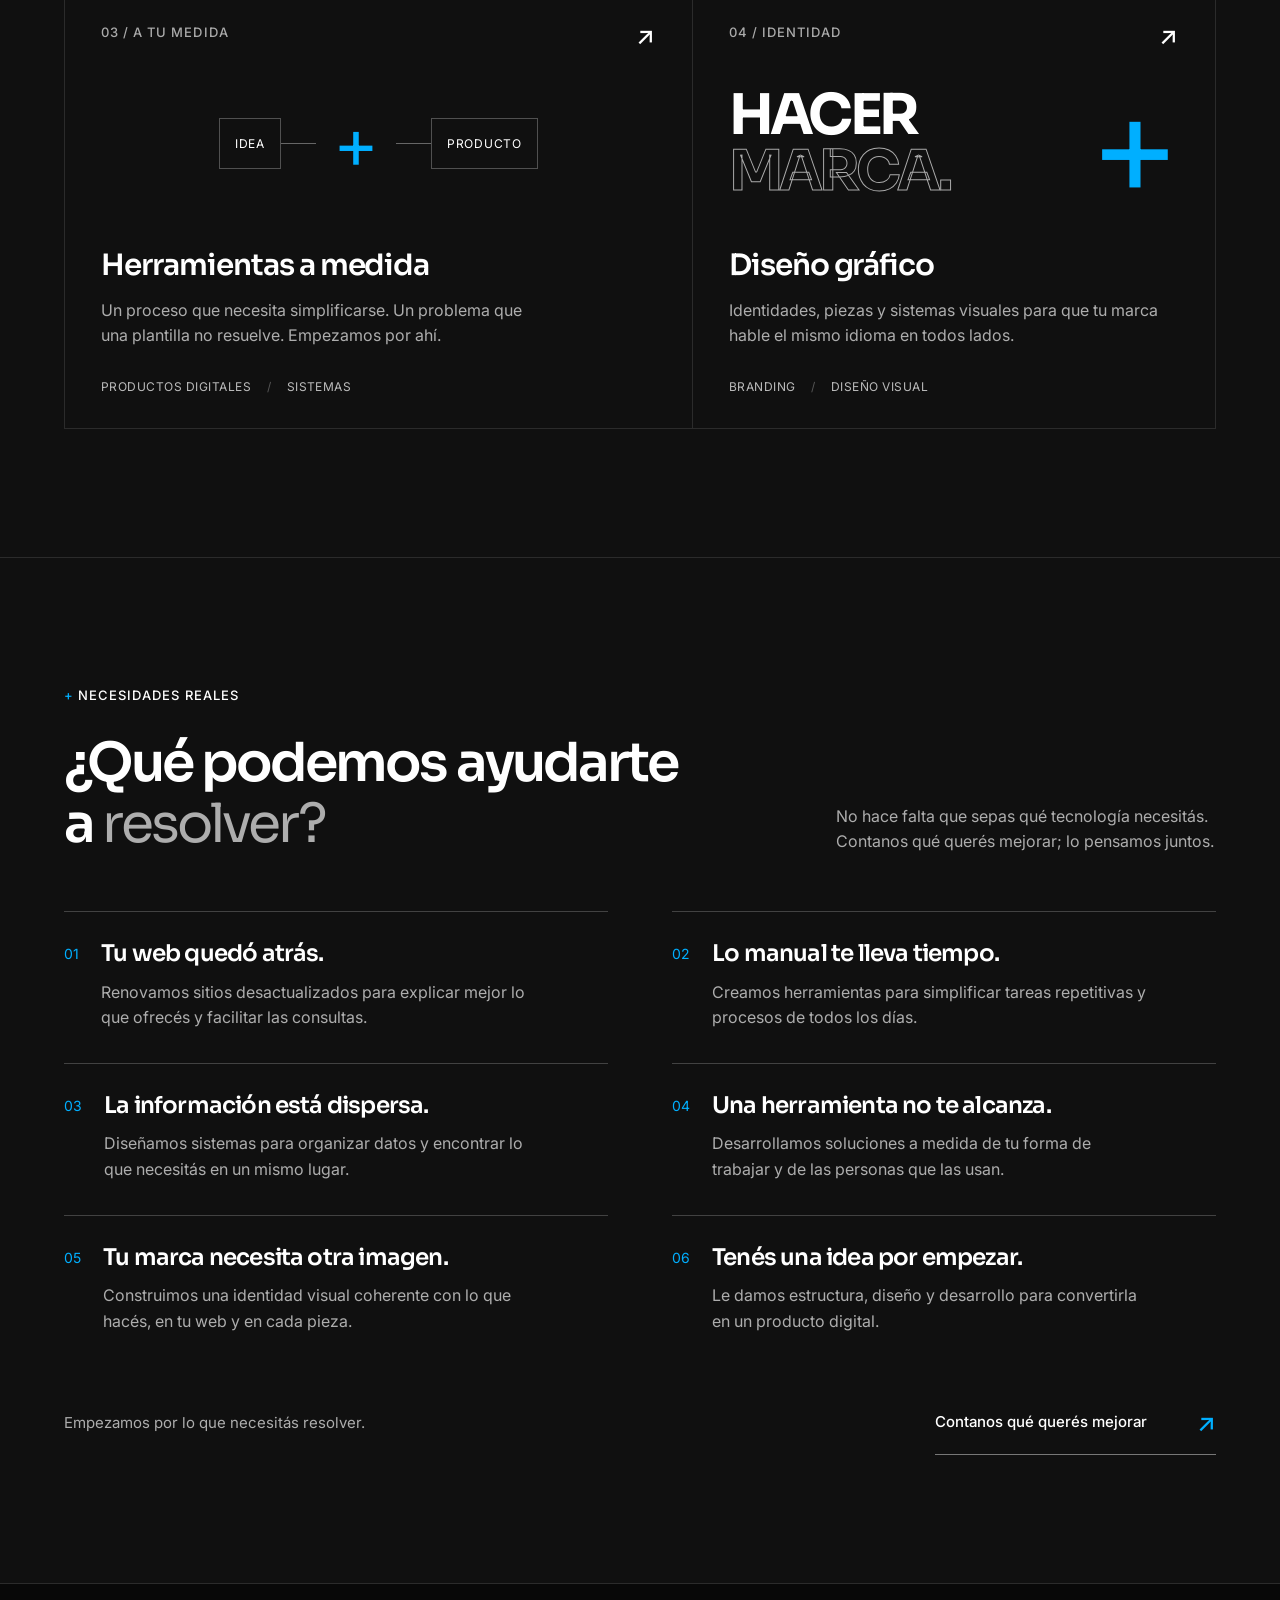
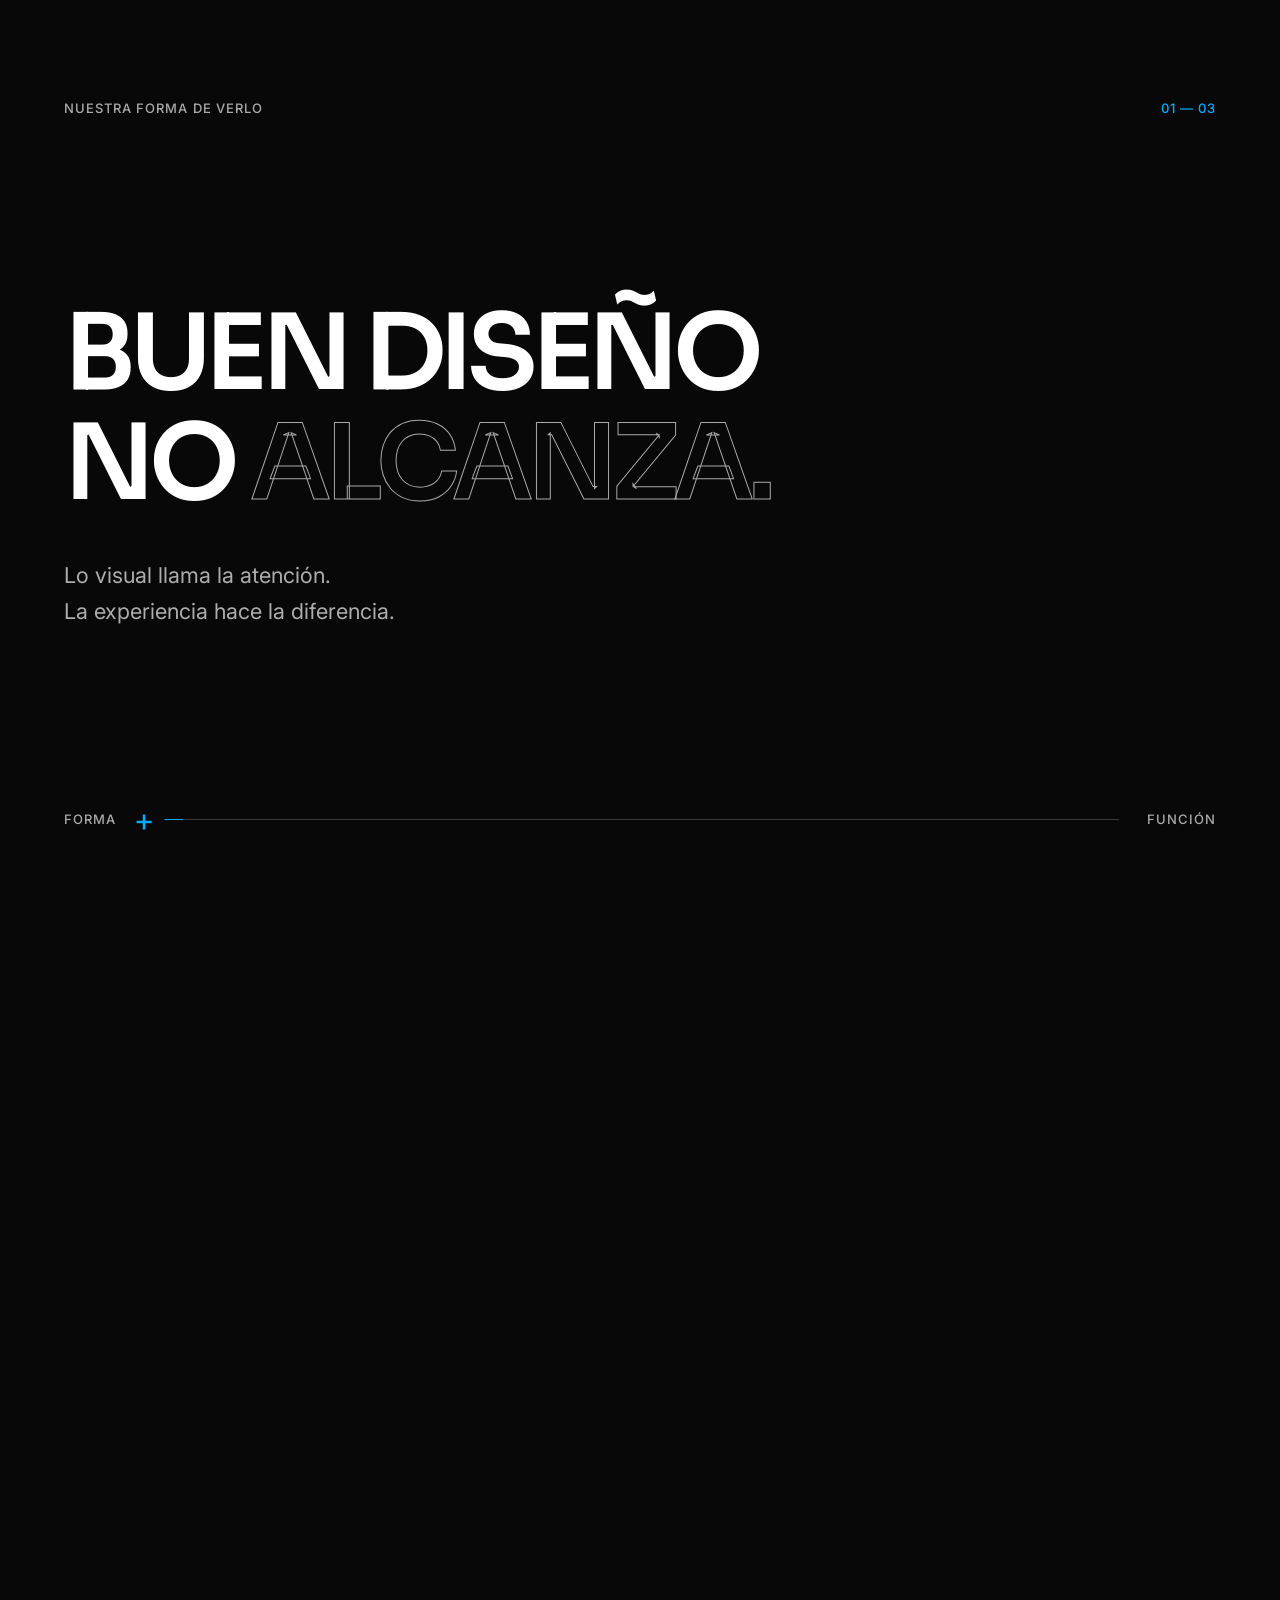
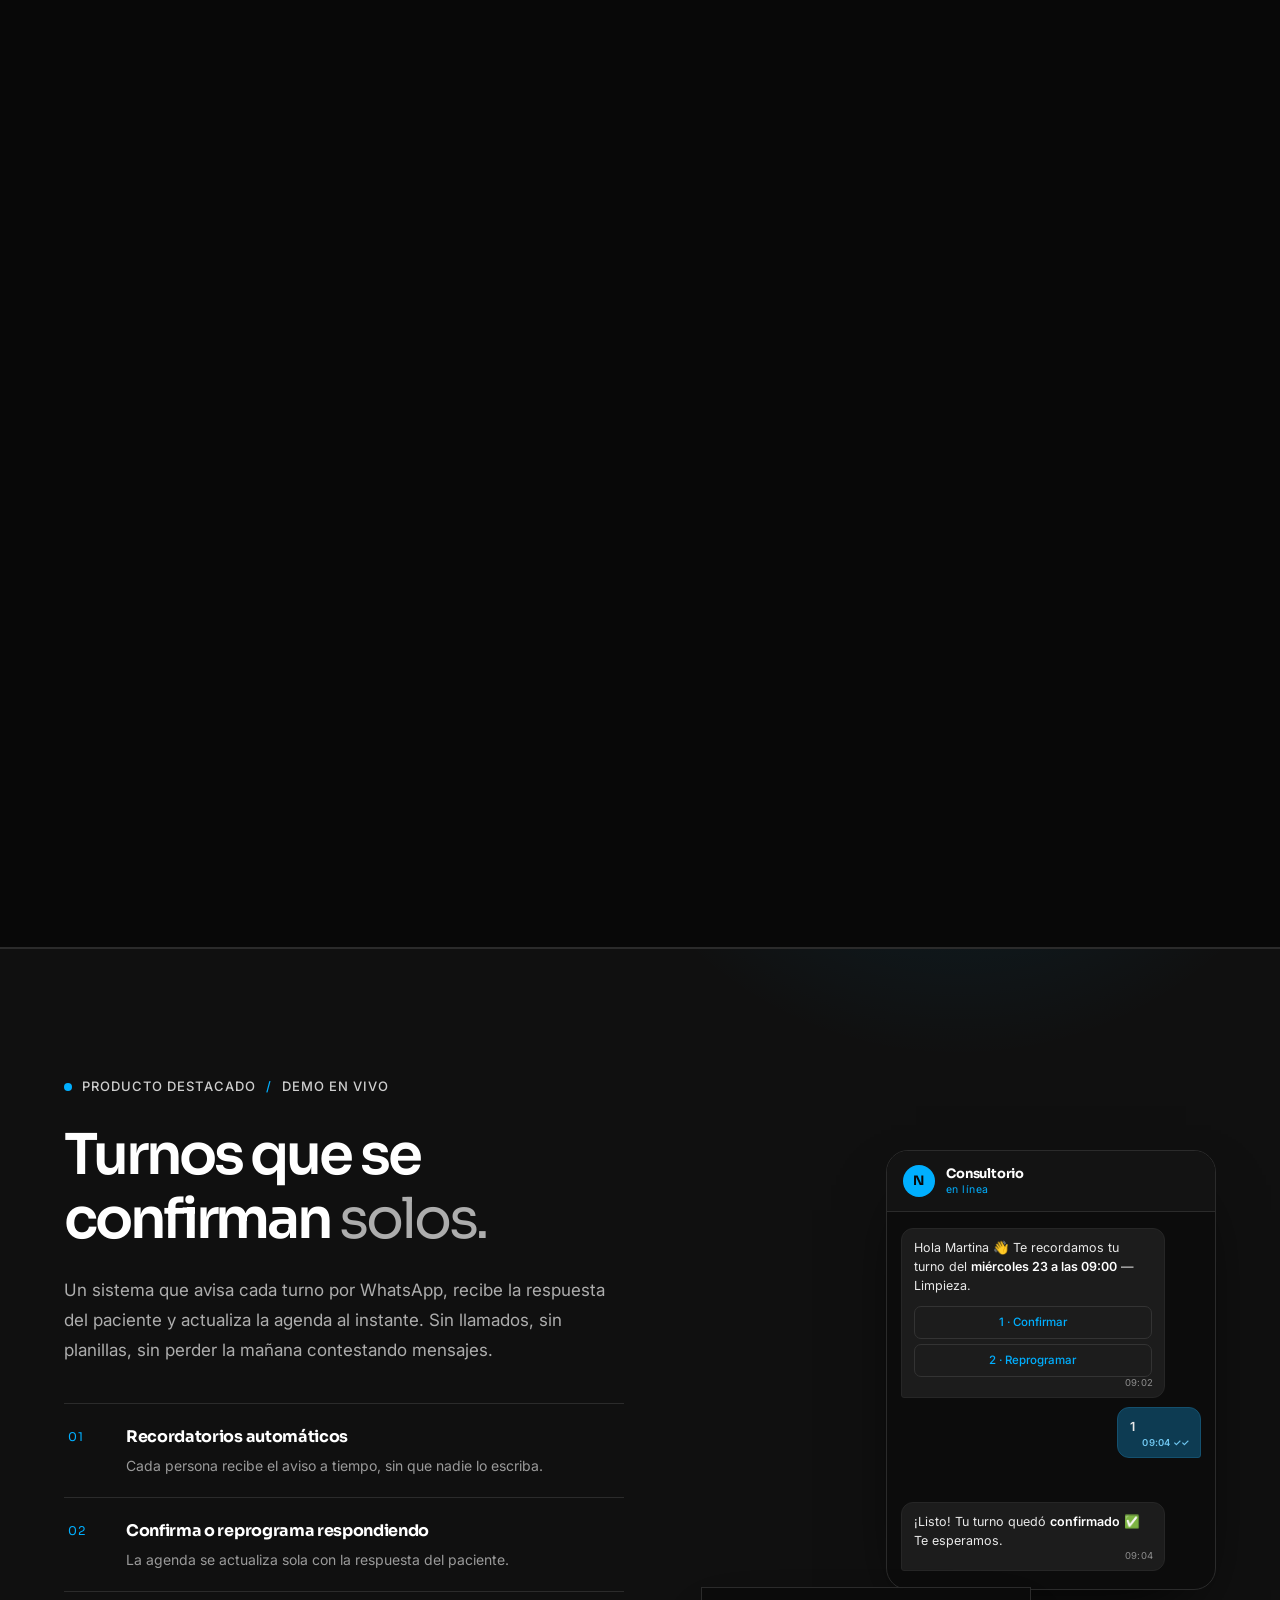
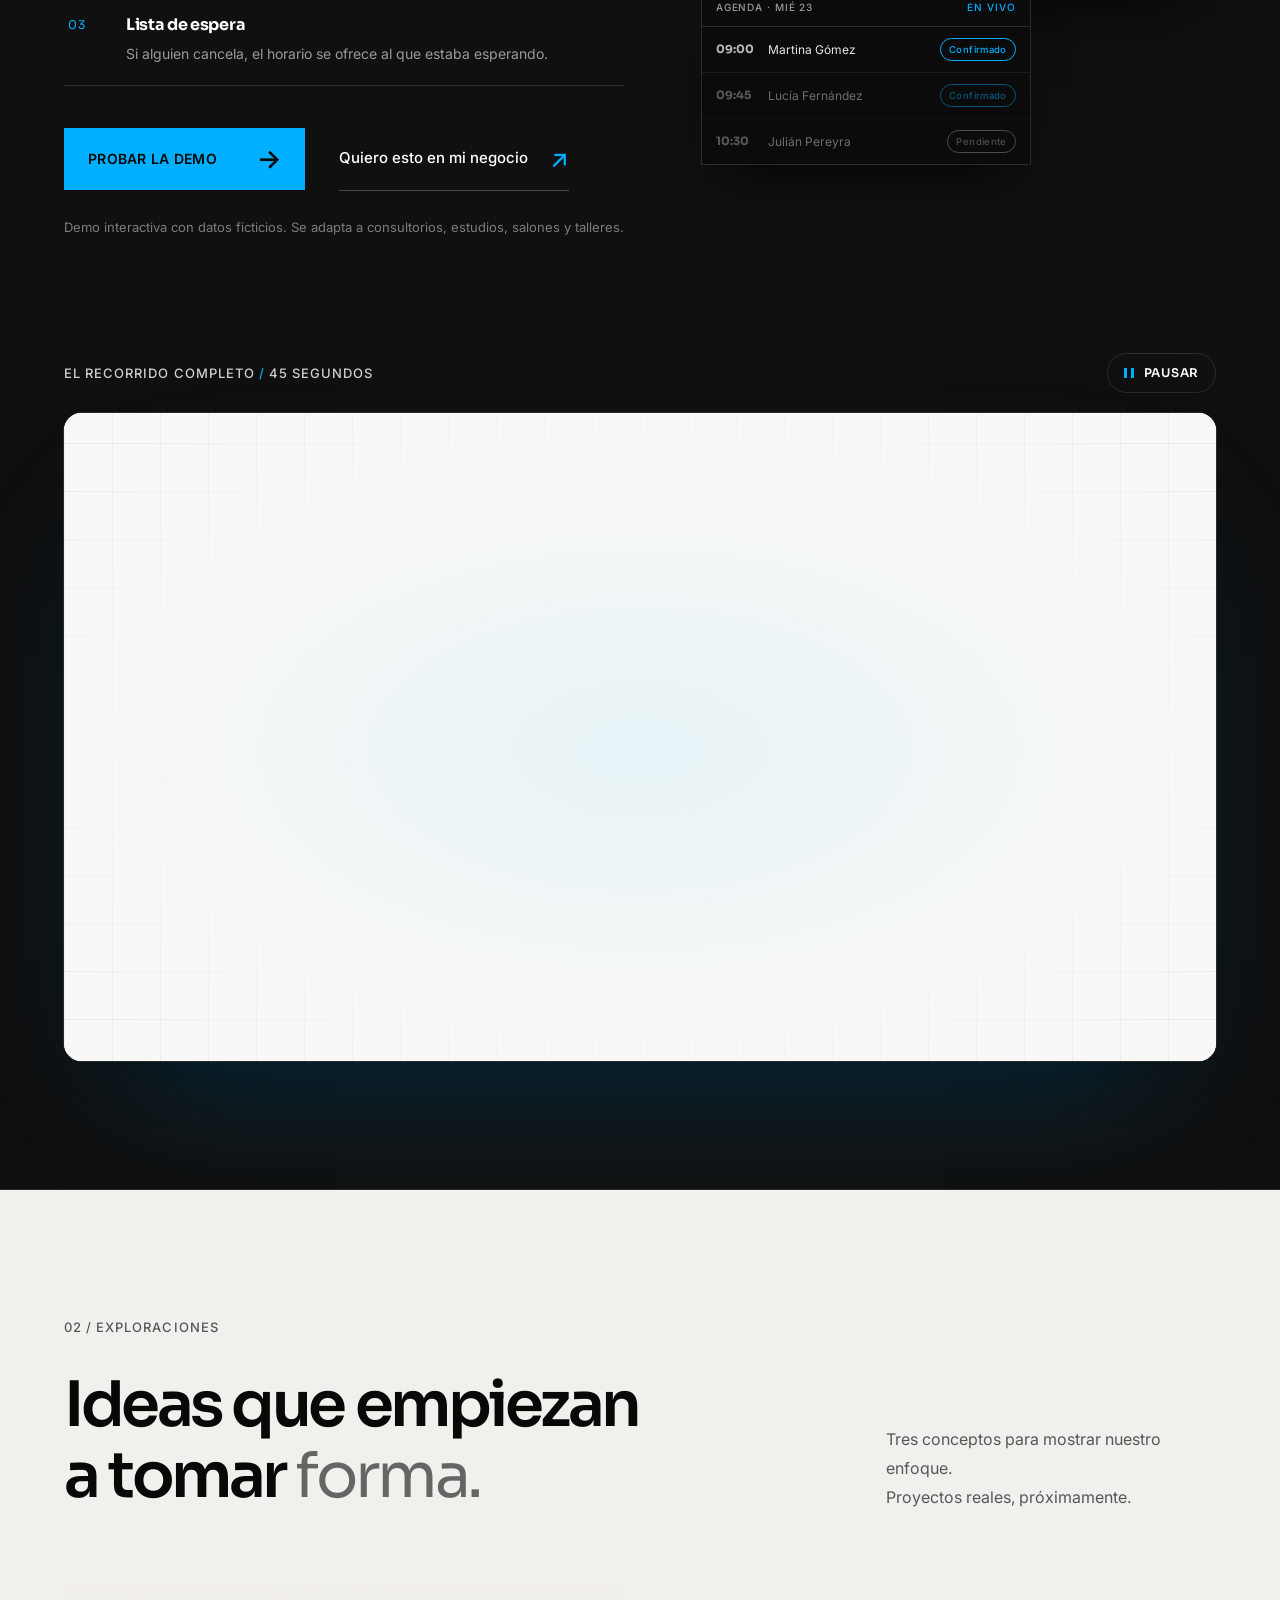
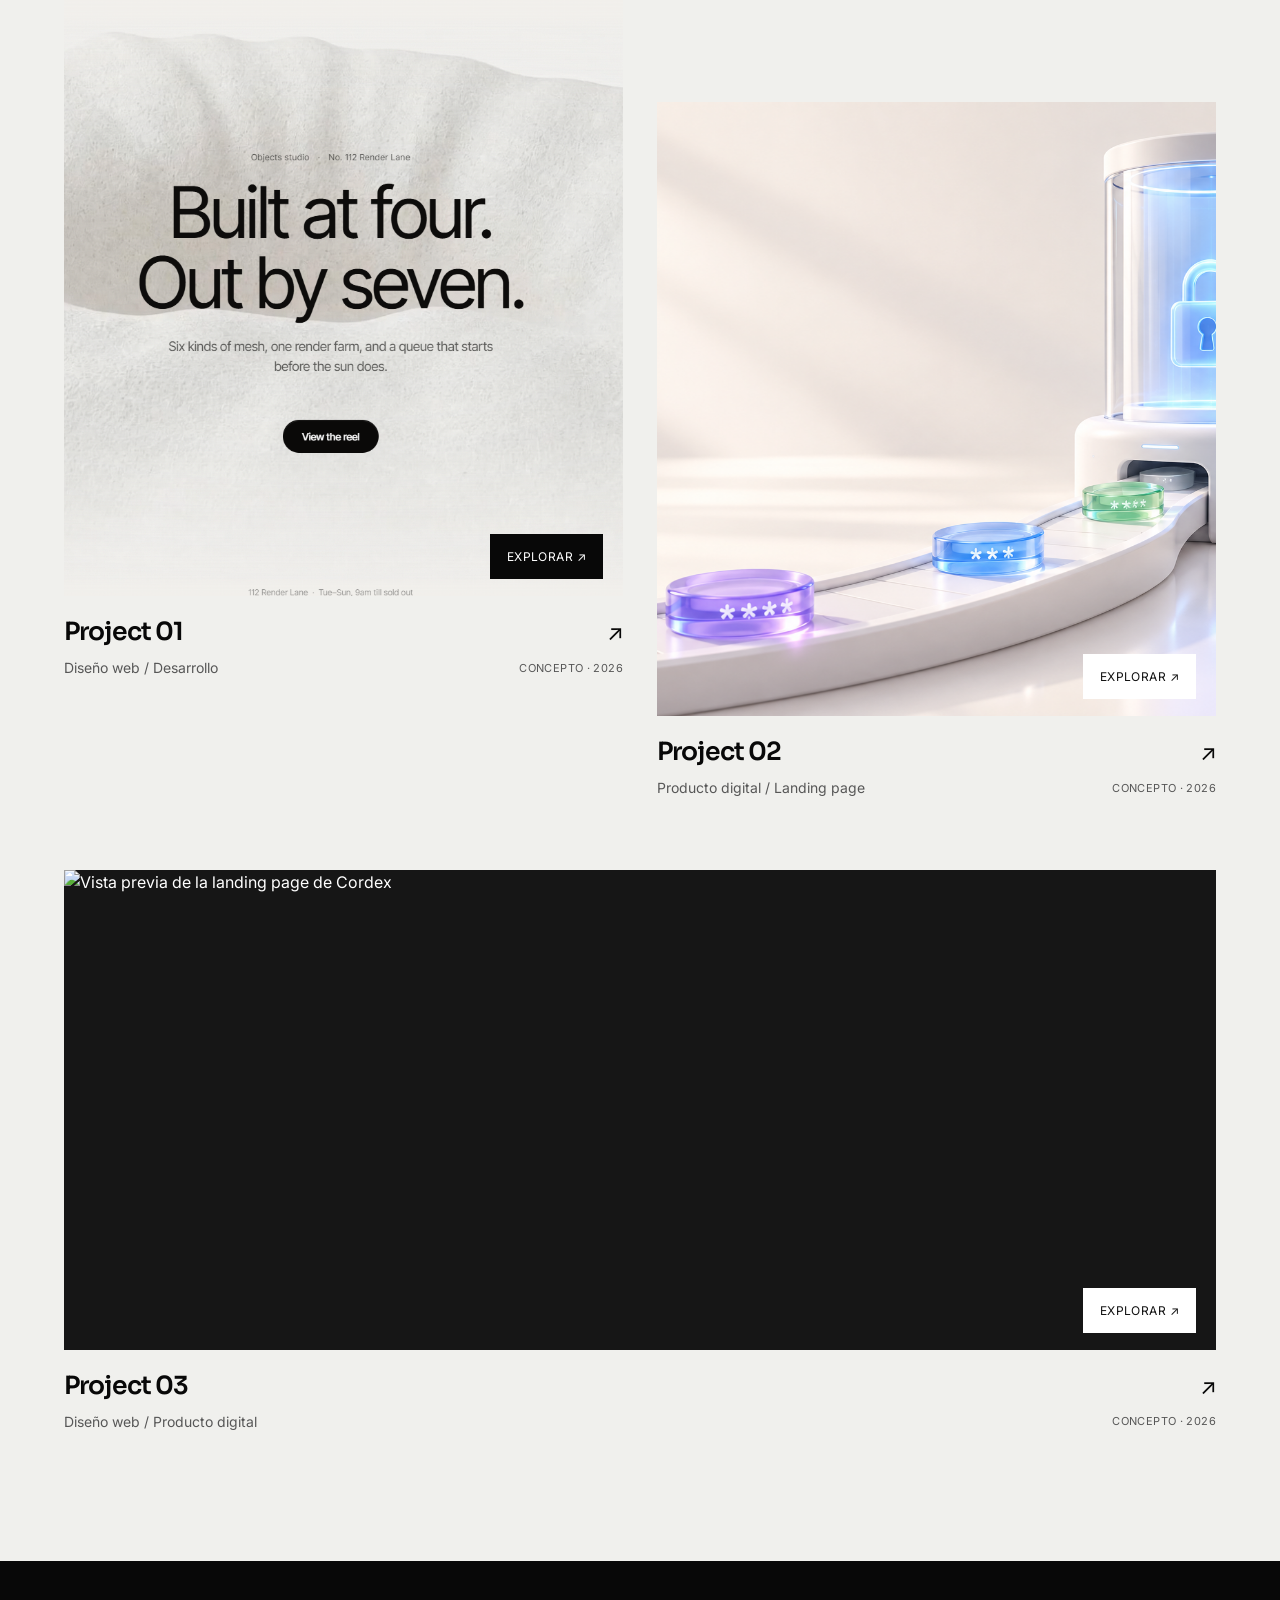
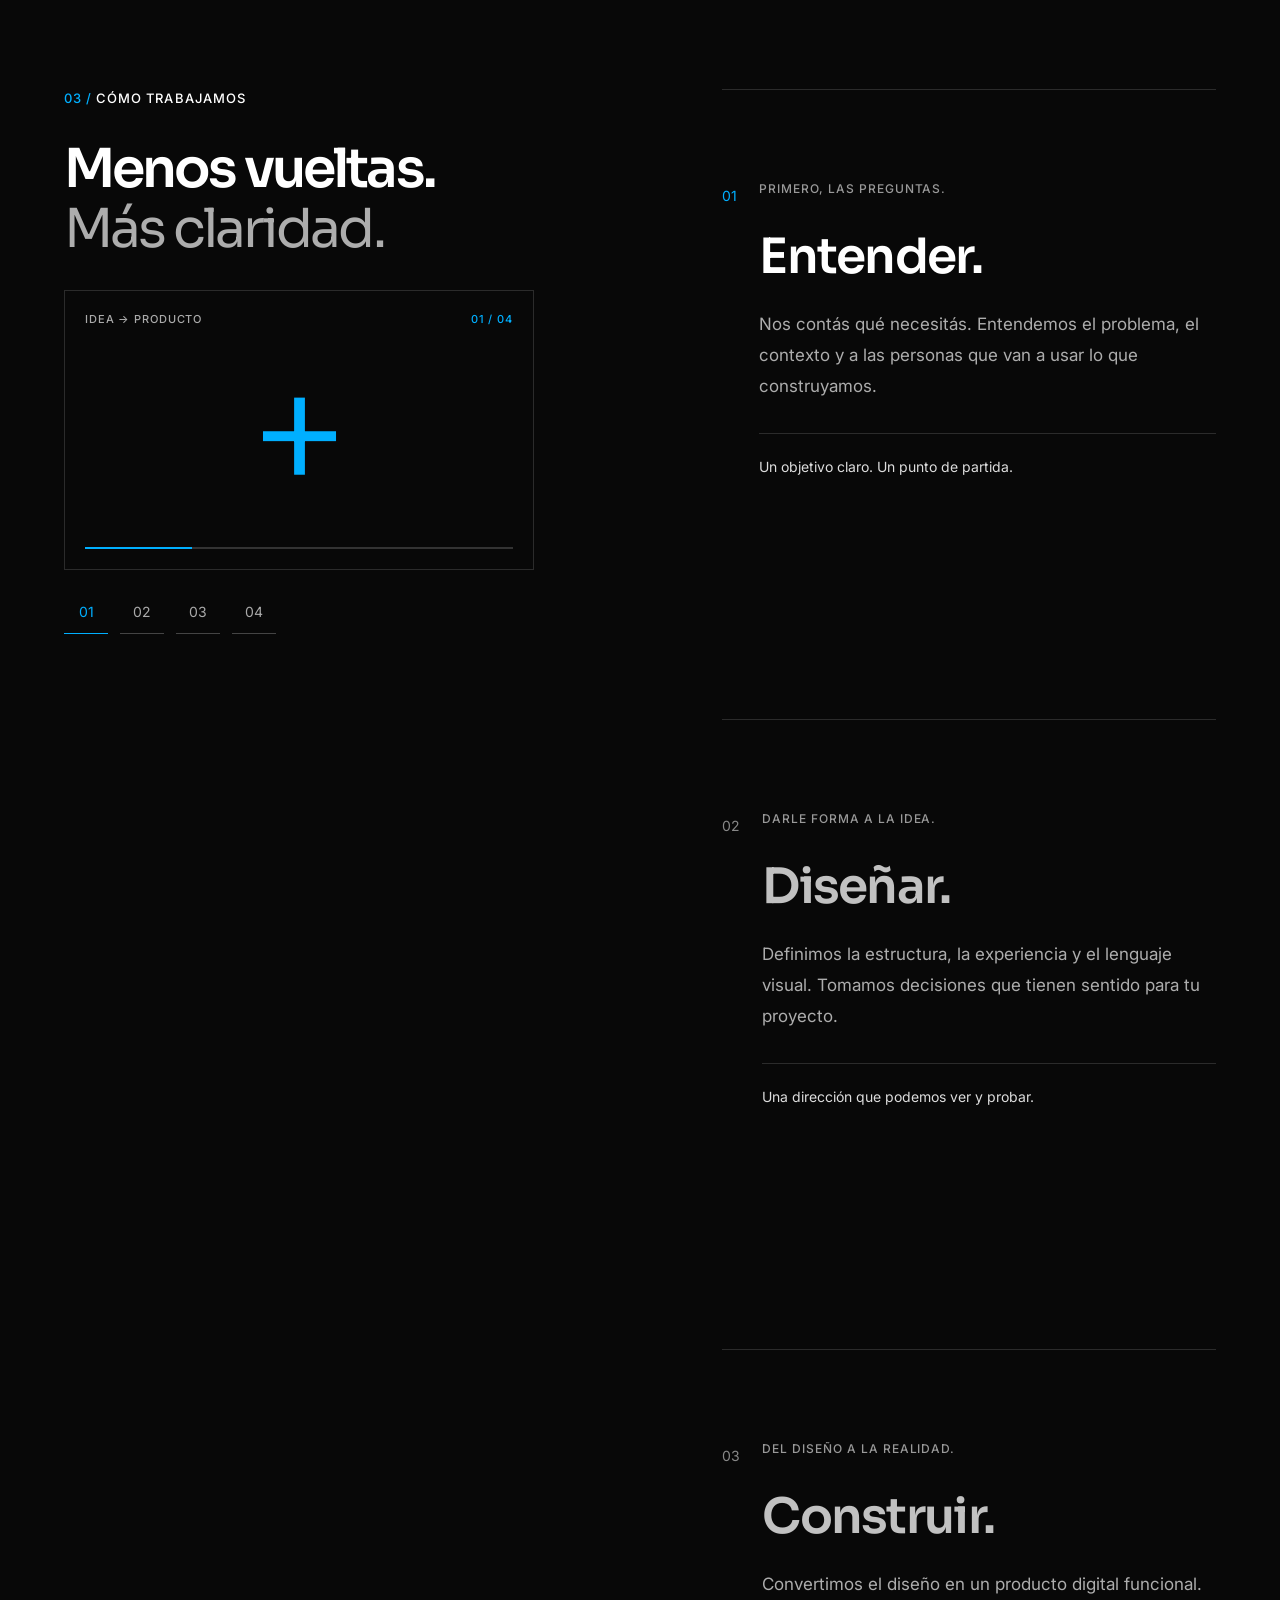
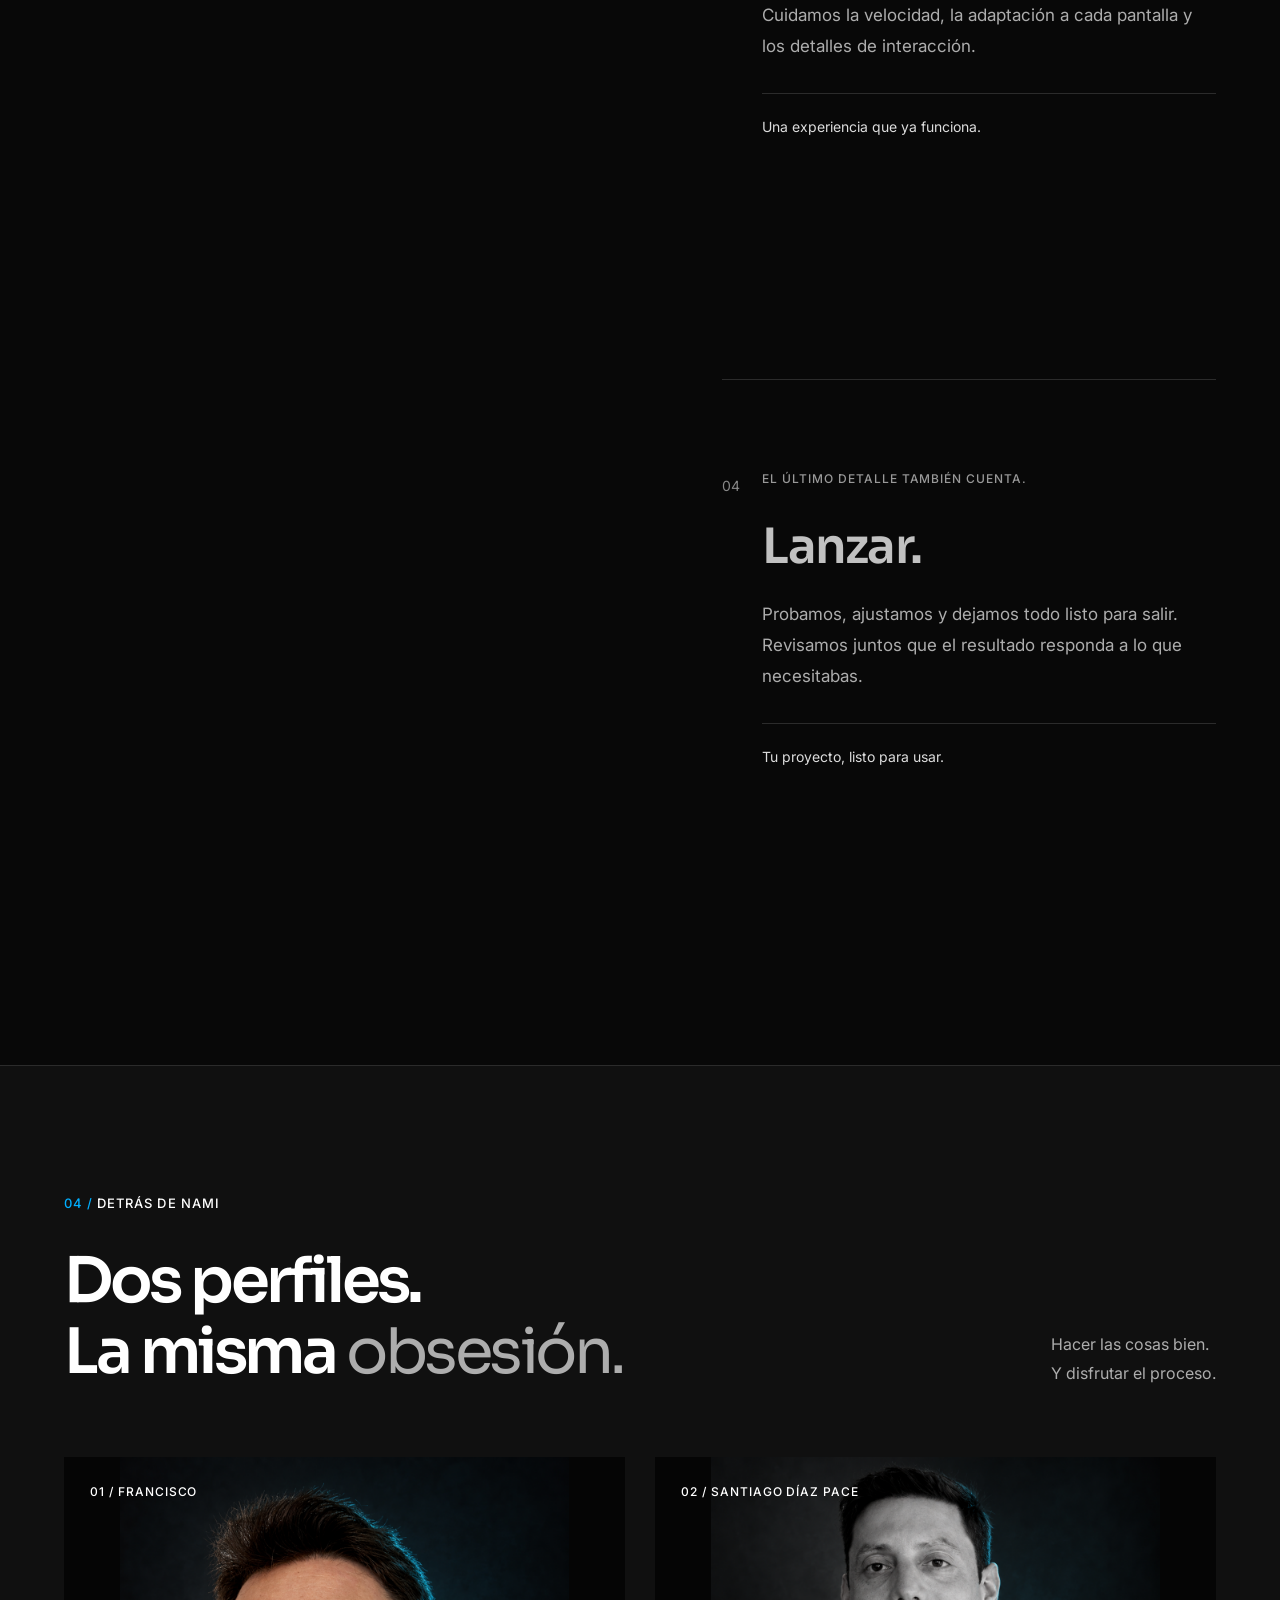
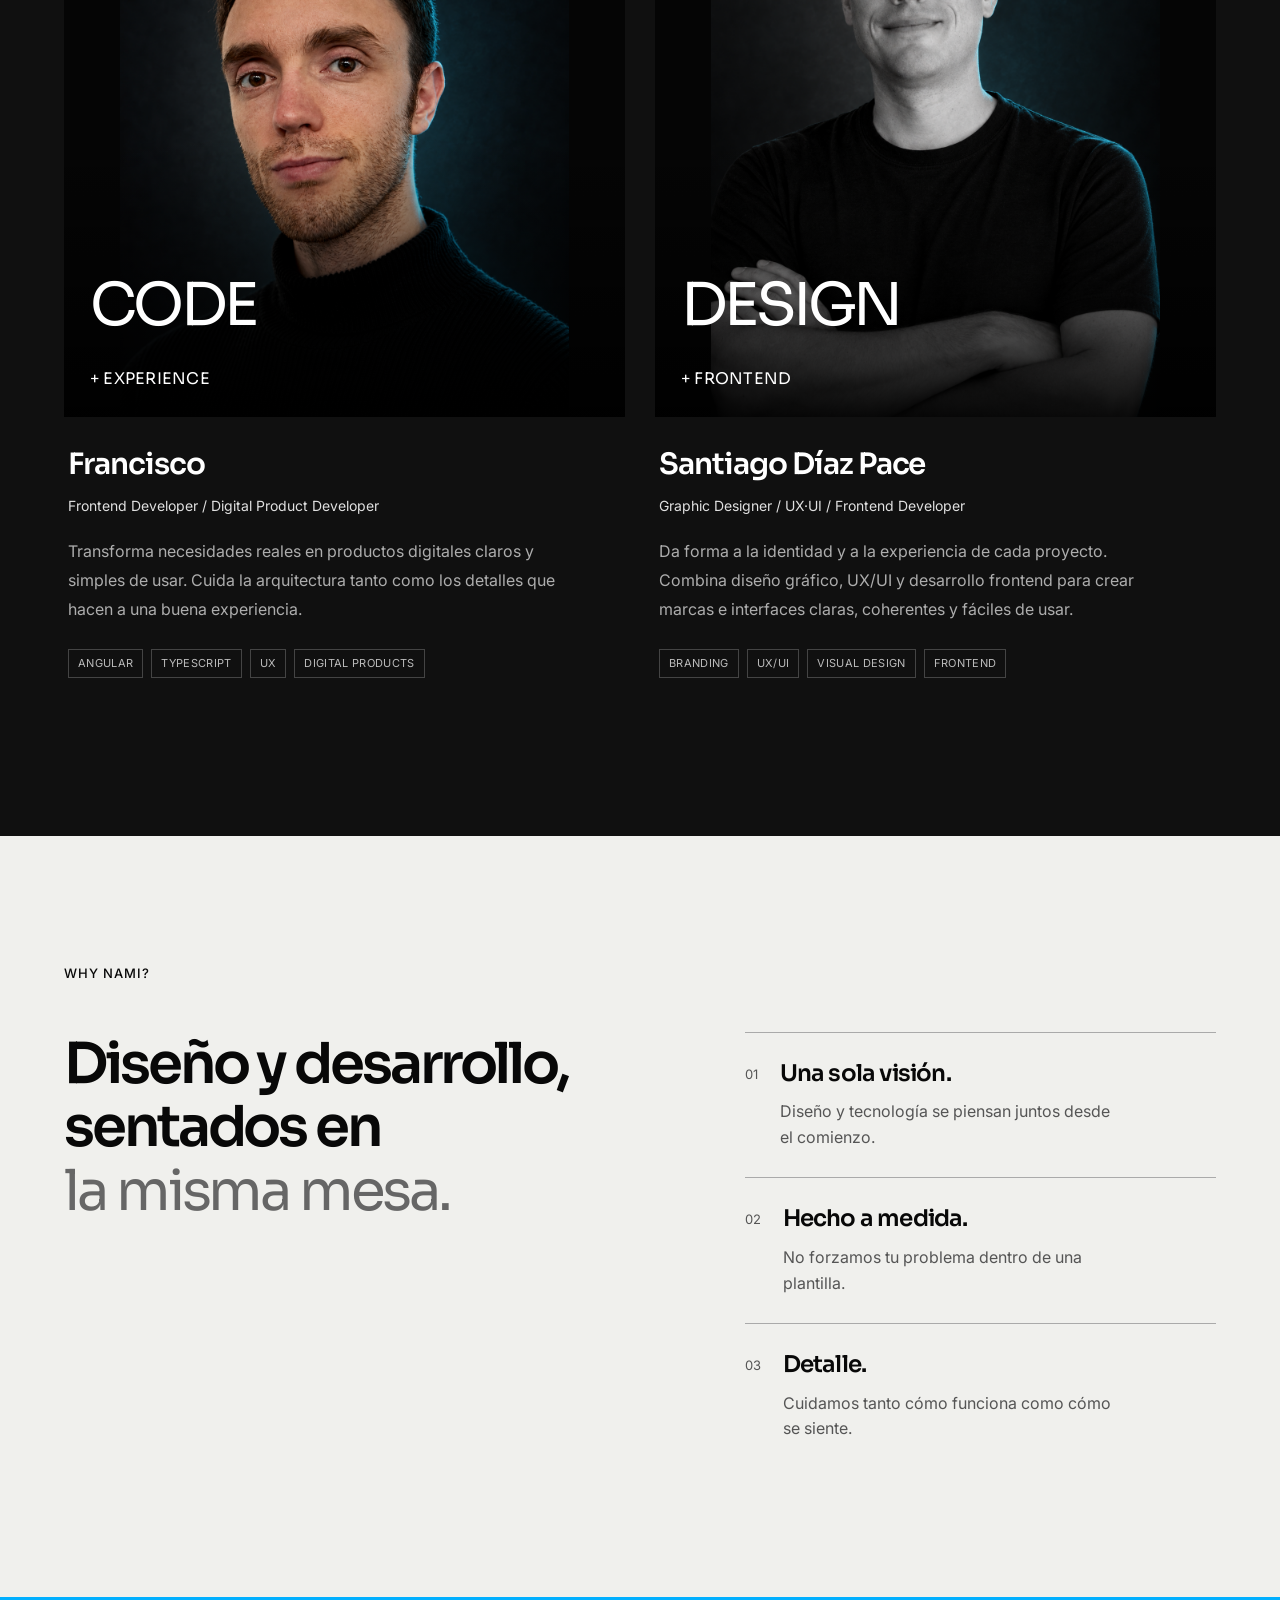
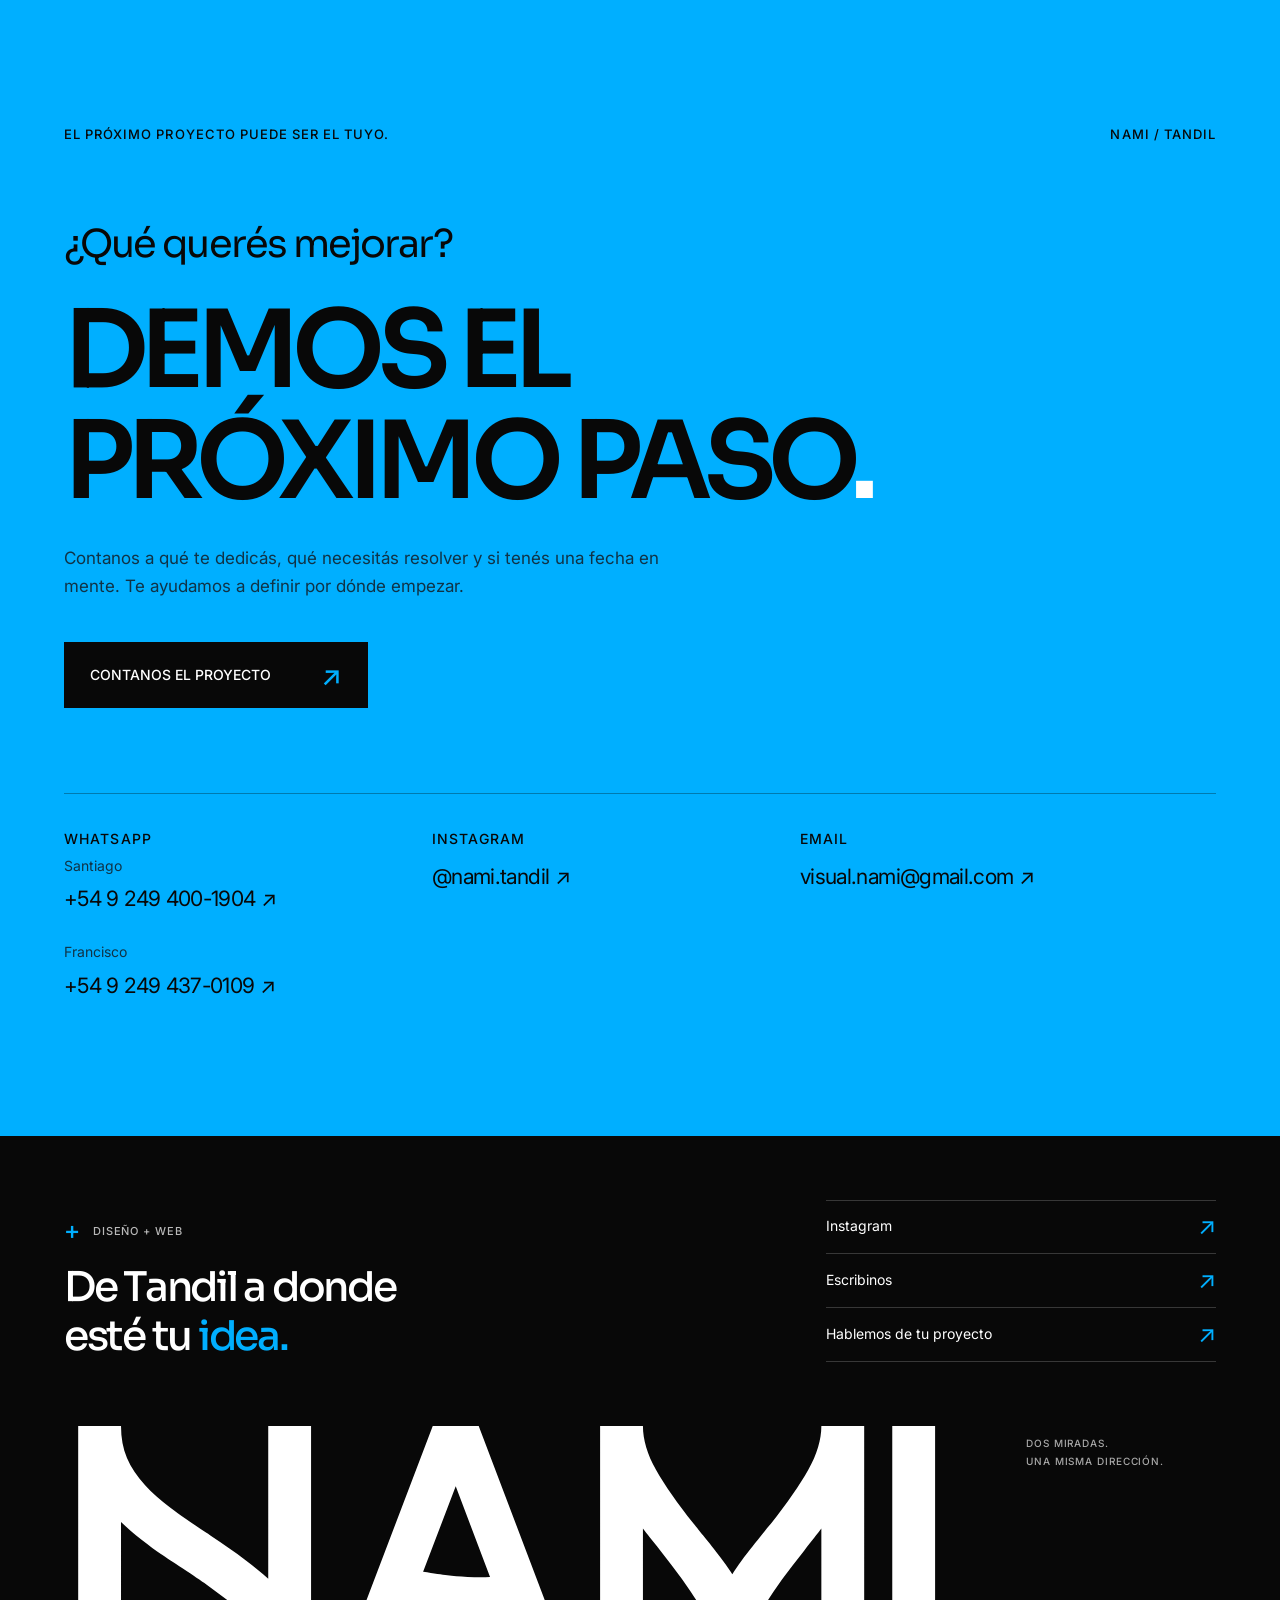
==== commit 5688d3ae: "Add featured film section with toggle functionality and styling - Introduced a new section in index." ====
--- a/index.html
+++ b/index.html
@@ -484,6 +484,25 @@
             </div>
           </div>
         </div>
+        <figure class="featured-film" data-reveal>
+          <figcaption class="film-head">
+            <p class="eyebrow">
+              EL RECORRIDO COMPLETO <span class="cyan">/</span> 45 SEGUNDOS
+            </p>
+            <button class="film-toggle" type="button" aria-pressed="false">
+              <span class="film-icon" aria-hidden="true"></span
+              ><span class="film-label">Pausar</span>
+            </button>
+          </figcaption>
+          <div class="film-frame">
+            <iframe
+              src="demo-turnos/showcase/index.html?embed"
+              title="Demo animada de NAMI: recordatorios, confirmaciones, reprogramaciones y lista de espera por WhatsApp"
+              loading="lazy"
+              tabindex="-1"
+            ></iframe>
+          </div>
+        </figure>
       </section>
 
       <section
--- a/styles.css
+++ b/styles.css
@@ -953,6 +953,80 @@
 }
 .featured-demo {
   min-width: 0;
+}
+.featured-film {
+  position: relative;
+  margin: clamp(72px, 9vw, 132px) 0 0;
+}
+.film-head {
+  display: flex;
+  flex-wrap: wrap;
+  align-items: center;
+  justify-content: space-between;
+  gap: 14px 24px;
+  margin-bottom: 20px;
+}
+.film-head .eyebrow {
+  margin: 0;
+  color: #cfcfcf;
+}
+.film-toggle {
+  display: inline-flex;
+  align-items: center;
+  gap: 10px;
+  min-height: 40px;
+  padding: 0 16px;
+  border: 1px solid var(--line);
+  border-radius: 999px;
+  background: transparent;
+  color: var(--white);
+  font: 600 12px/1 var(--display);
+  letter-spacing: 0.06em;
+  text-transform: uppercase;
+  cursor: pointer;
+  transition:
+    border-color 0.22s var(--ease),
+    background 0.22s var(--ease);
+}
+.film-toggle:hover {
+  border-color: var(--cyan);
+  background: #00afff14;
+}
+.film-toggle:focus-visible {
+  outline: 2px solid var(--cyan);
+  outline-offset: 3px;
+}
+.film-icon {
+  box-sizing: border-box;
+  width: 10px;
+  height: 10px;
+  border-inline: 3px solid var(--cyan);
+}
+.film-toggle[aria-pressed="true"] .film-icon {
+  width: 0;
+  height: 0;
+  border: 0;
+  border-left: 10px solid var(--cyan);
+  border-block: 5px solid transparent;
+}
+.film-frame {
+  position: relative;
+  aspect-ratio: 16 / 9;
+  border-radius: clamp(10px, 1.4vw, 20px);
+  overflow: hidden;
+  background: #f8f8f6;
+  box-shadow:
+    0 0 0 1px var(--line),
+    0 70px 140px -60px #00afff40,
+    0 40px 90px -40px #000;
+}
+.film-frame iframe {
+  position: absolute;
+  inset: 0;
+  display: block;
+  width: 100%;
+  height: 100%;
+  border: 0;
 }
 .demo-stage {
   position: relative;
